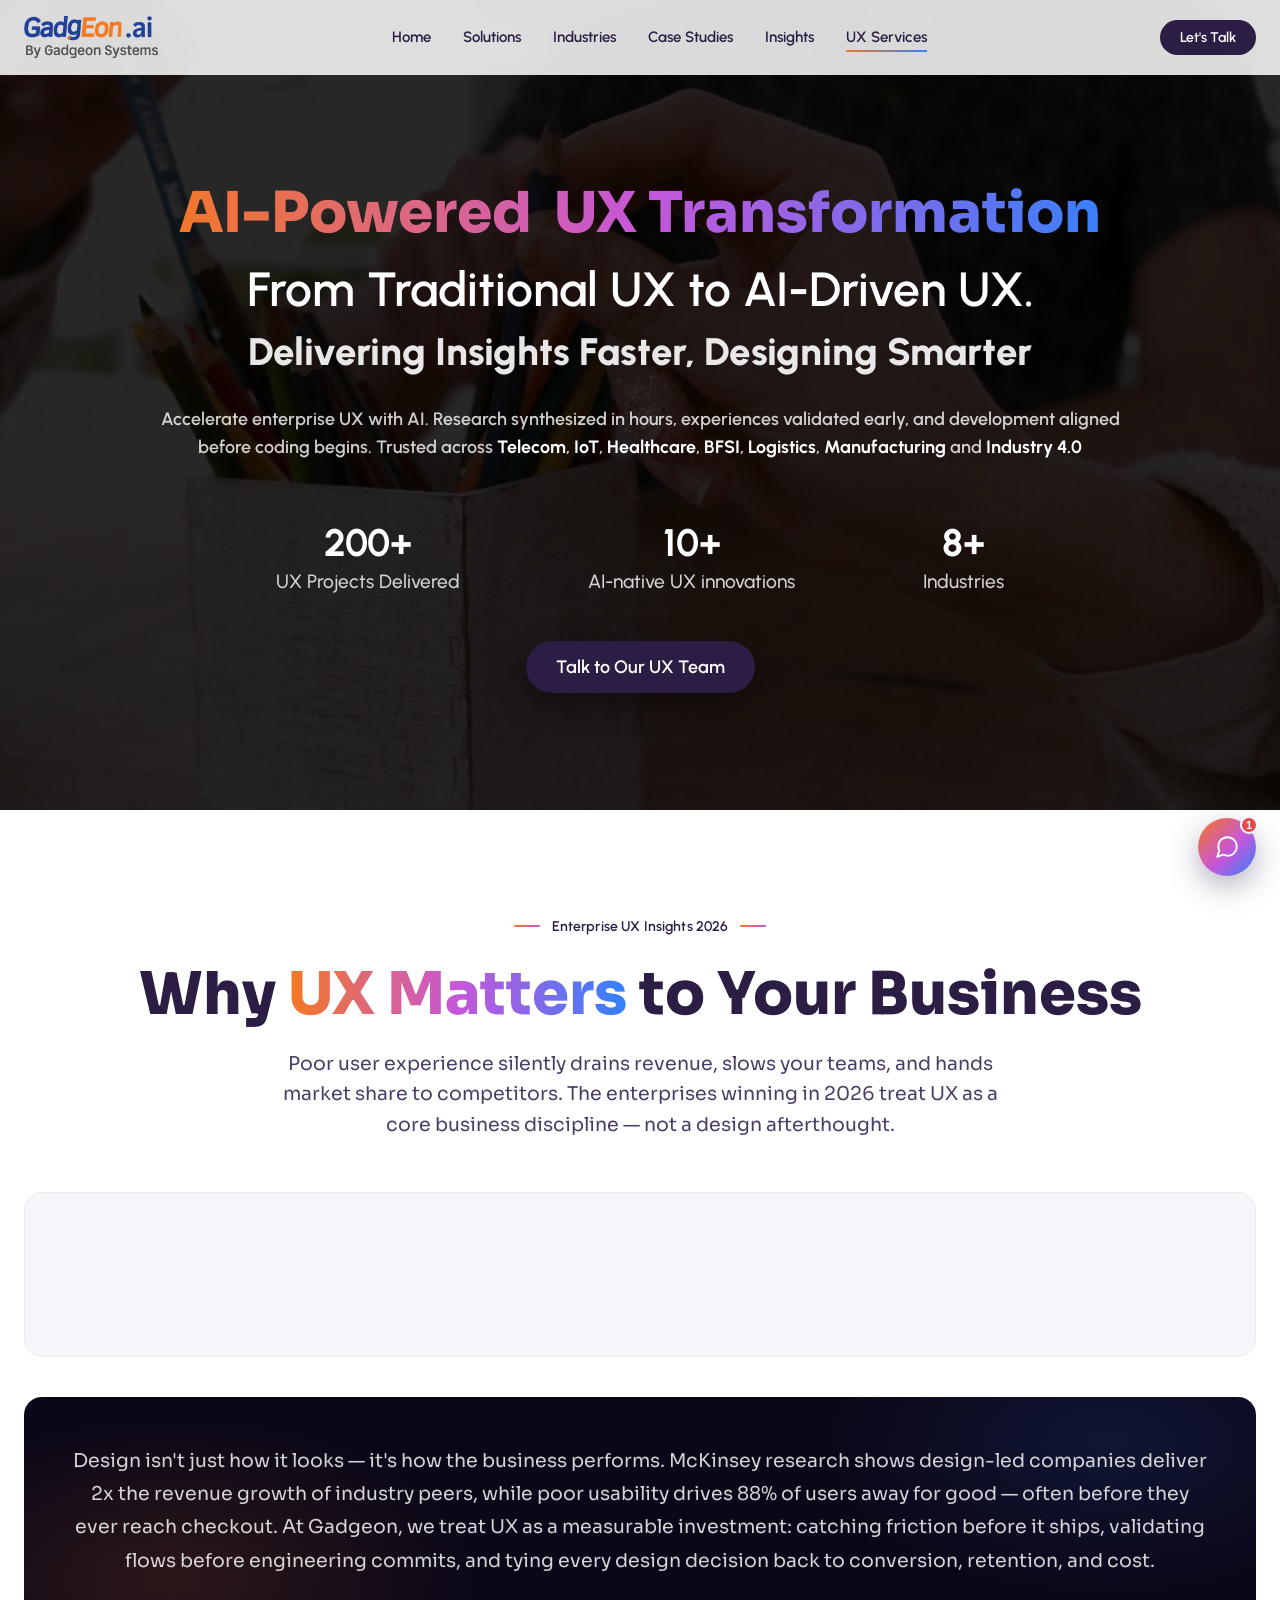
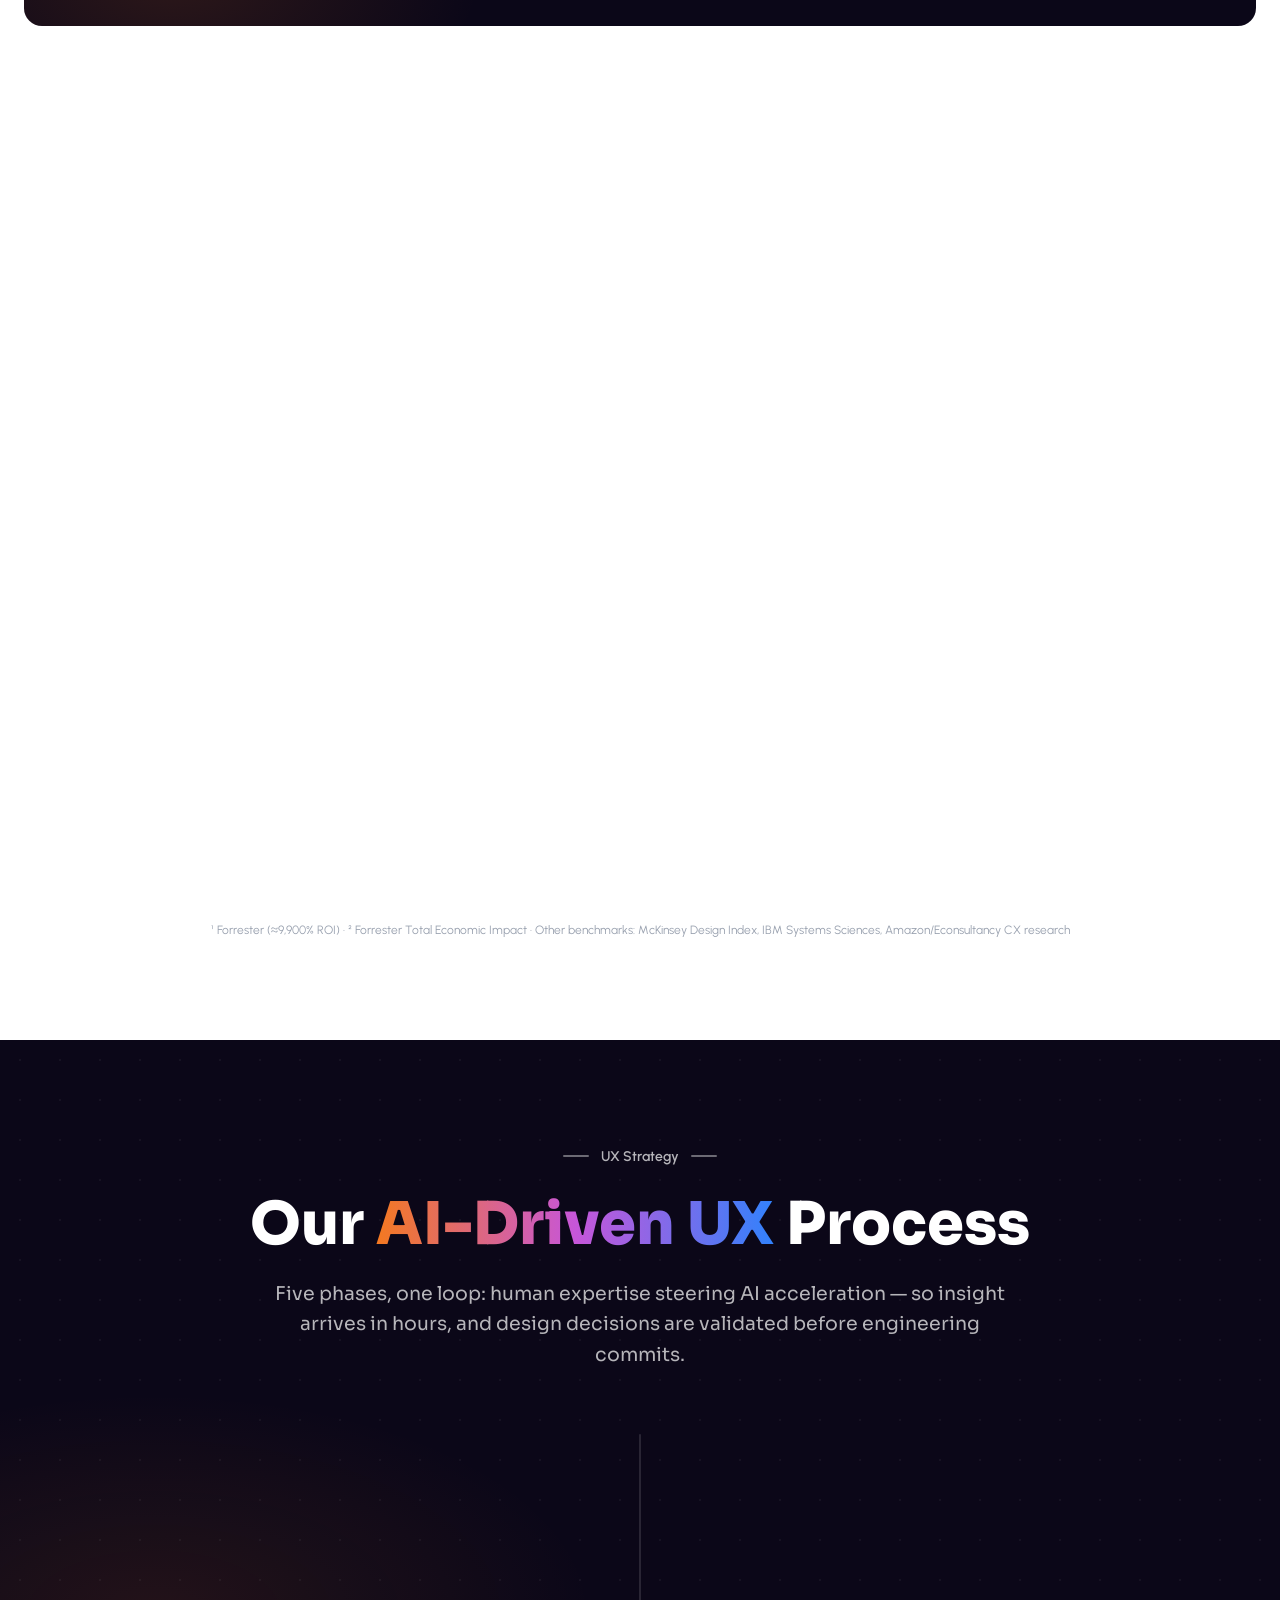
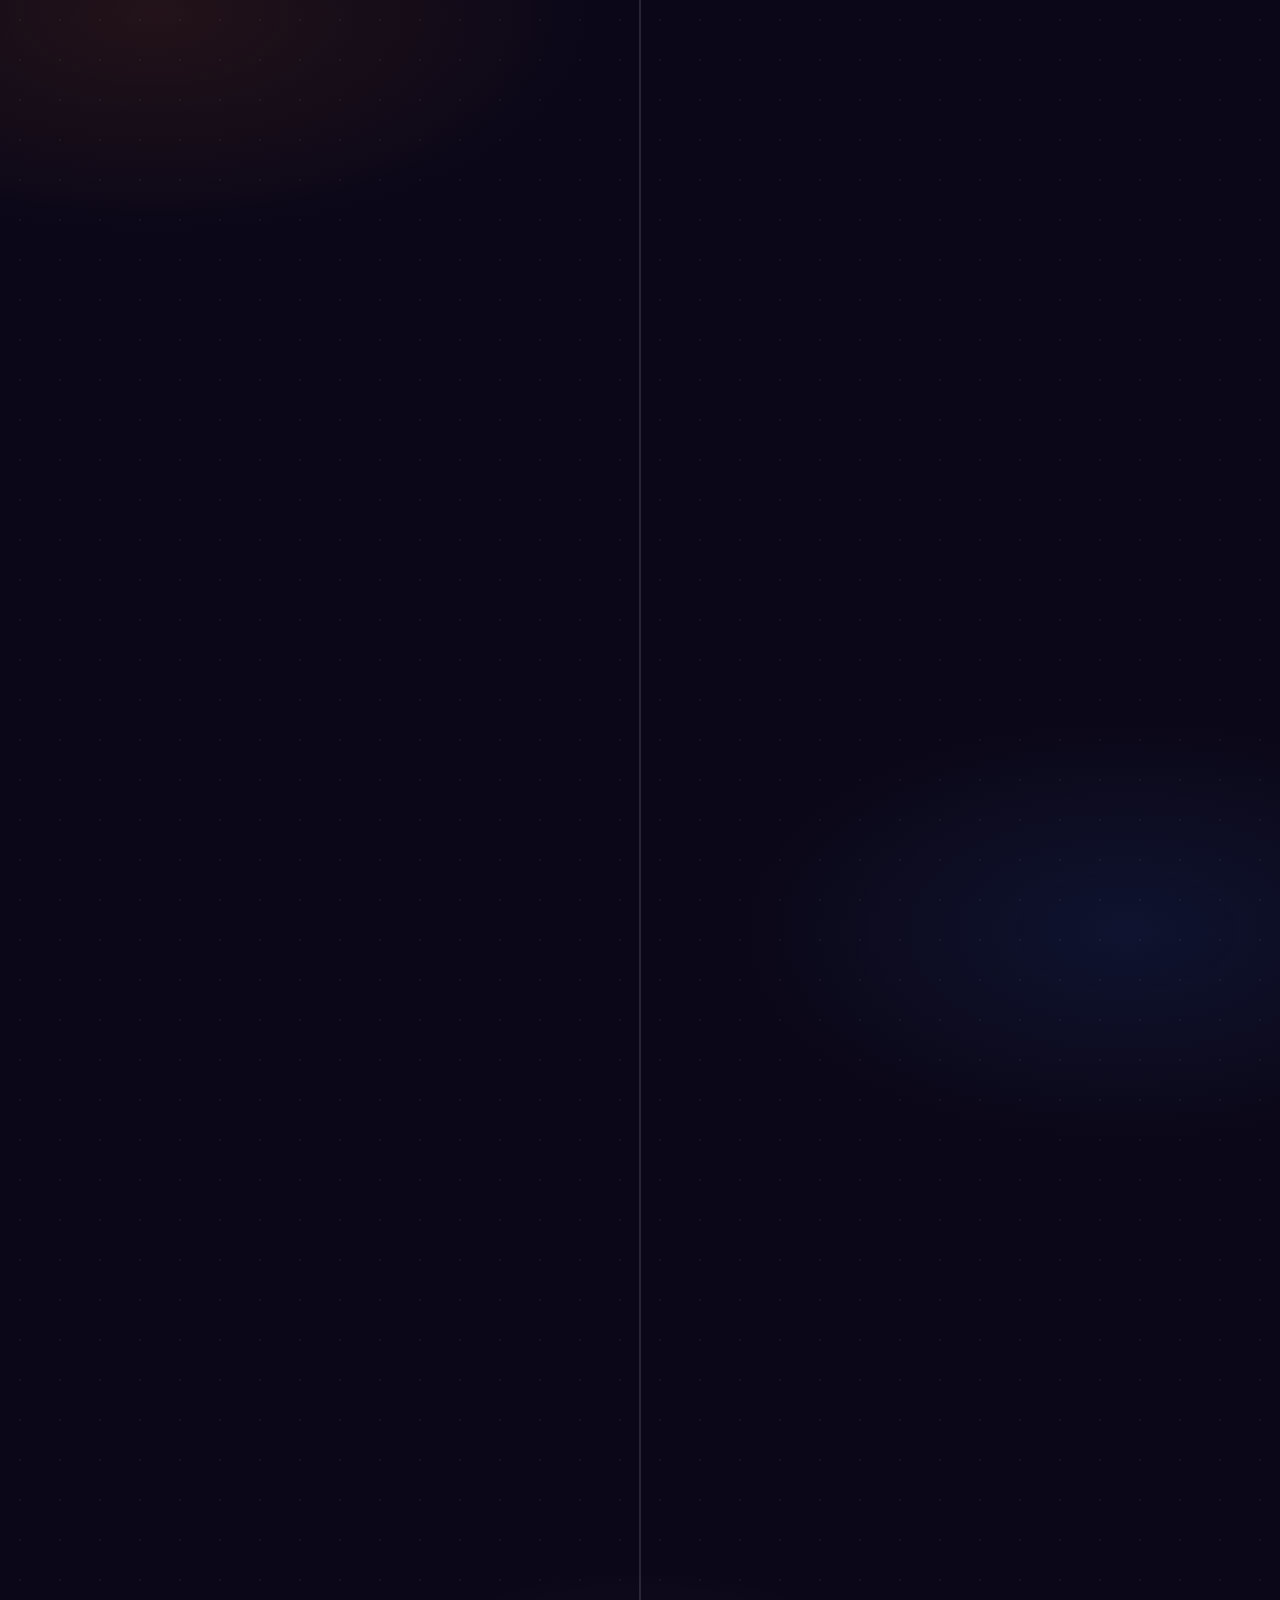
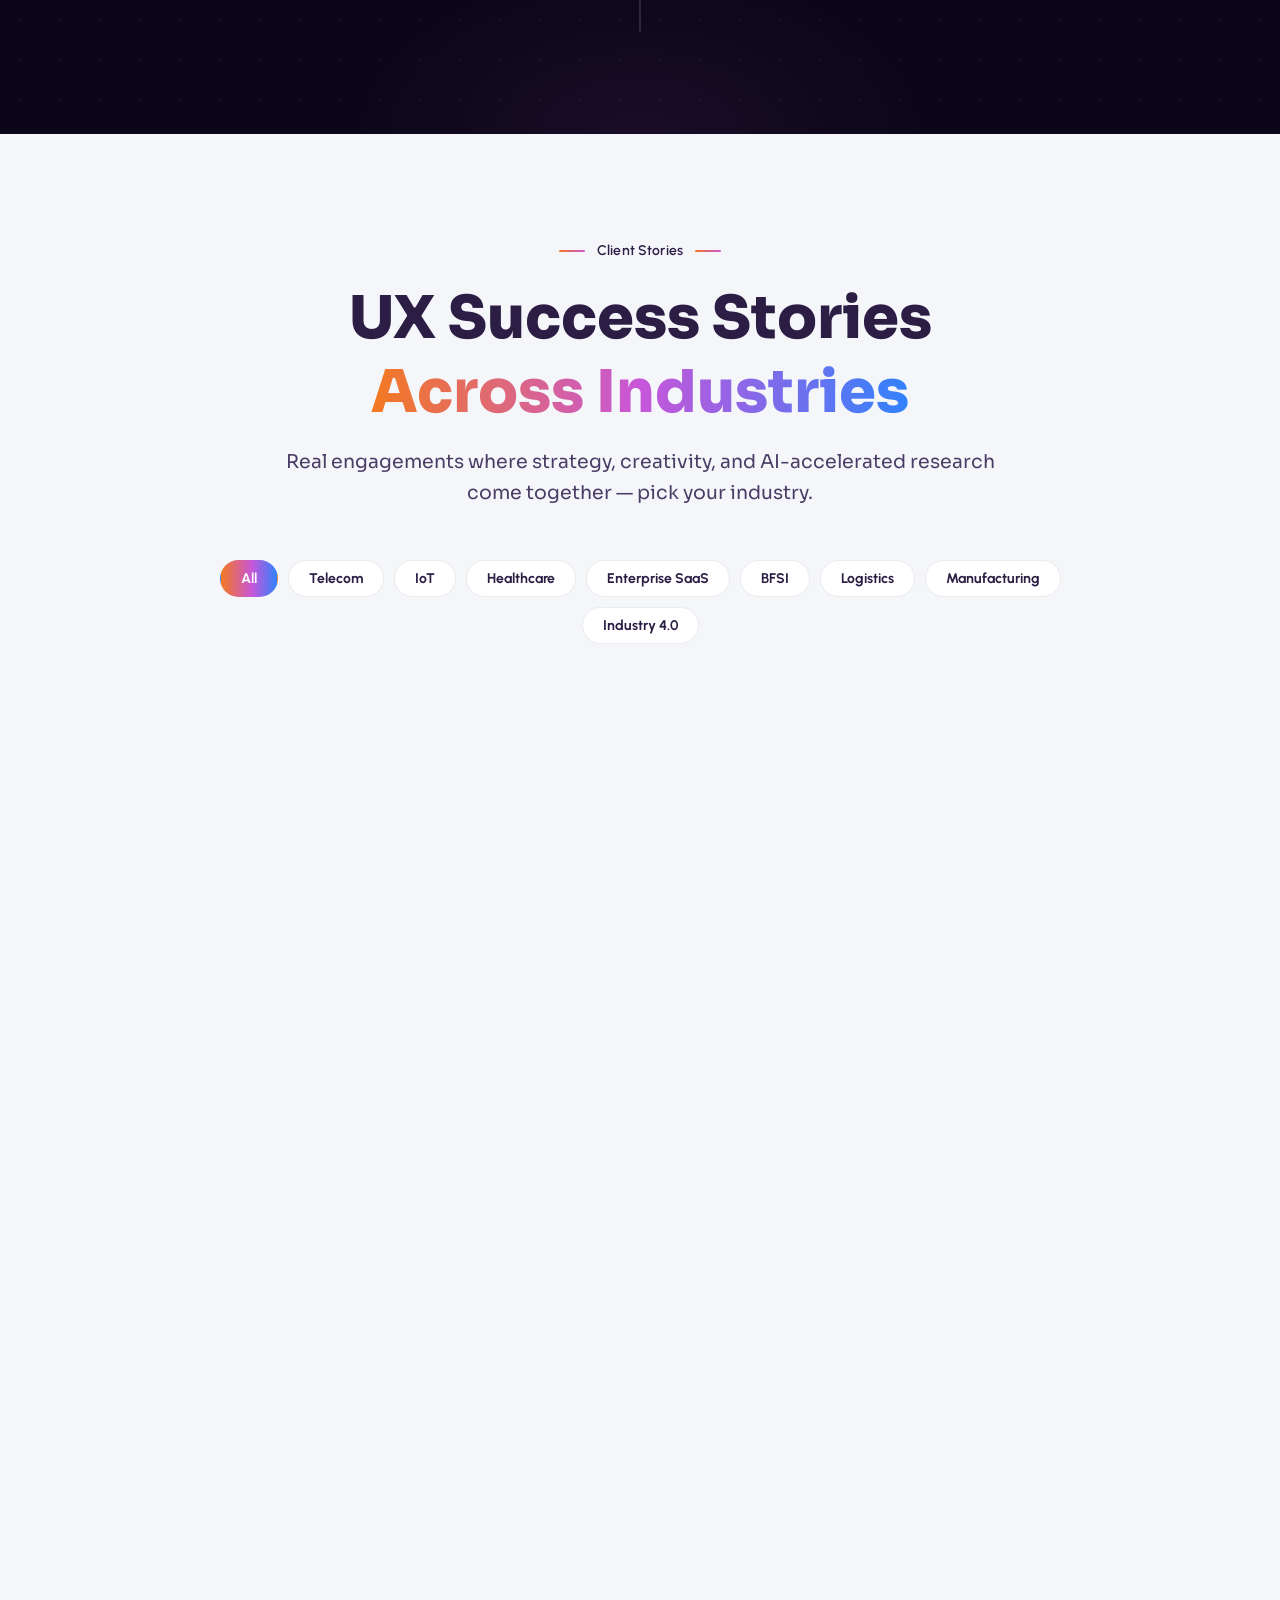
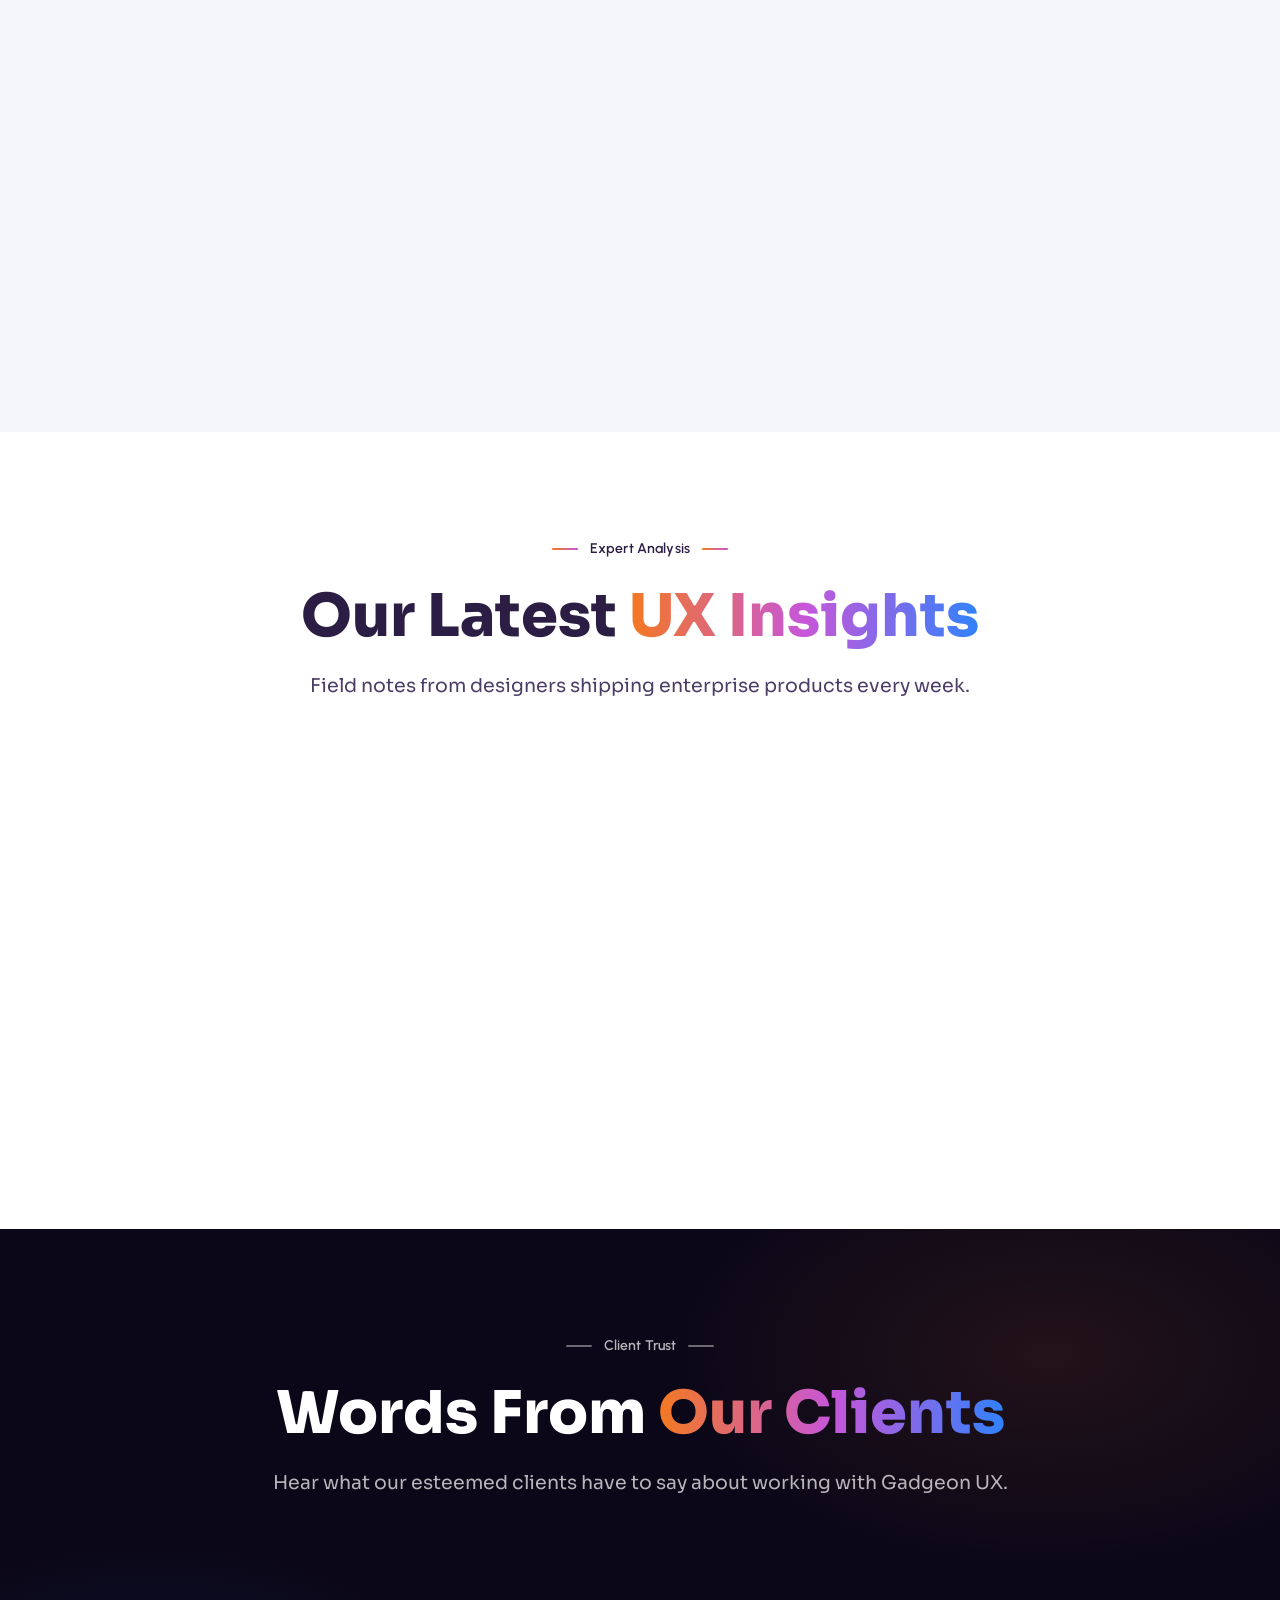
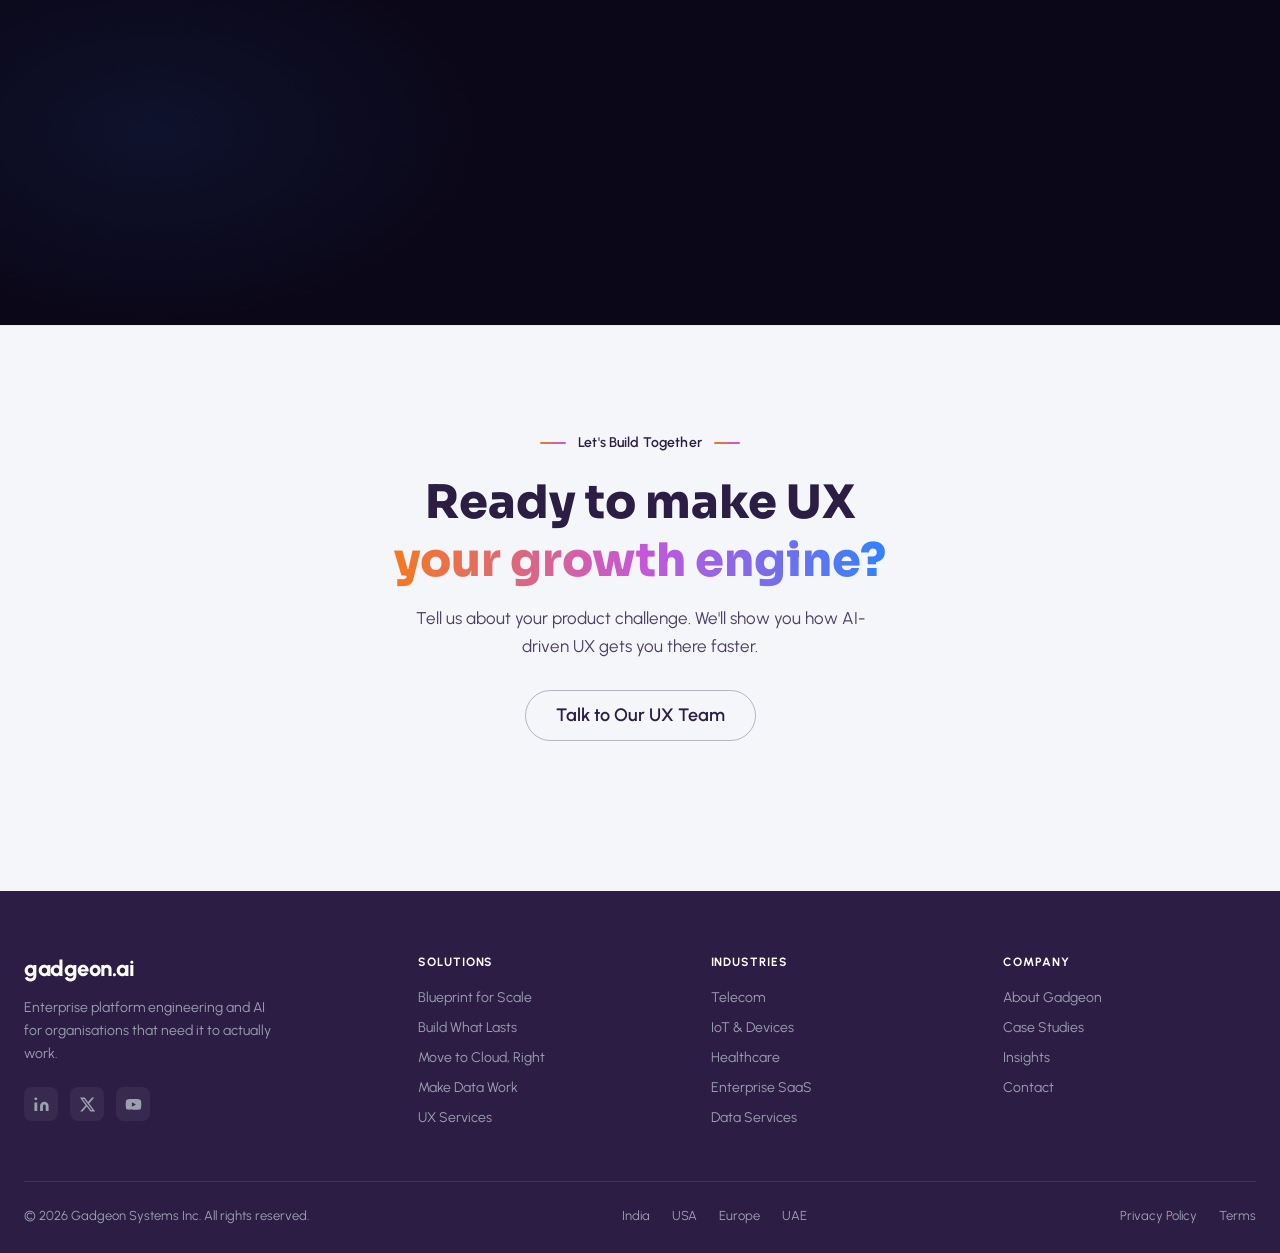
==== ux.html @ d29d3ab4 "Remove ROI calculator from Why UX Matters section Drops the uxRoiCalc block, its renderer, data, and" ====
<!DOCTYPE html>
<html lang="en">
<head>
  <meta charset="UTF-8" />
  <meta name="viewport" content="width=device-width, initial-scale=1.0" />
  <title>Gadgeon UX Practice — AI-Powered UX Transformation</title>
  <meta name="description" content="Gadgeon UX Practice: from traditional UX to AI-driven UX. Research synthesized in hours, experiences validated early, and development aligned before coding begins." />
  <meta property="og:title" content="Gadgeon UX Practice — AI-Powered UX Transformation" />
  <meta property="og:description" content="From Traditional UX to AI-Driven UX. Delivering insights faster, designing smarter." />
  <meta property="og:type" content="website" />
  <meta property="og:image" content="assets/ux-hero-bg.jpg" />
  <meta name="twitter:card" content="summary_large_image" />
  <link rel="preconnect" href="https://fonts.googleapis.com" />
  <link rel="preconnect" href="https://fonts.gstatic.com" crossorigin />
  <link href="https://fonts.googleapis.com/css2?family=Sora:wght@400;600;700;800&family=Urbanist:ital,wght@0,400;0,500;0,600;0,700;0,800;0,900;1,600;1,700&family=Inter:wght@400;600;700;800&display=swap" rel="stylesheet" />
  <link rel="stylesheet" href="styles.css?v=3" />
  <link rel="stylesheet" href="ux.css?v=6" />
</head>
<body class="ux-page">

<!-- ══ NAVBAR (shared pattern; UX Services active) ══ -->
<header class="nav" id="nav">
  <div class="nav-inner">
    <a href="index.html" class="nav-logo" aria-label="Gadgeon.ai home">
      <img src="assets/brand-logo.png" alt="Gadgeon.ai — by Gadgeon Systems" />
    </a>

    <nav class="nav-links" id="navLinks" aria-label="Primary">
      <a href="index.html">Home</a>
      <a href="index.html#solutions">Solutions</a>
      <a href="index.html#industries">Industries</a>
      <a href="index.html#cases">Case Studies</a>
      <a href="index.html#insights">Insights</a>
      <a href="ux.html" class="active">UX Services</a>
      <a href="#" class="btn btn-dark btn-sm nav-cta-mobile" data-open-contact>Let's Talk</a>
    </nav>

    <a href="#" class="btn btn-dark btn-sm nav-cta" data-open-contact>Let's Talk</a>

    <button class="nav-toggle" id="navToggle" aria-label="Toggle menu" aria-expanded="false">
      <span></span><span></span><span></span>
    </button>
  </div>
</header>

<!-- ══ HERO (Figma 16:5 — dark, photo + 50% overlay) ══ -->
<section class="ux-hero" id="home">
  <div class="ux-hero-media" aria-hidden="true"></div>
  <div class="ux-hero-overlay" aria-hidden="true"></div>
  <div class="ux-hero-inner">
    <h1 class="grad-txt">AI-Powered&nbsp; UX Transformation</h1>
    <p class="ux-hero-sub">From Traditional UX to AI-Driven UX.</p>
    <p class="ux-hero-sub2">Delivering Insights Faster, Designing Smarter</p>
    <p class="ux-hero-body">
      Accelerate enterprise UX with AI. Research synthesized in hours, experiences validated early, and
      development aligned before coding begins. Trusted across <strong>Telecom</strong>, <strong>IoT</strong>,
      <strong>Healthcare</strong>, <strong>BFSI</strong>, <strong>Logistics</strong>,
      <strong>Manufacturing</strong> and <strong>Industry 4.0</strong>
    </p>
    <div class="ux-hero-stats" id="uxHeroStats"></div>
    <div class="ux-hero-cta">
      <a href="#" class="btn btn-dark ux-btn-light" data-open-contact>Talk to Our UX Team</a>
    </div>
  </div>
</section>

<!-- ══ WHY UX MATTERS ══════════════════════════════ -->
<section class="section ux-why" id="why">
  <div class="section-hdr">
    <div class="eyebrow center">Enterprise UX Insights 2026</div>
    <h2 class="stitle">Why <span class="grad-txt">UX Matters</span> to Your Business</h2>
    <p class="ux-lead">Poor user experience silently drains revenue, slows your teams, and hands market share to competitors. The enterprises winning in 2026 treat UX as a core business discipline — not a design afterthought.</p>
  </div>

  <div class="uxw-stats" id="uxWhyStats"></div>

  <div class="uxw-narrative reveal">
    <p id="uxWhyNarrative"></p>
  </div>

  <div class="uxcmp-grid" id="uxWhyCompare"></div>

  <div class="uxw-pillars" id="uxWhyPillars"></div>

  <p class="ux-footnote" id="uxWhyFootnote"></p>
</section>

<!-- ══ AI-DRIVEN UX PROCESS — scroll timeline ══════ -->
<section class="section ux-process" id="process">
  <div class="section-hdr">
    <div class="eyebrow center light">UX Strategy</div>
    <h2 class="stitle white">Our <span class="grad-txt">AI-Driven UX</span> Process</h2>
    <p class="ux-lead light">Five phases, one loop: human expertise steering AI acceleration — so insight arrives in hours, and design decisions are validated before engineering commits.</p>
  </div>

  <div class="tl" id="uxTimeline">
    <div class="tl-line" aria-hidden="true"><span class="tl-fill" id="tlFill"></span></div>
  </div>
</section>

<!-- ══ SUCCESS STORIES (filterable) ════════════════ -->
<section class="section ux-stories" id="cases">
  <div class="section-hdr">
    <div class="eyebrow center">Client Stories</div>
    <h2 class="stitle">UX Success Stories<br /><span class="grad-txt">Across Industries</span></h2>
    <p class="ux-lead">Real engagements where strategy, creativity, and AI-accelerated research come together — pick your industry.</p>
  </div>

  <div class="ux-filters" id="uxFilters" role="tablist" aria-label="Filter case studies by industry"></div>
  <div class="uxc-grid" id="uxCases"></div>
</section>

<!-- ══ BLOGS ═══════════════════════════════════════ -->
<section class="section ux-blogs" id="insights">
  <div class="section-hdr">
    <div class="eyebrow center">Expert Analysis</div>
    <h2 class="stitle">Our Latest <span class="grad-txt">UX Insights</span></h2>
    <p class="ux-lead">Field notes from designers shipping enterprise products every week.</p>
  </div>

  <div class="uxb-grid" id="uxBlogs"></div>
</section>

<!-- ══ TESTIMONIALS ════════════════════════════════ -->
<section class="section ux-words" id="words">
  <div class="ins-inner">
    <div class="section-hdr">
      <div class="eyebrow center light">Client Trust</div>
      <h2 class="stitle white">Words From <span class="grad-txt">Our Clients</span></h2>
      <p class="ux-lead light">Hear what our esteemed clients have to say about working with Gadgeon UX.</p>
    </div>
    <div class="uxt-grid" id="uxTestimonial"></div>
  </div>
</section>

<!-- ══ CLOSING CTA ═════════════════════════════════ -->
<section class="section cta-section ux-cta" id="build">
  <div class="cta-hdr">
    <div class="eyebrow center">Let's Build Together</div>
    <h2 class="cta-title">Ready to make UX<br /><span class="grad-txt">your growth engine?</span></h2>
    <p class="cta-p">Tell us about your product challenge. We'll show you how AI-driven UX gets you there faster.</p>
    <a href="#" class="btn btn-outline" data-open-contact>Talk to Our UX Team</a>
  </div>
</section>

<!-- ══ FOOTER (shared) ═════════════════════════════ -->
<footer class="footer">
  <div class="ft-top">
    <div class="ft-brand">
      <div class="ft-logo">gadgeon.ai</div>
      <p>Enterprise platform engineering and AI for organisations that need it to actually work.</p>
      <div class="socials">
        <a href="#" aria-label="LinkedIn"><svg viewBox="0 0 24 24"><path d="M16 8a6 6 0 016 6v7h-4v-7a2 2 0 00-2-2 2 2 0 00-2 2v7h-4v-7a6 6 0 016-6zM2 9h4v12H2z"/><circle cx="4" cy="4" r="2"/></svg></a>
        <a href="#" aria-label="X / Twitter"><svg viewBox="0 0 24 24"><path d="M18.244 2.25h3.308l-7.227 8.26 8.502 11.24H16.17l-5.214-6.817L4.99 21.75H1.68l7.73-8.835L1.254 2.25H8.08l4.713 6.231zm-1.161 17.52h1.833L7.084 4.126H5.117z"/></svg></a>
        <a href="#" aria-label="YouTube"><svg viewBox="0 0 24 24"><path d="M23 12s0-3.5-.45-5.18a2.79 2.79 0 00-1.97-1.97C18.9 4.4 12 4.4 12 4.4s-6.9 0-8.58.45A2.79 2.79 0 001.45 6.82C1 8.5 1 12 1 12s0 3.5.45 5.18a2.79 2.79 0 001.97 1.97C5.1 19.6 12 19.6 12 19.6s6.9 0 8.58-.45a2.79 2.79 0 001.97-1.97C23 15.5 23 12 23 12zM9.75 15.02V8.98L15.5 12z"/></svg></a>
      </div>
    </div>
    <div class="fcol">
      <h4>Solutions</h4>
      <ul>
        <li><a href="index.html#solutions">Blueprint for Scale</a></li>
        <li><a href="index.html#solutions">Build What Lasts</a></li>
        <li><a href="index.html#solutions">Move to Cloud, Right</a></li>
        <li><a href="index.html#solutions">Make Data Work</a></li>
        <li><a href="ux.html">UX Services</a></li>
      </ul>
    </div>
    <div class="fcol">
      <h4>Industries</h4>
      <ul>
        <li><a href="index.html#industries">Telecom</a></li>
        <li><a href="index.html#industries">IoT &amp; Devices</a></li>
        <li><a href="index.html#industries">Healthcare</a></li>
        <li><a href="index.html#industries">Enterprise SaaS</a></li>
        <li><a href="index.html#industries">Data Services</a></li>
      </ul>
    </div>
    <div class="fcol">
      <h4>Company</h4>
      <ul>
        <li><a href="index.html">About Gadgeon</a></li>
        <li><a href="index.html#cases">Case Studies</a></li>
        <li><a href="index.html#insights">Insights</a></li>
        <li><a href="#" data-open-contact>Contact</a></li>
      </ul>
    </div>
  </div>
  <div class="ft-bottom">
    <span>© 2026 Gadgeon Systems Inc. All rights reserved.</span>
    <div class="ft-regions"><span>India</span><span>USA</span><span>Europe</span><span>UAE</span></div>
    <div class="ft-legal"><a href="#">Privacy Policy</a><a href="#">Terms</a></div>
  </div>
</footer>

<!-- ══ CONTACT MODAL (shared — Figma 1986:1424 / 2219:7483) ══ -->
<div class="modal" id="contactModal" aria-hidden="true">
  <div class="modal-backdrop" data-close-contact></div>
  <div class="modal-card" role="dialog" aria-modal="true" aria-labelledby="modalTitle">

    <div class="ct-head">
      <h3 id="modalTitle">Get In Touch With Our <span class="grad-txt">AI Expert</span></h3>
      <button class="ct-close" aria-label="Close" data-close-contact>
        <img src="assets/ct-close.svg" alt="" />
      </button>
    </div>

    <div class="ct-body" id="ctBody">
      <div class="ct-panel">
        <aside class="ct-side">
          <h4>Contact Information</h4>
          <p class="ct-side-sub">Fill up the form and our team will get back to you within 24 hrs</p>
          <ul class="ct-items">
            <li><img src="assets/ct-phone.svg" alt="" /><span>+021 3211234567</span></li>
            <li><img src="assets/ct-mail.svg" alt="" /><span>Connect@gadgeon.ai</span></li>
            <li><img src="assets/ct-location.svg" alt="" /><span>Level 12, Innovation T. SF, CA<br />94105, USA</span></li>
          </ul>
        </aside>

        <form class="ct-form" id="contactForm" novalidate>
          <div class="ct-field">
            <label for="cf-name">Full Name *</label>
            <input type="text" id="cf-name" name="name" placeholder="John Smith" required autocomplete="name" />
            <span class="err" data-err-for="name"></span>
          </div>
          <div class="ct-field">
            <label for="cf-email">Work Email *</label>
            <input type="email" id="cf-email" name="email" placeholder="John@abcd.com" required autocomplete="email" />
            <span class="err" data-err-for="email"></span>
          </div>
          <div class="ct-field">
            <label for="cf-phone">Phone Number *</label>
            <div class="ct-phone">
              <span class="ct-code">
                <select id="cf-code" name="code" aria-label="Country code">
                  <option value="+91" selected>+91</option>
                  <option value="+1">+1</option>
                  <option value="+44">+44</option>
                  <option value="+971">+971</option>
                  <option value="+49">+49</option>
                  <option value="+33">+33</option>
                  <option value="+65">+65</option>
                  <option value="+61">+61</option>
                </select>
                <img class="ct-chev" src="assets/ct-chevron.svg" alt="" />
              </span>
              <input type="tel" id="cf-phone" name="phone" placeholder="9496664777" required autocomplete="tel" />
            </div>
            <span class="err" data-err-for="phone"></span>
          </div>
          <div class="ct-field">
            <label for="cf-msg">How can we help?</label>
            <textarea id="cf-msg" name="message" placeholder="Tell us about your platform challenges."></textarea>
          </div>
        </form>
      </div>
      <div class="ct-actions">
        <button type="submit" form="contactForm" class="ct-submit">Submit</button>
      </div>
    </div>

    <div class="ct-success" id="ctSuccess" hidden>
      <div class="ct-panel ct-panel-success">
        <img class="ct-success-icon" src="assets/ct-success.svg" alt="" />
        <p class="ct-success-title">Submission Successful!</p>
        <p class="ct-success-body">We have Received your message and&nbsp; one of our team members<br />will reach out within one business day.</p>
      </div>
    </div>

  </div>
</div>

<a href="#home" class="to-top" id="toTop" aria-label="Back to top">
  <svg viewBox="0 0 24 24" fill="none" stroke="currentColor" stroke-width="2.5" stroke-linecap="round" stroke-linejoin="round"><path d="M12 19V5M5 12l7-7 7 7"/></svg>
</a>

<script src="script.js?v=3"></script>
<script src="ux-content.js?v=7"></script>
<script src="chatbot.js?v=5"></script>
</body>
</html>
---- styles.css ----
/* ══════════════════════════════════════════════════
   Gadgeon.ai — styles
   ══════════════════════════════════════════════════ */
*, *::before, *::after { box-sizing: border-box; margin: 0; padding: 0; }

:root {
  --primary:  #2c1d44;   /* deep indigo/plum text */
  --body-col: #4c3d66;
  --grad-a:   #f47920;   /* orange */
  --grad-b:   #c756d9;   /* magenta */
  --grad-c:   #3182fc;   /* blue */
  --bg-light: #f4f6fa;
  --border:   #ebebeb;
  --muted:    #99a1af;
  --dark:     #0b0718;
  --maxw:     1280px;
  --font-head: 'Sora', sans-serif;
  --font-body: 'Urbanist', sans-serif;
}

html { scroll-behavior: smooth; }
body {
  font-family: 'Urbanist', sans-serif;
  color: var(--primary);
  background: #fff;
  overflow-x: hidden;
  -webkit-font-smoothing: antialiased;
}
img { max-width: 100%; display: block; }
a { color: inherit; }

/* ── Gradient text ── */
.grad-txt {
  background: linear-gradient(90deg, var(--grad-a) 0%, var(--grad-b) 50%, var(--grad-c) 100%);
  -webkit-background-clip: text; background-clip: text;
  -webkit-text-fill-color: transparent; color: transparent;
}

/* ── Eyebrow / badge ── */
.eyebrow {
  display: inline-flex; align-items: center; gap: 12px;
  font-size: 14px; font-weight: 600; letter-spacing: .01em;
  color: var(--primary); margin-bottom: 22px;
}
.eyebrow::before, .eyebrow::after {
  content: ''; width: 26px; height: 2px; border-radius: 2px;
  background: linear-gradient(90deg, var(--grad-a), var(--grad-b));
  flex-shrink: 0;
}
.eyebrow.center { justify-content: center; }
.eyebrow.light { color: rgba(255,255,255,.7); }
.eyebrow.light::before, .eyebrow.light::after { background: rgba(255,255,255,.4); }

/* ── Section title ── (Sora ExtraBold 64px in Figma) */
.stitle {
  font-family: var(--font-head); font-weight: 800; letter-spacing: normal;
  font-size: clamp(34px, 4.6vw, 64px); line-height: 1.26;
  color: var(--primary); text-align: center;
}
.stitle.white { color: #fff; }

/* ── Buttons ── */
.btn {
  display: inline-flex; align-items: center; justify-content: center;
  font-family: inherit; font-weight: 700; cursor: pointer;
  text-decoration: none; white-space: nowrap; border: none;
  transition: transform .18s ease, box-shadow .2s ease, opacity .2s, background .2s;
}
.btn:active { transform: translateY(1px); }
.btn-dark {
  background: var(--primary); color: #fff; font-weight: 600;
  font-size: 18px; padding: 15px 30px; border-radius: 60px;
  box-shadow: 0 6px 20px rgba(44,29,68,.18);
}
.btn-dark:hover { box-shadow: 0 10px 28px rgba(44,29,68,.28); transform: translateY(-2px); }
.btn-outline {
  background: transparent; color: var(--primary); font-weight: 600;
  border: 1.5px solid rgba(44,29,68,.3);
  font-size: 18px; padding: 13.5px 30px; border-radius: 60px;
}
.btn-outline:hover { background: rgba(44,29,68,.05); border-color: var(--primary); }
.btn-sm { font-size: 14px; padding: 9px 20px; border-radius: 40px; box-shadow: none; }
.btn-block { width: 100%; padding: 15px; margin-top: 6px; }

/* ══ NAVBAR ══════════════════════════════════════ */
.nav {
  position: fixed; top: 0; left: 0; right: 0; z-index: 100;
  background: rgba(255,255,255,.85); backdrop-filter: blur(16px);
  border-bottom: 1px solid transparent; transition: box-shadow .3s, border-color .3s;
}
.nav.scrolled {
  box-shadow: 0 4px 24px rgba(44,29,68,.07);
  border-bottom-color: var(--border);
}
.nav-inner {
  max-width: var(--maxw); margin: 0 auto; height: 74px; padding: 0 24px;
  display: flex; align-items: center; justify-content: space-between; gap: 24px;
}
.nav-logo { text-decoration: none; display: flex; align-items: center; line-height: 1; }
.nav-logo img { height: 42px; width: auto; display: block; }

.nav-links { display: flex; align-items: center; gap: 32px; }
.nav-links > a {
  font-size: 15px; font-weight: 600; color: var(--primary);
  text-decoration: none; transition: color .2s; position: relative;
}
.nav-links > a:not(.btn)::after {
  content: ''; position: absolute; left: 0; bottom: -6px; height: 2px; width: 0;
  background: linear-gradient(90deg, var(--grad-a), var(--grad-c)); transition: width .25s;
}
.nav-links > a.active::after, .nav-links > a:not(.btn):hover::after { width: 100%; }
.nav-cta-mobile { display: none; }

.nav-toggle {
  display: none; flex-direction: column; gap: 5px; background: none; border: none;
  cursor: pointer; padding: 6px;
}
.nav-toggle span {
  width: 24px; height: 2px; background: var(--primary); border-radius: 2px;
  transition: transform .3s, opacity .3s;
}
.nav-toggle.open span:nth-child(1) { transform: translateY(7px) rotate(45deg); }
.nav-toggle.open span:nth-child(2) { opacity: 0; }
.nav-toggle.open span:nth-child(3) { transform: translateY(-7px) rotate(-45deg); }

/* ══ HERO ════════════════════════════════════════ */
.hero {
  position: relative; overflow: hidden; background: #fff;
  padding: 150px 24px 80px; text-align: center;
}
.hero-grid-bg {
  position: absolute; inset: 0; pointer-events: none;
  background:
    radial-gradient(ellipse 900px 520px at 50% -80px, rgba(199,86,217,.10) 0%, transparent 70%),
    radial-gradient(ellipse 640px 420px at 88% 55%, rgba(49,130,252,.07) 0%, transparent 60%),
    radial-gradient(ellipse 640px 420px at 10% 60%, rgba(244,121,32,.05) 0%, transparent 60%);
}
.hero-grid-bg::after {
  content: ''; position: absolute; inset: 0; opacity: .5;
  background-image:
    linear-gradient(rgba(44,29,68,.035) 1px, transparent 1px),
    linear-gradient(90deg, rgba(44,29,68,.035) 1px, transparent 1px);
  background-size: 46px 46px;
  mask-image: radial-gradient(ellipse 80% 70% at 50% 40%, #000 0%, transparent 80%);
  -webkit-mask-image: radial-gradient(ellipse 80% 70% at 50% 40%, #000 0%, transparent 80%);
}
.hero-inner { position: relative; z-index: 1; max-width: 960px; margin: 0 auto; }
.hero h1 {
  font-family: var(--font-head); font-weight: 800; letter-spacing: normal;
  font-size: clamp(40px, 5.3vw, 70px); line-height: 1.24;
  color: var(--primary); margin-bottom: 22px;
}
.hero-sub {
  font-family: var(--font-head); font-size: clamp(16px, 1.55vw, 21px); font-weight: 400;
  color: var(--primary); line-height: 1.6; max-width: 800px; margin: 0 auto 40px;
}
.hero-sub strong { font-weight: 700; }
.hero-ctas { display: flex; gap: 14px; justify-content: center; flex-wrap: wrap; }

/* ══ STATS ═══════════════════════════════════════ */
.stats {
  background: var(--bg-light);
  border-top: 1px solid var(--border); border-bottom: 1px solid var(--border);
  padding: 30px 24px;
  display: flex; justify-content: center; gap: clamp(28px, 6vw, 88px); flex-wrap: wrap;
}
.stat { text-align: center; }
.stat-v { font-weight: 700; font-size: 32px; }
.stat-l { font-size: 16px; font-weight: 600; color: var(--primary); margin-top: 4px; }

/* ══ LOGOS ═══════════════════════════════════════ */
.logos { background: #fff; border-bottom: 1px solid var(--border); padding: 26px 24px; }
.logos-lbl {
  text-align: center; font-size: 12px; font-weight: 700; letter-spacing: .1em;
  text-transform: uppercase; color: #9aa0ad; margin-bottom: 20px;
}
.marquee { overflow: hidden; max-width: var(--maxw); margin: 0 auto; position: relative;
  mask-image: linear-gradient(90deg, transparent, #000 8%, #000 92%, transparent);
  -webkit-mask-image: linear-gradient(90deg, transparent, #000 8%, #000 92%, transparent);
}
.marquee-track {
  display: flex; gap: 60px; align-items: center; width: max-content;
  animation: scroll-logos 26s linear infinite;
}
.marquee-track img { height: 22px; object-fit: contain; filter: grayscale(1); opacity: .55; flex-shrink: 0; }
@keyframes scroll-logos { from { transform: translateX(0); } to { transform: translateX(-50%); } }

/* ══ SECTION SHELL ═══════════════════════════════ */
.section { padding: clamp(64px, 8vw, 104px) 24px; }
.section-hdr { text-align: center; margin-bottom: 52px; max-width: var(--maxw); margin-left: auto; margin-right: auto; }

/* ══ BENTO ═══════════════════════════════════════ */
.bento-section { background: #fff; }
.bento {
  display: grid; gap: 14px; max-width: var(--maxw); margin: 0 auto;
  grid-template-columns: repeat(4, 1fr);
  grid-template-areas:
    "genai agentic strategy strategy"
    "genai predictive predictive aiops"
    "llm   llm       responsible edge";
}
.b-genai { grid-area: genai; }
.b-agentic { grid-area: agentic; }
.b-strategy { grid-area: strategy; }
.b-predictive { grid-area: predictive; }
.b-aiops { grid-area: aiops; }
.b-llm { grid-area: llm; }
.b-responsible { grid-area: responsible; }
.b-edge { grid-area: edge; }

.bcard {
  border-radius: 16px; padding: 26px; position: relative; overflow: hidden;
  display: flex; flex-direction: column; gap: 9px; min-height: 158px;
  transition: transform .25s ease, box-shadow .25s ease;
}
.bcard:hover { transform: translateY(-4px); box-shadow: 0 16px 40px rgba(44,29,68,.12); }
.bcard h3 { font-weight: 700; font-size: 18px; line-height: 1.25; }
.bcard p { font-size: 13.5px; font-weight: 500; line-height: 1.5; }

.bcard.light { background: var(--bg-light); color: var(--primary); border: 1px solid var(--border); }
.bcard.light p { color: var(--body-col); }

.bcard.dark { color: #fff; }
.bcard.dark p { color: rgba(255,255,255,.7); }
.b-genai { background: linear-gradient(160deg, #180b35 0%, #1e1248 55%, #16204a 100%); justify-content: flex-end; }
.b-genai h3 { font-size: 24px; }
.b-llm { background: linear-gradient(155deg, #1a0f35 0%, #2a1b50 100%); }

.bcard-media { position: absolute; top: -12px; right: -24px; width: 74%; height: 62%; z-index: 0; }
.bcard-media img { width: 100%; height: 100%; object-fit: contain; opacity: .6; }
.bcard-foot { position: relative; z-index: 1; display: flex; flex-direction: column; gap: 9px; }

/* Cards with a real Figma image background */
.bcard.tex { color: #fff; }
.bcard.tex h3, .bcard.tex p { position: relative; z-index: 2; }
.bcard.tex h3 { font-size: 20px; }
.bcard.tex p { color: rgba(255,255,255,.82); }
.b-strategy.tex h3 { font-size: 22px; }
.bcard-bg { position: absolute; inset: 0; width: 100%; height: 100%; object-fit: cover; z-index: 0; }
.bcard.tex::after {
  content: ''; position: absolute; inset: 0; z-index: 1;
  background: linear-gradient(160deg, rgba(11,7,24,.35) 0%, rgba(11,7,24,.72) 100%);
}

/* ══ THE NEED ════════════════════════════════════ */
.need { background: #fff; position: relative; overflow: hidden; }
.need-anim {
  position: absolute; left: 50%; top: 46%; transform: translate(-50%, -50%);
  width: 1300px; max-width: 130%; opacity: .10; pointer-events: none; z-index: 0;
}
.need > *:not(.need-anim) { position: relative; z-index: 1; }
.challenges-lbl {
  display: flex; align-items: center; gap: 8px;
  font-size: 12px; font-weight: 700; letter-spacing: .08em; text-transform: uppercase;
  color: #b6b6c2; margin: 0 auto 12px; max-width: var(--maxw);
}
.challenges {
  display: grid; grid-template-columns: repeat(3, 1fr);
  border: 1.5px solid rgba(244,121,32,.25); border-radius: 12px; overflow: hidden;
  max-width: var(--maxw); margin: 0 auto;
}
.ch {
  padding: 30px 26px;
  border-right: 1px solid var(--border); border-bottom: 1px solid var(--border);
}
.ch:nth-child(3n) { border-right: none; }
.ch:nth-child(n+4) { border-bottom: none; }
.ch h4 { font-weight: 700; font-size: 16px; color: var(--primary); line-height: 1.4; }
.ch-cta {
  display: flex; align-items: center; justify-content: center;
  background: linear-gradient(135deg, var(--grad-a), var(--grad-b), var(--grad-c));
}
.ch-cta p { font-weight: 700; font-size: 17px; color: #fff; text-align: center; line-height: 1.4; }

.gap-box { text-align: center; max-width: var(--maxw); margin: 60px auto 0; }
.gap-title { font-family: var(--font-head); font-weight: 800; font-size: clamp(26px, 2.6vw, 32px); margin-bottom: 16px; }
.gap-body {
  font-family: var(--font-head); font-size: clamp(16px, 1.5vw, 20px); font-weight: 400; color: var(--primary);
  max-width: 940px; margin: 0 auto 30px; line-height: 1.6;
}

/* ══ SOLUTIONS ═══════════════════════════════════ */
.solutions { background: var(--bg-light); }
.sol-grid {
  display: grid; grid-template-columns: repeat(3, 1fr);
  border-top: 1px solid var(--border); border-left: 1px solid var(--border);
  max-width: var(--maxw); margin: 0 auto; background: #fff; border-radius: 4px; overflow: hidden;
}
.scard {
  padding: 36px 30px; background: #fff;
  border-right: 1px solid var(--border); border-bottom: 1px solid var(--border);
  transition: background .2s, transform .2s;
}
.scard:hover { background: var(--bg-light); }
.scard .ico { width: 38px; height: 38px; margin-bottom: 18px; color: var(--grad-b); opacity: .85; }
.scard h3 { font-weight: 700; font-size: 19px; color: var(--primary); margin-bottom: 10px; line-height: 1.3; }
.scard .q { font-size: 18px; font-style: italic; font-weight: 600; color: var(--primary); margin-bottom: 12px; line-height: 1.4; }
.scard p { font-size: 14px; font-weight: 500; color: var(--body-col); line-height: 1.55; }

/* ══ WHERE DIFFERENT ═════════════════════════════ */
.different { position: relative; overflow: hidden; background: var(--dark); text-align: center; }
.different::before {
  content: ''; position: absolute; inset: 0; pointer-events: none;
  background:
    radial-gradient(ellipse 800px 400px at 15% 60%, rgba(244,121,32,.14) 0%, transparent 55%),
    radial-gradient(ellipse 700px 350px at 82% 30%, rgba(49,130,252,.12) 0%, transparent 55%),
    radial-gradient(ellipse 520px 320px at 50% 110%, rgba(199,86,217,.10) 0%, transparent 55%);
}
.different::after {
  content: ''; position: absolute; inset: 0; pointer-events: none; opacity: .06;
  background-image: radial-gradient(circle, rgba(255,255,255,.9) 1px, transparent 1px);
  background-size: 40px 40px;
}
.diff-inner { position: relative; z-index: 1; max-width: 1000px; margin: 0 auto; }
.diff-body {
  font-family: var(--font-head); font-size: clamp(16px, 1.6vw, 20px); font-weight: 400; color: rgba(240,240,240,.86);
  line-height: 1.7; max-width: 940px; margin: 22px auto 0;
}

/* ══ INDUSTRIES ══════════════════════════════════ */
.industries { background: var(--bg-light); }
.ind-grid {
  display: grid; grid-template-columns: repeat(4, 1fr);
  background: #fff; border: 1px solid var(--border); border-radius: 18px; overflow: hidden;
  max-width: var(--maxw); margin: 0 auto;
}
.ind {
  padding: 38px 20px; display: flex; flex-direction: column; align-items: center; gap: 16px;
  text-align: center; border-right: 1px solid var(--border); border-bottom: 1px solid var(--border);
  transition: background .2s;
}
.ind:hover { background: var(--bg-light); }
.ind:nth-child(4n) { border-right: none; }
.ind:nth-child(n+5) { border-bottom: none; }
.ind img { width: 52px; height: 52px; object-fit: contain; }
.ind h4 { font-weight: 700; font-size: 17px; color: var(--primary); line-height: 1.25; }

/* ══ CASE STUDIES ════════════════════════════════ */
.cases { background: #fff; }
.cases-grid { display: grid; grid-template-columns: repeat(3, 1fr); gap: 24px; max-width: var(--maxw); margin: 0 auto; }
.ccard { background: var(--bg-light); border-radius: 18px; overflow: hidden; transition: transform .25s, box-shadow .25s; }
.ccard:hover { transform: translateY(-5px); box-shadow: 0 18px 44px rgba(44,29,68,.12); }
.ccard-img { position: relative; height: 220px; overflow: hidden; }
.ccard-img img { width: 100%; height: 100%; object-fit: cover; transition: transform .5s; }
.ccard:hover .ccard-img img { transform: scale(1.06); }
.grad-ov { position: absolute; inset: 0; background: linear-gradient(90deg, rgba(244,121,32,.14), rgba(199,86,217,.14), rgba(49,130,252,.14)); }
.ctag {
  position: absolute; bottom: 14px; left: 14px;
  background: rgba(11,7,24,.72); color: #fff; font-size: 12px; font-weight: 500;
  padding: 5px 13px; border-radius: 44px; white-space: nowrap; backdrop-filter: blur(4px);
}
.ccard-body { padding: 24px 22px 26px; }
.ccard-body h3 { font-weight: 800; font-size: 17px; color: var(--primary); margin-bottom: 10px; line-height: 1.4; }
.ccard-body p { font-size: 14px; font-weight: 500; color: var(--body-col); line-height: 1.55; margin-bottom: 18px; }
.metric {
  display: inline-flex; align-items: center; padding: 5px 14px;
  border: 1.5px solid var(--grad-a); border-radius: 40px;
  font-size: 13px; font-weight: 600; color: var(--grad-a);
}

/* ══ INSIGHTS ════════════════════════════════════ */
.insights { position: relative; overflow: hidden; background: var(--dark); }
.insights::before {
  content: ''; position: absolute; inset: 0; pointer-events: none;
  background:
    radial-gradient(ellipse 700px 400px at 82% 18%, rgba(244,121,32,.10) 0%, transparent 55%),
    radial-gradient(ellipse 600px 350px at 12% 72%, rgba(49,130,252,.09) 0%, transparent 55%);
}
.insights::after {
  content: ''; position: absolute; inset: 0; pointer-events: none; opacity: .05;
  background-image: radial-gradient(circle, rgba(255,255,255,.9) 1px, transparent 1px);
  background-size: 40px 40px;
}
.ins-inner { position: relative; z-index: 1; max-width: var(--maxw); margin: 0 auto; }
.ins-grid { display: grid; grid-template-columns: repeat(3, 1fr); gap: 20px; margin-top: 52px; }
.icard {
  background: rgba(255,255,255,.06); border: 1px solid rgba(255,255,255,.1);
  backdrop-filter: blur(10px); border-radius: 16px; padding: 26px;
  transition: transform .25s, border-color .25s, background .25s;
}
.icard:hover { transform: translateY(-4px); border-color: rgba(244,121,32,.4); background: rgba(255,255,255,.09); }
.itag {
  display: inline-block; background: rgba(0,0,0,.4); border: 1px solid var(--grad-a);
  color: #fff; font-size: 12px; font-weight: 500; padding: 4px 13px; border-radius: 44px; margin-bottom: 16px;
}
.icard h3 { font-weight: 800; font-size: 17px; color: #fff; margin-bottom: 10px; line-height: 1.4; }
.icard p { font-size: 14px; font-weight: 500; color: rgba(220,220,220,.8); line-height: 1.6; margin-bottom: 16px; }
.ilink { font-size: 14px; font-weight: 700; color: var(--grad-a); text-decoration: none; transition: opacity .2s; }
.ilink:hover { opacity: .75; }

/* ══ CTA / PARTNERS ══════════════════════════════ */
.cta-section { background: var(--bg-light); border-top: 1px solid var(--border); }
.cta-hdr { text-align: center; margin-bottom: 48px; }
.cta-title { font-family: var(--font-head); font-weight: 800; letter-spacing: normal; font-size: clamp(32px, 3.6vw, 47px); color: var(--primary); line-height: 1.26; margin-bottom: 16px; }
.cta-p { font-size: 17px; color: var(--body-col); max-width: 480px; margin: 0 auto 30px; line-height: 1.6; }

.partner-box { background: #fff; border-radius: 22px; border: 1px solid var(--border); padding: clamp(24px, 3vw, 42px); max-width: var(--maxw); margin: 0 auto; box-shadow: 0 20px 60px rgba(44,29,68,.06); }
.featured-partners { display: grid; grid-template-columns: 1fr 1fr; gap: 20px; margin-bottom: 28px; }
.fp-card { background: var(--bg-light); border-radius: 14px; padding: 28px 26px; text-align: center; }
.fp-head { display: flex; align-items: center; justify-content: center; gap: 10px; margin-bottom: 12px; }
.fp-logo { height: 30px; width: 30px; object-fit: contain; flex-shrink: 0; }
.fp-brand { font-weight: 700; font-size: 17px; color: var(--primary); }
.fp-card p { font-size: 14px; color: var(--body-col); line-height: 1.55; max-width: 340px; margin: 0 auto; }

.tech-logos { display: grid; grid-template-columns: repeat(4, 1fr); gap: 16px; }
.tlogo {
  display: flex; align-items: center; justify-content: center; padding: 20px 18px; min-height: 78px;
  border: 1px solid var(--border); border-radius: 12px; background: #fff; transition: border-color .2s, transform .2s;
}
.tlogo:hover { border-color: rgba(199,86,217,.4); transform: translateY(-2px); }
.tlogo img { max-height: 30px; max-width: 100%; width: auto; object-fit: contain; }

/* ══ FOOTER ══════════════════════════════════════ */
.footer { background: var(--primary); padding: 64px 24px 30px; }
.ft-top { max-width: var(--maxw); margin: 0 auto; display: grid; grid-template-columns: 1.4fr 1fr 1fr 1fr; gap: 40px; padding-bottom: 44px; border-bottom: 1px solid rgba(255,255,255,.1); }
.ft-logo { font-weight: 800; font-size: 22px; color: #fff; letter-spacing: -.5px; margin-bottom: 14px; }
.ft-brand p { font-size: 14px; color: var(--muted); line-height: 1.65; max-width: 250px; margin-bottom: 22px; }
.socials { display: flex; gap: 12px; }
.socials a { width: 34px; height: 34px; display: flex; align-items: center; justify-content: center; border-radius: 8px; color: var(--muted); background: rgba(255,255,255,.06); transition: color .2s, background .2s; }
.socials a:hover { color: #fff; background: rgba(255,255,255,.14); }
.socials svg { width: 17px; height: 17px; fill: currentColor; }
.fcol h4 { font-size: 12px; font-weight: 700; letter-spacing: .08em; text-transform: uppercase; color: #fff; margin-bottom: 18px; }
.fcol ul { list-style: none; }
.fcol li { margin-bottom: 11px; }
.fcol a { font-size: 14px; color: var(--muted); text-decoration: none; transition: color .2s; }
.fcol a:hover { color: #fff; }
.ft-bottom { max-width: var(--maxw); margin: 0 auto; padding-top: 26px; display: flex; justify-content: space-between; align-items: center; font-size: 13px; color: var(--muted); flex-wrap: wrap; gap: 14px; }
.ft-regions { display: flex; gap: 22px; }
.ft-legal { display: flex; gap: 22px; }
.ft-legal a { color: var(--muted); text-decoration: none; }
.ft-legal a:hover { color: #fff; }

/* ══ CONTACT MODAL ═══════════════════════════════ */
.modal { position: fixed; inset: 0; z-index: 200; display: none; align-items: center; justify-content: center; padding: 24px; }
.modal.open { display: flex; }
.modal-backdrop { position: absolute; inset: 0; background: rgba(11,7,24,.6); backdrop-filter: blur(6px); animation: fade .25s ease; }
.modal-card {
  position: relative; background: #fff; border-radius: 20px; padding: 40px 40px 23px;
  width: 100%; max-width: 896px; max-height: 92vh; overflow-y: auto;
  box-shadow: 0 30px 90px rgba(11,7,24,.4); animation: pop .3s cubic-bezier(.2,.8,.3,1);
}
@keyframes fade { from { opacity: 0; } to { opacity: 1; } }
@keyframes pop { from { opacity: 0; transform: translateY(20px) scale(.97); } to { opacity: 1; transform: none; } }
/* Contact modal — Figma 1986:1424 (896x631, panel 816x448, sidebar 360) */
.ct-head { display: flex; align-items: flex-start; justify-content: space-between; gap: 16px; }
.ct-head h3 {
  font-family: var(--font-head); font-weight: 800; font-size: 28px;
  color: var(--primary); line-height: normal; margin: 0;
}
.ct-close { background: none; border: none; cursor: pointer; padding: 6px; margin: -2px -6px 0 0; opacity: .85; transition: opacity .2s; }
.ct-close:hover { opacity: 1; }
.ct-close img { width: 24px; height: 24px; display: block; }

.ct-panel {
  display: flex; margin-top: 18px; min-height: 448px;
  background: #fff; border: 1px solid #eee; border-radius: 20px; overflow: hidden;
}
.ct-side {
  width: 360px; flex-shrink: 0; background: #f5f6fa;
  padding: 32px; border-radius: 20px 0 0 20px;
}
.ct-side h4 { font-family: var(--font-head); font-weight: 600; font-size: 20px; color: var(--primary); margin: 0 0 11px; }
.ct-side-sub { font-size: 16px; font-weight: 600; color: #6b617c; line-height: normal; max-width: 270px; margin: 0 0 46px; }
.ct-items { list-style: none; margin: 0; padding: 0; }
.ct-items li { display: flex; align-items: flex-start; gap: 13px; margin-bottom: 20px; }
.ct-items img { width: 38px; height: 38px; flex-shrink: 0; }
.ct-items span { font-size: 15px; font-weight: 600; color: #6b617c; line-height: 20px; letter-spacing: -.15px; padding-top: 7px; }

.ct-form { flex: 1; padding: 32px; }
.ct-field { margin-bottom: 20px; text-align: left; }
.ct-field:last-child { margin-bottom: 0; }
.ct-field label { display: block; font-size: 16px; font-weight: 600; color: #6b617c; margin-bottom: 8px; }
.ct-field input, .ct-field textarea, .ct-code select {
  font-family: var(--font-body); font-size: 14px; font-weight: 600; color: var(--primary);
  background: #fff; border: 1px solid #e0e4ef; border-radius: 6px;
  transition: border-color .2s, box-shadow .2s;
}
.ct-field input { width: 100%; height: 42px; padding: 0 16px; }
.ct-field textarea { width: 100%; height: 98px; padding: 12px 16px; resize: none; }
.ct-field input::placeholder, .ct-field textarea::placeholder { color: var(--primary); opacity: .3; font-weight: 600; }
.ct-field input:focus, .ct-field textarea:focus, .ct-code select:focus {
  outline: none; border-color: var(--grad-b); box-shadow: 0 0 0 3px rgba(199,86,217,.10);
}
.ct-phone { display: flex; }
.ct-code { position: relative; flex-shrink: 0; }
.ct-code select {
  appearance: none; -webkit-appearance: none; width: 90px; height: 42px;
  padding: 0 28px 0 16px; border-radius: 6px 0 0 6px; border-right: none; cursor: pointer;
}
.ct-chev { position: absolute; right: 8px; top: 50%; transform: translateY(-50%) rotate(90deg); width: 24px; height: 24px; pointer-events: none; }
.ct-phone input { border-radius: 0 6px 6px 0; }
.ct-field.invalid input, .ct-field.invalid textarea { border-color: #e5484d; }
.err { display: none; font-size: 12px; font-weight: 600; color: #e5484d; margin-top: 5px; }
.ct-field.invalid .err { display: block; }

.ct-actions { display: flex; justify-content: flex-end; margin-top: 20px; }
.ct-submit {
  font-family: var(--font-body); font-size: 18px; font-weight: 600; color: #fff;
  background: var(--primary); border: none; cursor: pointer;
  height: 48px; padding: 0 28px; border-radius: 68px;
  transition: opacity .2s, transform .18s;
}
.ct-submit:hover { opacity: .9; transform: translateY(-1px); }

/* Success view — Figma 2219:7483 */
.ct-panel-success {
  flex-direction: column; align-items: center; justify-content: center; text-align: center;
}
.ct-success-icon { width: 60px; height: 52px; margin-bottom: 13px; }
.ct-success-title { font-size: 22px; font-weight: 600; color: #4aaf51; margin: 0 0 8px; }
.ct-success-body { font-size: 14px; font-weight: 500; color: var(--primary); opacity: .8; line-height: normal; margin: 0; }

/* ══ CHATBOT ═════════════════════════════════════ */
#gchat { position: fixed; right: 24px; bottom: 24px; z-index: 150; font-family: var(--font-body); }
#gchatBtn {
  position: relative; width: 58px; height: 58px; border: none; border-radius: 50%;
  background: linear-gradient(135deg, var(--grad-a), var(--grad-b) 55%, var(--grad-c));
  color: #fff; cursor: pointer; display: flex; align-items: center; justify-content: center;
  box-shadow: 0 10px 30px rgba(44,29,68,.35); transition: transform .2s, box-shadow .2s;
}
#gchatBtn:hover { transform: translateY(-2px); box-shadow: 0 14px 36px rgba(44,29,68,.45); }
#gchatBtn svg { width: 26px; height: 26px; }
#gchatBtn .ic-close { display: none; }
#gchat.open #gchatBtn .ic-open { display: none; }
#gchat.open #gchatBtn .ic-close { display: block; }
.gchat-badge {
  position: absolute; top: -2px; right: -2px; width: 18px; height: 18px;
  background: #e5484d; color: #fff; font-size: 11px; font-weight: 700;
  border-radius: 50%; display: flex; align-items: center; justify-content: center;
  border: 2px solid #fff;
}

#gchatWin[hidden] { display: none; }
#gchatWin {
  position: absolute; right: 0; bottom: 74px;
  width: 372px; max-width: calc(100vw - 32px);
  background: #fff; border-radius: 20px; overflow: hidden;
  box-shadow: 0 24px 70px rgba(11,7,24,.3); border: 1px solid var(--border);
  display: flex; flex-direction: column;
  animation: pop .25s cubic-bezier(.2,.8,.3,1);
}
.gchat-head {
  display: flex; align-items: center; gap: 12px; padding: 16px 18px;
  background: linear-gradient(135deg, #1a0f35, #2c1d44 60%, #3b2960); color: #fff;
}
.gchat-avatar {
  width: 40px; height: 40px; border-radius: 50%; flex-shrink: 0;
  background: linear-gradient(135deg, var(--grad-a), var(--grad-b) 55%, var(--grad-c));
  display: flex; align-items: center; justify-content: center;
  font-family: var(--font-head); font-weight: 800; font-size: 18px;
}
.gchat-title { font-weight: 700; font-size: 16px; }
.gchat-status { font-size: 12px; color: rgba(255,255,255,.7); display: flex; align-items: center; gap: 6px; }
.gchat-status .dot { width: 8px; height: 8px; border-radius: 50%; background: #4aaf51; }

.gchat-msgs { height: 320px; overflow-y: auto; padding: 16px 14px 6px; background: #f8f8fc; }
.gchat-msg {
  max-width: 82%; padding: 10px 14px; margin-bottom: 10px;
  font-size: 14px; font-weight: 500; line-height: 1.5; white-space: normal;
  animation: gmsg .25s ease both;
}
@keyframes gmsg { from { opacity: 0; transform: translateY(8px); } to { opacity: 1; transform: none; } }
.gchat-msg.bot { background: #fff; color: var(--primary); border: 1px solid var(--border); border-radius: 4px 14px 14px 14px; }
.gchat-msg.user { background: var(--primary); color: #fff; border-radius: 14px 4px 14px 14px; margin-left: auto; }
.gchat-typing { display: inline-flex; gap: 5px; align-items: center; padding: 14px 16px; }
.gchat-typing span { width: 7px; height: 7px; border-radius: 50%; background: #b9b3c6; animation: gdot 1s infinite; }
.gchat-typing span:nth-child(2) { animation-delay: .15s; }
.gchat-typing span:nth-child(3) { animation-delay: .3s; }
@keyframes gdot { 0%,60%,100% { transform: none; opacity: .5; } 30% { transform: translateY(-4px); opacity: 1; } }

.gchat-chips { display: flex; flex-wrap: wrap; gap: 8px; padding: 8px 14px; background: #f8f8fc; }
.gchat-chip {
  font-family: var(--font-body); font-size: 13px; font-weight: 600; color: var(--primary);
  background: #fff; border: 1px solid rgba(199,86,217,.4); border-radius: 30px;
  padding: 7px 14px; cursor: pointer; transition: background .2s, border-color .2s;
}
.gchat-chip:hover { background: rgba(199,86,217,.08); border-color: var(--grad-b); }

.gchat-input { display: flex; gap: 8px; padding: 12px 14px; border-top: 1px solid var(--border); background: #fff; }
.gchat-input input {
  flex: 1; font-family: var(--font-body); font-size: 14px; font-weight: 500; color: var(--primary);
  border: 1px solid #e0e4ef; border-radius: 30px; padding: 10px 16px; outline: none;
  transition: border-color .2s, box-shadow .2s;
}
.gchat-input input:focus { border-color: var(--grad-b); box-shadow: 0 0 0 3px rgba(199,86,217,.1); }
.gchat-input button {
  width: 42px; height: 42px; flex-shrink: 0; border: none; border-radius: 50%; cursor: pointer;
  background: var(--primary); color: #fff; display: flex; align-items: center; justify-content: center;
  transition: opacity .2s;
}
.gchat-input button:hover { opacity: .85; }
.gchat-input button svg { width: 18px; height: 18px; margin-left: 2px; }
.gchat-foot { text-align: center; font-size: 11px; color: var(--muted); padding: 6px 0 8px; background: #fff; }

@media (max-width: 480px) {
  #gchatWin { bottom: 70px; width: calc(100vw - 32px); }
  .gchat-msgs { height: 46vh; }
}

/* ══ BACK TO TOP ═════════════════════════════════ */
.to-top {
  position: fixed; right: 33px; bottom: 100px; z-index: 90;
  width: 46px; height: 46px; border-radius: 50%; display: flex; align-items: center; justify-content: center;
  background: var(--primary); color: #fff; box-shadow: 0 8px 24px rgba(44,29,68,.3);
  opacity: 0; visibility: hidden; transform: translateY(14px); transition: all .3s;
}
.to-top.show { opacity: 1; visibility: visible; transform: none; }
.to-top:hover { transform: translateY(-3px); }
.to-top svg { width: 20px; height: 20px; }

/* ══ REVEAL ANIMATION ════════════════════════════ */
/* Gated behind .js so content is always visible if JS is unavailable. */
.reveal { transition: opacity .6s ease, transform .6s ease; }
.js .reveal:not(.in) { opacity: 0; transform: translateY(26px); }

/* ══ RESPONSIVE ══════════════════════════════════ */
@media (max-width: 1000px) {
  .bento {
    grid-template-columns: repeat(2, 1fr);
    grid-template-areas:
      "genai genai"
      "agentic strategy"
      "predictive predictive"
      "aiops llm"
      "responsible edge";
  }
  .b-genai { min-height: 240px; }
  .sol-grid { grid-template-columns: repeat(2, 1fr); }
  .ind-grid { grid-template-columns: repeat(2, 1fr); }
  .ind:nth-child(4n) { border-right: 1px solid var(--border); }
  .ind:nth-child(2n) { border-right: none; }
  .ind:nth-child(n+5) { border-bottom: 1px solid var(--border); }
  .ind:nth-child(n+7) { border-bottom: none; }
  .cases-grid { grid-template-columns: 1fr; max-width: 460px; }
  .ins-grid { grid-template-columns: 1fr; }
  .featured-partners { grid-template-columns: 1fr; }
  .tech-logos { grid-template-columns: repeat(2, 1fr); }
  .ft-top { grid-template-columns: 1fr 1fr; }
}
@media (max-width: 720px) {
  .nav-toggle { display: flex; }
  .nav-cta { display: none; }
  .nav-links {
    position: fixed; top: 74px; left: 0; right: 0;
    flex-direction: column; align-items: stretch; gap: 0;
    background: #fff; border-bottom: 1px solid var(--border);
    padding: 8px 24px 20px; box-shadow: 0 20px 40px rgba(44,29,68,.12);
    transform: translateY(-140%); transition: transform .35s ease; z-index: 99;
  }
  .nav-links.open { transform: translateY(0); }
  .nav-links > a { padding: 14px 0; border-bottom: 1px solid var(--border); font-size: 16px; }
  .nav-links > a::after { display: none; }
  .nav-links > a.nav-cta-mobile { display: inline-flex; color: #fff; font-size: 14px; margin-top: 14px; padding: 12px 20px; border-bottom: none; }
  .challenges { grid-template-columns: 1fr; }
  .ch { border-right: none; }
  .ch:nth-child(n+4) { border-bottom: 1px solid var(--border); }
  .ch:last-child { border-bottom: none; }
  .sol-grid { grid-template-columns: 1fr; }
  .bento {
    grid-template-columns: 1fr;
    grid-template-areas: "genai" "agentic" "strategy" "predictive" "aiops" "llm" "responsible" "edge";
  }
  .ft-bottom { justify-content: flex-start; flex-direction: column; align-items: flex-start; }
  .modal-card { padding: 24px 20px 20px; }
  .ct-head h3 { font-size: 21px; }
  .ct-panel { flex-direction: column; min-height: 0; }
  .ct-side { width: 100%; border-radius: 20px 20px 0 0; padding: 24px; }
  .ct-side-sub { margin-bottom: 24px; }
  .ct-form { padding: 24px 20px; }
  .ct-panel-success { padding: 48px 20px; }
}
@media (prefers-reduced-motion: reduce) {
  .js .reveal:not(.in) { opacity: 1; transform: none; transition: none; }
  .marquee-track { animation: none; }
  html { scroll-behavior: auto; }
}
---- ux.css ----
/* ══════════════════════════════════════════════════
   Gadgeon UX Practice — page styles
   Hero preserved from Figma 16:5; all other sections
   follow the gadgeon.ai design system (styles.css).
   ══════════════════════════════════════════════════ */

/* ── HERO (unchanged — Figma 16:5) ── */
.ux-hero {
  position: relative; min-height: 810px; overflow: hidden;
  display: flex; align-items: center; justify-content: center; text-align: center;
  padding: 140px 24px 80px;
}
.ux-hero-media {
  position: absolute; inset: 0;
  background: url('assets/ux-hero-bg.jpg') center/cover no-repeat #14100e;
}
.ux-hero-overlay { position: absolute; inset: 0; background: rgba(0,0,0,.5); }
.ux-hero-inner { position: relative; z-index: 1; max-width: 1100px; }
.ux-hero h1 {
  font-family: var(--font-head); font-weight: 800;
  font-size: clamp(34px, 4.4vw, 63px); line-height: normal; margin: 0 0 14px;
}
.ux-hero-sub {
  font-family: var(--font-body); font-weight: 600;
  font-size: clamp(26px, 3.75vw, 54px); color: #fff; line-height: 1.15; margin: 0 0 12px;
}
.ux-hero-sub2 {
  font-family: var(--font-body); font-weight: 800;
  font-size: clamp(20px, 3vw, 44px); color: rgba(255,255,255,.9); margin: 0 0 30px;
}
.ux-hero-body {
  font-family: var(--font-body); font-weight: 600; font-size: clamp(15px, 1.4vw, 20px);
  color: rgba(255,255,255,.8); line-height: 1.55; max-width: 978px; margin: 0 auto 60px;
}
.ux-hero-body strong { font-weight: 700; color: #fff; }
.ux-hero-stats {
  display: flex; justify-content: center; gap: clamp(40px, 10vw, 170px);
  flex-wrap: wrap; margin-bottom: 48px;
}
.uxh-stat-v { font-family: var(--font-body); font-weight: 700; font-size: clamp(30px, 3vw, 44px); color: #fff; }
.uxh-stat-l { font-family: var(--font-body); font-weight: 500; font-size: clamp(15px, 1.5vw, 22px); color: #d5d5d5; margin-top: 4px; }
.ux-btn-light { box-shadow: 0 10px 30px rgba(0,0,0,.4); }

/* ── Shared lead paragraph (gadgeon voice) ── */
.ux-lead {
  font-family: var(--font-head); font-weight: 400;
  font-size: clamp(15px, 1.5vw, 19px); color: var(--body-col);
  line-height: 1.6; max-width: 760px; margin: 18px auto 0;
}
.ux-lead.light { color: rgba(240,240,240,.75); }

/* ── Pills (shared) ── */
.ux-pills { display: flex; flex-wrap: wrap; gap: 8px; justify-content: center; }
.ux-pill {
  font-size: 12.5px; font-weight: 700; color: var(--primary);
  background: var(--bg-light); border: 1px solid var(--border);
  border-radius: 30px; padding: 5px 13px; white-space: nowrap;
}
.ux-pill.dark {
  color: rgba(255,255,255,.85); background: rgba(255,255,255,.07);
  border-color: rgba(255,255,255,.16);
}

/* ══ WHY UX MATTERS ══════════════════════════════ */
.ux-why { background: #fff; }
.uxw-stats {
  display: grid; grid-template-columns: repeat(4, 1fr);
  border: 1px solid var(--border); border-radius: 18px; overflow: hidden;
  background: var(--bg-light);
  max-width: var(--maxw); margin: 0 auto 40px;
}
.uxw-stat { padding: 34px 22px; text-align: center; border-right: 1px solid var(--border); }
.uxw-stat:last-child { border-right: none; }
.uxw-stat-v { font-weight: 800; font-size: clamp(30px, 3vw, 42px); }
.uxw-stat-l { font-size: 14px; font-weight: 600; color: var(--body-col); line-height: 1.45; margin-top: 8px; }

.uxw-narrative {
  position: relative; overflow: hidden; max-width: var(--maxw); margin: 0 auto 40px;
  background: var(--dark); border-radius: 18px; padding: clamp(28px, 4vw, 48px);
}
.uxw-narrative::before {
  content: ''; position: absolute; inset: 0; pointer-events: none;
  background:
    radial-gradient(ellipse 560px 300px at 12% 80%, rgba(244,121,32,.14) 0%, transparent 55%),
    radial-gradient(ellipse 520px 280px at 88% 20%, rgba(49,130,252,.12) 0%, transparent 55%);
}
.uxw-narrative p {
  position: relative; font-family: var(--font-head); font-weight: 400;
  font-size: clamp(15px, 1.6vw, 19px); color: rgba(240,240,240,.88);
  line-height: 1.75; text-align: center; margin: 0;
}

/* ── Impact pillars (3 color-coded categories) ── */
.uxw-pillars { display: grid; grid-template-columns: repeat(3, 1fr); gap: 24px; max-width: var(--maxw); margin: 0 auto; }
.uxp {
  position: relative; text-align: left; border-radius: 18px; padding: 26px 22px 14px;
  background: #fff; border: 1px solid var(--border); overflow: hidden;
}
.uxp::before {
  content: ''; position: absolute; top: 0; left: 0; right: 0; height: 4px;
  background: var(--pcolor);
  transform: scaleX(0); transform-origin: left;
  transition: transform .9s cubic-bezier(.2,.8,.3,1) .2s;
}
.uxp.in::before { transform: scaleX(1); }
.js .uxp:not(.in)::before { transform: scaleX(0); }
html:not(.js) .uxp::before { transform: scaleX(1); }
.uxp.financial  { --pcolor: var(--grad-a); --ptint: rgba(244,121,32,.09);  --pborder: rgba(244,121,32,.35); }
.uxp.workforce  { --pcolor: var(--grad-b); --ptint: rgba(199,86,217,.09);  --pborder: rgba(199,86,217,.35); }
.uxp.strategic  { --pcolor: var(--grad-c); --ptint: rgba(49,130,252,.09);  --pborder: rgba(49,130,252,.35); }

.uxp-head { display: flex; align-items: center; gap: 13px; margin-bottom: 18px; }
.uxp-ico {
  width: 46px; height: 46px; flex-shrink: 0; border-radius: 13px;
  display: flex; align-items: center; justify-content: center;
  background: var(--ptint); color: var(--pcolor);
  transition: transform .3s;
}
.uxp:hover .uxp-ico { transform: scale(1.08) rotate(-4deg); }
.uxp-ico svg { width: 22px; height: 22px; }
.uxp-head-txt { min-width: 0; }
.uxp-kicker {
  display: block; font-size: 11.5px; font-weight: 800;
  letter-spacing: .12em; text-transform: uppercase;
  color: var(--pcolor); margin-bottom: 3px;
}
.uxp-head-txt h3 { font-weight: 800; font-size: 17px; color: var(--primary); line-height: 1.3; margin: 0; }

.uxp-item {
  display: flex; align-items: flex-start; gap: 12px;
  background: var(--bg-light); border: 1px solid var(--border); border-radius: 12px;
  padding: 14px; margin-bottom: 12px;
  transition: transform .2s, box-shadow .2s, border-color .2s, background .2s,
              opacity .6s ease;
}
.uxp-item:hover {
  transform: translateY(-2px); background: #fff;
  border-color: var(--pborder); box-shadow: 0 10px 26px rgba(44,29,68,.10);
}
.uxp-item:hover .uxp-item-ico { transform: scale(1.12); }
.uxp-item-ico {
  width: 34px; height: 34px; flex-shrink: 0; border-radius: 9px; margin-top: 2px;
  display: flex; align-items: center; justify-content: center;
  background: var(--ptint); color: var(--pcolor);
  transition: transform .25s;
}
.uxp-item-ico svg { width: 17px; height: 17px; }
.uxp-item-txt { flex: 1; min-width: 0; }
.uxp-item-row { display: flex; align-items: flex-start; justify-content: space-between; gap: 10px; margin-bottom: 5px; }
.uxp-item h4 { font-weight: 700; font-size: 14.5px; color: var(--primary); line-height: 1.3; margin: 0; }
.uxp-metric { text-align: right; flex-shrink: 0; }
.uxp-metric-v {
  display: block; font-family: var(--font-head); font-weight: 800;
  font-size: 19px; line-height: 1.1; color: var(--pcolor);
  font-variant-numeric: tabular-nums;
}
.uxp-metric-l { display: block; font-size: 10.5px; font-weight: 600; color: var(--muted); margin-top: 2px; white-space: nowrap; }
.uxp-item p { font-size: 13.5px; font-weight: 500; color: var(--body-col); line-height: 1.5; margin: 0; }

.ux-footnote { text-align: center; font-size: 12px; color: var(--muted); margin-top: 26px; }

/* ── Poor vs Great UX comparison ── */
.uxcmp-grid { display: grid; grid-template-columns: 1fr 1fr; gap: 24px; max-width: var(--maxw); margin: 0 auto 40px; }
.uxcmp {
  border-radius: 16px; padding: 30px 28px; text-align: left;
  border: 1px solid var(--border); transition: transform .25s, box-shadow .25s;
}
.uxcmp:hover { transform: translateY(-4px); box-shadow: 0 16px 40px rgba(44,29,68,.10); }
.uxcmp.bad  { background: #fff7f5; border-color: rgba(229,72,77,.22); }
.uxcmp.good { background: #f4fbf5; border-color: rgba(74,175,81,.28); }
.uxcmp h3 { font-weight: 800; font-size: 20px; color: var(--primary); margin: 0 0 18px; }
.uxcmp ul { list-style: none; margin: 0; padding: 0; }
.uxcmp li {
  display: flex; align-items: flex-start; gap: 12px;
  font-size: 14.5px; font-weight: 500; color: var(--body-col); line-height: 1.5;
  padding: 9px 0; border-bottom: 1px dashed rgba(44,29,68,.08);
}
.uxcmp li:last-child { border-bottom: none; }
.uxcmp-mark { width: 22px; height: 22px; flex-shrink: 0; border-radius: 50%; display: flex; align-items: center; justify-content: center; margin-top: 1px; }
.uxcmp-mark svg { width: 12px; height: 12px; }
.uxcmp.bad  .uxcmp-mark { background: rgba(229,72,77,.12); color: #e5484d; }
.uxcmp.good .uxcmp-mark { background: rgba(74,175,81,.14); color: #4aaf51; }

/* ══ PROCESS — dark scroll timeline ══════════════ */
.ux-process { position: relative; overflow: hidden; background: var(--dark); }
.ux-process::before {
  content: ''; position: absolute; inset: 0; pointer-events: none;
  background:
    radial-gradient(ellipse 800px 400px at 12% 25%, rgba(244,121,32,.10) 0%, transparent 55%),
    radial-gradient(ellipse 700px 380px at 88% 65%, rgba(49,130,252,.10) 0%, transparent 55%),
    radial-gradient(ellipse 520px 300px at 50% 100%, rgba(199,86,217,.08) 0%, transparent 55%);
}
.ux-process::after {
  content: ''; position: absolute; inset: 0; pointer-events: none; opacity: .05;
  background-image: radial-gradient(circle, rgba(255,255,255,.9) 1px, transparent 1px);
  background-size: 40px 40px;
}
.ux-process > * { position: relative; z-index: 1; }

.tl { position: relative; max-width: 1080px; margin: 64px auto 0; padding: 10px 0 30px; }
.tl-line {
  position: absolute; top: 0; bottom: 0; left: 50%; width: 2px;
  transform: translateX(-50%); background: rgba(255,255,255,.12); border-radius: 2px;
}
.tl-fill {
  position: absolute; top: 0; left: 0; width: 100%; height: 0;
  background: linear-gradient(180deg, var(--grad-a), var(--grad-b), var(--grad-c));
  border-radius: 2px; transition: height .25s ease-out;
}
.tl-step {
  position: relative; display: grid; grid-template-columns: 1fr 1fr;
  gap: 0 56px; padding: 26px 0;
}
.tl-dot {
  position: absolute; left: 50%; top: 34px; transform: translateX(-50%);
  width: 44px; height: 44px; border-radius: 50%; z-index: 2;
  background: #17102b; border: 2px solid rgba(255,255,255,.18);
  display: flex; align-items: center; justify-content: center;
  transition: border-color .3s, box-shadow .3s, background .3s;
}
.tl-dot span { font-family: var(--font-head); font-weight: 800; font-size: 16px; color: rgba(255,255,255,.55); transition: color .3s; }
.tl-dot.lit {
  background: linear-gradient(135deg, var(--grad-a), var(--grad-b) 55%, var(--grad-c));
  border-color: transparent; box-shadow: 0 0 24px rgba(199,86,217,.5);
}
.tl-dot.lit span { color: #fff; }

.tl-card {
  grid-column: 1; text-align: right; justify-self: end; max-width: 470px;
  background: rgba(255,255,255,.05); border: 1px solid rgba(255,255,255,.1);
  backdrop-filter: blur(10px); border-radius: 16px; padding: 26px 28px;
  transition: transform .25s, border-color .25s, background .25s;
}
.tl-card:hover { transform: translateY(-4px); border-color: rgba(199,86,217,.45); background: rgba(255,255,255,.08); }
.tl-step.flip .tl-card { grid-column: 2; text-align: left; justify-self: start; }
.tl-step .ux-pills { justify-content: flex-end; }
.tl-step.flip .ux-pills { justify-content: flex-start; }

.tl-phase { font-family: var(--font-head); font-weight: 800; font-size: 13px; letter-spacing: .12em; text-transform: uppercase; margin-bottom: 8px; }
.tl-card h3 { font-weight: 800; font-size: 21px; color: #fff; margin: 0 0 10px; }
.tl-body { font-size: 14.5px; font-weight: 500; color: rgba(225,225,235,.82); line-height: 1.6; margin: 0 0 14px; }
.tl-ai {
  display: inline-flex; align-items: center; gap: 8px; margin-bottom: 16px;
  font-size: 12.5px; font-weight: 700; color: #ffb37e;
  background: rgba(244,121,32,.12); border: 1px solid rgba(244,121,32,.35);
  border-radius: 30px; padding: 6px 14px;
}
.tl-ai svg { width: 14px; height: 14px; flex-shrink: 0; }
.tl-outcome { font-size: 13.5px; font-weight: 700; color: rgba(255,255,255,.92); margin: 14px 0 0; }

/* ══ SUCCESS STORIES ═════════════════════════════ */
.ux-stories { background: var(--bg-light); }
.ux-filters { display: flex; flex-wrap: wrap; gap: 10px; justify-content: center; max-width: 900px; margin: 0 auto 40px; }
.ux-filter {
  font-family: var(--font-body); font-size: 14px; font-weight: 700; color: var(--primary);
  background: #fff; border: 1.5px solid var(--border); border-radius: 40px;
  padding: 9px 20px; cursor: pointer; transition: border-color .2s, background .2s, color .2s;
}
.ux-filter:hover { border-color: rgba(199,86,217,.5); }
.ux-filter.on {
  color: #fff; border-color: transparent;
  background: linear-gradient(90deg, var(--grad-a), var(--grad-b) 55%, var(--grad-c));
}
.uxc-grid { display: grid; grid-template-columns: repeat(3, 1fr); gap: 24px; max-width: var(--maxw); margin: 0 auto; }
.uxc-card {
  background: #fff; border-radius: 18px; overflow: hidden; text-align: left;
  border: 1px solid var(--border); transition: transform .25s, box-shadow .25s;
}
.uxc-card:hover { transform: translateY(-5px); box-shadow: 0 18px 44px rgba(44,29,68,.12); }
.uxc-img { position: relative; height: 200px; overflow: hidden; }
.uxc-img img { width: 100%; height: 100%; object-fit: cover; transition: transform .5s; }
.uxc-card:hover .uxc-img img { transform: scale(1.06); }
.uxc-img.ico { background: linear-gradient(150deg, #1a0f35 0%, #241548 55%, #16204a 100%); display: flex; align-items: center; justify-content: center; }
.uxc-img.ico img {
  width: 84px; height: 84px; object-fit: contain;
  filter: invert(1) brightness(1.6); opacity: .9;
}
.uxc-card:hover .uxc-img.ico img { transform: scale(1.1); }
.uxc-body { padding: 22px 22px 24px; }
.uxc-body h3 { font-weight: 800; font-size: 17px; color: var(--primary); line-height: 1.4; margin: 0 0 10px; }
.uxc-body p { font-size: 14px; font-weight: 500; color: var(--body-col); line-height: 1.55; margin: 0 0 16px; }

/* ══ BLOGS ═══════════════════════════════════════ */
.ux-blogs { background: #fff; }
.uxb-grid { display: grid; grid-template-columns: repeat(3, 1fr); gap: 24px; max-width: var(--maxw); margin: 0 auto; }
.uxb-card {
  background: var(--bg-light); border-radius: 18px; overflow: hidden; text-align: left;
  transition: transform .25s, box-shadow .25s;
}
.uxb-card:hover { transform: translateY(-5px); box-shadow: 0 18px 44px rgba(44,29,68,.12); }
.uxb-img { position: relative; height: 200px; overflow: hidden; }
.uxb-img img { width: 100%; height: 100%; object-fit: cover; transition: transform .5s; }
.uxb-card:hover .uxb-img img { transform: scale(1.06); }
.uxb-body { padding: 22px 22px 24px; }
.uxb-body h3 { font-weight: 800; font-size: 16.5px; color: var(--primary); line-height: 1.4; margin: 0 0 12px; }
.uxb-by { font-size: 14px; font-weight: 700; color: var(--primary); margin: 0 0 4px; }
.uxb-meta { font-size: 13px; font-weight: 500; color: var(--muted); margin: 0 0 14px; }
.uxb-link { font-size: 14px; font-weight: 700; color: var(--grad-a); text-decoration: none; cursor: pointer; }
.uxb-link:hover { opacity: .75; }

/* ══ TESTIMONIALS — dark ═════════════════════════ */
.ux-words { position: relative; overflow: hidden; background: var(--dark); }
.ux-words::before {
  content: ''; position: absolute; inset: 0; pointer-events: none;
  background:
    radial-gradient(ellipse 700px 400px at 82% 18%, rgba(244,121,32,.10) 0%, transparent 55%),
    radial-gradient(ellipse 600px 350px at 12% 72%, rgba(49,130,252,.09) 0%, transparent 55%);
}
.ux-words .ins-inner { position: relative; z-index: 1; max-width: var(--maxw); margin: 0 auto; }
.uxt-grid { display: grid; grid-template-columns: repeat(3, 1fr); gap: 20px; margin-top: 52px; }
.uxt-card {
  position: relative; display: flex; flex-direction: column; text-align: left;
  background: rgba(255,255,255,.06); border: 1px solid rgba(255,255,255,.1);
  backdrop-filter: blur(10px); border-radius: 16px; padding: 26px;
  transition: transform .25s, border-color .25s;
}
.uxt-card:hover { transform: translateY(-4px); border-color: rgba(244,121,32,.4); }
.uxt-quote-mark { font-family: var(--font-head); font-weight: 800; font-size: 44px; line-height: 1; margin-bottom: 8px; }
.uxt-quote { font-size: 15.5px; font-weight: 500; color: rgba(235,235,245,.92); line-height: 1.6; margin: 0 0 18px; flex: 1; }
.uxt-name { font-weight: 800; font-size: 15px; color: #fff; margin: 0 0 3px; }
.uxt-role { font-size: 13px; font-weight: 500; color: rgba(220,220,230,.65); margin: 0 0 14px; }
.uxt-card .itag { align-self: flex-start; margin-bottom: 0; }

/* ══ RESPONSIVE ══════════════════════════════════ */
@media (max-width: 1000px) {
  .uxw-stats { grid-template-columns: repeat(2, 1fr); }
  .uxw-stat:nth-child(2n) { border-right: none; }
  .uxw-stat:nth-child(-n+2) { border-bottom: 1px solid var(--border); }
  .uxc-grid, .uxb-grid, .uxt-grid { grid-template-columns: repeat(2, 1fr); }
  .uxw-pillars { grid-template-columns: 1fr; max-width: 620px; }
}
@media (max-width: 720px) {
  .ux-hero { min-height: 640px; }
  .uxw-stats, .uxw-pillars, .uxc-grid, .uxb-grid, .uxt-grid, .uxcmp-grid { grid-template-columns: 1fr; }
  .uxw-stat { border-right: none; border-bottom: 1px solid var(--border); }
  .uxw-stat:last-child { border-bottom: none; }
  /* timeline: single column, rail on the left */
  .tl-line { left: 21px; transform: none; }
  .tl-step, .tl-step.flip { grid-template-columns: 1fr; padding-left: 58px; }
  .tl-card, .tl-step.flip .tl-card { grid-column: 1; text-align: left; justify-self: stretch; max-width: none; }
  .tl-step .ux-pills, .tl-step.flip .ux-pills { justify-content: flex-start; }
  .tl-dot { left: 21px; }
}
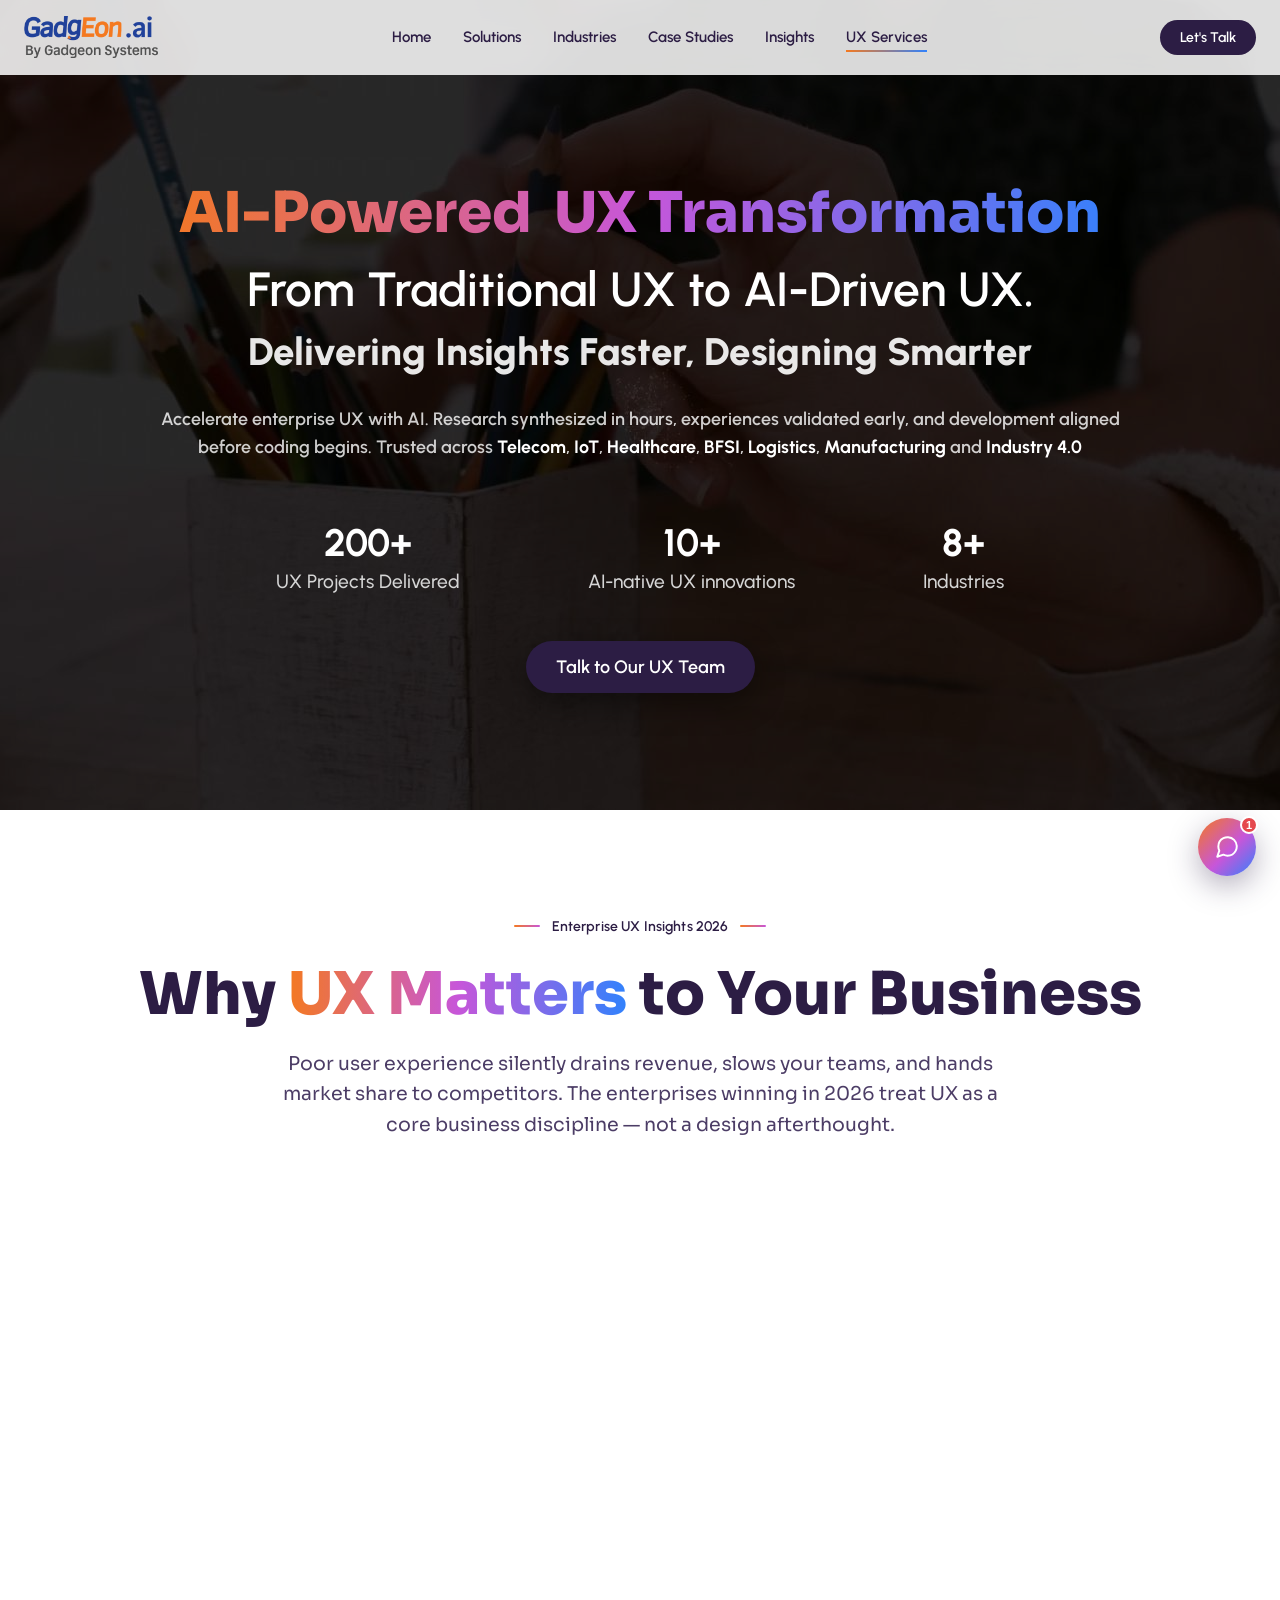
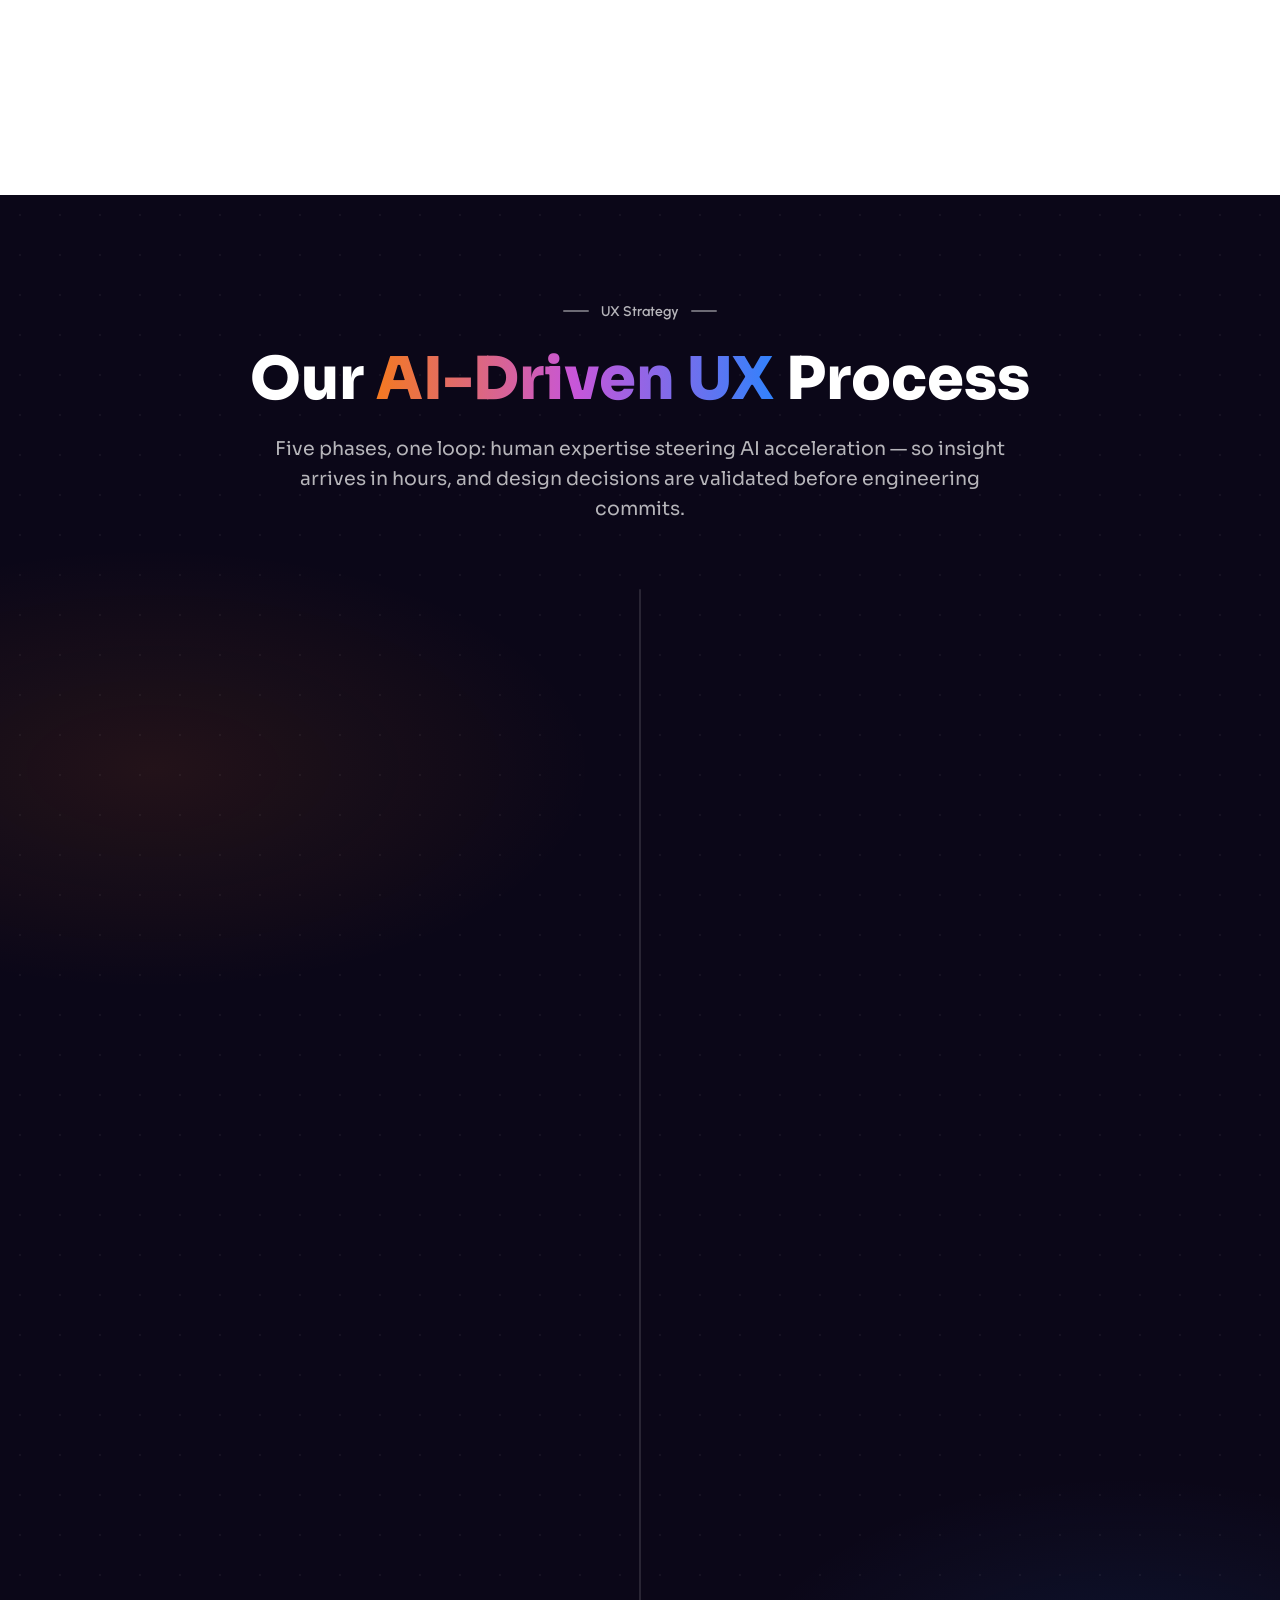
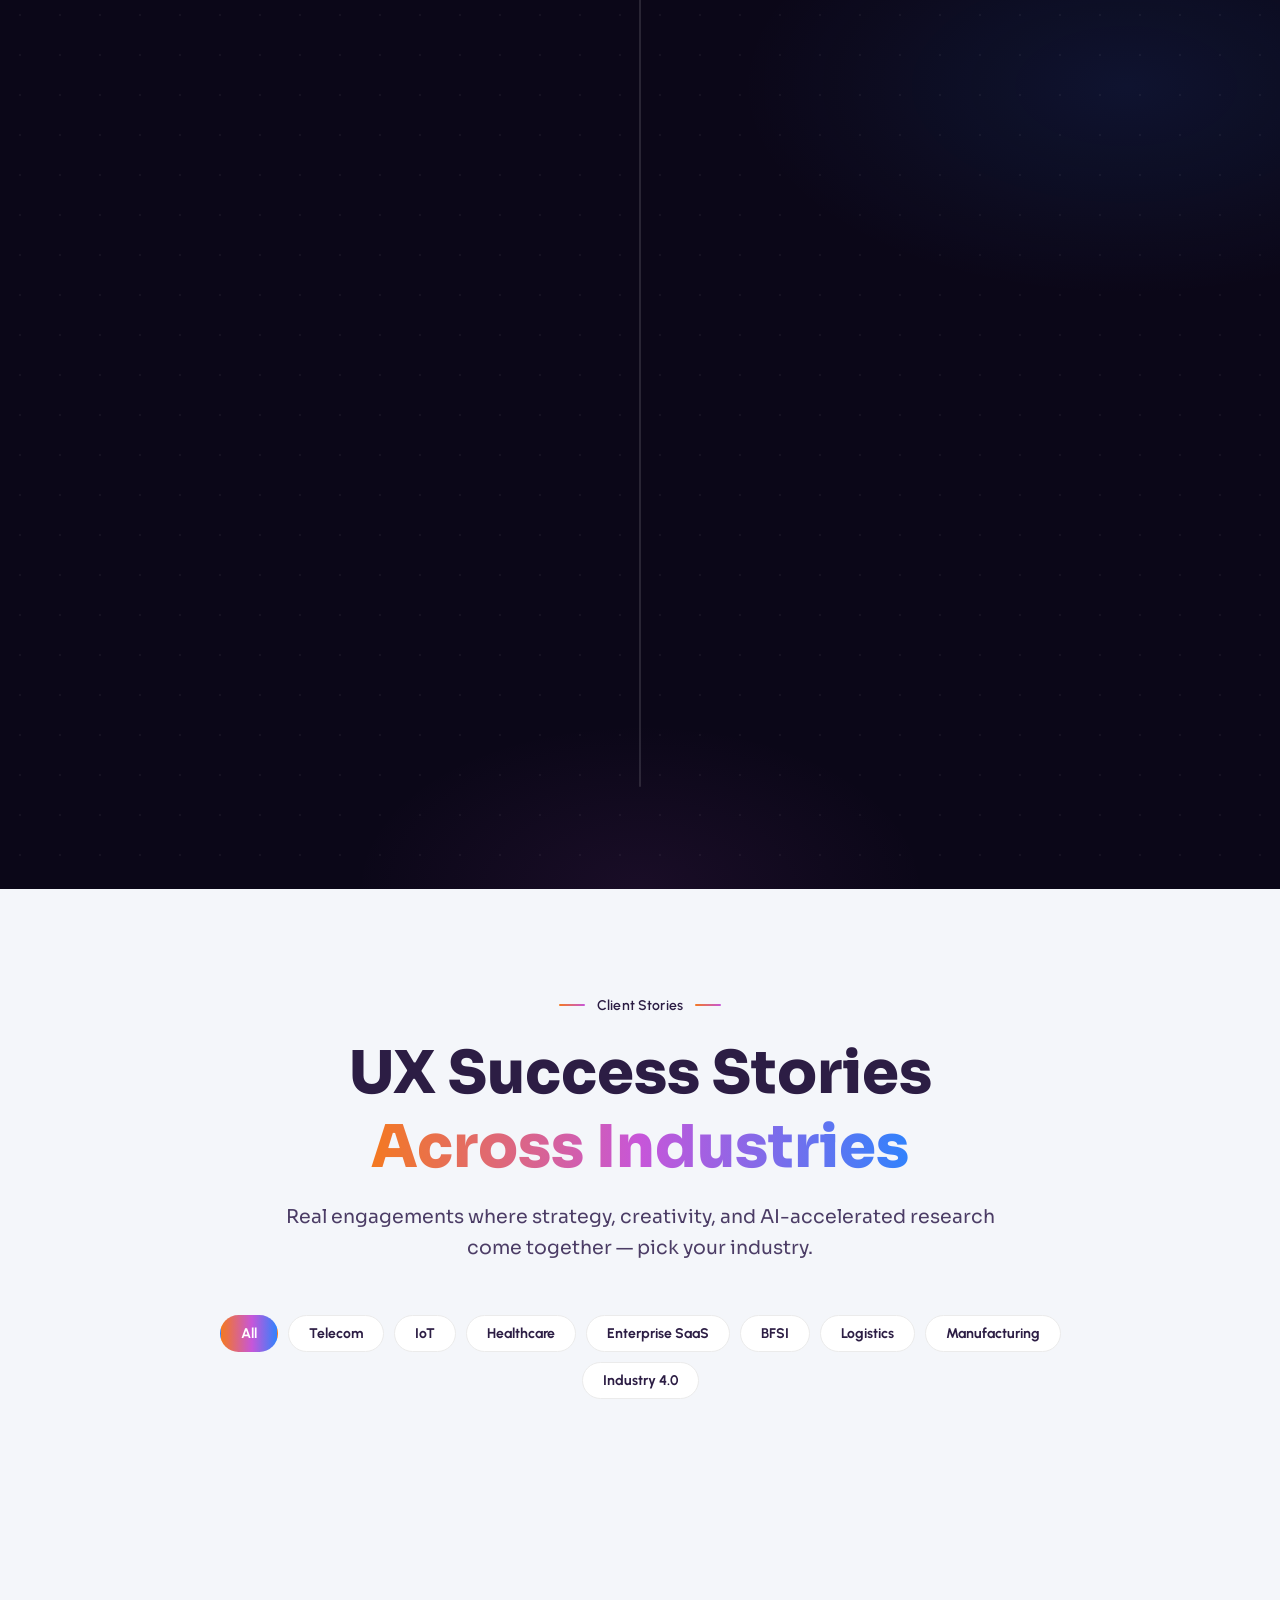
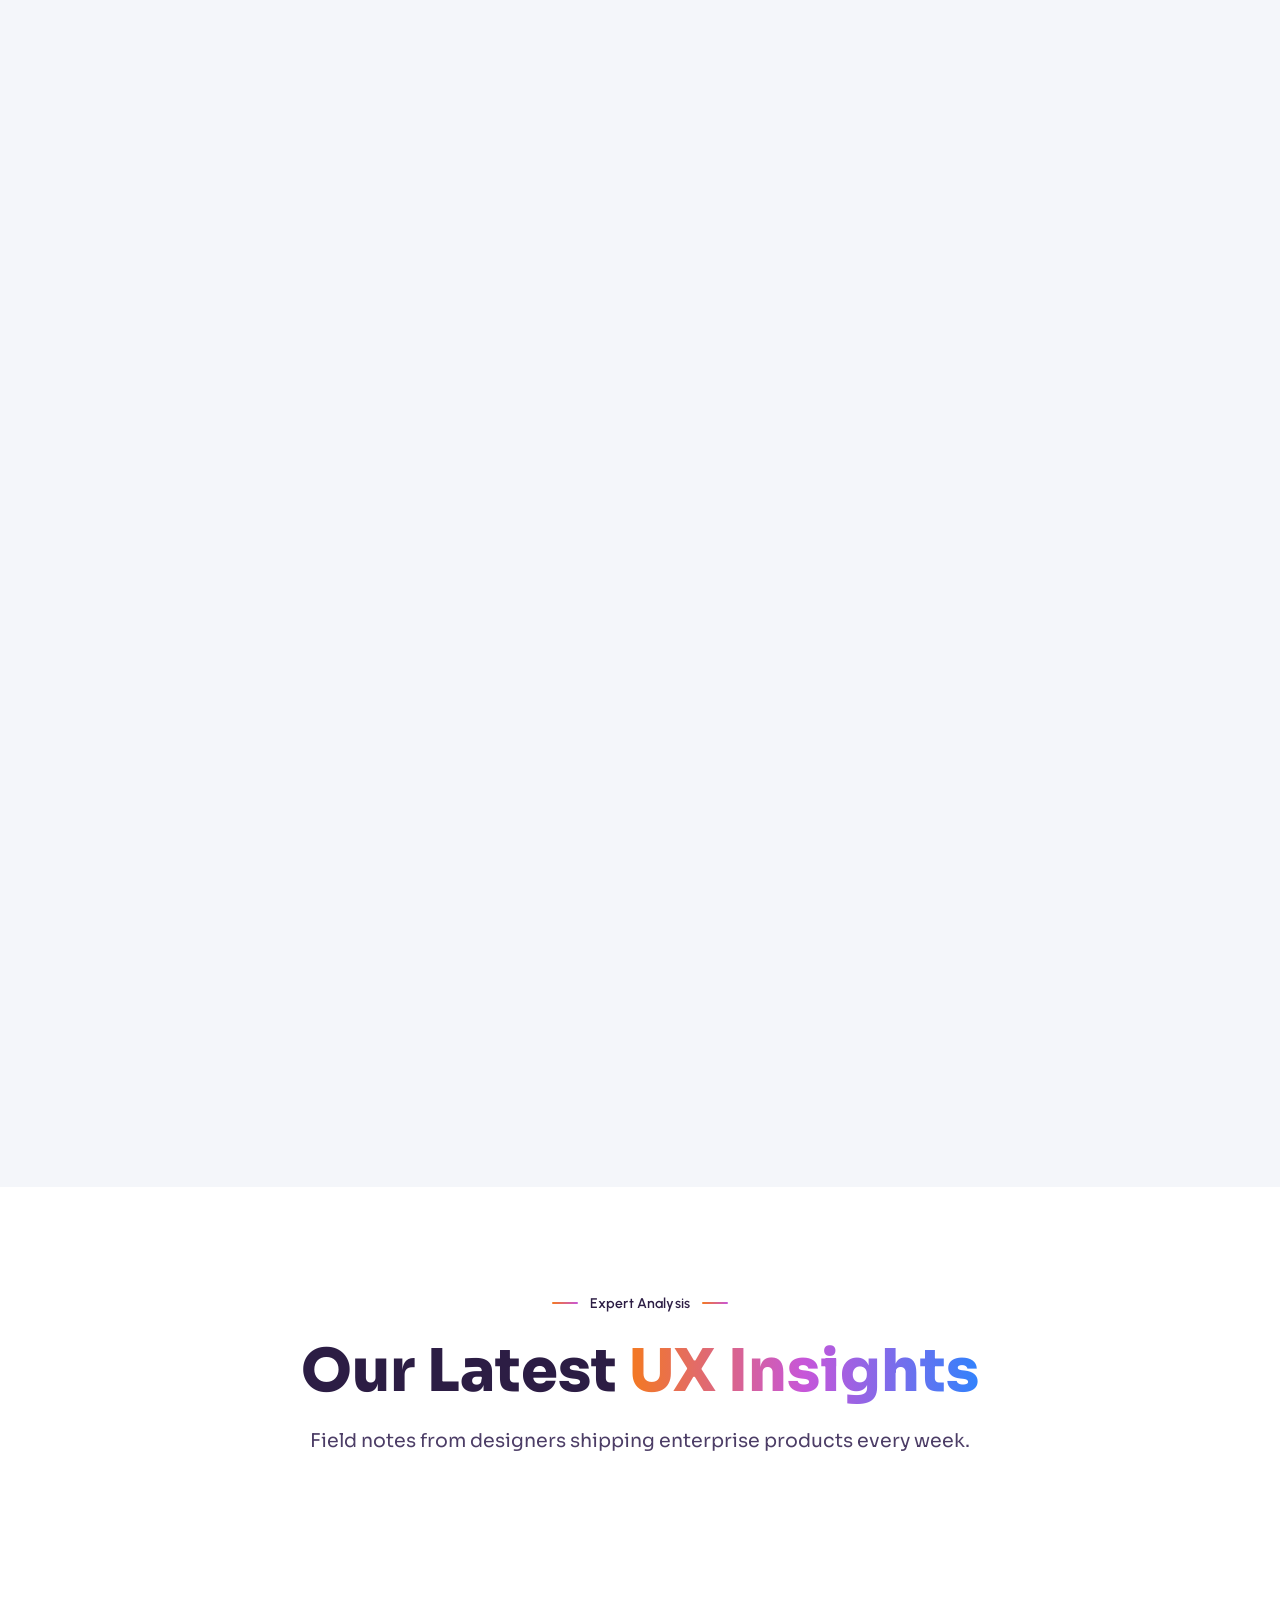
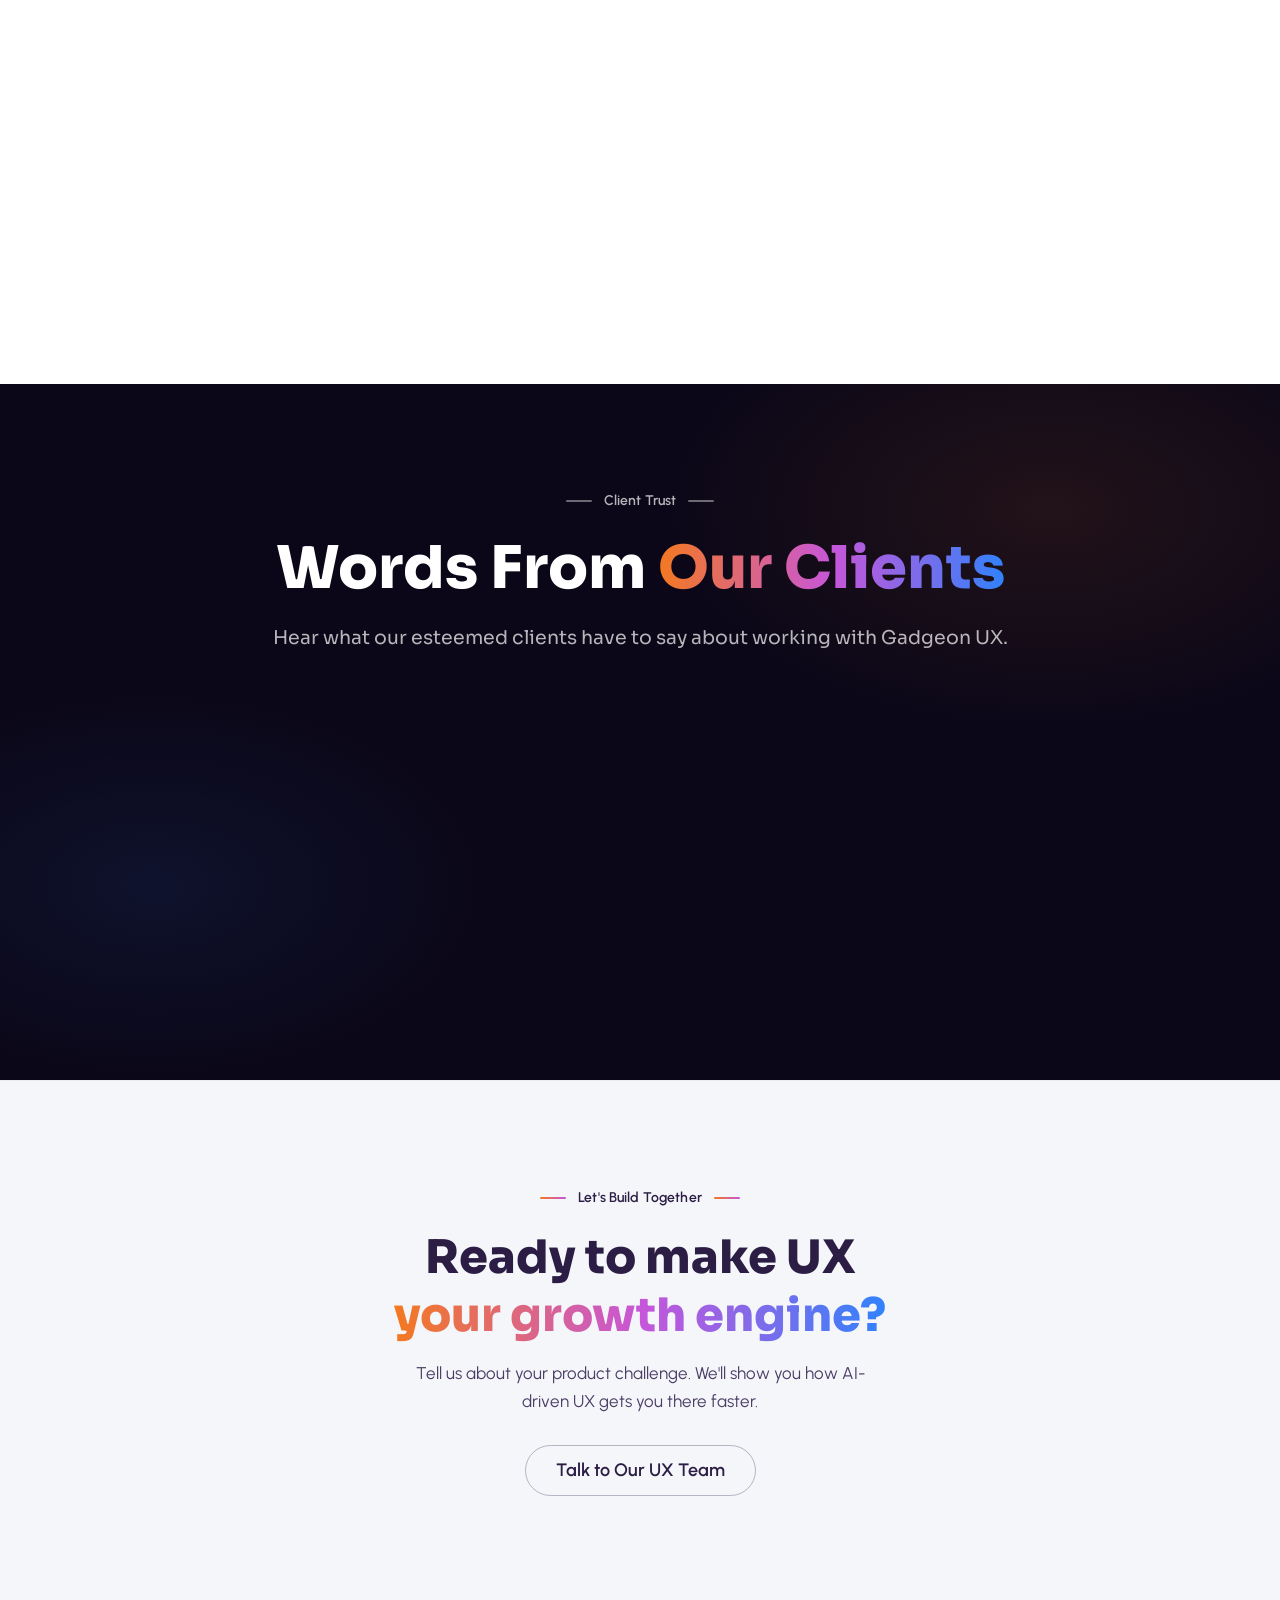
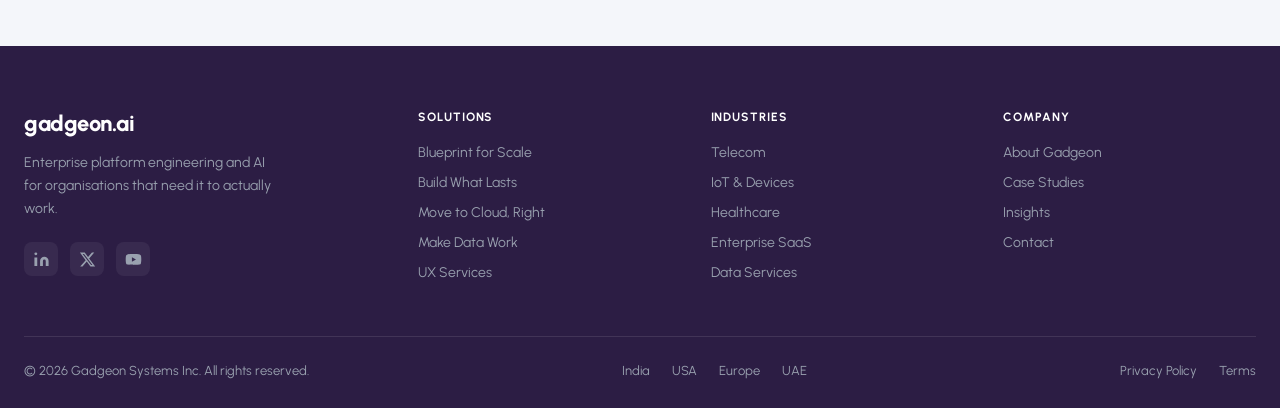
==== commit e44f0b87: "Streamline Why UX Matters to header + three impact pillars Remove stats band, dark narrative panel, " ====
--- a/ux.html
+++ b/ux.html
@@ -14,7 +14,7 @@
   <link rel="preconnect" href="https://fonts.gstatic.com" crossorigin />
   <link href="https://fonts.googleapis.com/css2?family=Sora:wght@400;600;700;800&family=Urbanist:ital,wght@0,400;0,500;0,600;0,700;0,800;0,900;1,600;1,700&family=Inter:wght@400;600;700;800&display=swap" rel="stylesheet" />
   <link rel="stylesheet" href="styles.css?v=3" />
-  <link rel="stylesheet" href="ux.css?v=6" />
+  <link rel="stylesheet" href="ux.css?v=7" />
 </head>
 <body class="ux-page">
 
@@ -72,17 +72,7 @@
     <p class="ux-lead">Poor user experience silently drains revenue, slows your teams, and hands market share to competitors. The enterprises winning in 2026 treat UX as a core business discipline — not a design afterthought.</p>
   </div>
 
-  <div class="uxw-stats" id="uxWhyStats"></div>
-
-  <div class="uxw-narrative reveal">
-    <p id="uxWhyNarrative"></p>
-  </div>
-
-  <div class="uxcmp-grid" id="uxWhyCompare"></div>
-
   <div class="uxw-pillars" id="uxWhyPillars"></div>
-
-  <p class="ux-footnote" id="uxWhyFootnote"></p>
 </section>
 
 <!-- ══ AI-DRIVEN UX PROCESS — scroll timeline ══════ -->
@@ -274,7 +264,7 @@
 </a>
 
 <script src="script.js?v=3"></script>
-<script src="ux-content.js?v=7"></script>
+<script src="ux-content.js?v=8"></script>
 <script src="chatbot.js?v=5"></script>
 </body>
 </html>
--- a/ux.css
+++ b/ux.css
@@ -59,35 +59,6 @@
 .ux-pill.dark {
   color: rgba(255,255,255,.85); background: rgba(255,255,255,.07);
   border-color: rgba(255,255,255,.16);
-}
-
-/* ══ WHY UX MATTERS ══════════════════════════════ */
-.ux-why { background: #fff; }
-.uxw-stats {
-  display: grid; grid-template-columns: repeat(4, 1fr);
-  border: 1px solid var(--border); border-radius: 18px; overflow: hidden;
-  background: var(--bg-light);
-  max-width: var(--maxw); margin: 0 auto 40px;
-}
-.uxw-stat { padding: 34px 22px; text-align: center; border-right: 1px solid var(--border); }
-.uxw-stat:last-child { border-right: none; }
-.uxw-stat-v { font-weight: 800; font-size: clamp(30px, 3vw, 42px); }
-.uxw-stat-l { font-size: 14px; font-weight: 600; color: var(--body-col); line-height: 1.45; margin-top: 8px; }
-
-.uxw-narrative {
-  position: relative; overflow: hidden; max-width: var(--maxw); margin: 0 auto 40px;
-  background: var(--dark); border-radius: 18px; padding: clamp(28px, 4vw, 48px);
-}
-.uxw-narrative::before {
-  content: ''; position: absolute; inset: 0; pointer-events: none;
-  background:
-    radial-gradient(ellipse 560px 300px at 12% 80%, rgba(244,121,32,.14) 0%, transparent 55%),
-    radial-gradient(ellipse 520px 280px at 88% 20%, rgba(49,130,252,.12) 0%, transparent 55%);
-}
-.uxw-narrative p {
-  position: relative; font-family: var(--font-head); font-weight: 400;
-  font-size: clamp(15px, 1.6vw, 19px); color: rgba(240,240,240,.88);
-  line-height: 1.75; text-align: center; margin: 0;
 }
 
 /* ── Impact pillars (3 color-coded categories) ── */
@@ -158,28 +129,6 @@
 .uxp-item p { font-size: 13.5px; font-weight: 500; color: var(--body-col); line-height: 1.5; margin: 0; }
 
 .ux-footnote { text-align: center; font-size: 12px; color: var(--muted); margin-top: 26px; }
-
-/* ── Poor vs Great UX comparison ── */
-.uxcmp-grid { display: grid; grid-template-columns: 1fr 1fr; gap: 24px; max-width: var(--maxw); margin: 0 auto 40px; }
-.uxcmp {
-  border-radius: 16px; padding: 30px 28px; text-align: left;
-  border: 1px solid var(--border); transition: transform .25s, box-shadow .25s;
-}
-.uxcmp:hover { transform: translateY(-4px); box-shadow: 0 16px 40px rgba(44,29,68,.10); }
-.uxcmp.bad  { background: #fff7f5; border-color: rgba(229,72,77,.22); }
-.uxcmp.good { background: #f4fbf5; border-color: rgba(74,175,81,.28); }
-.uxcmp h3 { font-weight: 800; font-size: 20px; color: var(--primary); margin: 0 0 18px; }
-.uxcmp ul { list-style: none; margin: 0; padding: 0; }
-.uxcmp li {
-  display: flex; align-items: flex-start; gap: 12px;
-  font-size: 14.5px; font-weight: 500; color: var(--body-col); line-height: 1.5;
-  padding: 9px 0; border-bottom: 1px dashed rgba(44,29,68,.08);
-}
-.uxcmp li:last-child { border-bottom: none; }
-.uxcmp-mark { width: 22px; height: 22px; flex-shrink: 0; border-radius: 50%; display: flex; align-items: center; justify-content: center; margin-top: 1px; }
-.uxcmp-mark svg { width: 12px; height: 12px; }
-.uxcmp.bad  .uxcmp-mark { background: rgba(229,72,77,.12); color: #e5484d; }
-.uxcmp.good .uxcmp-mark { background: rgba(74,175,81,.14); color: #4aaf51; }
 
 /* ══ PROCESS — dark scroll timeline ══════════════ */
 .ux-process { position: relative; overflow: hidden; background: var(--dark); }
@@ -323,17 +272,12 @@
 
 /* ══ RESPONSIVE ══════════════════════════════════ */
 @media (max-width: 1000px) {
-  .uxw-stats { grid-template-columns: repeat(2, 1fr); }
-  .uxw-stat:nth-child(2n) { border-right: none; }
-  .uxw-stat:nth-child(-n+2) { border-bottom: 1px solid var(--border); }
   .uxc-grid, .uxb-grid, .uxt-grid { grid-template-columns: repeat(2, 1fr); }
   .uxw-pillars { grid-template-columns: 1fr; max-width: 620px; }
 }
 @media (max-width: 720px) {
   .ux-hero { min-height: 640px; }
-  .uxw-stats, .uxw-pillars, .uxc-grid, .uxb-grid, .uxt-grid, .uxcmp-grid { grid-template-columns: 1fr; }
-  .uxw-stat { border-right: none; border-bottom: 1px solid var(--border); }
-  .uxw-stat:last-child { border-bottom: none; }
+  .uxw-pillars, .uxc-grid, .uxb-grid, .uxt-grid { grid-template-columns: 1fr; }
   /* timeline: single column, rail on the left */
   .tl-line { left: 21px; transform: none; }
   .tl-step, .tl-step.flip { grid-template-columns: 1fr; padding-left: 58px; }
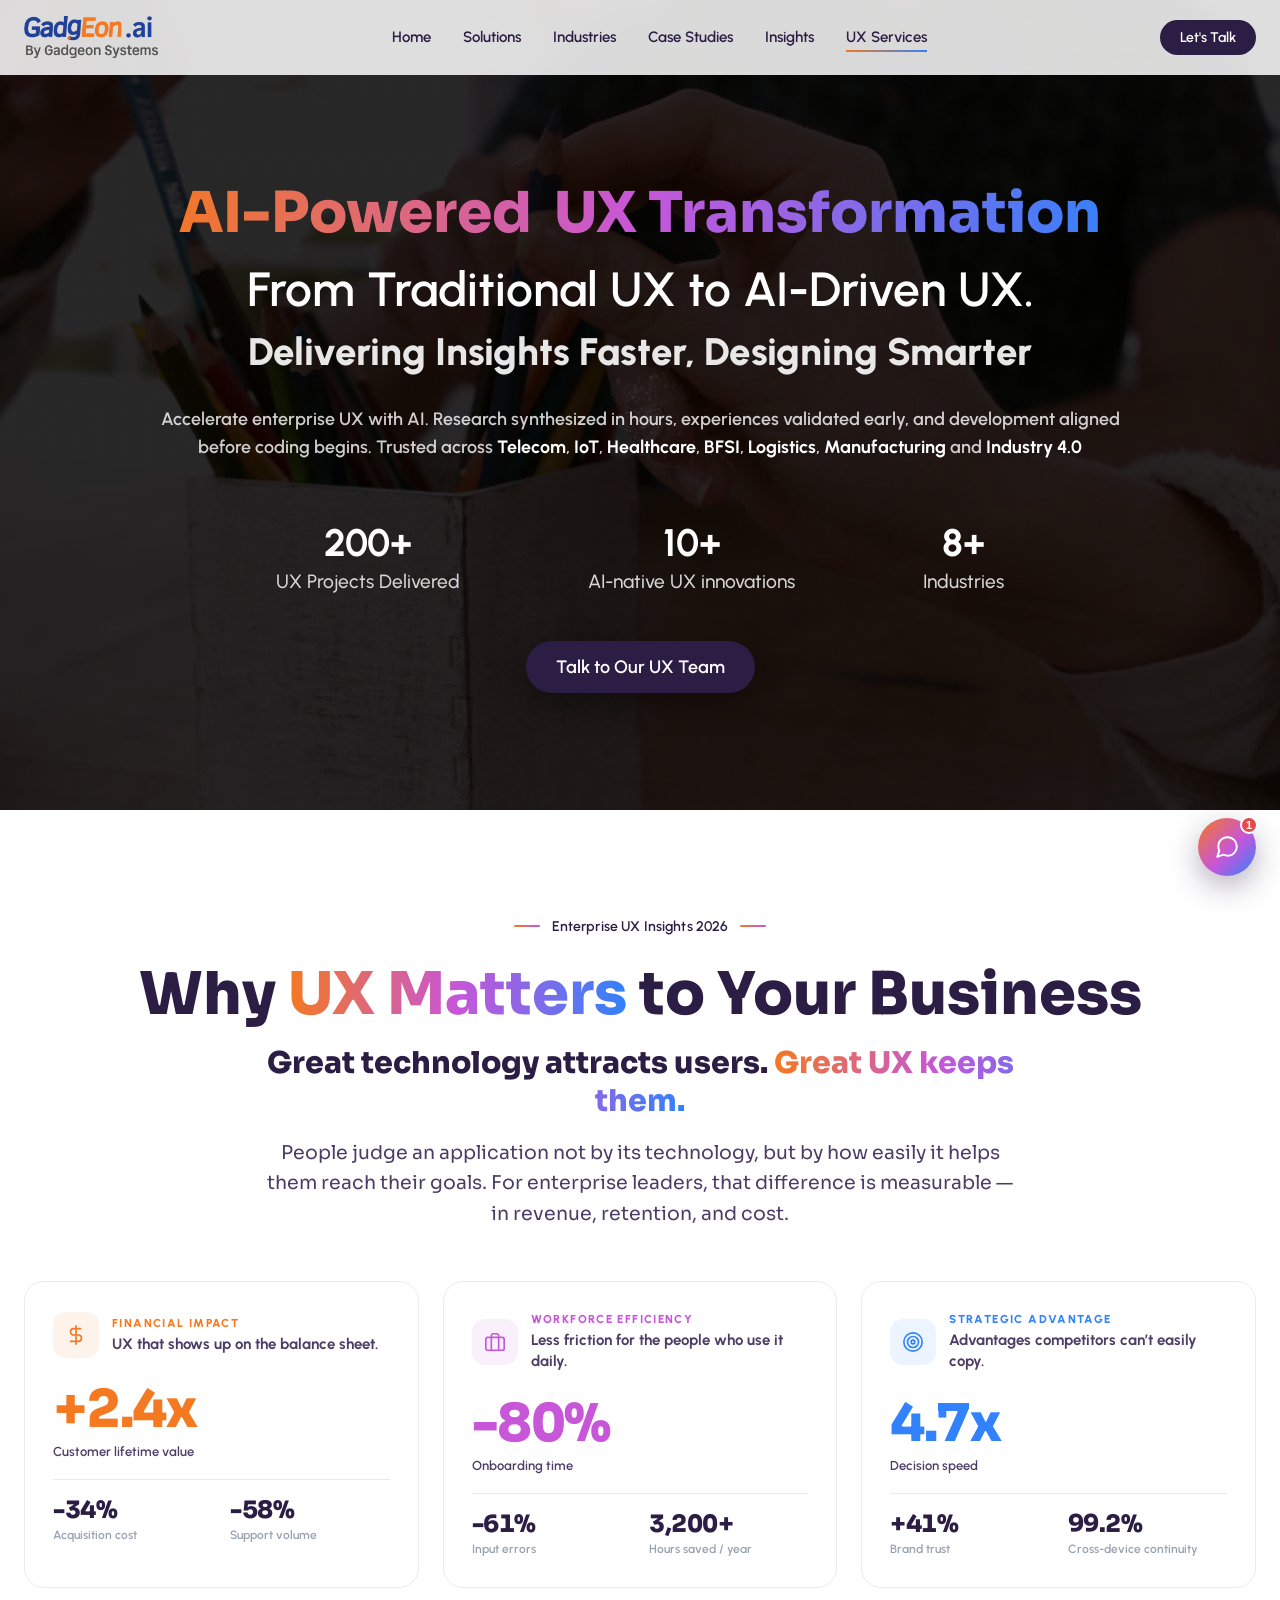
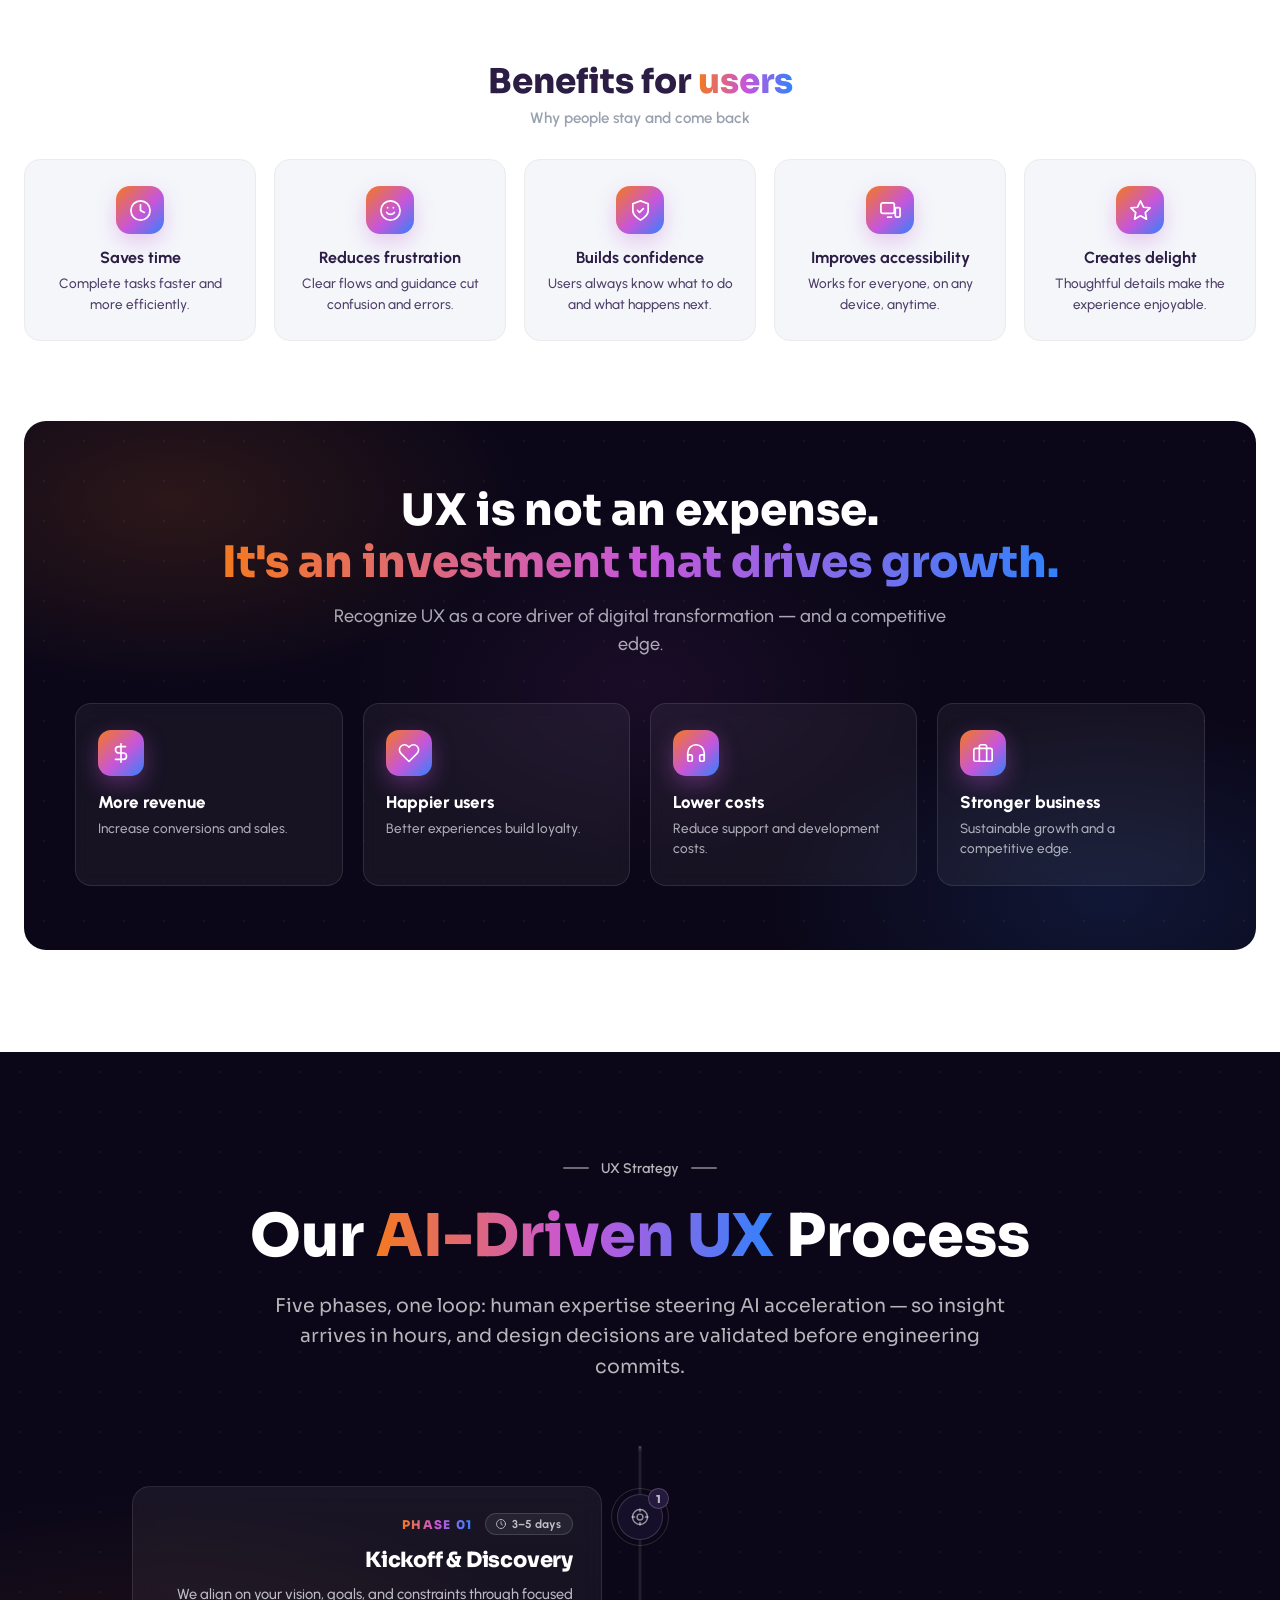
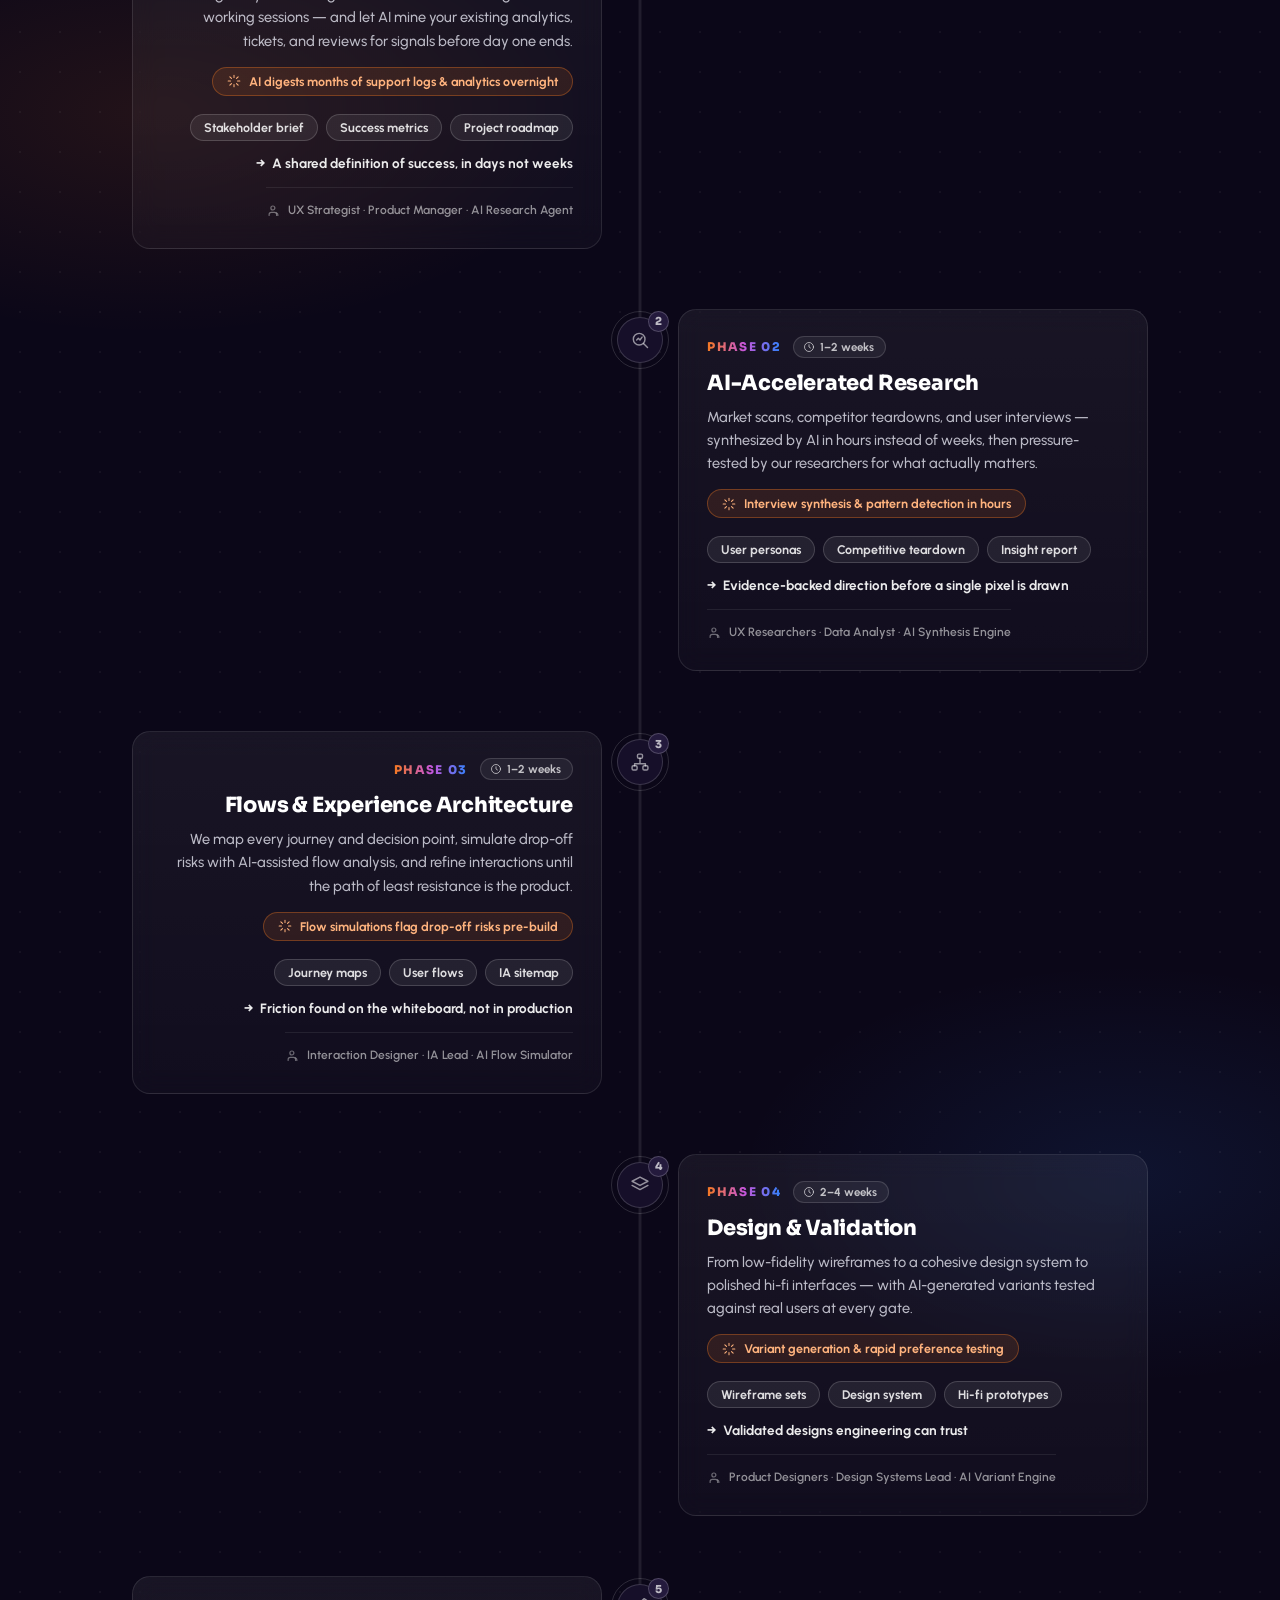
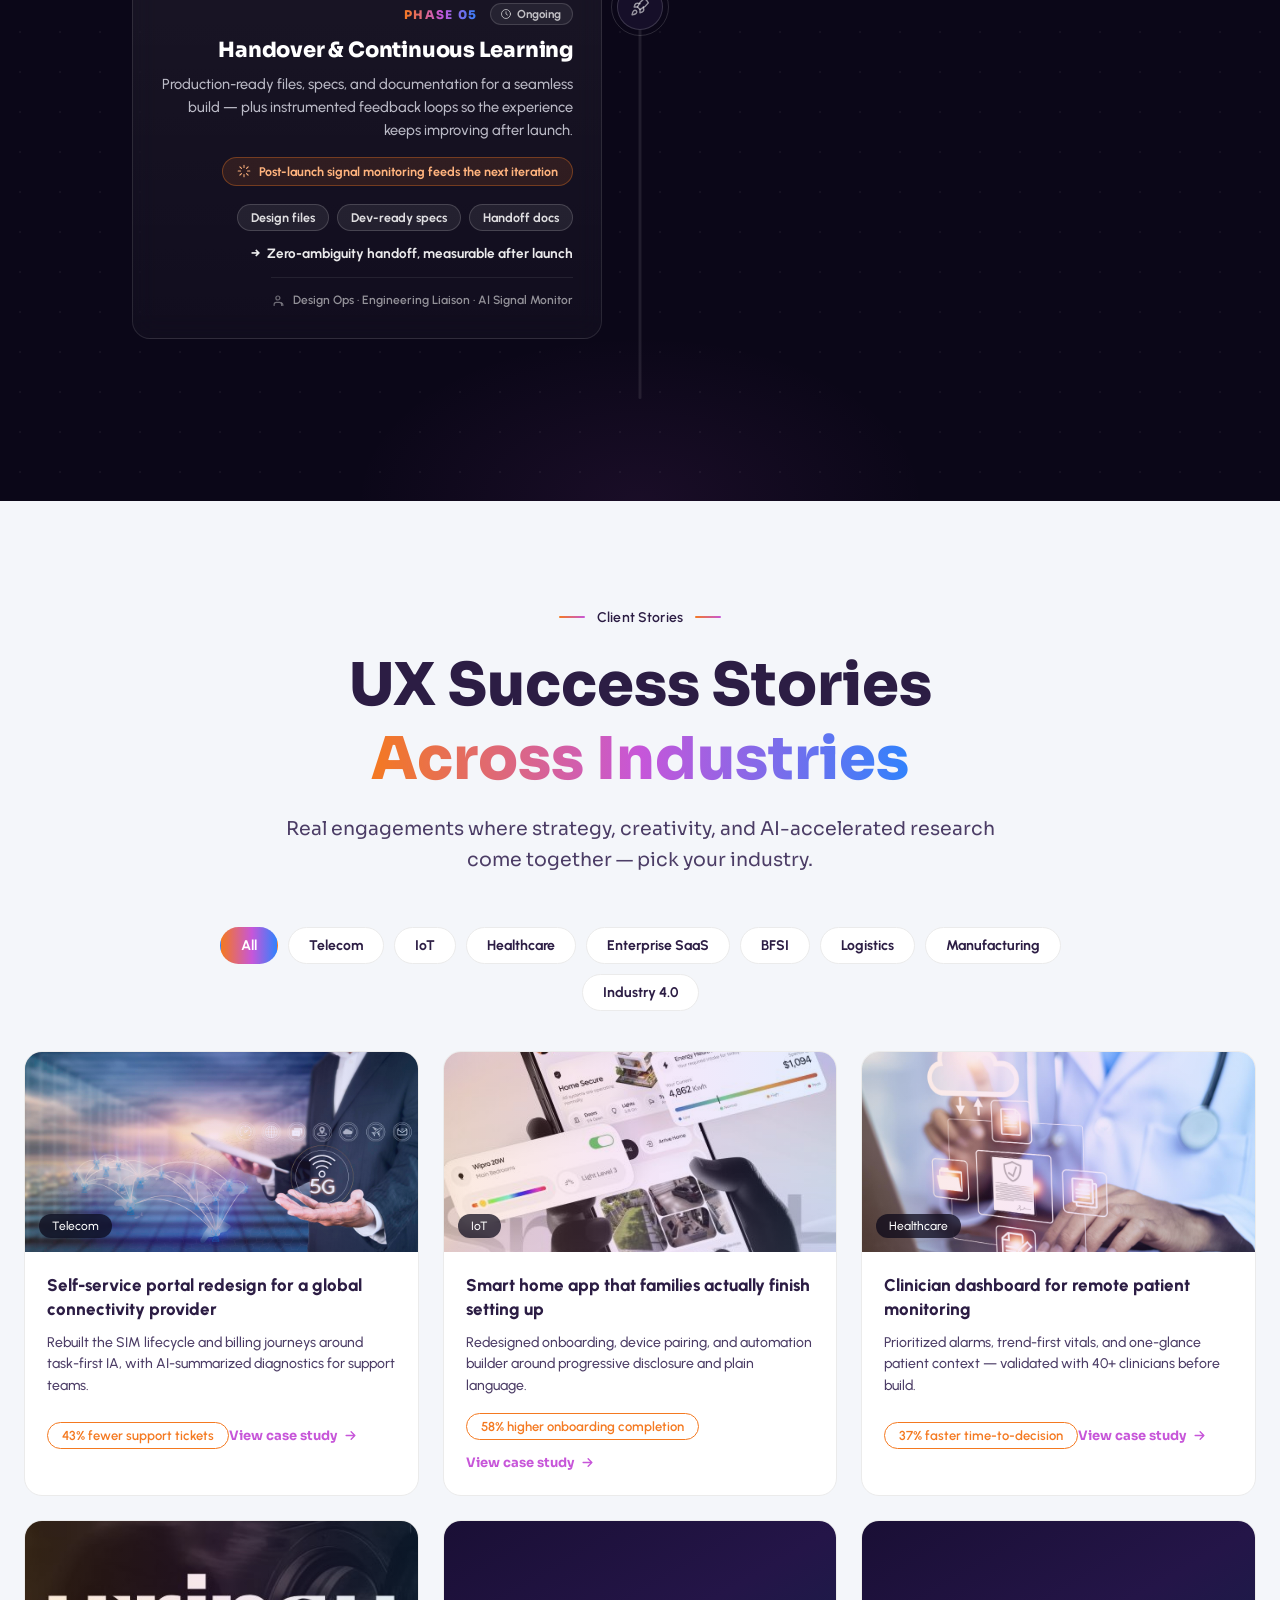
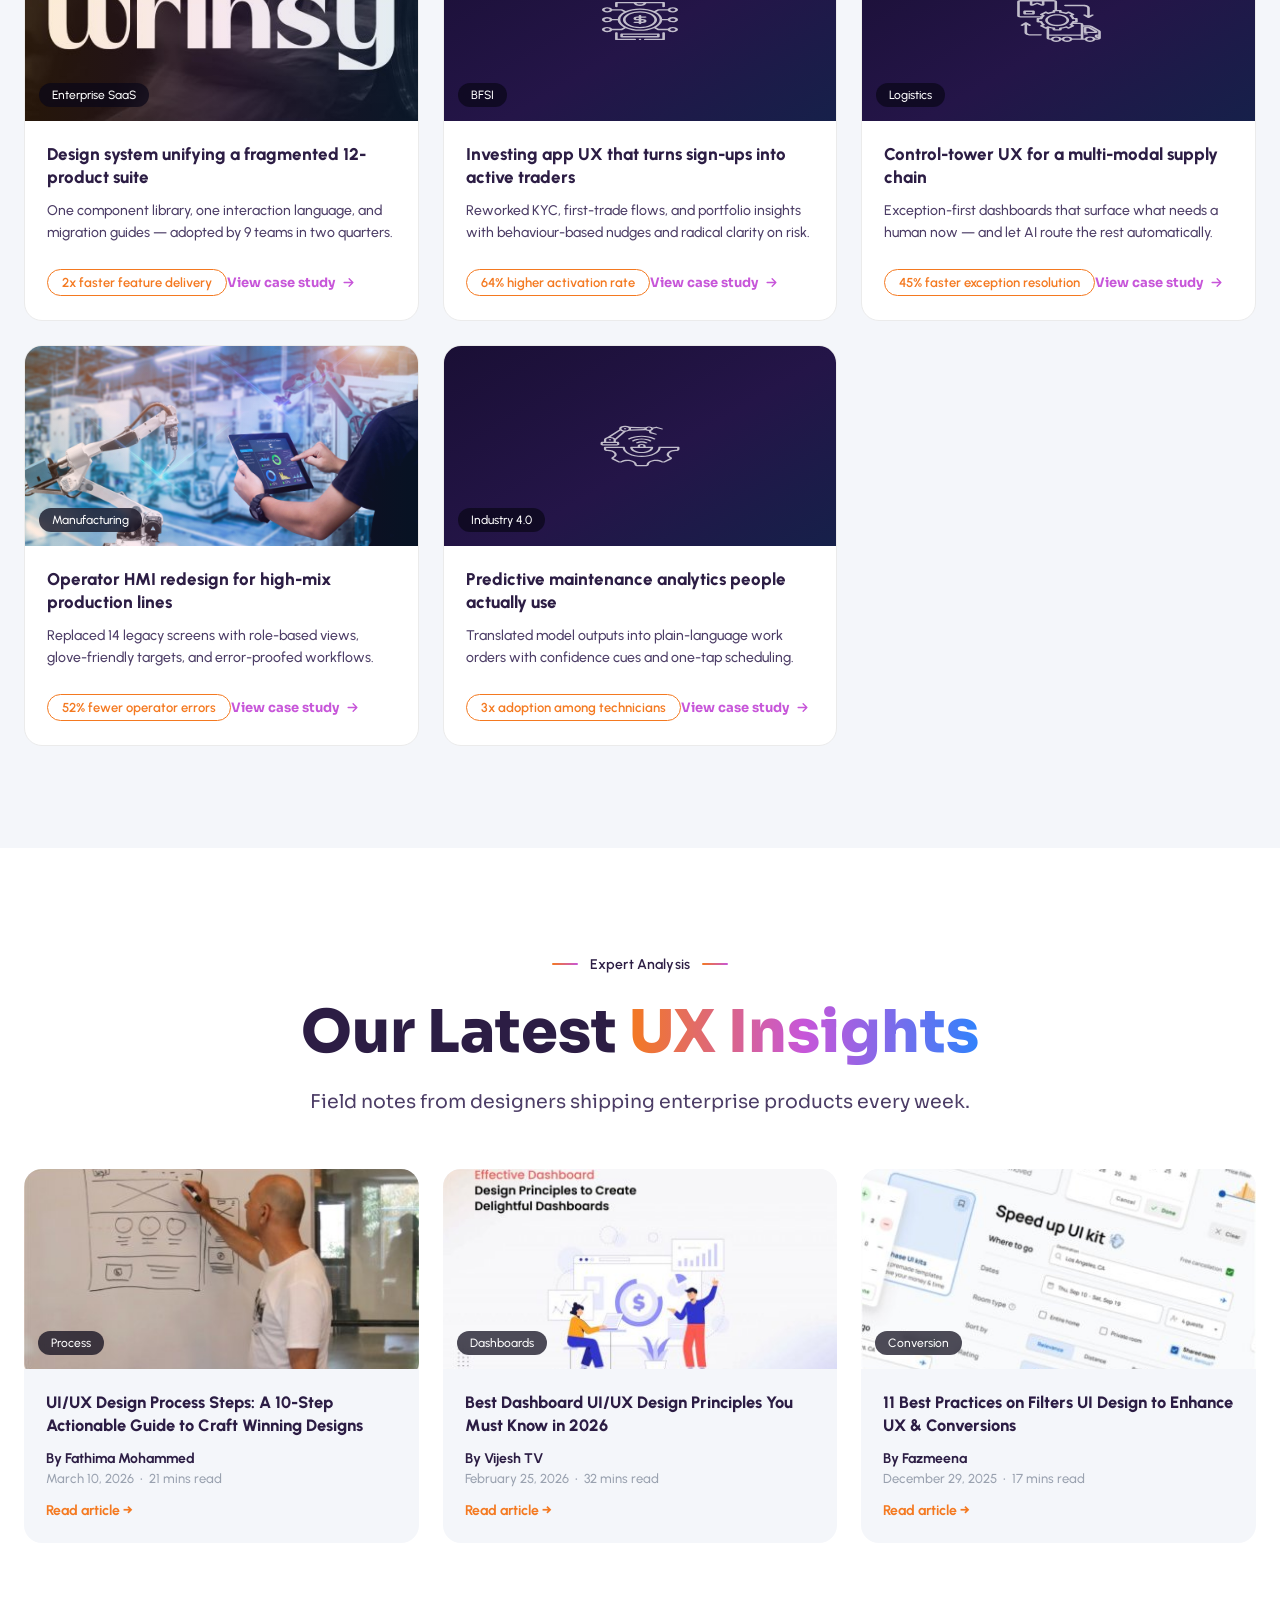
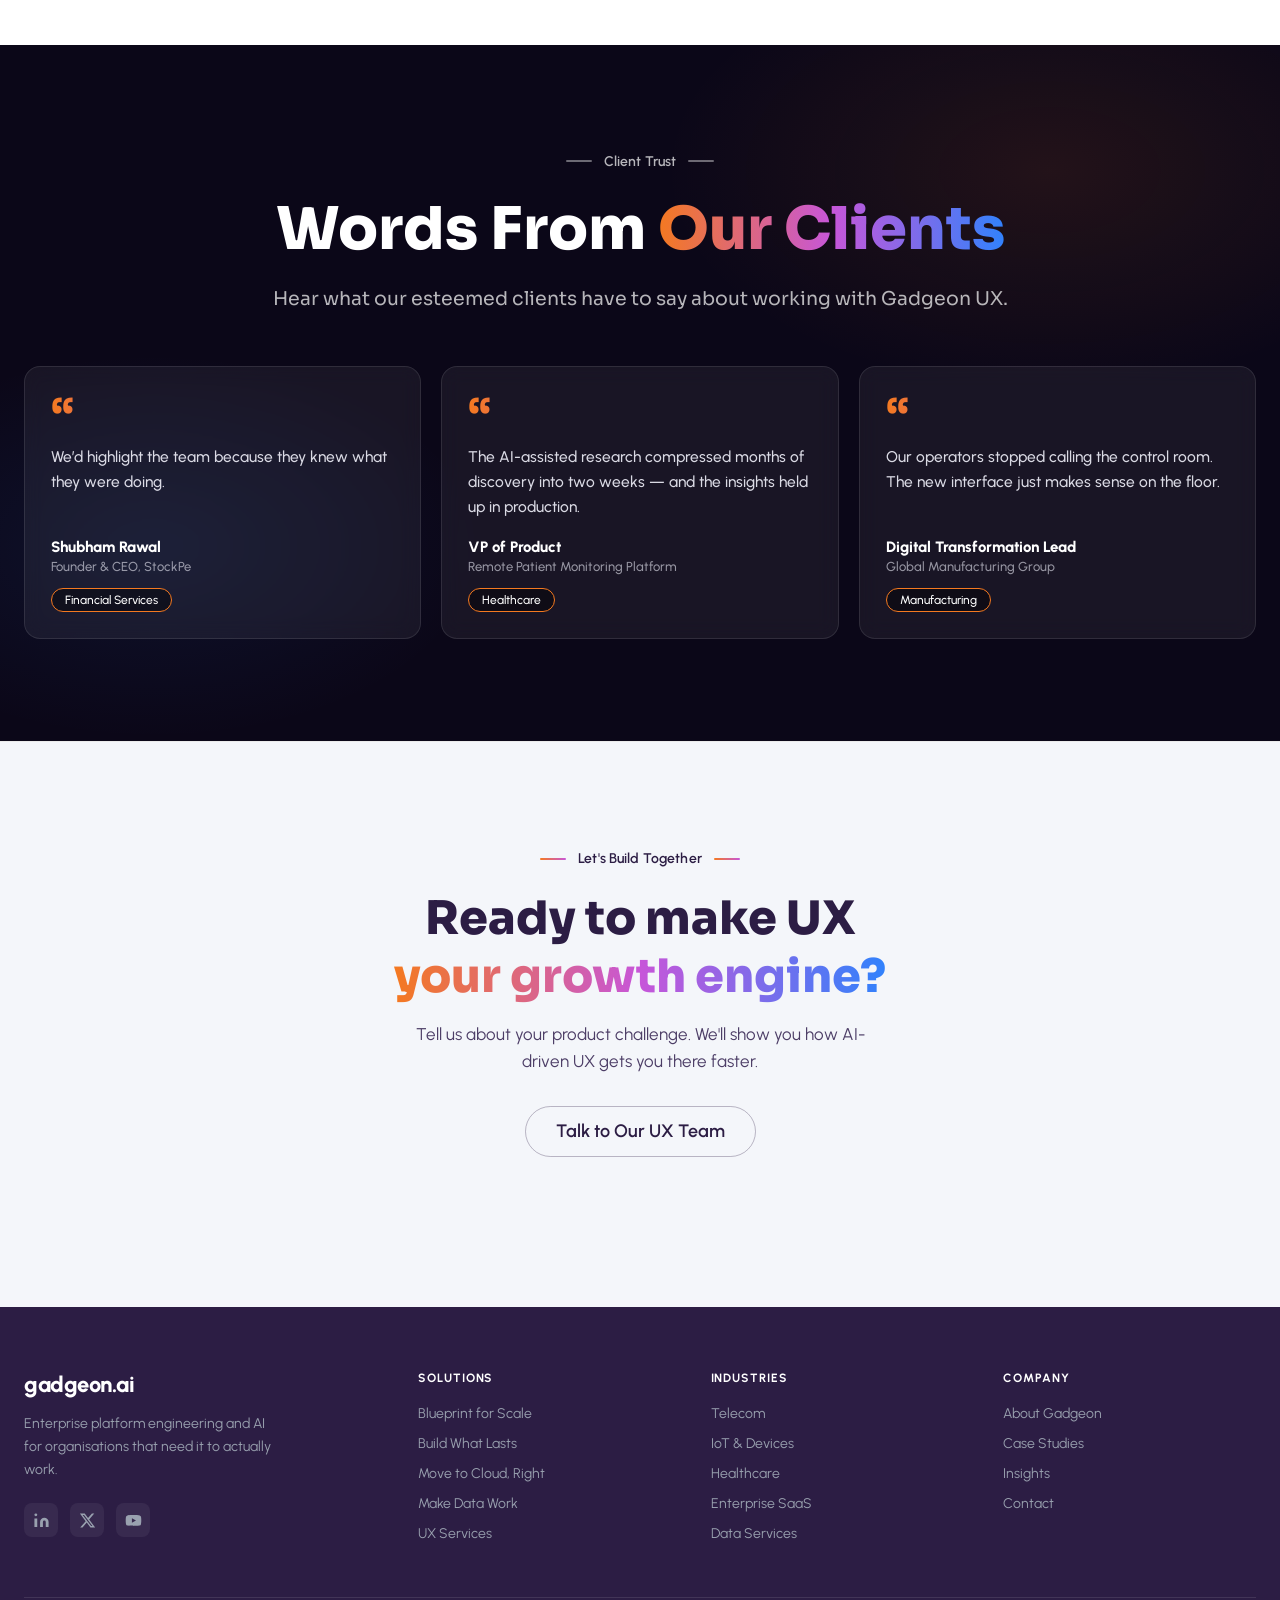
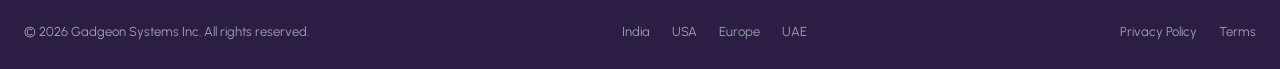
==== commit f39a4d9b: "Merge why-ux.html into Why UX Matters section; delete standalone page - Delete why-ux.html and its n" ====
--- a/ux.html
+++ b/ux.html
@@ -14,7 +14,7 @@
   <link rel="preconnect" href="https://fonts.gstatic.com" crossorigin />
   <link href="https://fonts.googleapis.com/css2?family=Sora:wght@400;600;700;800&family=Urbanist:ital,wght@0,400;0,500;0,600;0,700;0,800;0,900;1,600;1,700&family=Inter:wght@400;600;700;800&display=swap" rel="stylesheet" />
   <link rel="stylesheet" href="styles.css?v=3" />
-  <link rel="stylesheet" href="ux.css?v=7" />
+  <link rel="stylesheet" href="ux.css?v=13" />
 </head>
 <body class="ux-page">
 
@@ -69,10 +69,26 @@
   <div class="section-hdr">
     <div class="eyebrow center">Enterprise UX Insights 2026</div>
     <h2 class="stitle">Why <span class="grad-txt">UX Matters</span> to Your Business</h2>
-    <p class="ux-lead">Poor user experience silently drains revenue, slows your teams, and hands market share to competitors. The enterprises winning in 2026 treat UX as a core business discipline — not a design afterthought.</p>
+    <p class="ux-tagline">Great technology attracts users. <span class="grad-txt">Great UX keeps them.</span></p>
+    <p class="ux-lead">People judge an application not by its technology, but by how easily it helps them reach their goals. For enterprise leaders, that difference is measurable — in revenue, retention, and cost.</p>
   </div>
 
   <div class="uxw-pillars" id="uxWhyPillars"></div>
+
+  <!-- Benefits for users -->
+  <div class="uxu-head reveal">
+    <h3>Benefits for <span class="grad-txt">users</span></h3>
+    <p>Why people stay and come back</p>
+  </div>
+  <div class="uxu-grid" id="uxUserBenefits"></div>
+
+  <!-- Closing investment band -->
+  <div class="uxinv reveal" id="uxInvestment">
+    <div class="uxinv-hdr">
+      <h3 class="uxinv-title">UX is not an expense.<br /><span class="grad-txt">It's an investment that drives growth.</span></h3>
+      <p class="uxinv-sub">Recognize UX as a core driver of digital transformation — and a competitive edge.</p>
+    </div>
+  </div>
 </section>
 
 <!-- ══ AI-DRIVEN UX PROCESS — scroll timeline ══════ -->
@@ -263,8 +279,20 @@
   <svg viewBox="0 0 24 24" fill="none" stroke="currentColor" stroke-width="2.5" stroke-linecap="round" stroke-linejoin="round"><path d="M12 19V5M5 12l7-7 7 7"/></svg>
 </a>
 
+<!-- ══ DETAIL OVERLAY — case studies & blog articles ══ -->
+<div class="dx" id="uxDetail" hidden aria-hidden="true">
+  <div class="dx-backdrop" data-dx-close></div>
+  <div class="dx-panel" role="dialog" aria-modal="true" aria-labelledby="dxTitle" tabindex="-1">
+    <div class="dx-progress" id="dxProgress" aria-hidden="true"></div>
+    <button class="dx-close" type="button" aria-label="Close" data-dx-close>
+      <svg viewBox="0 0 24 24" fill="none" stroke="currentColor" stroke-width="2.2" stroke-linecap="round" stroke-linejoin="round"><path d="M18 6 6 18M6 6l12 12"/></svg>
+    </button>
+    <div class="dx-scroll" id="dxScroll"></div>
+  </div>
+</div>
+
 <script src="script.js?v=3"></script>
-<script src="ux-content.js?v=8"></script>
+<script src="ux-content.js?v=16"></script>
 <script src="chatbot.js?v=5"></script>
 </body>
 </html>
--- a/ux.css
+++ b/ux.css
@@ -64,23 +64,16 @@
 /* ── Impact pillars (3 color-coded categories) ── */
 .uxw-pillars { display: grid; grid-template-columns: repeat(3, 1fr); gap: 24px; max-width: var(--maxw); margin: 0 auto; }
 .uxp {
-  position: relative; text-align: left; border-radius: 18px; padding: 26px 22px 14px;
+  position: relative; text-align: left; border-radius: 20px; padding: 30px 28px;
   background: #fff; border: 1px solid var(--border); overflow: hidden;
-}
-.uxp::before {
-  content: ''; position: absolute; top: 0; left: 0; right: 0; height: 4px;
-  background: var(--pcolor);
-  transform: scaleX(0); transform-origin: left;
-  transition: transform .9s cubic-bezier(.2,.8,.3,1) .2s;
-}
-.uxp.in::before { transform: scaleX(1); }
-.js .uxp:not(.in)::before { transform: scaleX(0); }
-html:not(.js) .uxp::before { transform: scaleX(1); }
+  transition: transform .25s, box-shadow .25s, border-color .25s;
+}
+.uxp:hover { transform: translateY(-4px); border-color: var(--pborder); box-shadow: 0 18px 44px rgba(44,29,68,.1); }
 .uxp.financial  { --pcolor: var(--grad-a); --ptint: rgba(244,121,32,.09);  --pborder: rgba(244,121,32,.35); }
 .uxp.workforce  { --pcolor: var(--grad-b); --ptint: rgba(199,86,217,.09);  --pborder: rgba(199,86,217,.35); }
 .uxp.strategic  { --pcolor: var(--grad-c); --ptint: rgba(49,130,252,.09);  --pborder: rgba(49,130,252,.35); }
 
-.uxp-head { display: flex; align-items: center; gap: 13px; margin-bottom: 18px; }
+.uxp-head { display: flex; align-items: center; gap: 13px; margin-bottom: 22px; }
 .uxp-ico {
   width: 46px; height: 46px; flex-shrink: 0; border-radius: 13px;
   display: flex; align-items: center; justify-content: center;
@@ -93,42 +86,105 @@
 .uxp-kicker {
   display: block; font-size: 11.5px; font-weight: 800;
   letter-spacing: .12em; text-transform: uppercase;
-  color: var(--pcolor); margin-bottom: 3px;
-}
-.uxp-head-txt h3 { font-weight: 800; font-size: 17px; color: var(--primary); line-height: 1.3; margin: 0; }
-
-.uxp-item {
-  display: flex; align-items: flex-start; gap: 12px;
-  background: var(--bg-light); border: 1px solid var(--border); border-radius: 12px;
-  padding: 14px; margin-bottom: 12px;
-  transition: transform .2s, box-shadow .2s, border-color .2s, background .2s,
-              opacity .6s ease;
-}
-.uxp-item:hover {
-  transform: translateY(-2px); background: #fff;
-  border-color: var(--pborder); box-shadow: 0 10px 26px rgba(44,29,68,.10);
-}
-.uxp-item:hover .uxp-item-ico { transform: scale(1.12); }
-.uxp-item-ico {
-  width: 34px; height: 34px; flex-shrink: 0; border-radius: 9px; margin-top: 2px;
-  display: flex; align-items: center; justify-content: center;
-  background: var(--ptint); color: var(--pcolor);
-  transition: transform .25s;
-}
-.uxp-item-ico svg { width: 17px; height: 17px; }
-.uxp-item-txt { flex: 1; min-width: 0; }
-.uxp-item-row { display: flex; align-items: flex-start; justify-content: space-between; gap: 10px; margin-bottom: 5px; }
-.uxp-item h4 { font-weight: 700; font-size: 14.5px; color: var(--primary); line-height: 1.3; margin: 0; }
-.uxp-metric { text-align: right; flex-shrink: 0; }
-.uxp-metric-v {
+  color: var(--pcolor); margin-bottom: 4px;
+}
+.uxp-head-txt h3 { font-weight: 700; font-size: 15px; color: var(--body-col); line-height: 1.4; margin: 0; }
+
+/* headline metric */
+.uxp-hero { padding: 4px 0 20px; border-bottom: 1px solid var(--border); margin-bottom: 18px; }
+.uxp-hero .uxp-metric-v {
   display: block; font-family: var(--font-head); font-weight: 800;
-  font-size: 19px; line-height: 1.1; color: var(--pcolor);
-  font-variant-numeric: tabular-nums;
-}
-.uxp-metric-l { display: block; font-size: 10.5px; font-weight: 600; color: var(--muted); margin-top: 2px; white-space: nowrap; }
-.uxp-item p { font-size: 13.5px; font-weight: 500; color: var(--body-col); line-height: 1.5; margin: 0; }
+  font-size: clamp(40px, 5vw, 52px); line-height: 1; letter-spacing: -.03em;
+  color: var(--pcolor); font-variant-numeric: tabular-nums;
+}
+.uxp-hero .uxp-metric-l { display: block; font-size: 13px; font-weight: 600; color: var(--body-col); margin-top: 8px; }
+
+/* two supporting stats */
+.uxp-mini { display: grid; grid-template-columns: 1fr 1fr; gap: 18px; }
+.uxp-stat .uxp-metric-v {
+  display: block; font-family: var(--font-head); font-weight: 800;
+  font-size: 24px; line-height: 1; letter-spacing: -.02em;
+  color: var(--primary); font-variant-numeric: tabular-nums;
+}
+.uxp-stat .uxp-metric-l { display: block; font-size: 12px; font-weight: 600; color: var(--muted); margin-top: 5px; line-height: 1.35; }
 
 .ux-footnote { text-align: center; font-size: 12px; color: var(--muted); margin-top: 26px; }
+
+/* ── Header tagline ── */
+.ux-tagline {
+  font-family: var(--font-head); font-weight: 800;
+  font-size: clamp(20px, 2.4vw, 30px); color: var(--primary);
+  line-height: 1.25; margin: 14px auto 0; max-width: 760px;
+}
+
+/* ── Benefits for users ── */
+.uxu-head { text-align: center; margin: 72px auto 32px; }
+.uxu-head h3 { font-family: var(--font-head); font-weight: 800; font-size: clamp(24px, 2.8vw, 34px); color: var(--primary); margin: 0 0 6px; }
+.uxu-head p { font-size: 15px; font-weight: 600; color: var(--muted); margin: 0; }
+.uxu-grid {
+  display: grid; grid-template-columns: repeat(5, 1fr); gap: 18px;
+  max-width: var(--maxw); margin: 0 auto;
+}
+.uxu-item {
+  text-align: center; padding: 26px 18px;
+  background: var(--bg-light); border: 1px solid var(--border); border-radius: 16px;
+  transition: transform .25s, box-shadow .25s, border-color .25s, background .25s;
+}
+.uxu-item:hover {
+  transform: translateY(-4px); background: #fff;
+  border-color: rgba(49,130,252,.35); box-shadow: 0 14px 34px rgba(44,29,68,.10);
+}
+.uxu-ico {
+  width: 48px; height: 48px; margin: 0 auto 14px; border-radius: 14px;
+  display: flex; align-items: center; justify-content: center; color: #fff;
+  background: linear-gradient(135deg, var(--grad-a), var(--grad-b) 55%, var(--grad-c));
+  box-shadow: 0 8px 20px rgba(199,86,217,.28); transition: transform .25s;
+}
+.uxu-item:hover .uxu-ico { transform: scale(1.1) rotate(-4deg); }
+.uxu-ico svg { width: 23px; height: 23px; }
+.uxu-item h4 { font-weight: 700; font-size: 16px; color: var(--primary); margin: 0 0 6px; }
+.uxu-item p { font-size: 13.5px; font-weight: 500; color: var(--body-col); line-height: 1.5; margin: 0; }
+
+/* ── Closing investment band (dark) ── */
+.uxinv {
+  position: relative; overflow: hidden; max-width: var(--maxw); margin: 80px auto 0;
+  background: var(--dark); border-radius: 22px; padding: clamp(40px, 5vw, 68px) clamp(24px, 4vw, 56px);
+}
+.uxinv::before {
+  content: ''; position: absolute; inset: 0; pointer-events: none;
+  background:
+    radial-gradient(ellipse 640px 340px at 12% 15%, rgba(244,121,32,.14) 0%, transparent 55%),
+    radial-gradient(ellipse 620px 340px at 88% 90%, rgba(49,130,252,.13) 0%, transparent 55%),
+    radial-gradient(ellipse 480px 300px at 50% 50%, rgba(199,86,217,.08) 0%, transparent 60%);
+}
+.uxinv::after {
+  content: ''; position: absolute; inset: 0; pointer-events: none; opacity: .05;
+  background-image: radial-gradient(circle, rgba(255,255,255,.9) 1px, transparent 1px);
+  background-size: 40px 40px;
+}
+.uxinv > * { position: relative; z-index: 1; }
+.uxinv-hdr { text-align: center; margin-bottom: 44px; }
+.uxinv-title {
+  font-family: var(--font-head); font-weight: 800;
+  font-size: clamp(26px, 3.4vw, 44px); line-height: 1.2; color: #fff; margin: 0 0 14px;
+}
+.uxinv-sub { font-size: clamp(14px, 1.5vw, 18px); font-weight: 500; color: rgba(230,230,240,.72); max-width: 660px; margin: 0 auto; line-height: 1.55; }
+.uxinv-grid { display: grid; grid-template-columns: repeat(4, 1fr); gap: 20px; }
+.uxinv-card {
+  text-align: left; padding: 26px 22px; border-radius: 16px;
+  background: rgba(255,255,255,.05); border: 1px solid rgba(255,255,255,.1);
+  backdrop-filter: blur(8px); transition: transform .25s, border-color .25s, background .25s;
+}
+.uxinv-card:hover { transform: translateY(-4px); border-color: rgba(244,121,32,.4); background: rgba(255,255,255,.08); }
+.uxinv-ico {
+  width: 46px; height: 46px; margin-bottom: 16px; border-radius: 13px;
+  display: flex; align-items: center; justify-content: center; color: #fff;
+  background: linear-gradient(135deg, var(--grad-a), var(--grad-b) 55%, var(--grad-c));
+  box-shadow: 0 8px 22px rgba(199,86,217,.35);
+}
+.uxinv-ico svg { width: 22px; height: 22px; }
+.uxinv-card h4 { font-weight: 800; font-size: 17px; color: #fff; margin: 0 0 6px; }
+.uxinv-card p { font-size: 13.5px; font-weight: 500; color: rgba(225,225,235,.75); line-height: 1.5; margin: 0; }
 
 /* ══ PROCESS — dark scroll timeline ══════════════ */
 .ux-process { position: relative; overflow: hidden; background: var(--dark); }
@@ -147,55 +203,138 @@
 .ux-process > * { position: relative; z-index: 1; }
 
 .tl { position: relative; max-width: 1080px; margin: 64px auto 0; padding: 10px 0 30px; }
+
+/* central rail + scroll-driven gradient fill */
 .tl-line {
-  position: absolute; top: 0; bottom: 0; left: 50%; width: 2px;
-  transform: translateX(-50%); background: rgba(255,255,255,.12); border-radius: 2px;
+  position: absolute; top: 0; bottom: 0; left: 50%; width: 3px;
+  transform: translateX(-50%); background: rgba(255,255,255,.09);
+  border-radius: 3px; overflow: hidden;
 }
 .tl-fill {
   position: absolute; top: 0; left: 0; width: 100%; height: 0;
   background: linear-gradient(180deg, var(--grad-a), var(--grad-b), var(--grad-c));
-  border-radius: 2px; transition: height .25s ease-out;
-}
+  border-radius: 3px; box-shadow: 0 0 18px rgba(199,86,217,.55);
+  transition: height .18s linear;
+}
+.tl-fill::after {
+  content: ''; position: absolute; left: -3px; right: -3px; bottom: 0; height: 56px;
+  background: linear-gradient(180deg, transparent, rgba(255,255,255,.9));
+  filter: blur(3px); opacity: .75;
+}
+
 .tl-step {
   position: relative; display: grid; grid-template-columns: 1fr 1fr;
-  gap: 0 56px; padding: 26px 0;
+  gap: 0 76px; padding: 30px 0;
+}
+
+/* node = pulsing ring + icon dot + step badge */
+.tl-node {
+  position: absolute; left: 50%; top: 32px; transform: translateX(-50%);
+  width: 58px; height: 58px; z-index: 3;
+  display: flex; align-items: center; justify-content: center;
+}
+.tl-ring {
+  position: absolute; inset: 0; border-radius: 50%;
+  border: 1.5px solid rgba(255,255,255,.14);
+  transition: border-color .4s, transform .4s;
 }
 .tl-dot {
-  position: absolute; left: 50%; top: 34px; transform: translateX(-50%);
-  width: 44px; height: 44px; border-radius: 50%; z-index: 2;
-  background: #17102b; border: 2px solid rgba(255,255,255,.18);
+  position: relative; width: 46px; height: 46px; border-radius: 50%;
+  background: #160f29; border: 1px solid rgba(255,255,255,.16);
   display: flex; align-items: center; justify-content: center;
-  transition: border-color .3s, box-shadow .3s, background .3s;
-}
-.tl-dot span { font-family: var(--font-head); font-weight: 800; font-size: 16px; color: rgba(255,255,255,.55); transition: color .3s; }
-.tl-dot.lit {
+  color: rgba(255,255,255,.55);
+  transition: background .4s, color .4s, box-shadow .4s, transform .4s, border-color .4s;
+}
+.tl-dot svg { width: 20px; height: 20px; }
+.tl-num {
+  position: absolute; top: -7px; right: -7px; width: 21px; height: 21px; border-radius: 50%;
+  font-family: var(--font-head); font-weight: 800; font-size: 11px;
+  background: #241a3d; color: rgba(255,255,255,.7);
+  display: flex; align-items: center; justify-content: center;
+  border: 1px solid rgba(255,255,255,.2); transition: .4s;
+}
+.tl-node.lit .tl-ring {
+  border-color: rgba(199,86,217,.55); transform: scale(1.14);
+  animation: tl-pulse 2.6s ease-out infinite;
+}
+.tl-node.lit .tl-dot {
   background: linear-gradient(135deg, var(--grad-a), var(--grad-b) 55%, var(--grad-c));
-  border-color: transparent; box-shadow: 0 0 24px rgba(199,86,217,.5);
-}
-.tl-dot.lit span { color: #fff; }
-
+  border-color: transparent; color: #fff;
+  box-shadow: 0 0 30px rgba(199,86,217,.55); transform: scale(1.05);
+}
+.tl-node.lit .tl-num { background: #fff; color: var(--dark); border-color: #fff; }
+@keyframes tl-pulse {
+  0% { box-shadow: 0 0 0 0 rgba(199,86,217,.4); }
+  70% { box-shadow: 0 0 0 16px rgba(199,86,217,0); }
+  100% { box-shadow: 0 0 0 0 rgba(199,86,217,0); }
+}
+
+/* cards + connector arm */
 .tl-card {
-  grid-column: 1; text-align: right; justify-self: end; max-width: 470px;
-  background: rgba(255,255,255,.05); border: 1px solid rgba(255,255,255,.1);
-  backdrop-filter: blur(10px); border-radius: 16px; padding: 26px 28px;
-  transition: transform .25s, border-color .25s, background .25s;
-}
-.tl-card:hover { transform: translateY(-4px); border-color: rgba(199,86,217,.45); background: rgba(255,255,255,.08); }
+  position: relative; grid-column: 1; text-align: right; justify-self: end; max-width: 470px;
+  background: linear-gradient(180deg, rgba(255,255,255,.06), rgba(255,255,255,.028));
+  border: 1px solid rgba(255,255,255,.1);
+  backdrop-filter: blur(12px); -webkit-backdrop-filter: blur(12px);
+  border-radius: 18px; padding: 26px 28px;
+  transition: transform .3s cubic-bezier(.2,.8,.2,1), border-color .3s, box-shadow .3s;
+}
 .tl-step.flip .tl-card { grid-column: 2; text-align: left; justify-self: start; }
-.tl-step .ux-pills { justify-content: flex-end; }
-.tl-step.flip .ux-pills { justify-content: flex-start; }
-
-.tl-phase { font-family: var(--font-head); font-weight: 800; font-size: 13px; letter-spacing: .12em; text-transform: uppercase; margin-bottom: 8px; }
-.tl-card h3 { font-weight: 800; font-size: 21px; color: #fff; margin: 0 0 10px; }
+.tl-card::before {
+  content: ''; position: absolute; top: 55px; right: -46px; width: 46px; height: 2px;
+  background: linear-gradient(90deg, transparent, rgba(199,86,217,.55));
+  opacity: 0; transition: opacity .4s;
+}
+.tl-card::after {
+  content: ''; position: absolute; top: 50px; right: -52px; width: 12px; height: 12px;
+  border-radius: 3px; background: var(--dark); border: 2px solid rgba(199,86,217,.55);
+  transform: rotate(45deg); opacity: 0; transition: opacity .4s;
+}
+.tl-step.flip .tl-card::before {
+  right: auto; left: -46px; background: linear-gradient(90deg, rgba(199,86,217,.55), transparent);
+}
+.tl-step.flip .tl-card::after { right: auto; left: -52px; }
+.tl-step.active .tl-card::before, .tl-step.active .tl-card::after { opacity: 1; }
+.tl-step.active .tl-card {
+  border-color: rgba(199,86,217,.45);
+  box-shadow: 0 24px 60px rgba(0,0,0,.45), 0 0 0 1px rgba(199,86,217,.22);
+}
+.tl-card:hover { transform: translateY(-5px); border-color: rgba(199,86,217,.55); }
+
+.tl-head { display: flex; align-items: center; gap: 12px; margin-bottom: 12px; justify-content: flex-end; }
+.tl-step.flip .tl-head { justify-content: flex-start; }
+.tl-phase { font-family: var(--font-head); font-weight: 800; font-size: 12px; letter-spacing: .14em; text-transform: uppercase; }
+.tl-dur {
+  display: inline-flex; align-items: center; gap: 5px; flex-shrink: 0;
+  font-size: 11.5px; font-weight: 700; color: rgba(255,255,255,.72);
+  background: rgba(255,255,255,.06); border: 1px solid rgba(255,255,255,.14);
+  border-radius: 30px; padding: 3px 11px 3px 9px;
+}
+.tl-dur svg { width: 12px; height: 12px; opacity: .85; }
+.tl-card h3 { font-family: var(--font-head); font-weight: 800; font-size: 21px; color: #fff; margin: 0 0 10px; letter-spacing: -.01em; }
 .tl-body { font-size: 14.5px; font-weight: 500; color: rgba(225,225,235,.82); line-height: 1.6; margin: 0 0 14px; }
 .tl-ai {
-  display: inline-flex; align-items: center; gap: 8px; margin-bottom: 16px;
+  display: inline-flex; align-items: center; gap: 8px; margin-bottom: 16px; text-align: left;
   font-size: 12.5px; font-weight: 700; color: #ffb37e;
   background: rgba(244,121,32,.12); border: 1px solid rgba(244,121,32,.35);
   border-radius: 30px; padding: 6px 14px;
 }
 .tl-ai svg { width: 14px; height: 14px; flex-shrink: 0; }
 .tl-outcome { font-size: 13.5px; font-weight: 700; color: rgba(255,255,255,.92); margin: 14px 0 0; }
+.tl-team {
+  display: inline-flex; align-items: center; gap: 7px; margin: 16px 0 0;
+  padding-top: 14px; border-top: 1px solid rgba(255,255,255,.08);
+  font-size: 12px; font-weight: 600; color: rgba(255,255,255,.55); line-height: 1.4;
+}
+.tl-step.flip .tl-team, .tl-step.flip .tl-ai { text-align: left; }
+.tl-team svg { width: 15px; height: 15px; flex-shrink: 0; opacity: .7; }
+
+/* staggered pill reveal (delay set inline per pill) */
+.tl-card .ux-pill { transition: opacity .5s ease, transform .5s ease; }
+.js .tl-step:not(.in) .ux-pill { opacity: 0; transform: translateY(10px); }
+.tl-step .ux-pills { justify-content: flex-end; margin-top: 2px; }
+.tl-step.flip .ux-pills { justify-content: flex-start; }
+/* horizontal card reveal from each side */
+.js .tl-step.reveal:not(.in) { opacity: 0; transform: translateY(24px); }
 
 /* ══ SUCCESS STORIES ═════════════════════════════ */
 .ux-stories { background: var(--bg-light); }
@@ -274,14 +413,185 @@
 @media (max-width: 1000px) {
   .uxc-grid, .uxb-grid, .uxt-grid { grid-template-columns: repeat(2, 1fr); }
   .uxw-pillars { grid-template-columns: 1fr; max-width: 620px; }
+  .uxu-grid { grid-template-columns: repeat(3, 1fr); }
+  .uxinv-grid { grid-template-columns: repeat(2, 1fr); }
 }
 @media (max-width: 720px) {
   .ux-hero { min-height: 640px; }
-  .uxw-pillars, .uxc-grid, .uxb-grid, .uxt-grid { grid-template-columns: 1fr; }
+  .uxw-pillars, .uxc-grid, .uxb-grid, .uxt-grid, .uxu-grid, .uxinv-grid { grid-template-columns: 1fr; }
   /* timeline: single column, rail on the left */
-  .tl-line { left: 21px; transform: none; }
-  .tl-step, .tl-step.flip { grid-template-columns: 1fr; padding-left: 58px; }
+  .tl-line { left: 27px; transform: none; }
+  .tl-step, .tl-step.flip { grid-template-columns: 1fr; padding-left: 72px; }
   .tl-card, .tl-step.flip .tl-card { grid-column: 1; text-align: left; justify-self: stretch; max-width: none; }
+  .tl-head, .tl-step.flip .tl-head { justify-content: flex-start; }
   .tl-step .ux-pills, .tl-step.flip .ux-pills { justify-content: flex-start; }
-  .tl-dot { left: 21px; }
-}
+  .tl-node { left: 27px; transform: translateX(-50%); }
+  /* connector points left toward the rail on all cards */
+  .tl-card::before, .tl-step.flip .tl-card::before {
+    top: 24px; left: -46px; right: auto;
+    background: linear-gradient(90deg, rgba(199,86,217,.55), transparent);
+  }
+  .tl-card::after, .tl-step.flip .tl-card::after { top: 19px; left: -52px; right: auto; }
+}
+
+/* ══ CLICKABLE CARDS (open detail overlay) ═══════ */
+.uxc-card.is-clickable, .uxb-card.is-clickable { cursor: pointer; }
+.uxc-card.is-clickable:focus-visible, .uxb-card.is-clickable:focus-visible {
+  outline: 2px solid var(--grad-b); outline-offset: 3px;
+}
+.uxc-more {
+  display: inline-flex; align-items: center; gap: 6px; margin-top: 14px;
+  font-family: var(--font-head); font-weight: 700; font-size: 13px; color: var(--grad-b);
+}
+.uxc-more svg { width: 15px; height: 15px; transition: transform .25s; }
+.uxc-card.is-clickable:hover .uxc-more svg { transform: translateX(4px); }
+.uxc-card.is-clickable:hover .uxb-link, .uxb-card.is-clickable:hover .uxb-link { opacity: .75; }
+
+/* ══ DETAIL OVERLAY ══════════════════════════════ */
+.dx {
+  position: fixed; inset: 0; z-index: 4000;
+  display: flex; align-items: center; justify-content: center;
+  padding: 32px;
+}
+.dx[hidden] { display: none; }
+.dx-backdrop {
+  position: absolute; inset: 0; background: rgba(20,14,40,.5);
+  backdrop-filter: blur(8px); -webkit-backdrop-filter: blur(8px);
+  opacity: 0; transition: opacity .38s ease;
+}
+.dx.open .dx-backdrop { opacity: 1; }
+body.dx-lock { overflow: hidden; }
+
+/* ── light theme panel ── */
+.dx-panel {
+  position: relative; z-index: 1; display: flex; flex-direction: column;
+  width: min(940px, 100%); max-height: calc(100vh - 64px); overflow: hidden;
+  background:
+    radial-gradient(900px 420px at 15% -6%, rgba(244,121,32,.10), transparent 55%),
+    radial-gradient(760px 420px at 100% 0%, rgba(199,86,217,.10), transparent 55%),
+    linear-gradient(180deg, #ffffff, #f6f4fb 62%);
+  border: 1px solid rgba(44,29,68,.1); border-radius: 24px;
+  box-shadow: 0 40px 120px rgba(44,29,68,.32);
+  opacity: 0; transform: translateY(26px) scale(.985);
+  transition: opacity .3s ease, transform .42s cubic-bezier(.2,.85,.25,1);
+  outline: none;
+}
+.dx.open .dx-panel { opacity: 1; transform: none; }
+
+.dx-progress {
+  position: absolute; top: 0; left: 0; height: 3px; width: 0;
+  background: linear-gradient(90deg, var(--grad-a), var(--grad-b), var(--grad-c));
+  z-index: 6; border-radius: 0 3px 3px 0; transition: width .12s linear;
+}
+.dx-close {
+  position: absolute; top: 16px; right: 16px; z-index: 7;
+  width: 42px; height: 42px; border-radius: 50%; cursor: pointer;
+  background: rgba(255,255,255,.85); border: 1px solid var(--border); color: var(--primary);
+  backdrop-filter: blur(10px); display: flex; align-items: center; justify-content: center;
+  box-shadow: 0 4px 16px rgba(44,29,68,.12);
+  transition: background .2s, transform .2s, border-color .2s, color .2s;
+}
+.dx-close:hover { background: linear-gradient(135deg, var(--grad-b), var(--grad-c)); border-color: transparent; color: #fff; transform: rotate(90deg); }
+.dx-close svg { width: 20px; height: 20px; }
+
+.dx-scroll {
+  overflow-y: auto; overflow-x: hidden; flex: 1;
+  padding: 0 0 8px; scroll-behavior: smooth; overscroll-behavior: contain;
+}
+.dx-scroll::-webkit-scrollbar { width: 10px; }
+.dx-scroll::-webkit-scrollbar-thumb { background: rgba(44,29,68,.18); border-radius: 10px; border: 3px solid transparent; background-clip: padding-box; }
+
+/* content */
+.dx-hero { display: flex; flex-wrap: wrap; gap: 30px; align-items: center; padding: 56px 54px 30px; }
+.dx-hero-copy { flex: 1 1 340px; }
+.dx-hero-media { flex: 1 1 300px; border-radius: 16px; overflow: hidden; position: relative; aspect-ratio: 16/10; min-height: 190px; box-shadow: 0 12px 34px rgba(44,29,68,.14); }
+.dx-hero-media img { width: 100%; height: 100%; object-fit: cover; display: block; }
+.dx-hero-media .dx-hero-ov { position: absolute; inset: 0; background: linear-gradient(180deg, transparent 55%, rgba(11,7,24,.28)); }
+.dx-eyebrow {
+  display: inline-flex; align-items: center; gap: 8px; margin-bottom: 16px;
+  font-family: var(--font-head); font-weight: 800; font-size: 12px; letter-spacing: .1em; text-transform: uppercase;
+  color: var(--grad-b); background: rgba(199,86,217,.08); border: 1px solid rgba(199,86,217,.24);
+  padding: 7px 14px 7px 11px; border-radius: 30px;
+}
+.dx-spark { width: 15px; height: 15px; color: var(--grad-b); animation: dx-spin 6s linear infinite; }
+@keyframes dx-spin { to { transform: rotate(360deg); } }
+.dx-hero-copy h1 {
+  font-family: var(--font-head); font-weight: 800; color: var(--primary);
+  font-size: clamp(26px, 3.4vw, 40px); line-height: 1.12; letter-spacing: -.02em; margin: 0 0 14px;
+}
+.dx-sub { font-size: clamp(15px, 1.7vw, 18px); font-weight: 500; color: var(--body-col); line-height: 1.55; margin: 0 0 22px; }
+.dx-meta { display: flex; flex-wrap: wrap; gap: 26px; }
+.dx-meta-i { display: flex; flex-direction: column; gap: 3px; }
+.dx-meta-k { font-size: 11px; font-weight: 700; letter-spacing: .08em; text-transform: uppercase; color: var(--muted); }
+.dx-meta-v { font-size: 14px; font-weight: 700; color: var(--primary); }
+.dx-byline { display: flex; align-items: center; gap: 12px; }
+.dx-avatar { width: 44px; height: 44px; border-radius: 50%; flex-shrink: 0; display: flex; align-items: center; justify-content: center; font-family: var(--font-head); font-weight: 800; font-size: 15px; color: #fff; background: linear-gradient(135deg, var(--grad-a), var(--grad-b) 55%, var(--grad-c)); }
+.dx-byline strong { display: block; font-size: 15px; color: var(--primary); }
+.dx-byline span { font-size: 13px; color: var(--muted); }
+
+.dx-stats { display: grid; grid-template-columns: repeat(4, 1fr); gap: 14px; padding: 8px 54px 20px; }
+.dx-stat { padding: 20px 18px; border-radius: 16px; background: #fff; border: 1px solid var(--border); box-shadow: 0 6px 20px rgba(44,29,68,.06); }
+.dx-stat-v { display: block; font-family: var(--font-head); font-weight: 800; font-size: clamp(24px, 3vw, 32px); line-height: 1; letter-spacing: -.02em; background: linear-gradient(135deg, var(--grad-a), var(--grad-b) 60%, var(--grad-c)); -webkit-background-clip: text; background-clip: text; -webkit-text-fill-color: transparent; }
+.dx-stat-l { display: block; font-size: 12.5px; font-weight: 600; color: var(--body-col); margin-top: 8px; line-height: 1.35; }
+
+.dx-block { padding: 22px 54px; }
+.dx-block h2 { font-family: var(--font-head); font-weight: 800; font-size: 20px; color: var(--primary); margin: 0 0 14px; letter-spacing: -.01em; }
+.dx-block p { font-size: 15.5px; font-weight: 400; color: var(--body-col); line-height: 1.72; margin: 0 0 14px; }
+.dx-block p:last-child { margin-bottom: 0; }
+.dx-list { list-style: none; margin: 0; padding: 0; display: flex; flex-direction: column; gap: 13px; }
+.dx-list li { position: relative; padding-left: 30px; font-size: 15px; font-weight: 500; color: var(--body-col); line-height: 1.6; }
+.dx-list li::before {
+  content: ''; position: absolute; left: 0; top: 6px; width: 16px; height: 16px; border-radius: 50%;
+  background: linear-gradient(135deg, var(--grad-a), var(--grad-c)); opacity: .18;
+}
+.dx-list li::after { content: ''; position: absolute; left: 5px; top: 11px; width: 6px; height: 6px; border-radius: 50%; background: var(--grad-b); }
+.dx-ai-block { position: relative; margin: 6px 30px; padding: 26px 24px; border-radius: 18px; background: linear-gradient(180deg, rgba(244,121,32,.07), rgba(199,86,217,.05)); border: 1px solid rgba(244,121,32,.28); }
+.dx-ai-block h2 { display: flex; align-items: center; gap: 9px; }
+.dx-ai-block h2::before { content: '✦'; color: var(--grad-a); font-size: 17px; }
+.dx-list-ai li::before { background: linear-gradient(135deg, var(--grad-a), var(--grad-b)); opacity: .2; }
+.dx-list-ai li::after { background: var(--grad-a); }
+
+.dx-quote { margin: 12px 44px; padding: 30px 34px; border-radius: 18px; position: relative; background: var(--bg-light); border: 1px solid var(--border); }
+.dx-quote-mark { font-family: var(--font-head); font-weight: 800; font-size: 46px; line-height: .6; color: var(--grad-b); opacity: .5; }
+.dx-quote blockquote { margin: 10px 0 16px; font-size: 18px; font-weight: 600; color: var(--primary); line-height: 1.5; }
+.dx-quote figcaption strong { color: var(--primary); font-size: 14px; }
+.dx-quote figcaption span { display: block; font-size: 13px; color: var(--muted); margin-top: 2px; }
+
+.dx-cols { display: grid; grid-template-columns: 1fr 1fr; gap: 0; }
+.dx-chips { display: flex; flex-wrap: wrap; gap: 8px; }
+.dx-chip { font-size: 12.5px; font-weight: 700; color: var(--primary); background: #fff; border: 1px solid var(--border); border-radius: 30px; padding: 6px 13px; }
+
+.dx-excerpt { font-size: clamp(17px, 2vw, 20px); font-weight: 500; color: var(--primary); line-height: 1.6; padding: 10px 54px 6px; border-left: 3px solid var(--grad-b); margin: 4px 54px 8px; padding-left: 20px; }
+.dx-takeaways { margin: 12px 30px 0; padding: 26px 24px; border-radius: 18px; background: var(--bg-light); border: 1px solid var(--border); }
+
+.dx-endcta { position: relative; overflow: hidden; text-align: center; margin: 30px 30px 34px; padding: 44px 30px; border-radius: 20px; background: linear-gradient(135deg, rgba(244,121,32,.10), rgba(199,86,217,.10), rgba(49,130,252,.10)); border: 1px solid rgba(199,86,217,.2); }
+.dx-endcta-glow { position: absolute; width: 320px; height: 200px; top: 50%; left: 50%; transform: translate(-50%,-50%); background: radial-gradient(circle, rgba(199,86,217,.22), transparent 70%); filter: blur(30px); }
+.dx-endcta h3 { position: relative; font-family: var(--font-head); font-weight: 800; font-size: 24px; color: var(--primary); margin: 0 0 8px; }
+.dx-endcta p { position: relative; font-size: 15px; color: var(--body-col); margin: 0 0 22px; }
+.dx-endcta-btn { position: relative; }
+.dx-endcta-btn .btn-ar { transition: transform .25s; display: inline-block; }
+.dx-endcta-btn:hover .btn-ar { transform: translateX(4px); }
+
+@media (prefers-reduced-motion: reduce) {
+  .dx-backdrop, .dx-panel { transition: none; }
+  .dx-spark { animation: none; }
+}
+
+/* mobile: full-screen sheet sliding up from the bottom */
+@media (max-width: 720px) {
+  .dx { padding: 0; align-items: flex-end; }
+  .dx-panel {
+    width: 100%; max-height: 100%; height: 100dvh; border-radius: 0;
+    transform: translateY(100%); transition: transform .4s cubic-bezier(.2,.85,.25,1), opacity .2s ease;
+  }
+  .dx.open .dx-panel { transform: translateY(0); }
+  .dx-close { top: 12px; right: 12px; }
+  .dx-hero { padding: 62px 22px 22px; gap: 22px; }
+  .dx-hero-media { order: -1; width: 100%; flex-basis: 100%; }
+  .dx-stats { grid-template-columns: repeat(2, 1fr); padding: 6px 22px 16px; }
+  .dx-block { padding: 18px 22px; }
+  .dx-ai-block, .dx-takeaways, .dx-endcta { margin-left: 16px; margin-right: 16px; }
+  .dx-quote { margin-left: 16px; margin-right: 16px; padding: 24px 22px; }
+  .dx-excerpt { margin-left: 22px; margin-right: 22px; padding-right: 0; }
+  .dx-cols { grid-template-columns: 1fr; gap: 0; }
+}
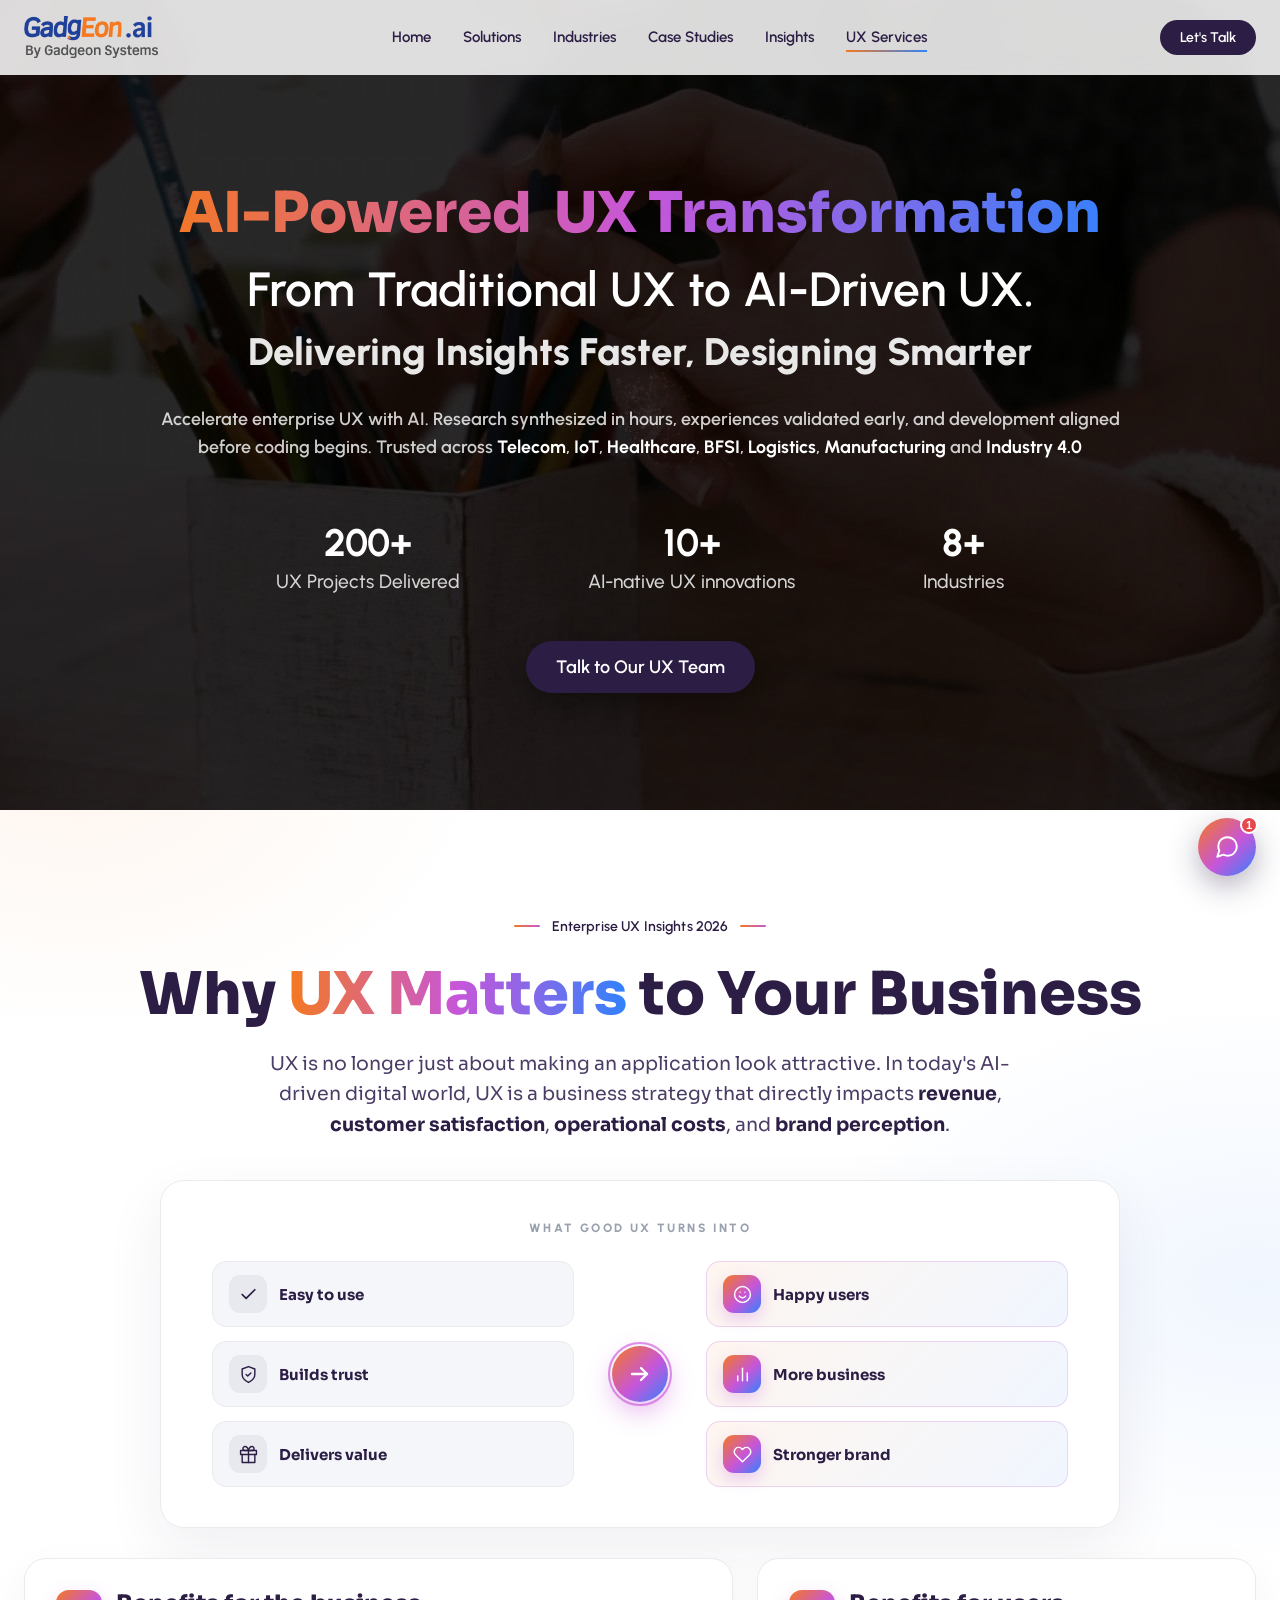
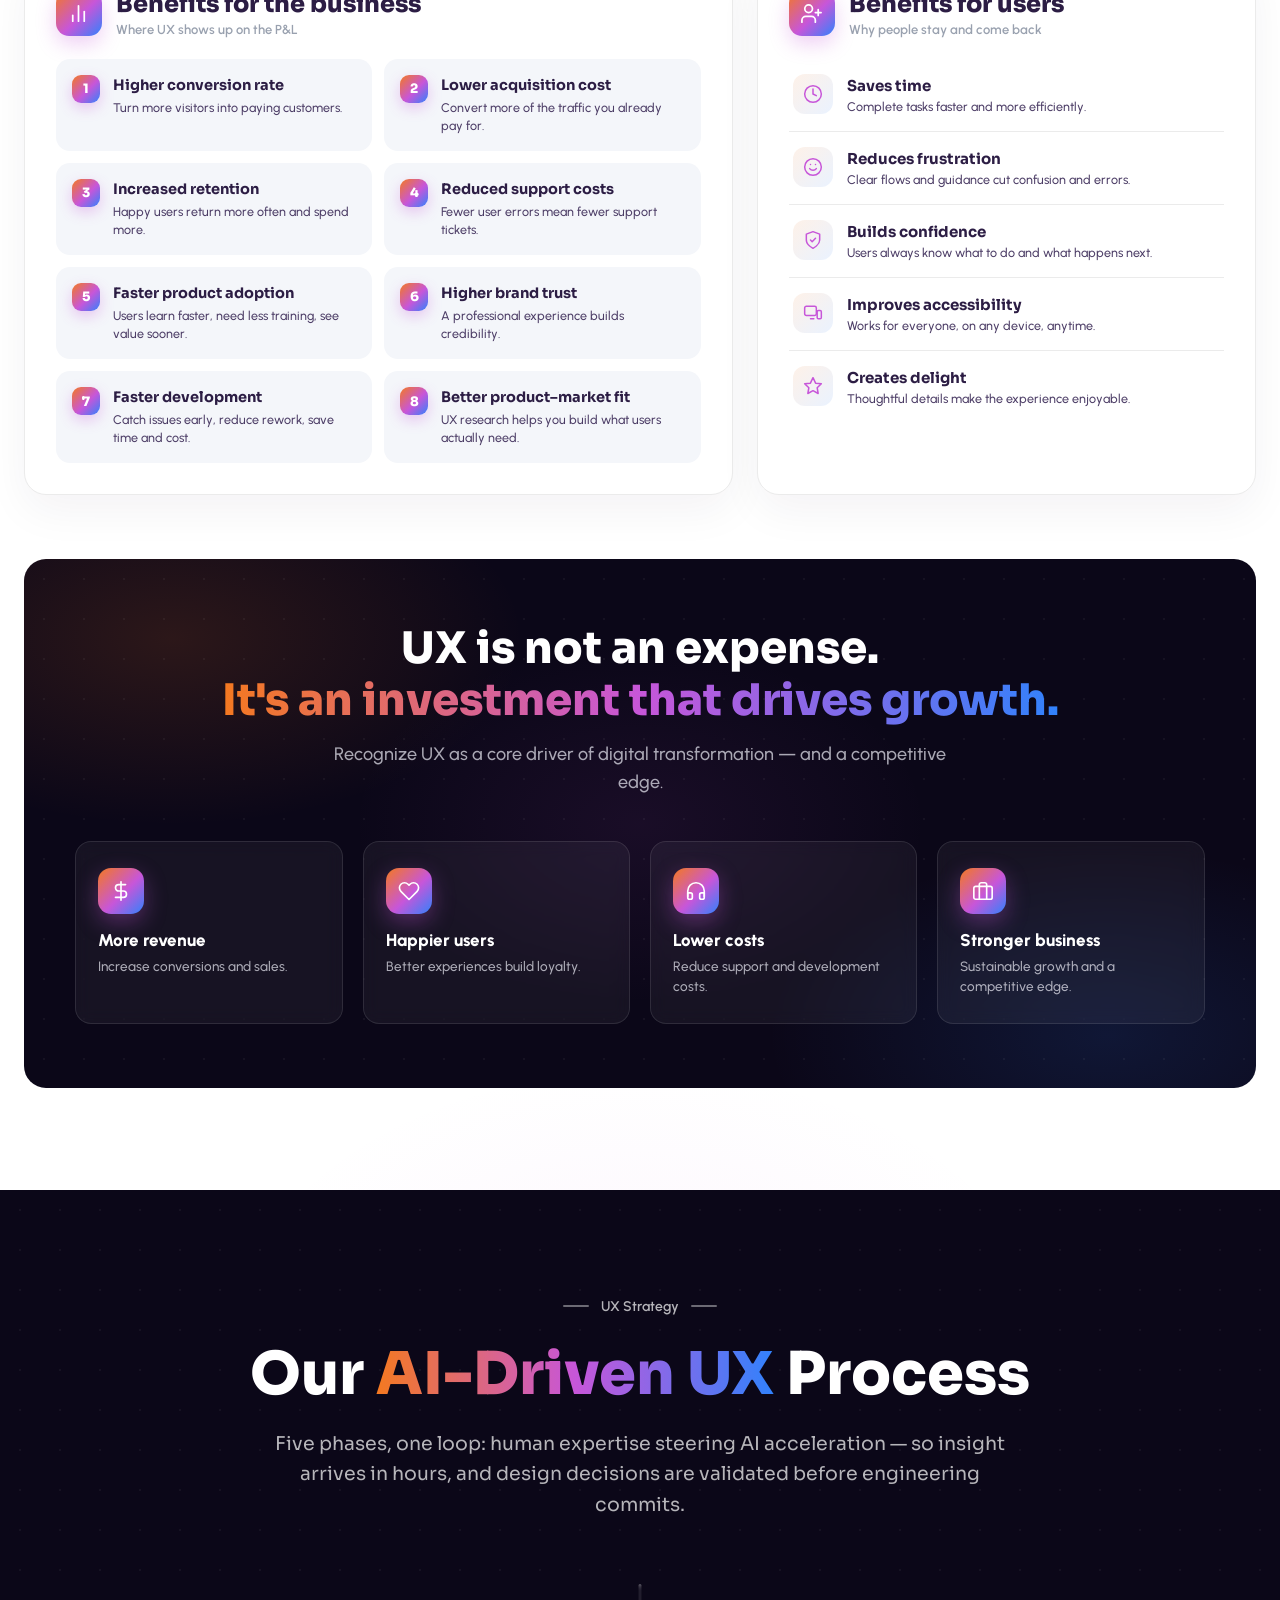
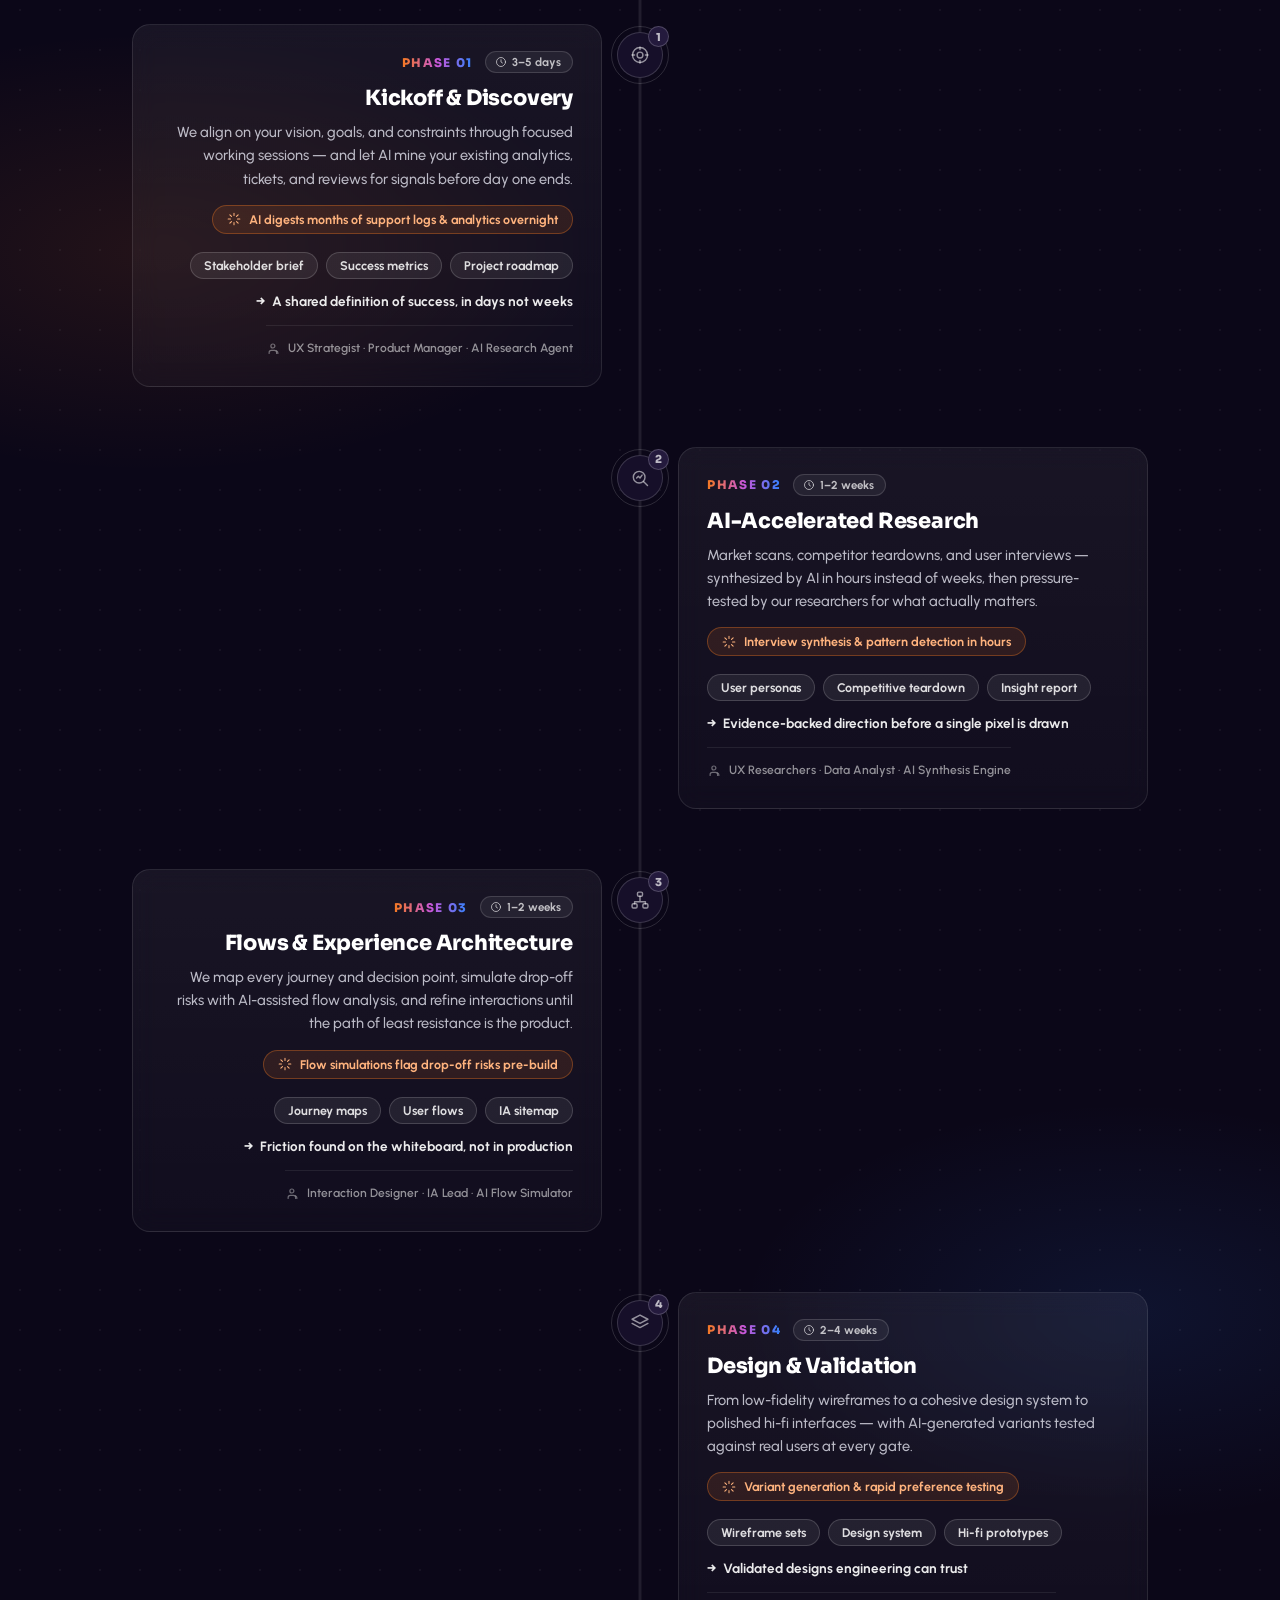
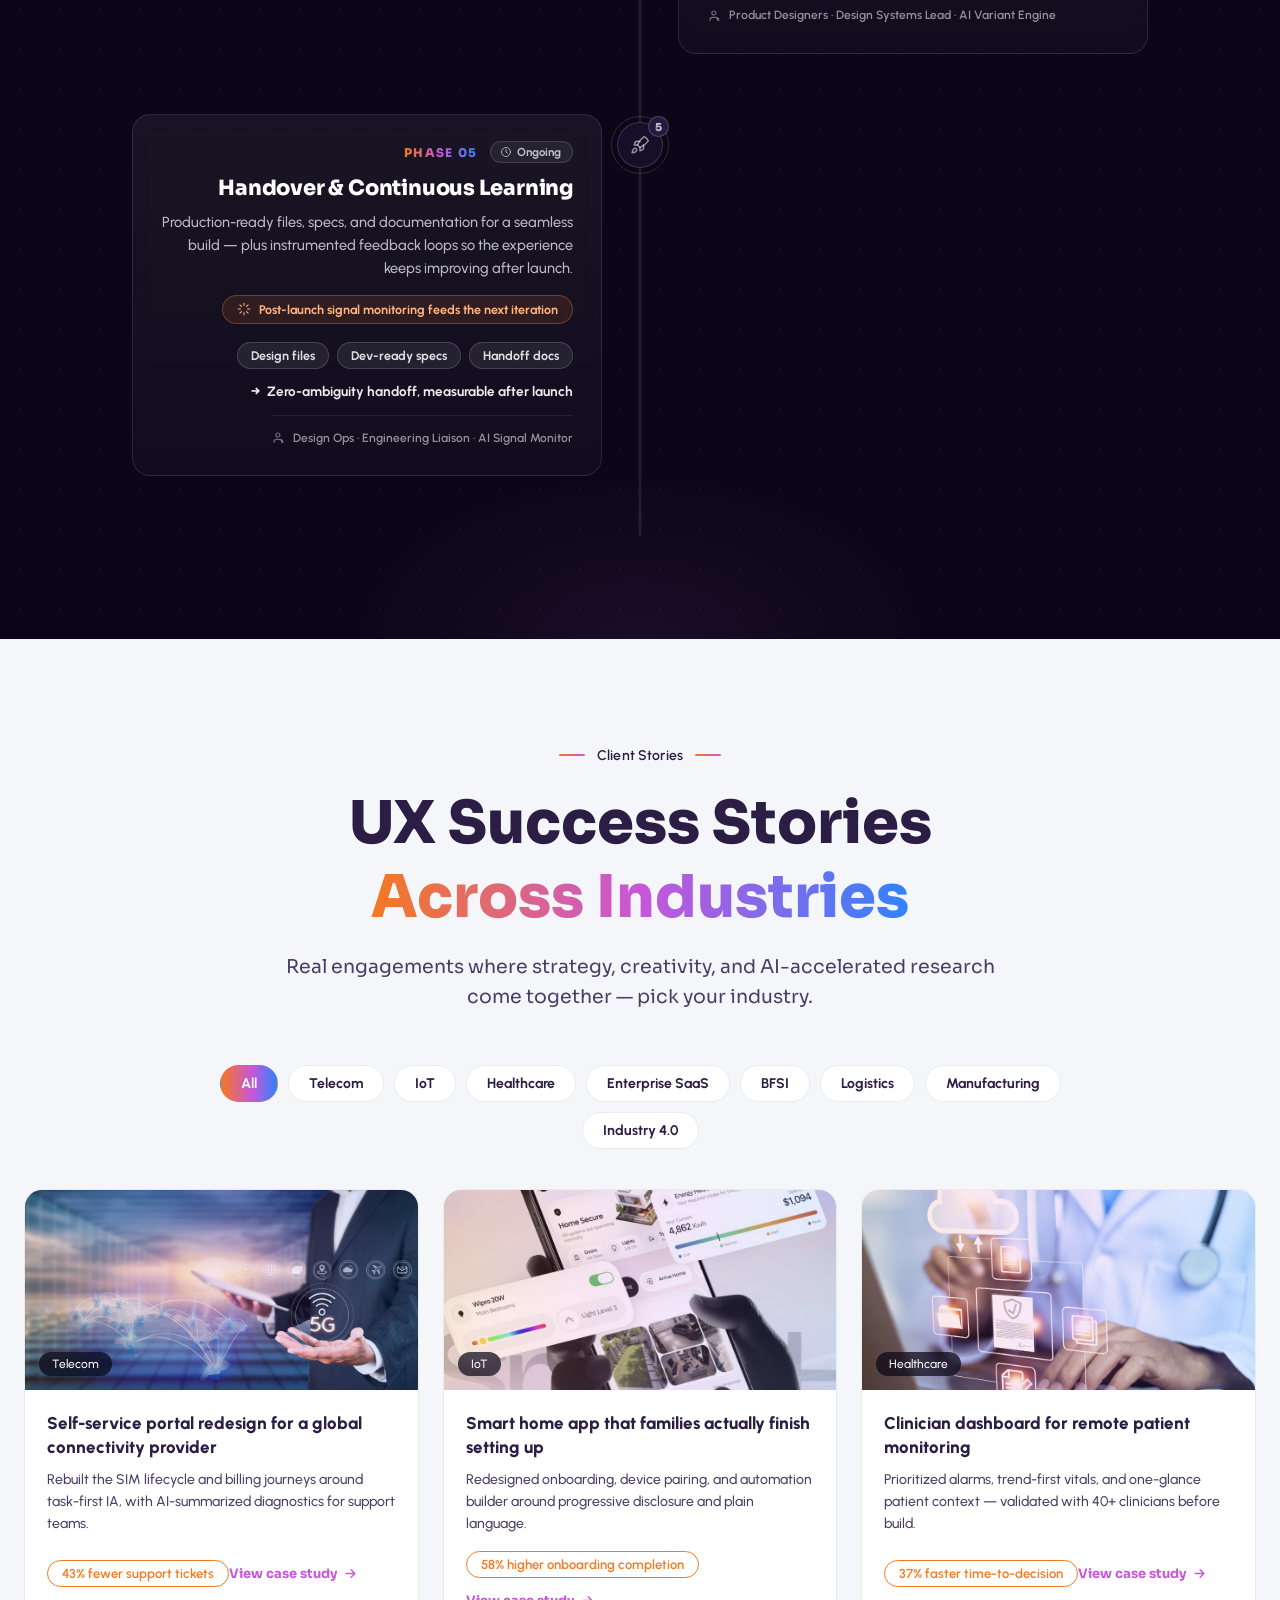
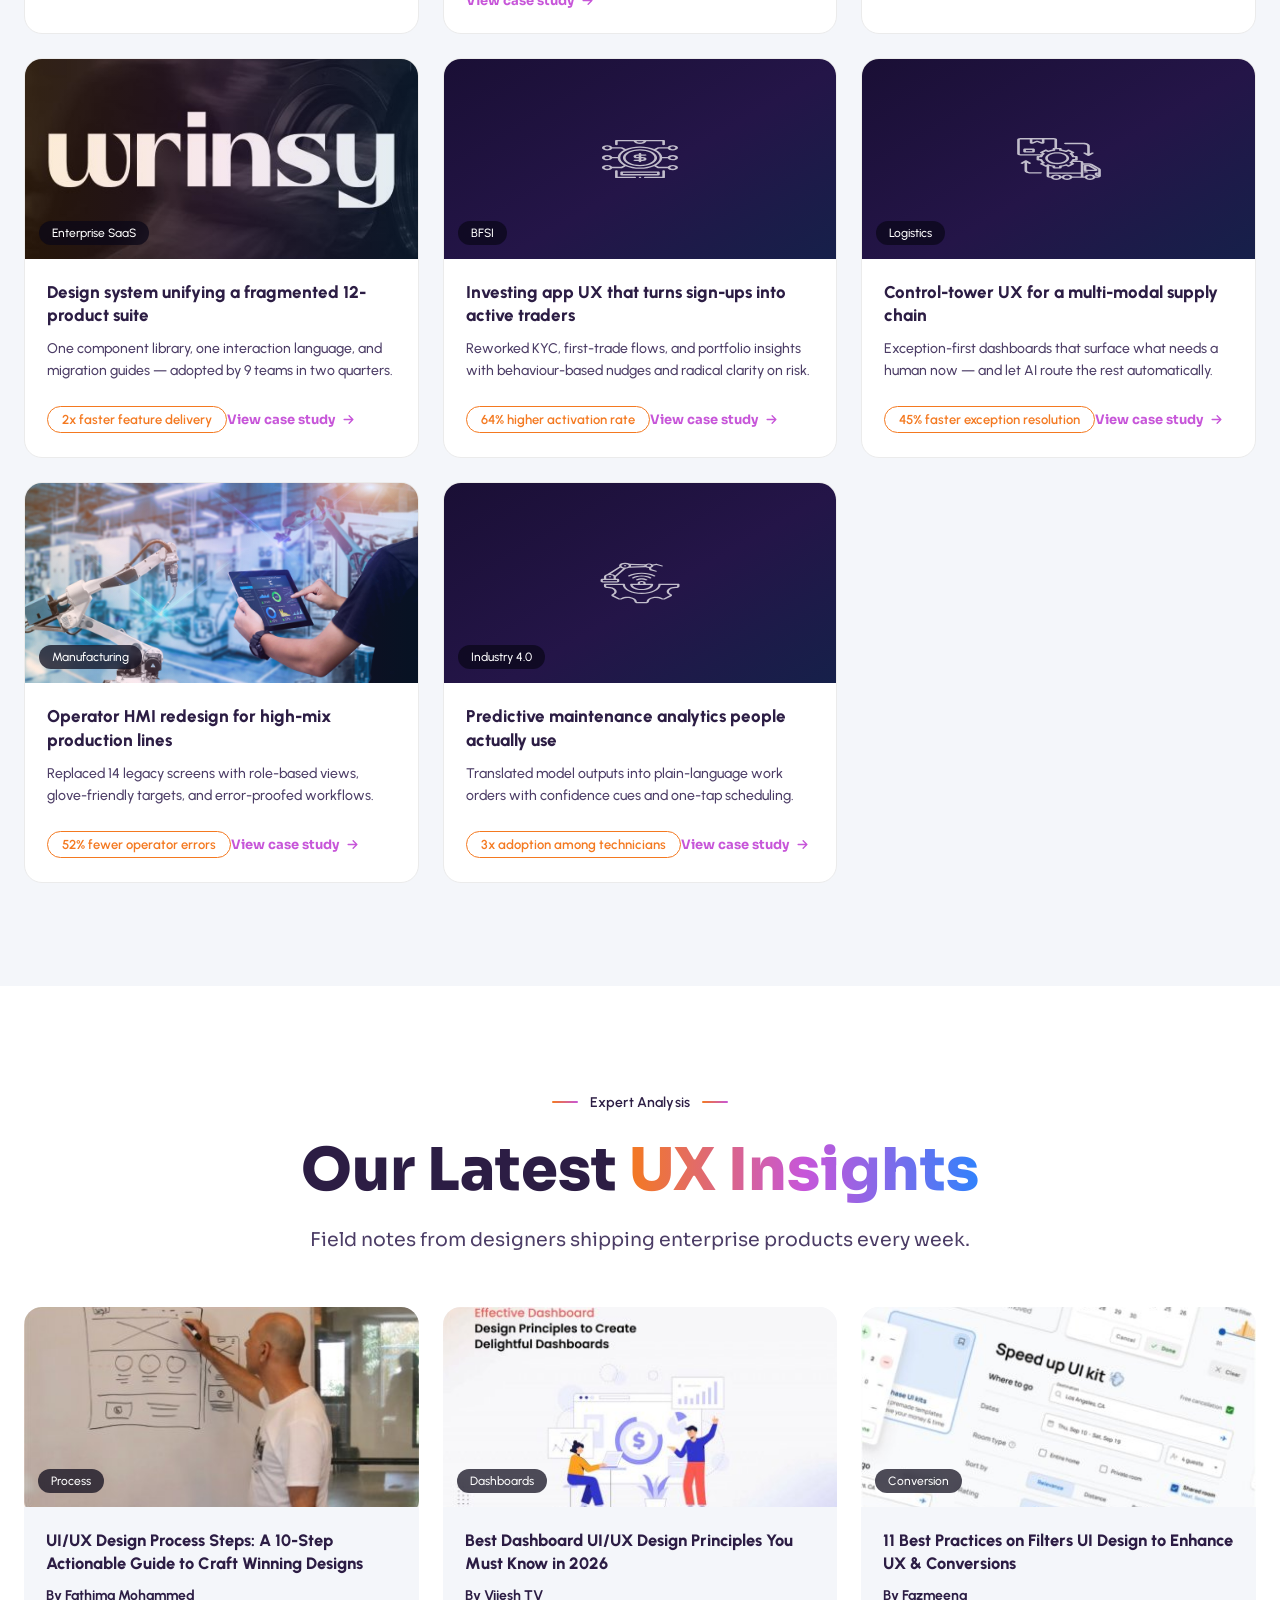
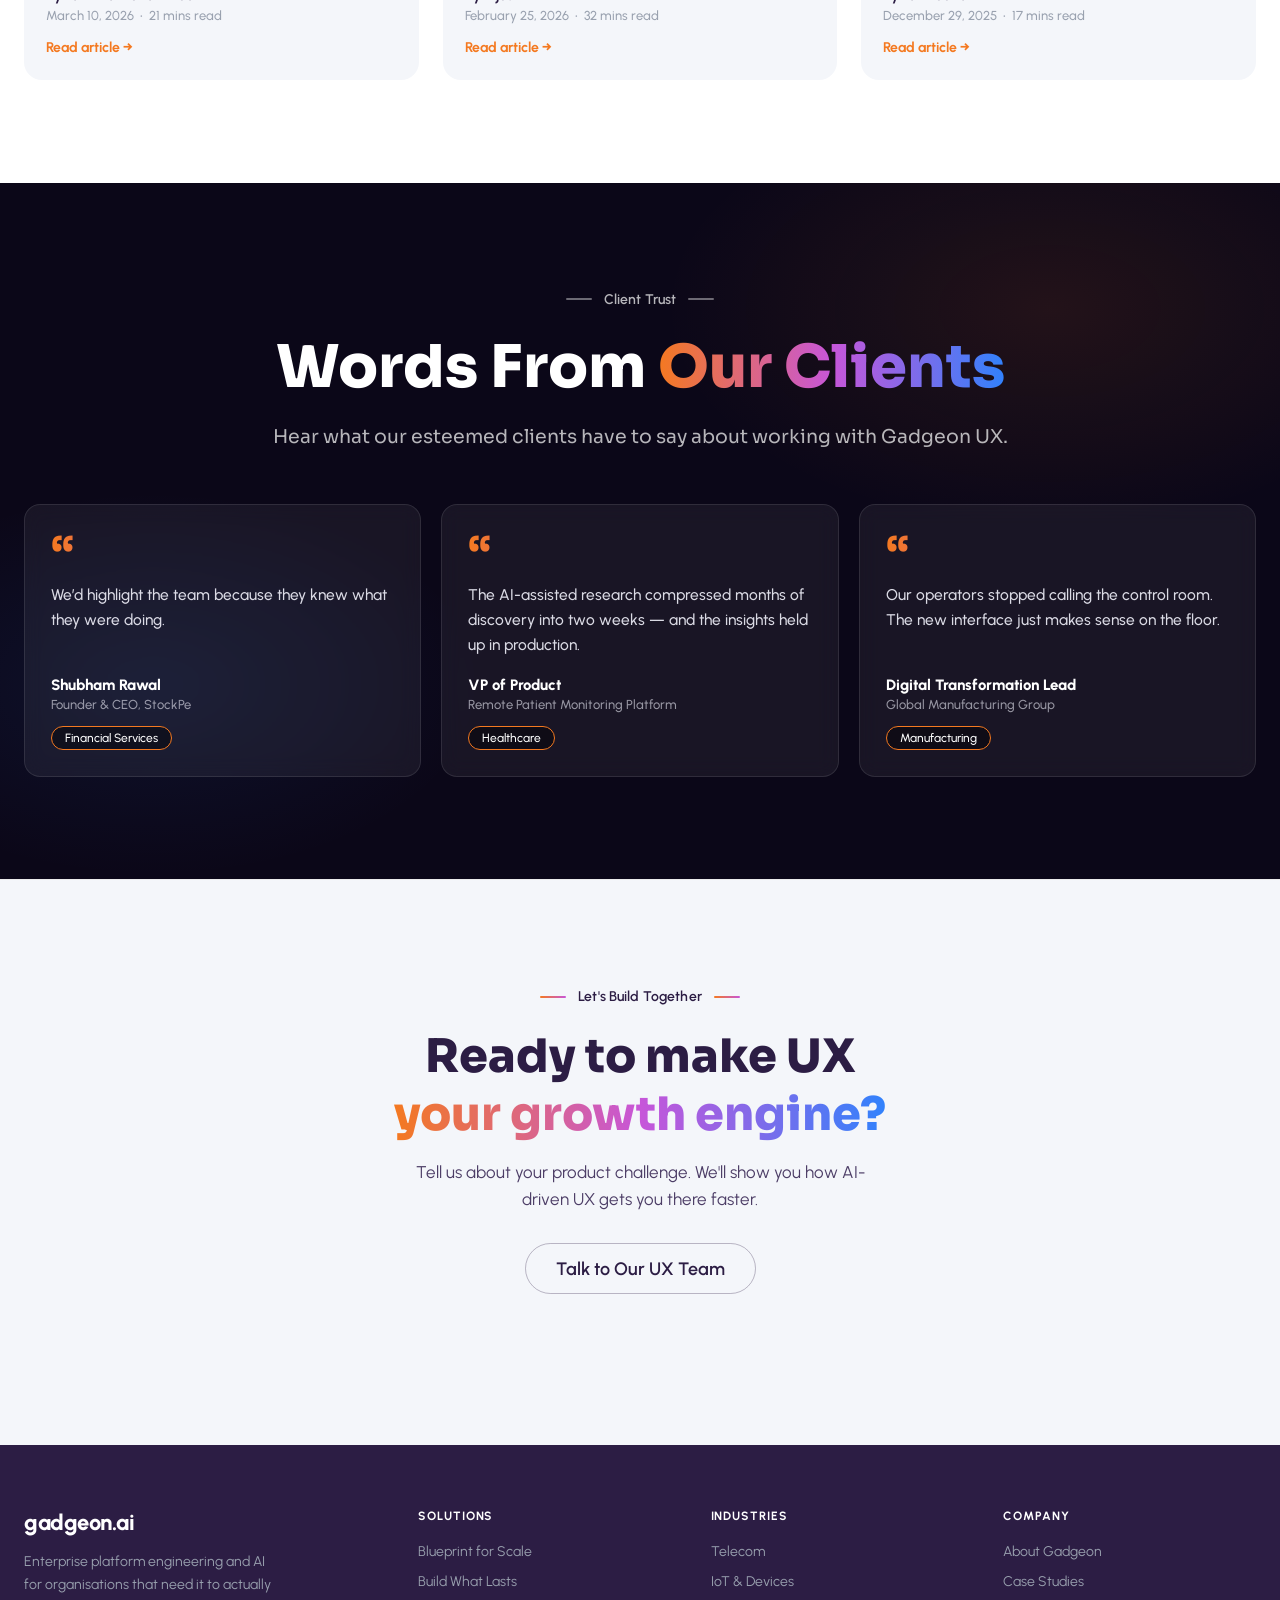
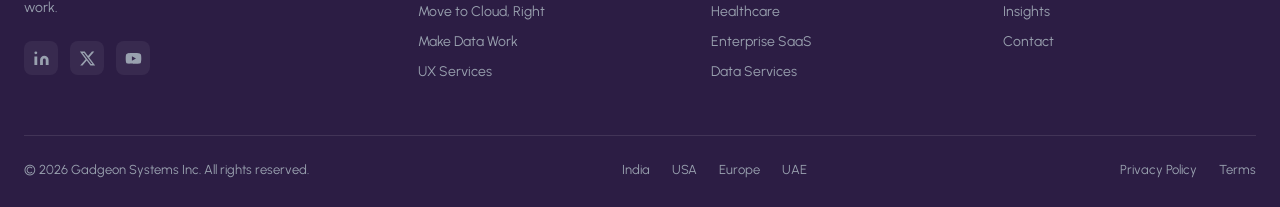
==== commit ef191ed0: "Redesign Why UX Matters as one cohesive section Rebuild the section around the screenshot content wi" ====
--- a/ux.html
+++ b/ux.html
@@ -14,7 +14,7 @@
   <link rel="preconnect" href="https://fonts.gstatic.com" crossorigin />
   <link href="https://fonts.googleapis.com/css2?family=Sora:wght@400;600;700;800&family=Urbanist:ital,wght@0,400;0,500;0,600;0,700;0,800;0,900;1,600;1,700&family=Inter:wght@400;600;700;800&display=swap" rel="stylesheet" />
   <link rel="stylesheet" href="styles.css?v=3" />
-  <link rel="stylesheet" href="ux.css?v=13" />
+  <link rel="stylesheet" href="ux.css?v=14" />
 </head>
 <body class="ux-page">
 
@@ -66,21 +66,41 @@
 
 <!-- ══ WHY UX MATTERS ══════════════════════════════ -->
 <section class="section ux-why" id="why">
+  <div class="uxwhy-bg" aria-hidden="true"></div>
+
   <div class="section-hdr">
     <div class="eyebrow center">Enterprise UX Insights 2026</div>
     <h2 class="stitle">Why <span class="grad-txt">UX Matters</span> to Your Business</h2>
-    <p class="ux-tagline">Great technology attracts users. <span class="grad-txt">Great UX keeps them.</span></p>
-    <p class="ux-lead">People judge an application not by its technology, but by how easily it helps them reach their goals. For enterprise leaders, that difference is measurable — in revenue, retention, and cost.</p>
-  </div>
-
-  <div class="uxw-pillars" id="uxWhyPillars"></div>
-
-  <!-- Benefits for users -->
-  <div class="uxu-head reveal">
-    <h3>Benefits for <span class="grad-txt">users</span></h3>
-    <p>Why people stay and come back</p>
-  </div>
-  <div class="uxu-grid" id="uxUserBenefits"></div>
+    <p class="ux-lead">UX is no longer just about making an application look attractive. In today's AI-driven digital world, UX is a business strategy that directly impacts <strong>revenue</strong>, <strong>customer satisfaction</strong>, <strong>operational costs</strong>, and <strong>brand perception</strong>.</p>
+  </div>
+
+  <!-- What good UX turns into (transformation flow) -->
+  <div class="uxflow reveal" id="uxFlow"></div>
+
+  <!-- Benefits: business + users -->
+  <div class="uxben">
+    <article class="uxben-col reveal">
+      <div class="uxben-hd">
+        <span class="uxben-hd-ico" data-icon="chart"></span>
+        <div>
+          <h3>Benefits for the business</h3>
+          <p>Where UX shows up on the P&amp;L</p>
+        </div>
+      </div>
+      <div class="uxbz-list" id="uxBizBenefits"></div>
+    </article>
+
+    <article class="uxben-col reveal">
+      <div class="uxben-hd">
+        <span class="uxben-hd-ico" data-icon="userplus"></span>
+        <div>
+          <h3>Benefits for users</h3>
+          <p>Why people stay and come back</p>
+        </div>
+      </div>
+      <div class="uxusr-list" id="uxUserBenefits"></div>
+    </article>
+  </div>
 
   <!-- Closing investment band -->
   <div class="uxinv reveal" id="uxInvestment">
@@ -292,7 +312,7 @@
 </div>
 
 <script src="script.js?v=3"></script>
-<script src="ux-content.js?v=16"></script>
+<script src="ux-content.js?v=17"></script>
 <script src="chatbot.js?v=5"></script>
 </body>
 </html>
--- a/ux.css
+++ b/ux.css
@@ -61,93 +61,140 @@
   border-color: rgba(255,255,255,.16);
 }
 
-/* ── Impact pillars (3 color-coded categories) ── */
-.uxw-pillars { display: grid; grid-template-columns: repeat(3, 1fr); gap: 24px; max-width: var(--maxw); margin: 0 auto; }
-.uxp {
-  position: relative; text-align: left; border-radius: 20px; padding: 30px 28px;
-  background: #fff; border: 1px solid var(--border); overflow: hidden;
-  transition: transform .25s, box-shadow .25s, border-color .25s;
-}
-.uxp:hover { transform: translateY(-4px); border-color: var(--pborder); box-shadow: 0 18px 44px rgba(44,29,68,.1); }
-.uxp.financial  { --pcolor: var(--grad-a); --ptint: rgba(244,121,32,.09);  --pborder: rgba(244,121,32,.35); }
-.uxp.workforce  { --pcolor: var(--grad-b); --ptint: rgba(199,86,217,.09);  --pborder: rgba(199,86,217,.35); }
-.uxp.strategic  { --pcolor: var(--grad-c); --ptint: rgba(49,130,252,.09);  --pborder: rgba(49,130,252,.35); }
-
-.uxp-head { display: flex; align-items: center; gap: 13px; margin-bottom: 22px; }
-.uxp-ico {
-  width: 46px; height: 46px; flex-shrink: 0; border-radius: 13px;
-  display: flex; align-items: center; justify-content: center;
-  background: var(--ptint); color: var(--pcolor);
-  transition: transform .3s;
-}
-.uxp:hover .uxp-ico { transform: scale(1.08) rotate(-4deg); }
-.uxp-ico svg { width: 22px; height: 22px; }
-.uxp-head-txt { min-width: 0; }
-.uxp-kicker {
-  display: block; font-size: 11.5px; font-weight: 800;
-  letter-spacing: .12em; text-transform: uppercase;
-  color: var(--pcolor); margin-bottom: 4px;
-}
-.uxp-head-txt h3 { font-weight: 700; font-size: 15px; color: var(--body-col); line-height: 1.4; margin: 0; }
-
-/* headline metric */
-.uxp-hero { padding: 4px 0 20px; border-bottom: 1px solid var(--border); margin-bottom: 18px; }
-.uxp-hero .uxp-metric-v {
-  display: block; font-family: var(--font-head); font-weight: 800;
-  font-size: clamp(40px, 5vw, 52px); line-height: 1; letter-spacing: -.03em;
-  color: var(--pcolor); font-variant-numeric: tabular-nums;
-}
-.uxp-hero .uxp-metric-l { display: block; font-size: 13px; font-weight: 600; color: var(--body-col); margin-top: 8px; }
-
-/* two supporting stats */
-.uxp-mini { display: grid; grid-template-columns: 1fr 1fr; gap: 18px; }
-.uxp-stat .uxp-metric-v {
-  display: block; font-family: var(--font-head); font-weight: 800;
-  font-size: 24px; line-height: 1; letter-spacing: -.02em;
-  color: var(--primary); font-variant-numeric: tabular-nums;
-}
-.uxp-stat .uxp-metric-l { display: block; font-size: 12px; font-weight: 600; color: var(--muted); margin-top: 5px; line-height: 1.35; }
-
-.ux-footnote { text-align: center; font-size: 12px; color: var(--muted); margin-top: 26px; }
-
-/* ── Header tagline ── */
-.ux-tagline {
-  font-family: var(--font-head); font-weight: 800;
-  font-size: clamp(20px, 2.4vw, 30px); color: var(--primary);
-  line-height: 1.25; margin: 14px auto 0; max-width: 760px;
-}
-
-/* ── Benefits for users ── */
-.uxu-head { text-align: center; margin: 72px auto 32px; }
-.uxu-head h3 { font-family: var(--font-head); font-weight: 800; font-size: clamp(24px, 2.8vw, 34px); color: var(--primary); margin: 0 0 6px; }
-.uxu-head p { font-size: 15px; font-weight: 600; color: var(--muted); margin: 0; }
-.uxu-grid {
-  display: grid; grid-template-columns: repeat(5, 1fr); gap: 18px;
-  max-width: var(--maxw); margin: 0 auto;
-}
-.uxu-item {
-  text-align: center; padding: 26px 18px;
-  background: var(--bg-light); border: 1px solid var(--border); border-radius: 16px;
+/* ══ WHY UX MATTERS — one cohesive section ══ */
+.ux-why { position: relative; overflow: hidden; }
+.ux-why .section-hdr { margin-bottom: 40px; }
+.ux-why .ux-lead strong { color: var(--primary); font-weight: 700; }
+/* ambient wash that ties the sub-blocks into one section */
+.uxwhy-bg {
+  position: absolute; inset: 0; pointer-events: none; z-index: 0;
+  background:
+    radial-gradient(680px 440px at 6% -2%, rgba(244,121,32,.07), transparent 60%),
+    radial-gradient(760px 480px at 98% 24%, rgba(49,130,252,.07), transparent 60%),
+    radial-gradient(680px 460px at 50% 108%, rgba(199,86,217,.06), transparent 62%);
+}
+.ux-why > *:not(.uxwhy-bg) { position: relative; z-index: 1; }
+
+/* ── Flow: what good UX turns into ── */
+.uxflow {
+  max-width: 960px; margin: 0 auto 30px;
+  background: #fff; border: 1px solid var(--border); border-radius: 24px;
+  padding: clamp(26px, 3.2vw, 40px) clamp(20px, 4vw, 54px);
+  box-shadow: 0 22px 60px rgba(44,29,68,.07);
+}
+.uxflow-title {
+  text-align: center; font-size: 12px; font-weight: 800; letter-spacing: .2em;
+  text-transform: uppercase; color: var(--muted); margin-bottom: 26px;
+}
+.uxflow-row {
+  display: grid; grid-template-columns: 1fr auto 1fr; align-items: center;
+  gap: clamp(14px, 3vw, 44px);
+}
+.uxflow-col { display: flex; flex-direction: column; gap: 14px; }
+.uxflow-chip {
+  display: flex; align-items: center; gap: 12px;
+  padding: 13px 16px; border-radius: 14px;
+  border: 1px solid var(--border); background: var(--bg-light);
   transition: transform .25s, box-shadow .25s, border-color .25s, background .25s;
 }
-.uxu-item:hover {
-  transform: translateY(-4px); background: #fff;
-  border-color: rgba(49,130,252,.35); box-shadow: 0 14px 34px rgba(44,29,68,.10);
-}
-.uxu-ico {
-  width: 48px; height: 48px; margin: 0 auto 14px; border-radius: 14px;
+.uxflow-chip:hover { transform: translateY(-3px); background: #fff; box-shadow: 0 12px 28px rgba(44,29,68,.10); }
+.uxflow-ico {
+  width: 38px; height: 38px; flex-shrink: 0; border-radius: 11px;
+  display: flex; align-items: center; justify-content: center; transition: transform .25s;
+}
+.uxflow-ico svg { width: 19px; height: 19px; }
+.uxflow-chip:hover .uxflow-ico { transform: scale(1.08); }
+.uxflow-lbl { font-family: var(--font-head); font-weight: 700; font-size: 15px; color: var(--primary); }
+/* inputs: neutral · outputs: gradient */
+.uxflow-col.in .uxflow-ico { background: rgba(44,29,68,.06); color: var(--primary); }
+.uxflow-col.out .uxflow-chip {
+  border-color: rgba(199,86,217,.22);
+  background: linear-gradient(135deg, rgba(244,121,32,.07), rgba(49,130,252,.07));
+}
+.uxflow-col.out .uxflow-ico {
+  color: #fff; background: linear-gradient(135deg, var(--grad-a), var(--grad-b) 55%, var(--grad-c));
+  box-shadow: 0 6px 16px rgba(199,86,217,.28);
+}
+/* central pulsing arrow */
+.uxflow-mid { display: flex; align-items: center; justify-content: center; }
+.uxflow-arrow {
+  position: relative; width: 56px; height: 56px; border-radius: 50%;
   display: flex; align-items: center; justify-content: center; color: #fff;
   background: linear-gradient(135deg, var(--grad-a), var(--grad-b) 55%, var(--grad-c));
-  box-shadow: 0 8px 20px rgba(199,86,217,.28); transition: transform .25s;
-}
-.uxu-item:hover .uxu-ico { transform: scale(1.1) rotate(-4deg); }
-.uxu-ico svg { width: 23px; height: 23px; }
-.uxu-item h4 { font-weight: 700; font-size: 16px; color: var(--primary); margin: 0 0 6px; }
-.uxu-item p { font-size: 13.5px; font-weight: 500; color: var(--body-col); line-height: 1.5; margin: 0; }
+  box-shadow: 0 10px 26px rgba(199,86,217,.4);
+}
+.uxflow-arrow svg { width: 24px; height: 24px; }
+.uxflow-arrow::before, .uxflow-arrow::after {
+  content: ''; position: absolute; inset: -4px; border-radius: 50%;
+  border: 2px solid rgba(199,86,217,.4); animation: uxpulse 2.6s ease-out infinite;
+}
+.uxflow-arrow::after { animation-delay: 1.3s; }
+@keyframes uxpulse { 0% { transform: scale(1); opacity: .75; } 70% { transform: scale(1.55); opacity: 0; } 100% { opacity: 0; } }
+@media (prefers-reduced-motion: reduce) { .uxflow-arrow::before, .uxflow-arrow::after { animation: none; } }
+
+/* ── Benefits: business + users ── */
+.uxben {
+  display: grid; grid-template-columns: 1.42fr 1fr; gap: 24px;
+  max-width: var(--maxw); margin: 0 auto;
+}
+.uxben-col {
+  background: #fff; border: 1px solid var(--border); border-radius: 22px;
+  padding: clamp(22px, 2.4vw, 32px);
+  box-shadow: 0 16px 44px rgba(44,29,68,.05);
+}
+.uxben-hd { display: flex; align-items: center; gap: 14px; margin-bottom: 22px; }
+.uxben-hd-ico {
+  width: 46px; height: 46px; flex-shrink: 0; border-radius: 13px; color: #fff;
+  display: flex; align-items: center; justify-content: center;
+  background: linear-gradient(135deg, var(--grad-a), var(--grad-b) 55%, var(--grad-c));
+  box-shadow: 0 8px 20px rgba(199,86,217,.28);
+}
+.uxben-hd-ico svg { width: 23px; height: 23px; }
+.uxben-hd h3 { font-family: var(--font-head); font-weight: 800; font-size: clamp(19px, 2vw, 24px); color: var(--primary); margin: 0; line-height: 1.2; }
+.uxben-hd p { font-size: 13px; font-weight: 600; color: var(--muted); margin: 3px 0 0; }
+
+/* business — numbered, 2-col inner grid */
+.uxbz-list { display: grid; grid-template-columns: 1fr 1fr; gap: 12px; }
+.uxbz-item {
+  display: flex; gap: 13px; padding: 15px; border-radius: 14px;
+  background: var(--bg-light); border: 1px solid transparent;
+  transition: transform .22s, box-shadow .22s, border-color .22s, background .22s;
+}
+.uxbz-item:hover { transform: translateY(-3px); background: #fff; border-color: rgba(49,130,252,.28); box-shadow: 0 12px 28px rgba(44,29,68,.09); }
+.uxbz-num {
+  flex-shrink: 0; width: 28px; height: 28px; border-radius: 9px;
+  display: flex; align-items: center; justify-content: center;
+  font-family: var(--font-head); font-weight: 800; font-size: 13px; color: #fff;
+  background: linear-gradient(135deg, var(--grad-a), var(--grad-b) 55%, var(--grad-c));
+  box-shadow: 0 5px 14px rgba(199,86,217,.3);
+}
+.uxbz-txt h4 { font-family: var(--font-head); font-weight: 700; font-size: 14.5px; color: var(--primary); margin: 1px 0 4px; line-height: 1.3; }
+.uxbz-txt p { font-size: 12.5px; font-weight: 500; color: var(--body-col); line-height: 1.45; margin: 0; }
+
+/* users — single-column icon list */
+.uxusr-list { display: flex; flex-direction: column; }
+.uxusr-item {
+  display: flex; gap: 14px; align-items: flex-start; padding: 15px 4px;
+  border-bottom: 1px solid var(--border); transition: transform .2s;
+}
+.uxusr-item:last-child { border-bottom: 0; }
+.uxusr-item:hover { transform: translateX(4px); }
+.uxusr-ico {
+  width: 40px; height: 40px; flex-shrink: 0; border-radius: 12px; color: var(--grad-b);
+  display: flex; align-items: center; justify-content: center;
+  background: linear-gradient(135deg, rgba(244,121,32,.1), rgba(49,130,252,.1));
+  transition: color .22s, background .22s;
+}
+.uxusr-item:hover .uxusr-ico {
+  color: #fff; background: linear-gradient(135deg, var(--grad-a), var(--grad-b) 55%, var(--grad-c));
+}
+.uxusr-ico svg { width: 20px; height: 20px; }
+.uxusr-txt h4 { font-family: var(--font-head); font-weight: 700; font-size: 15px; color: var(--primary); margin: 2px 0 3px; }
+.uxusr-txt p { font-size: 12.5px; font-weight: 500; color: var(--body-col); line-height: 1.45; margin: 0; }
 
 /* ── Closing investment band (dark) ── */
 .uxinv {
-  position: relative; overflow: hidden; max-width: var(--maxw); margin: 80px auto 0;
+  position: relative; overflow: hidden; max-width: var(--maxw); margin: 64px auto 0;
   background: var(--dark); border-radius: 22px; padding: clamp(40px, 5vw, 68px) clamp(24px, 4vw, 56px);
 }
 .uxinv::before {
@@ -412,13 +459,19 @@
 /* ══ RESPONSIVE ══════════════════════════════════ */
 @media (max-width: 1000px) {
   .uxc-grid, .uxb-grid, .uxt-grid { grid-template-columns: repeat(2, 1fr); }
-  .uxw-pillars { grid-template-columns: 1fr; max-width: 620px; }
-  .uxu-grid { grid-template-columns: repeat(3, 1fr); }
+  .uxben { grid-template-columns: 1fr; max-width: 720px; }
   .uxinv-grid { grid-template-columns: repeat(2, 1fr); }
+}
+@media (max-width: 620px) {
+  /* flow: stack inputs → arrow (rotated) → outputs */
+  .uxflow-row { grid-template-columns: 1fr; }
+  .uxflow-mid { padding: 4px 0; }
+  .uxflow-arrow { transform: rotate(90deg); }
 }
 @media (max-width: 720px) {
   .ux-hero { min-height: 640px; }
-  .uxw-pillars, .uxc-grid, .uxb-grid, .uxt-grid, .uxu-grid, .uxinv-grid { grid-template-columns: 1fr; }
+  .uxc-grid, .uxb-grid, .uxt-grid, .uxinv-grid { grid-template-columns: 1fr; }
+  .uxbz-list { grid-template-columns: 1fr; }
   /* timeline: single column, rail on the left */
   .tl-line { left: 27px; transform: none; }
   .tl-step, .tl-step.flip { grid-template-columns: 1fr; padding-left: 72px; }
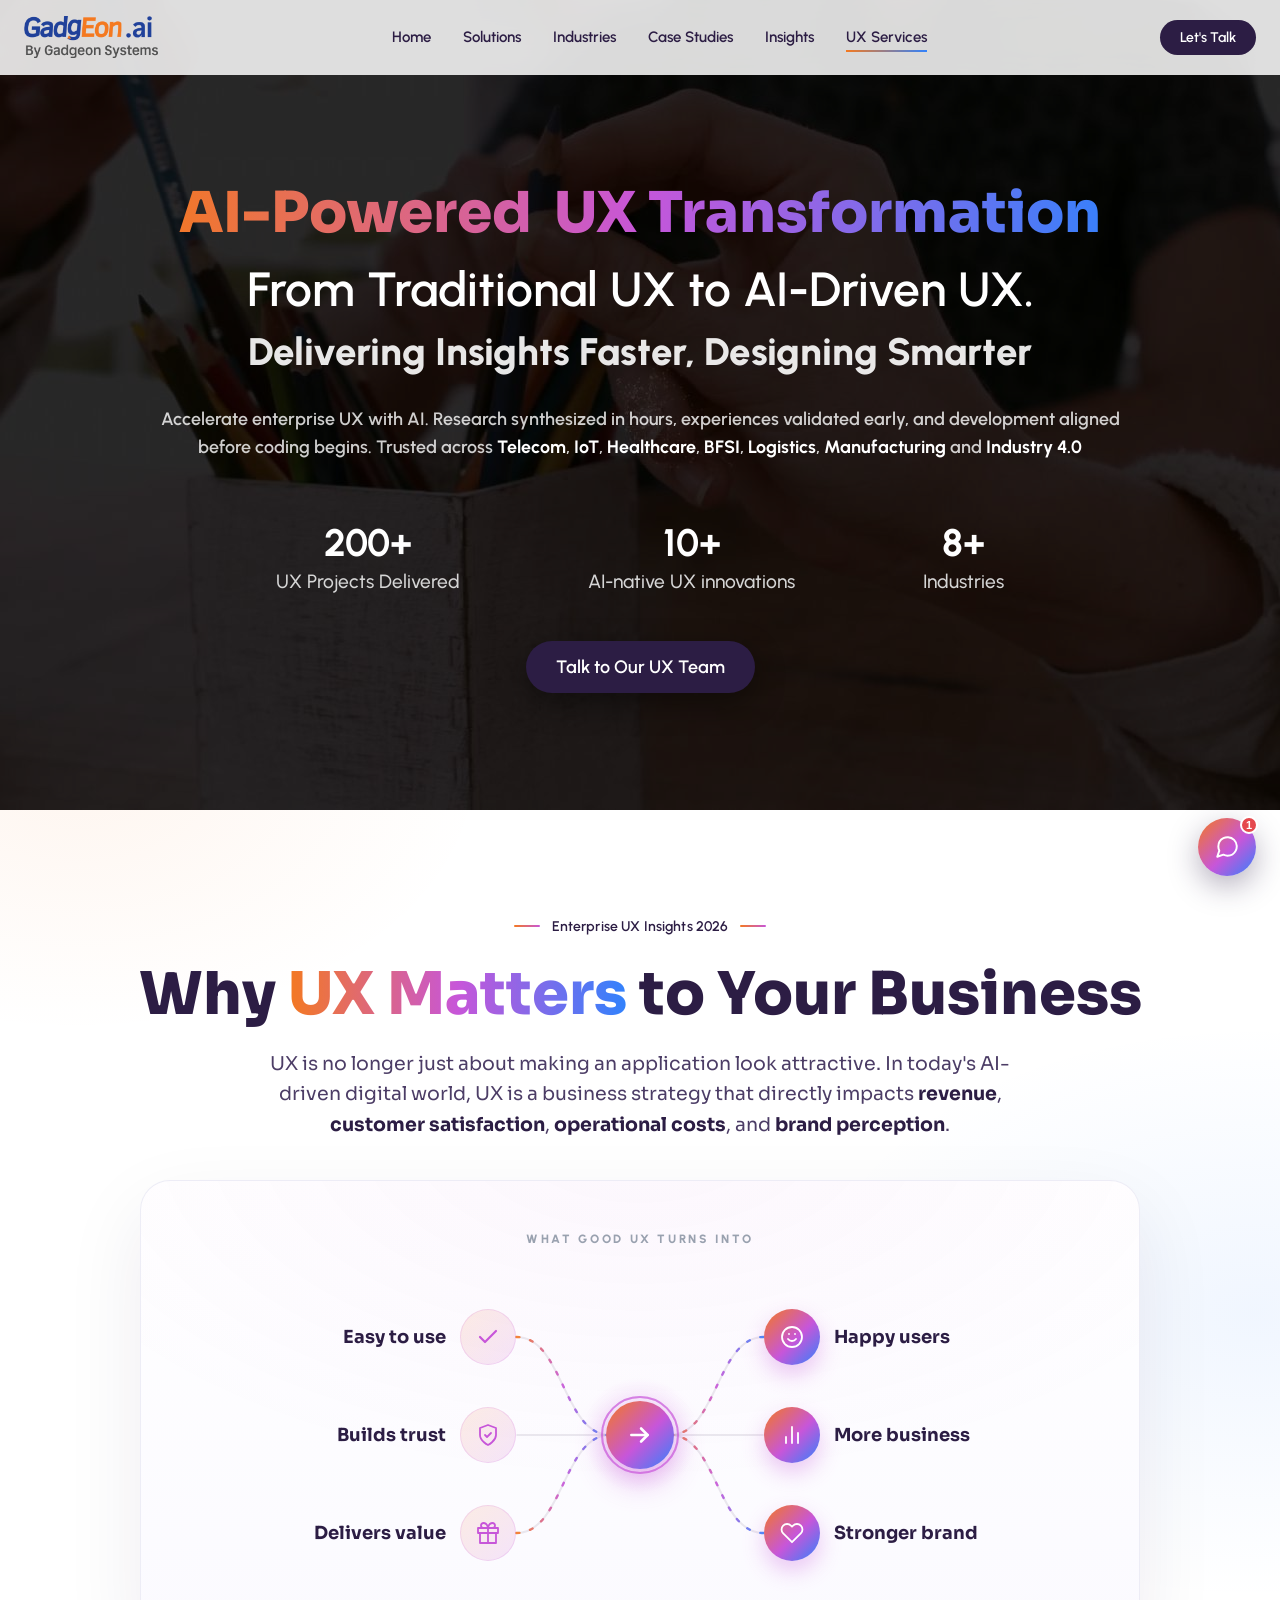
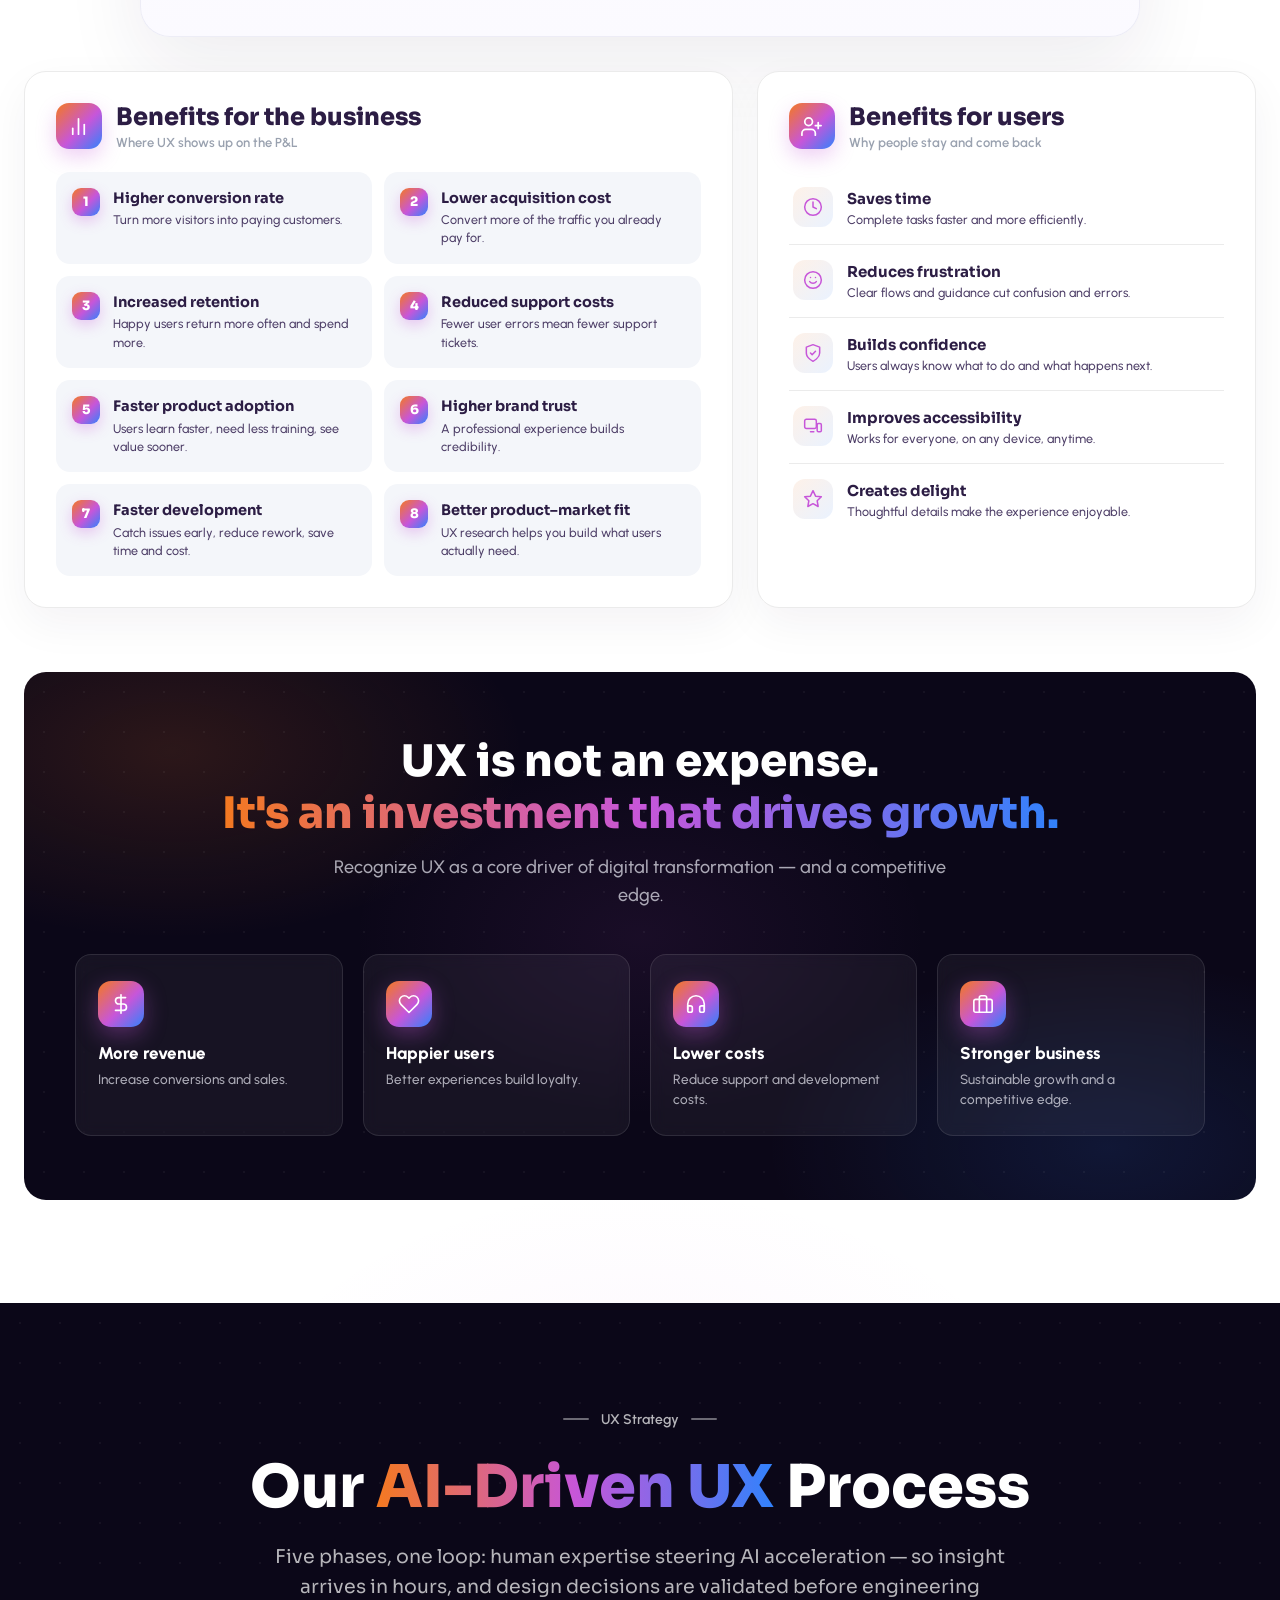
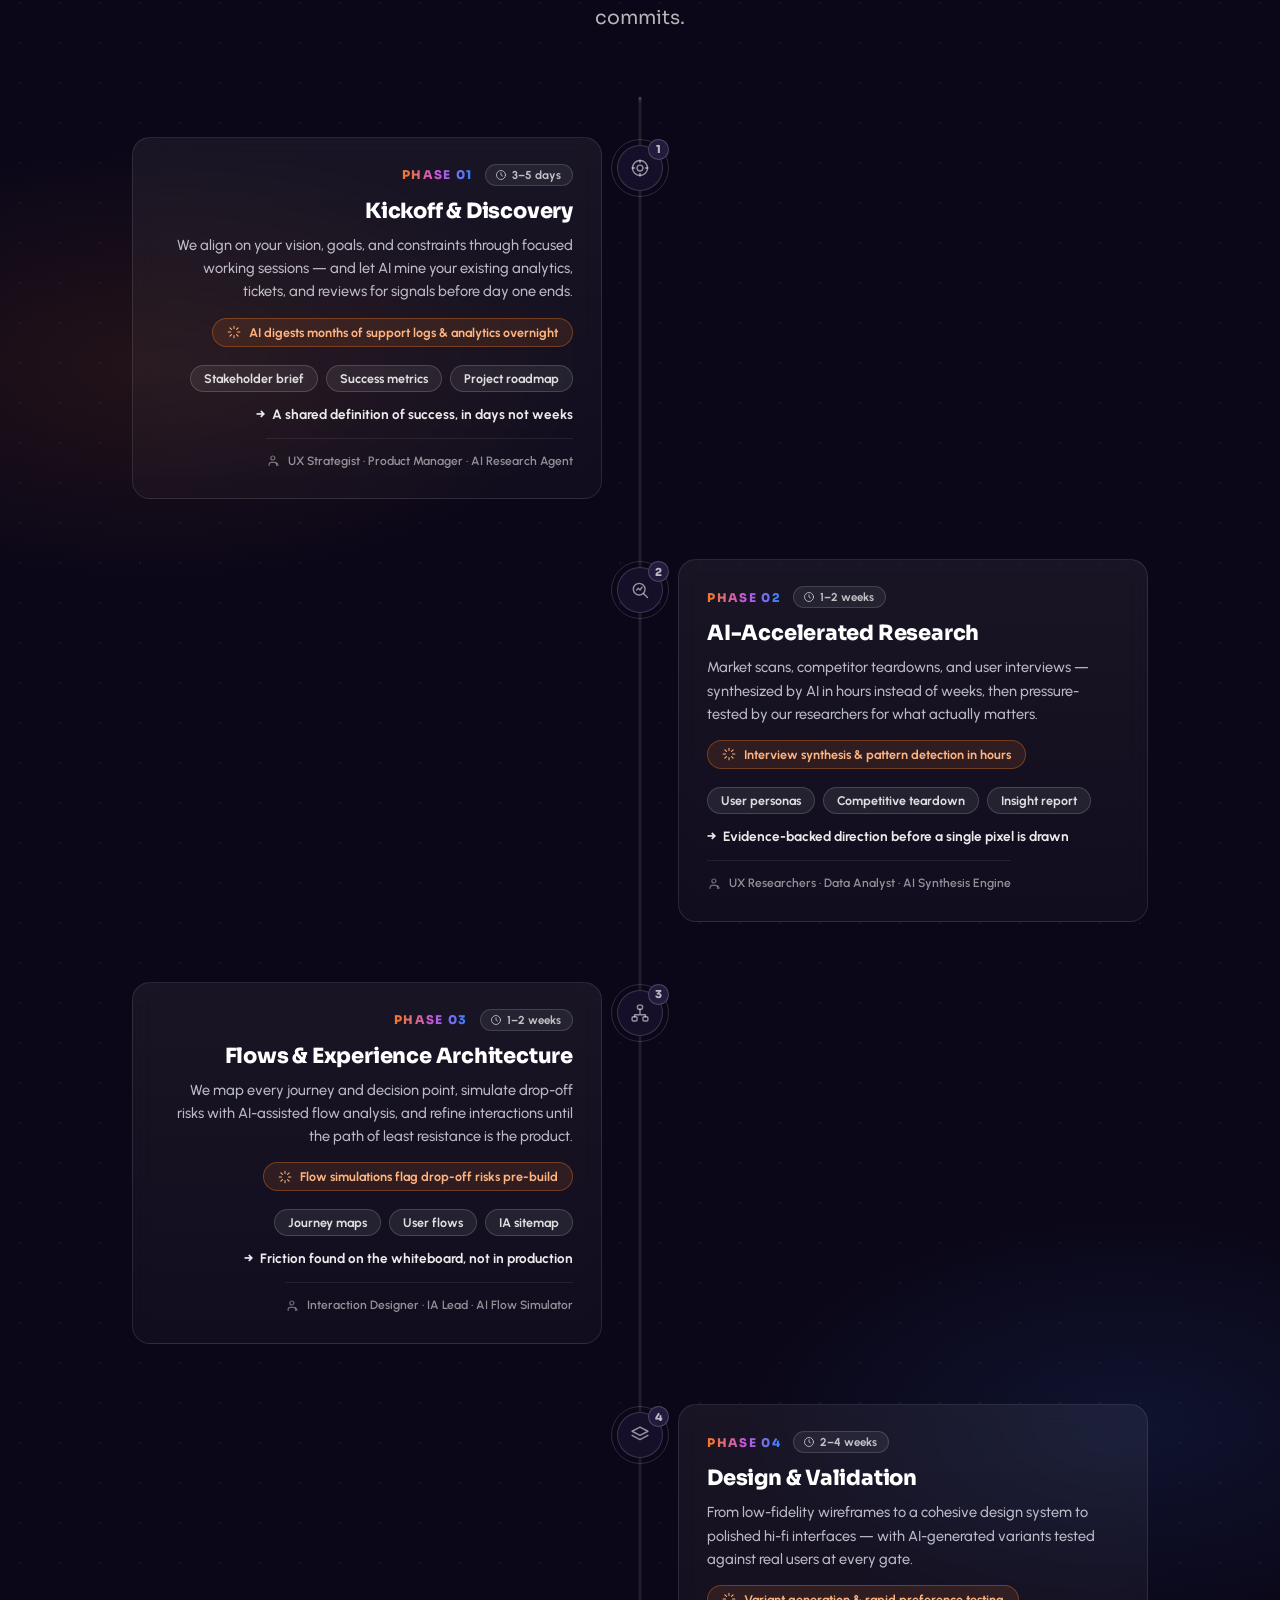
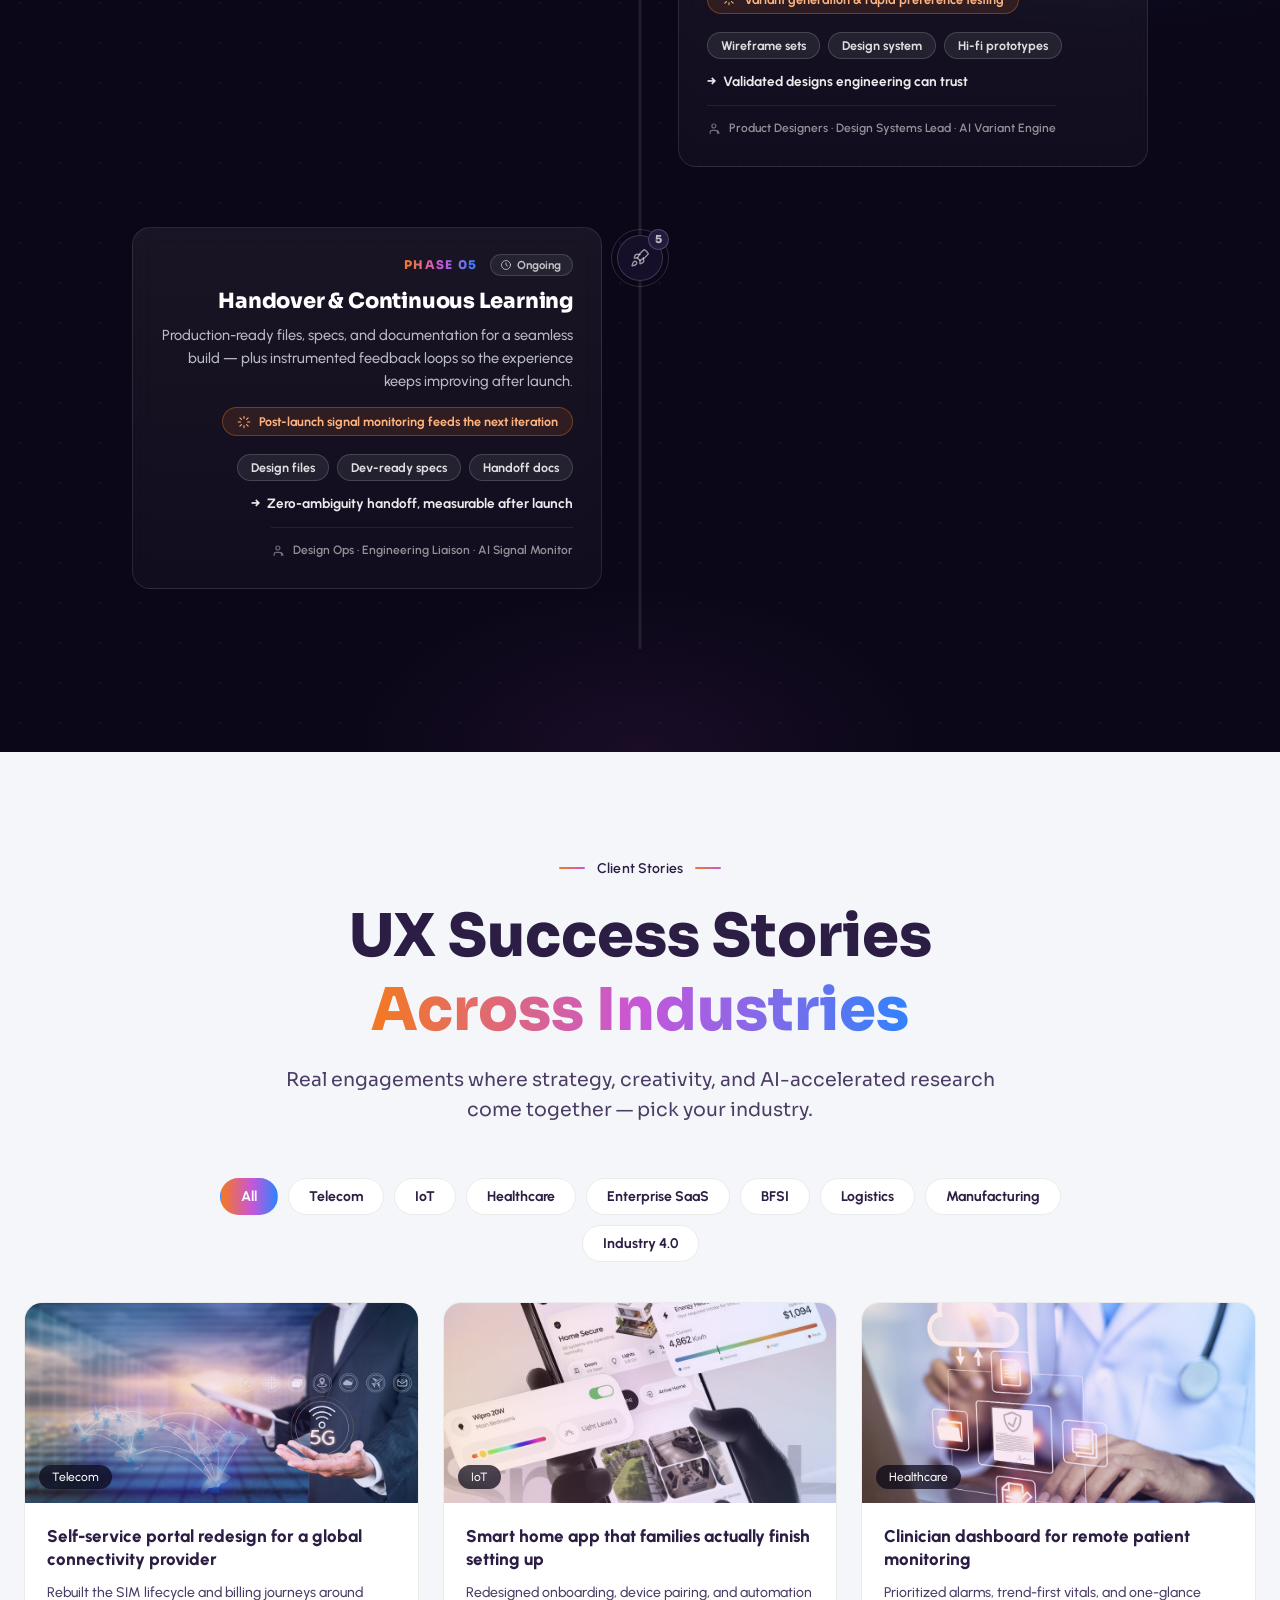
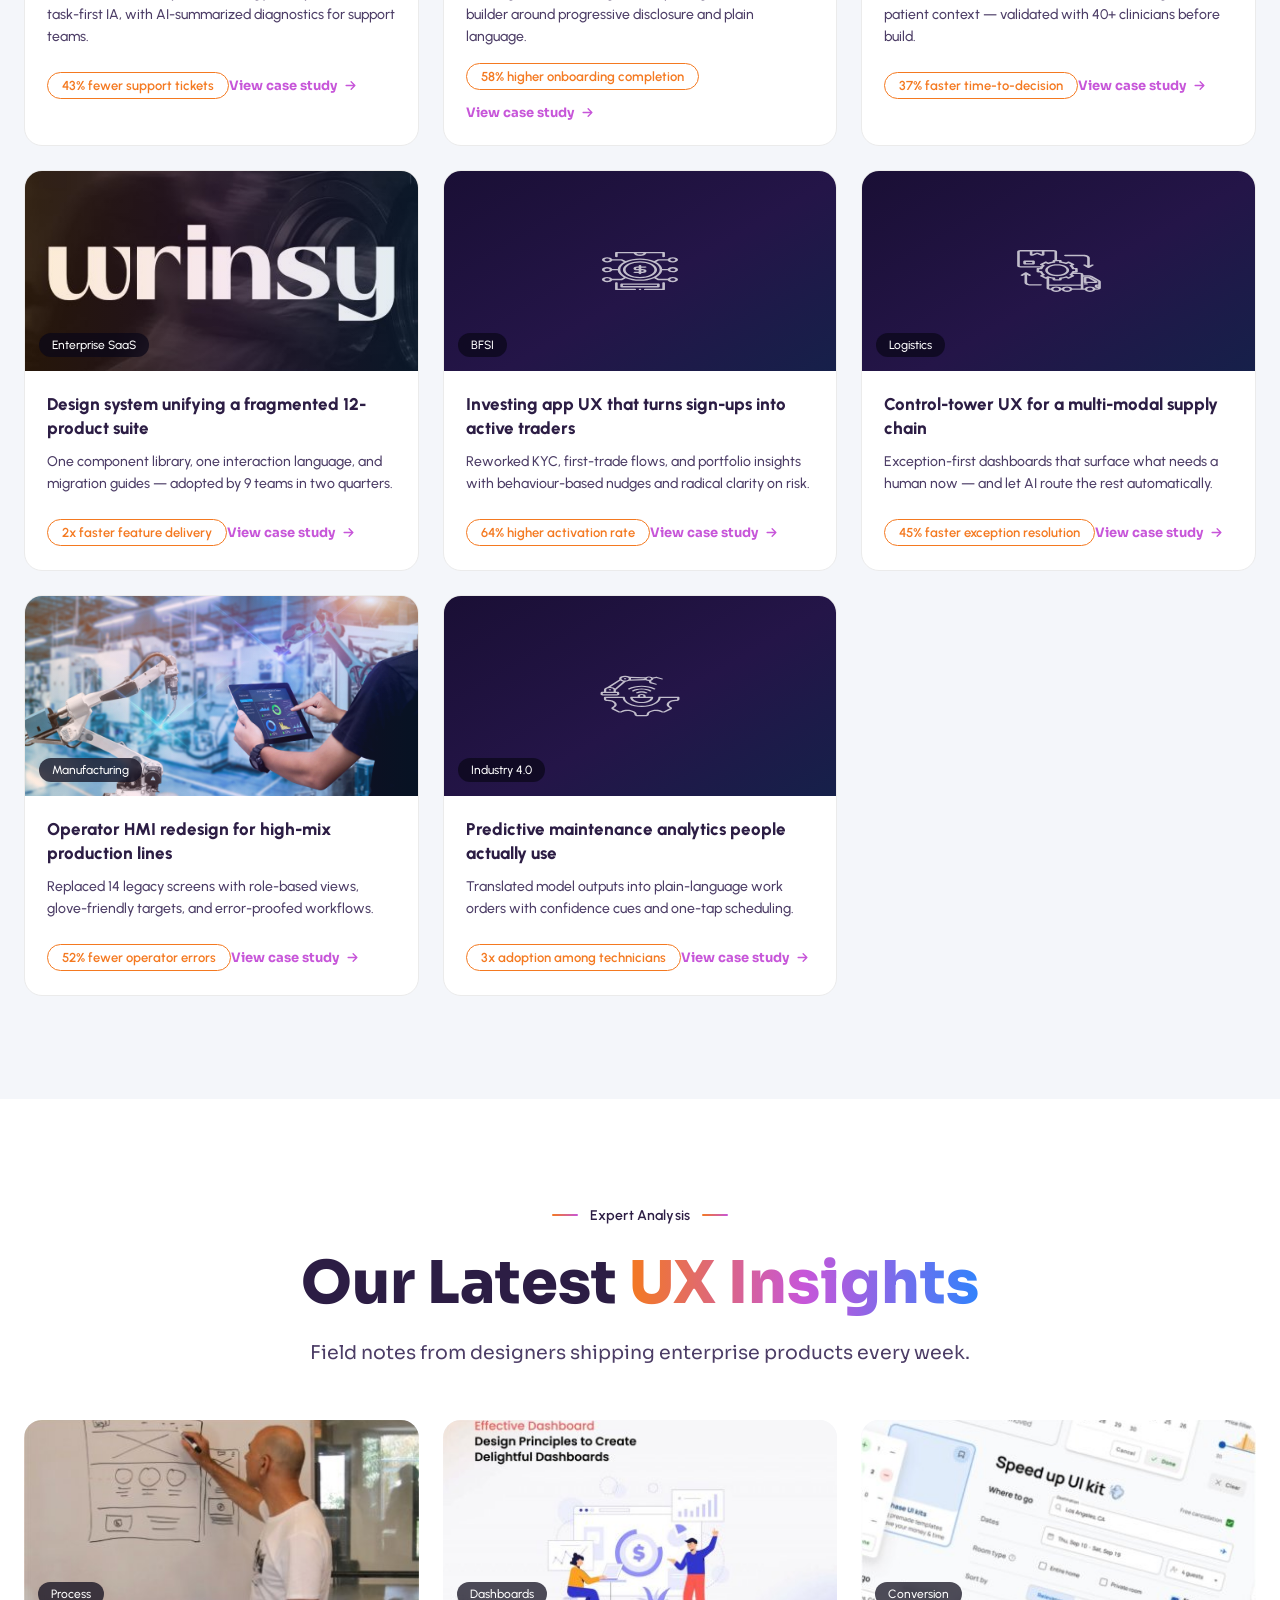
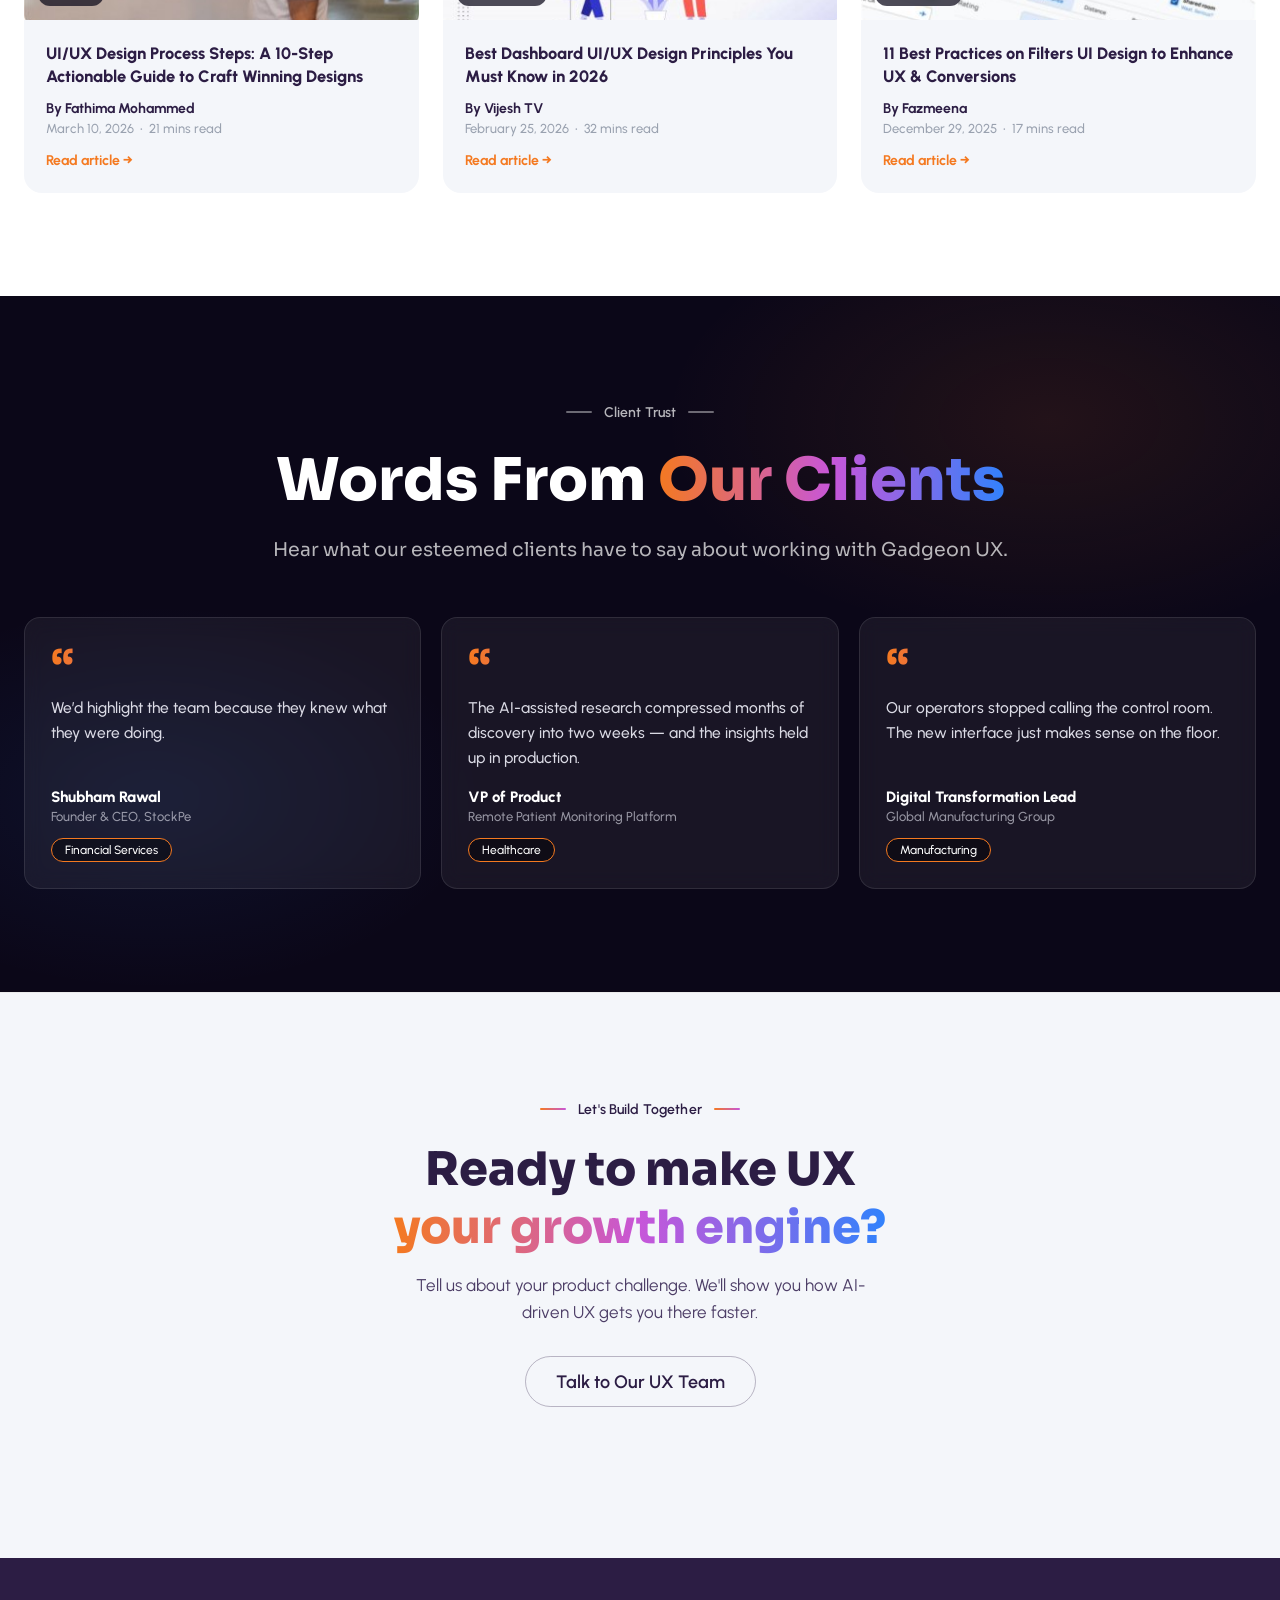
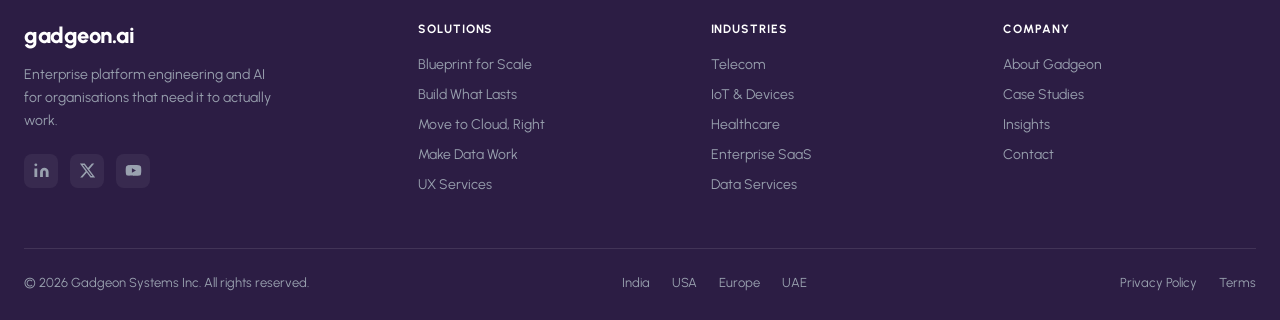
==== commit 1b9b043c: "Redesign "What good UX turns into" as a connected flow diagram Replace the boxy two-column chip grid" ====
--- a/ux.html
+++ b/ux.html
@@ -14,7 +14,7 @@
   <link rel="preconnect" href="https://fonts.gstatic.com" crossorigin />
   <link href="https://fonts.googleapis.com/css2?family=Sora:wght@400;600;700;800&family=Urbanist:ital,wght@0,400;0,500;0,600;0,700;0,800;0,900;1,600;1,700&family=Inter:wght@400;600;700;800&display=swap" rel="stylesheet" />
   <link rel="stylesheet" href="styles.css?v=3" />
-  <link rel="stylesheet" href="ux.css?v=14" />
+  <link rel="stylesheet" href="ux.css?v=15" />
 </head>
 <body class="ux-page">
 
@@ -312,7 +312,7 @@
 </div>
 
 <script src="script.js?v=3"></script>
-<script src="ux-content.js?v=17"></script>
+<script src="ux-content.js?v=18"></script>
 <script src="chatbot.js?v=5"></script>
 </body>
 </html>
--- a/ux.css
+++ b/ux.css
@@ -75,61 +75,96 @@
 }
 .ux-why > *:not(.uxwhy-bg) { position: relative; z-index: 1; }
 
-/* ── Flow: what good UX turns into ── */
+/* ── Flow: what good UX turns into (connected diagram, no boxes) ── */
 .uxflow {
-  max-width: 960px; margin: 0 auto 30px;
-  background: #fff; border: 1px solid var(--border); border-radius: 24px;
-  padding: clamp(26px, 3.2vw, 40px) clamp(20px, 4vw, 54px);
-  box-shadow: 0 22px 60px rgba(44,29,68,.07);
+  max-width: 1000px; margin: 0 auto 34px;
+  border-radius: 30px; padding: clamp(30px, 4vw, 54px) clamp(24px, 5vw, 66px);
+  background:
+    radial-gradient(120% 140% at 50% -10%, rgba(199,86,217,.05), transparent 55%),
+    linear-gradient(180deg, #ffffff, #fbfaff);
+  border: 1px solid rgba(235,235,245,.9);
+  box-shadow: 0 30px 80px rgba(44,29,68,.08);
 }
 .uxflow-title {
-  text-align: center; font-size: 12px; font-weight: 800; letter-spacing: .2em;
-  text-transform: uppercase; color: var(--muted); margin-bottom: 26px;
-}
-.uxflow-row {
+  text-align: center; font-size: 12px; font-weight: 800; letter-spacing: .22em;
+  text-transform: uppercase; color: var(--muted); margin-bottom: clamp(26px, 3vw, 40px);
+}
+
+/* stage: inputs | hub | outputs, with an SVG connector layer behind */
+.uxflow-stage {
+  position: relative;
   display: grid; grid-template-columns: 1fr auto 1fr; align-items: center;
-  gap: clamp(14px, 3vw, 44px);
-}
-.uxflow-col { display: flex; flex-direction: column; gap: 14px; }
-.uxflow-chip {
-  display: flex; align-items: center; gap: 12px;
-  padding: 13px 16px; border-radius: 14px;
-  border: 1px solid var(--border); background: var(--bg-light);
-  transition: transform .25s, box-shadow .25s, border-color .25s, background .25s;
-}
-.uxflow-chip:hover { transform: translateY(-3px); background: #fff; box-shadow: 0 12px 28px rgba(44,29,68,.10); }
-.uxflow-ico {
-  width: 38px; height: 38px; flex-shrink: 0; border-radius: 11px;
-  display: flex; align-items: center; justify-content: center; transition: transform .25s;
-}
-.uxflow-ico svg { width: 19px; height: 19px; }
-.uxflow-chip:hover .uxflow-ico { transform: scale(1.08); }
-.uxflow-lbl { font-family: var(--font-head); font-weight: 700; font-size: 15px; color: var(--primary); }
-/* inputs: neutral · outputs: gradient */
-.uxflow-col.in .uxflow-ico { background: rgba(44,29,68,.06); color: var(--primary); }
-.uxflow-col.out .uxflow-chip {
-  border-color: rgba(199,86,217,.22);
-  background: linear-gradient(135deg, rgba(244,121,32,.07), rgba(49,130,252,.07));
-}
-.uxflow-col.out .uxflow-ico {
+  gap: clamp(28px, 7vw, 96px); min-height: 300px;
+}
+.uxflow-links {
+  position: absolute; inset: 0; width: 100%; height: 100%;
+  z-index: 0; pointer-events: none; overflow: visible;
+}
+.uxflow-link-base { fill: none; stroke: rgba(44,29,68,.09); stroke-width: 2; }
+.uxflow-link-flow {
+  fill: none; stroke: url(#uxflowGrad); stroke-width: 2.4; stroke-linecap: round;
+  stroke-dasharray: 3 11; animation: uxflowdash 1.15s linear infinite; opacity: .9;
+}
+@keyframes uxflowdash { to { stroke-dashoffset: -14; } }
+@media (prefers-reduced-motion: reduce) {
+  .uxflow-link-flow { animation: none; stroke-dasharray: none; opacity: .5; }
+}
+
+.uxflow-side { position: relative; z-index: 1; display: flex; flex-direction: column; gap: clamp(20px, 3.4vw, 42px); }
+.uxflow-side.in  { align-items: flex-end; }
+.uxflow-side.out { align-items: flex-start; }
+
+/* node = icon dot + label, no surrounding box */
+.uxflow-node { display: flex; align-items: center; gap: 14px; cursor: default; }
+.uxflow-side.in .uxflow-node .uxflow-lbl { text-align: right; }
+/* opacity-only reveal so connector anchors don't shift */
+.js .uxflow-node.reveal:not(.in), .js .uxflow-hub.reveal:not(.in) { opacity: 0; transform: none; }
+
+.uxflow-dot {
+  width: clamp(46px, 4.4vw, 56px); height: clamp(46px, 4.4vw, 56px); flex-shrink: 0;
+  border-radius: 50%; display: flex; align-items: center; justify-content: center;
+  transition: transform .28s cubic-bezier(.34,1.56,.64,1), box-shadow .28s;
+}
+.uxflow-dot svg { width: 24px; height: 24px; }
+.uxflow-side.in .uxflow-dot {
+  color: var(--grad-b);
+  background: linear-gradient(135deg, rgba(244,121,32,.12), rgba(199,86,217,.14));
+  box-shadow: inset 0 0 0 1px rgba(199,86,217,.16);
+}
+.uxflow-side.out .uxflow-dot {
   color: #fff; background: linear-gradient(135deg, var(--grad-a), var(--grad-b) 55%, var(--grad-c));
-  box-shadow: 0 6px 16px rgba(199,86,217,.28);
-}
-/* central pulsing arrow */
-.uxflow-mid { display: flex; align-items: center; justify-content: center; }
+  box-shadow: 0 10px 22px rgba(199,86,217,.32);
+}
+.uxflow-node:hover .uxflow-dot { transform: scale(1.12); }
+.uxflow-side.out .uxflow-node:hover .uxflow-dot { box-shadow: 0 14px 30px rgba(199,86,217,.45); }
+.uxflow-lbl {
+  font-family: var(--font-head); font-weight: 700;
+  font-size: clamp(15px, 1.5vw, 18px); color: var(--primary); transition: color .2s;
+}
+.uxflow-node:hover .uxflow-lbl { color: var(--grad-b); }
+
+/* central hub — the transformation point */
+.uxflow-hub {
+  position: relative; z-index: 2; justify-self: center;
+  display: flex; align-items: center; justify-content: center;
+}
+.uxflow-hub::before {
+  content: ''; position: absolute; width: 120px; height: 120px; border-radius: 50%;
+  background: radial-gradient(circle, rgba(199,86,217,.22), transparent 68%);
+}
 .uxflow-arrow {
-  position: relative; width: 56px; height: 56px; border-radius: 50%;
-  display: flex; align-items: center; justify-content: center; color: #fff;
+  position: relative; width: clamp(58px, 5.5vw, 68px); height: clamp(58px, 5.5vw, 68px);
+  border-radius: 50%; display: flex; align-items: center; justify-content: center; color: #fff;
   background: linear-gradient(135deg, var(--grad-a), var(--grad-b) 55%, var(--grad-c));
-  box-shadow: 0 10px 26px rgba(199,86,217,.4);
-}
-.uxflow-arrow svg { width: 24px; height: 24px; }
+  box-shadow: 0 12px 30px rgba(199,86,217,.45);
+}
+.uxflow-arrow svg { width: 26px; height: 26px; }
 .uxflow-arrow::before, .uxflow-arrow::after {
-  content: ''; position: absolute; inset: -4px; border-radius: 50%;
-  border: 2px solid rgba(199,86,217,.4); animation: uxpulse 2.6s ease-out infinite;
+  content: ''; position: absolute; inset: -5px; border-radius: 50%;
+  border: 2px solid rgba(199,86,217,.45); animation: uxpulse 2.6s ease-out infinite;
 }
 .uxflow-arrow::after { animation-delay: 1.3s; }
-@keyframes uxpulse { 0% { transform: scale(1); opacity: .75; } 70% { transform: scale(1.55); opacity: 0; } 100% { opacity: 0; } }
+@keyframes uxpulse { 0% { transform: scale(1); opacity: .75; } 70% { transform: scale(1.6); opacity: 0; } 100% { opacity: 0; } }
 @media (prefers-reduced-motion: reduce) { .uxflow-arrow::before, .uxflow-arrow::after { animation: none; } }
 
 /* ── Benefits: business + users ── */
@@ -462,10 +497,16 @@
   .uxben { grid-template-columns: 1fr; max-width: 720px; }
   .uxinv-grid { grid-template-columns: repeat(2, 1fr); }
 }
-@media (max-width: 620px) {
-  /* flow: stack inputs → arrow (rotated) → outputs */
-  .uxflow-row { grid-template-columns: 1fr; }
-  .uxflow-mid { padding: 4px 0; }
+@media (max-width: 640px) {
+  /* flow: drop the connector layer, stack as a clean vertical list */
+  .uxflow-links { display: none; }
+  .uxflow-stage { grid-template-columns: 1fr; gap: 14px; min-height: 0; }
+  .uxflow-hub::before { width: 88px; height: 88px; }
+  .uxflow-side { gap: 14px; }
+  .uxflow-side.in, .uxflow-side.out { align-items: stretch; }
+  .uxflow-node { justify-content: flex-start; }
+  .uxflow-side.in .uxflow-node { flex-direction: row-reverse; justify-content: flex-end; }
+  .uxflow-side.in .uxflow-node .uxflow-lbl { text-align: left; }
   .uxflow-arrow { transform: rotate(90deg); }
 }
 @media (max-width: 720px) {
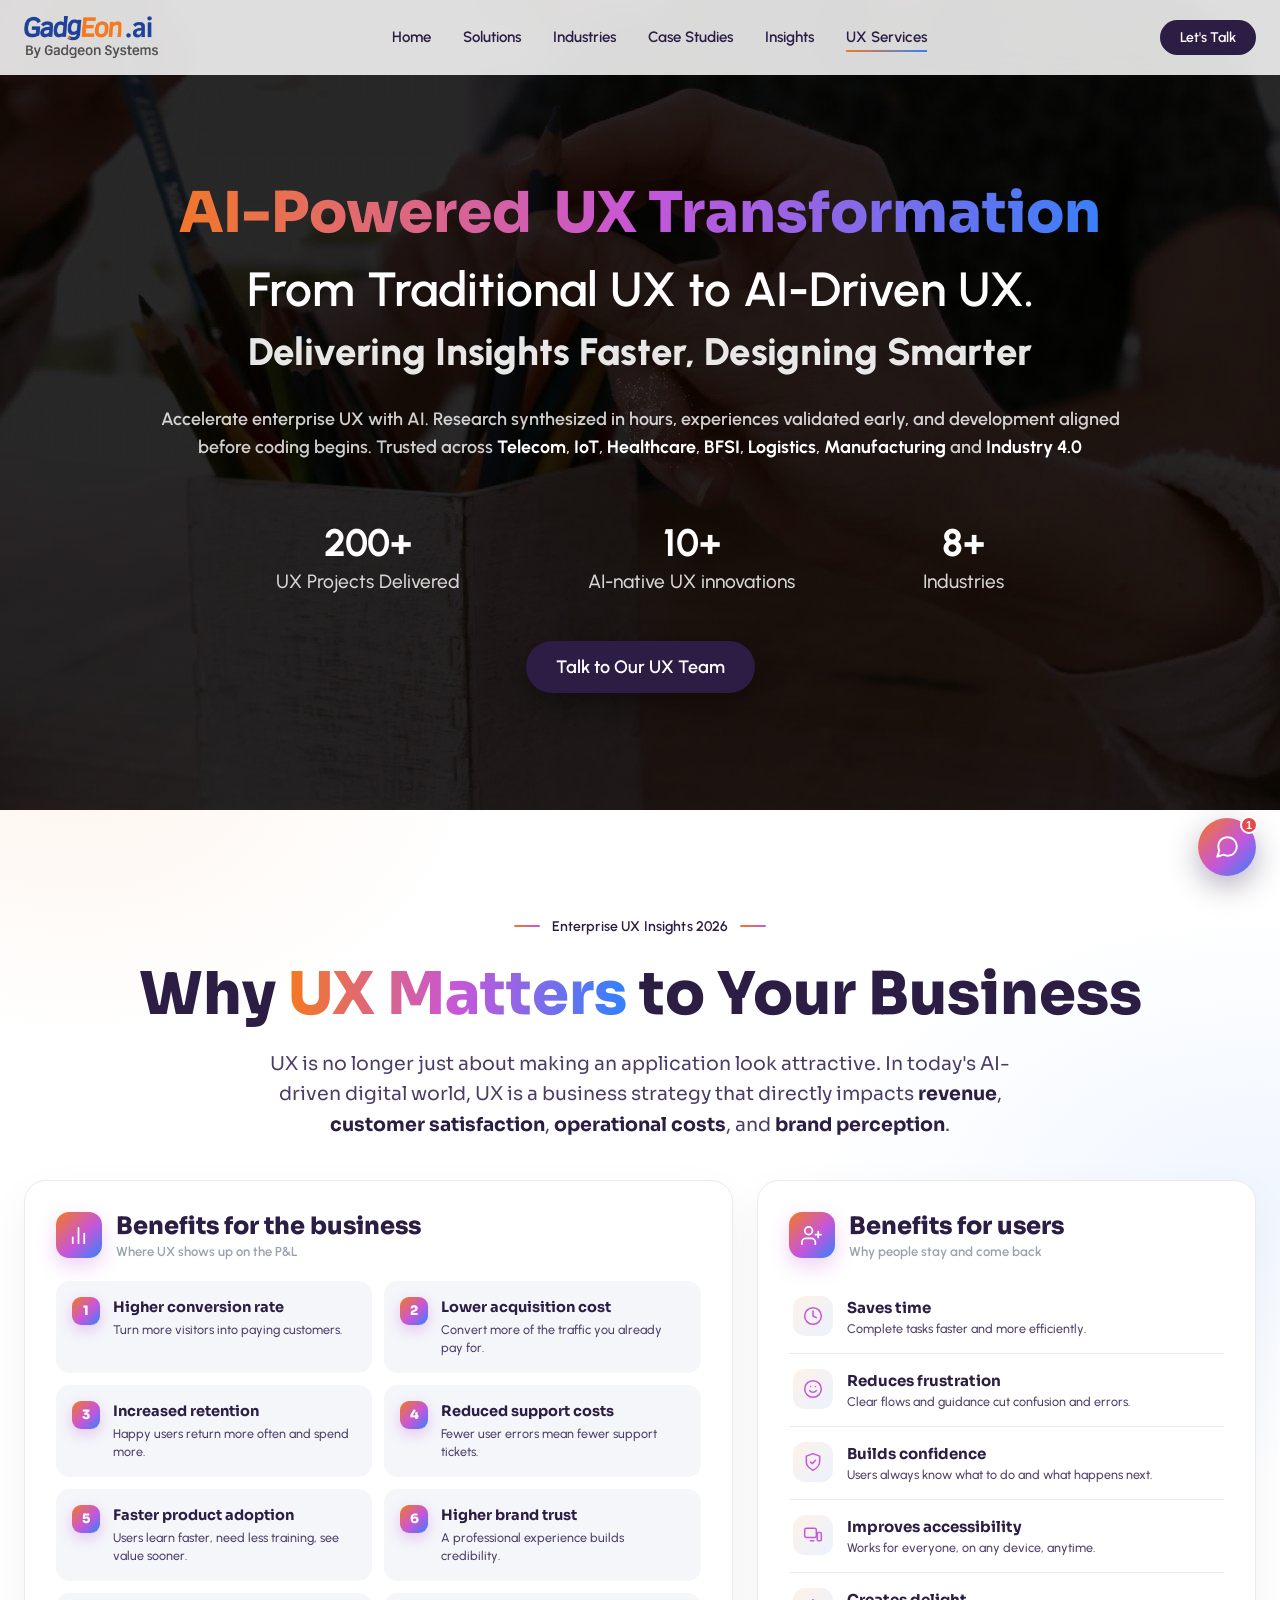
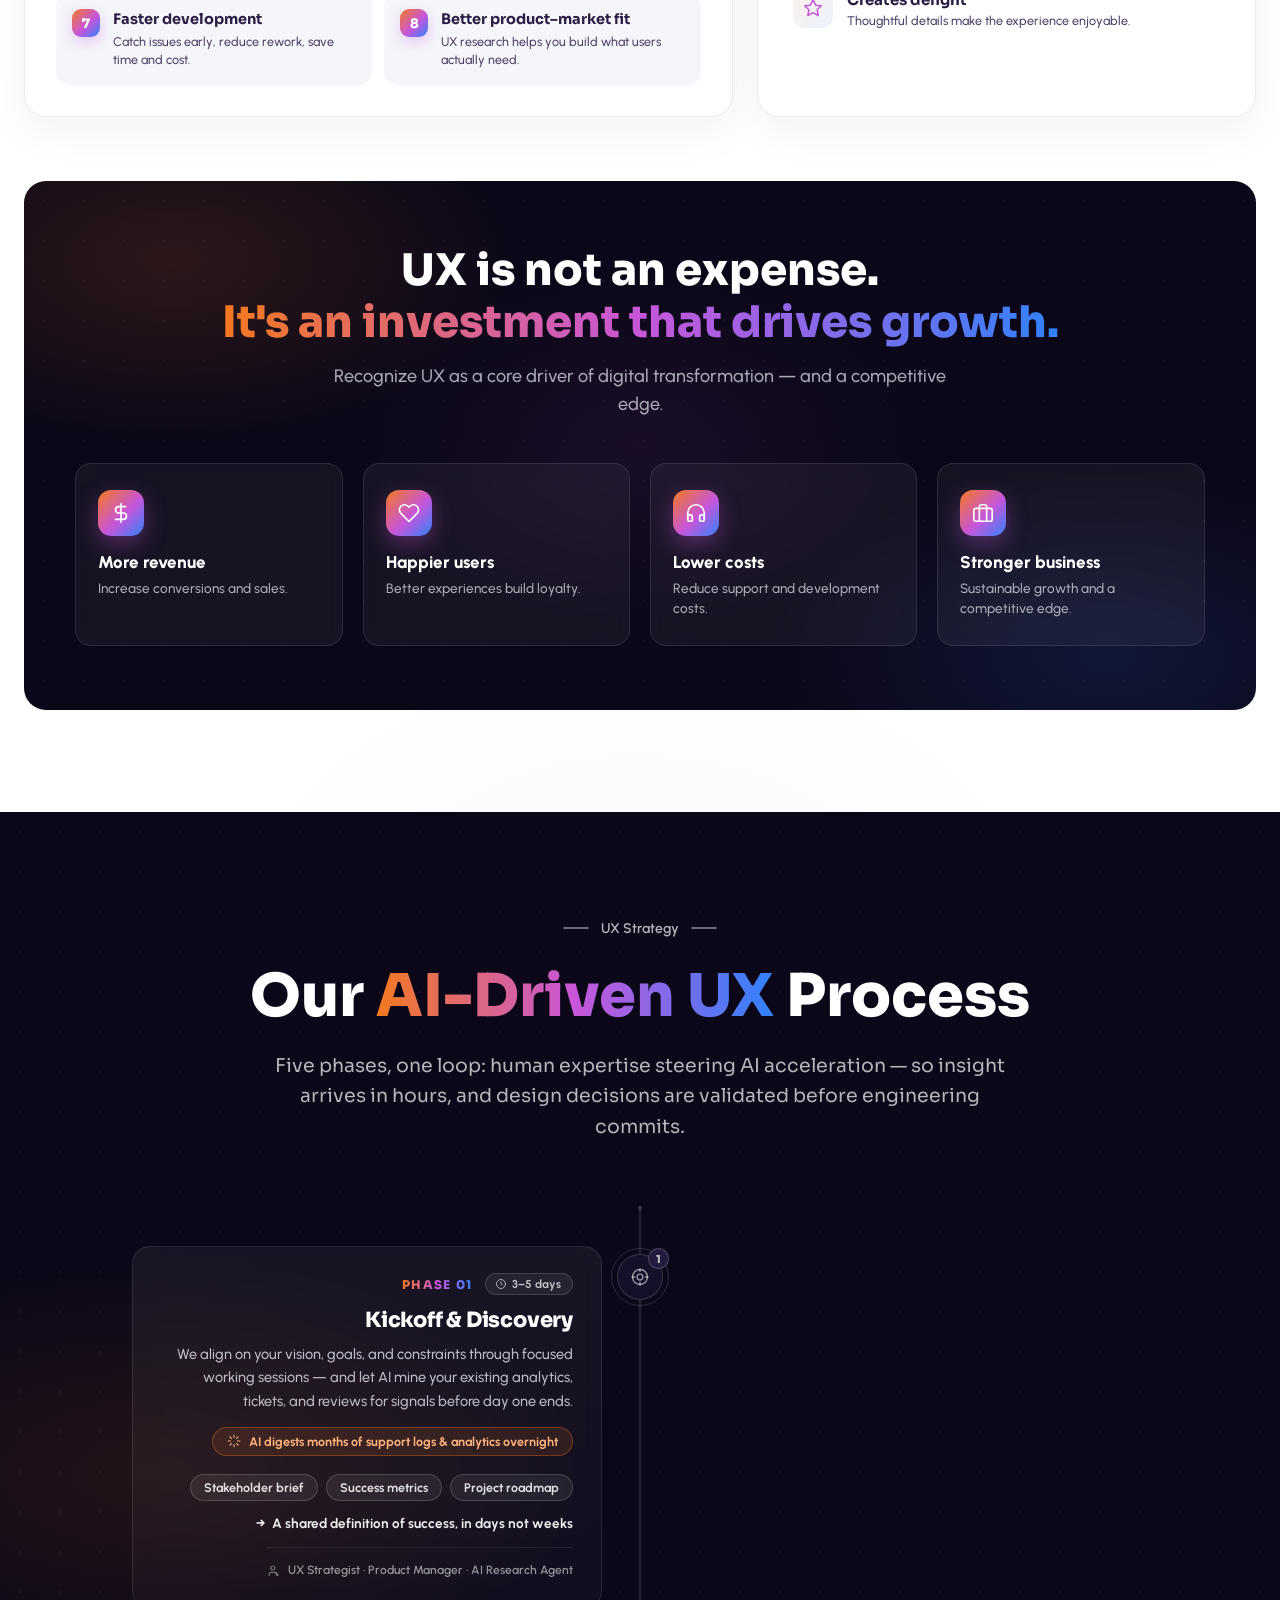
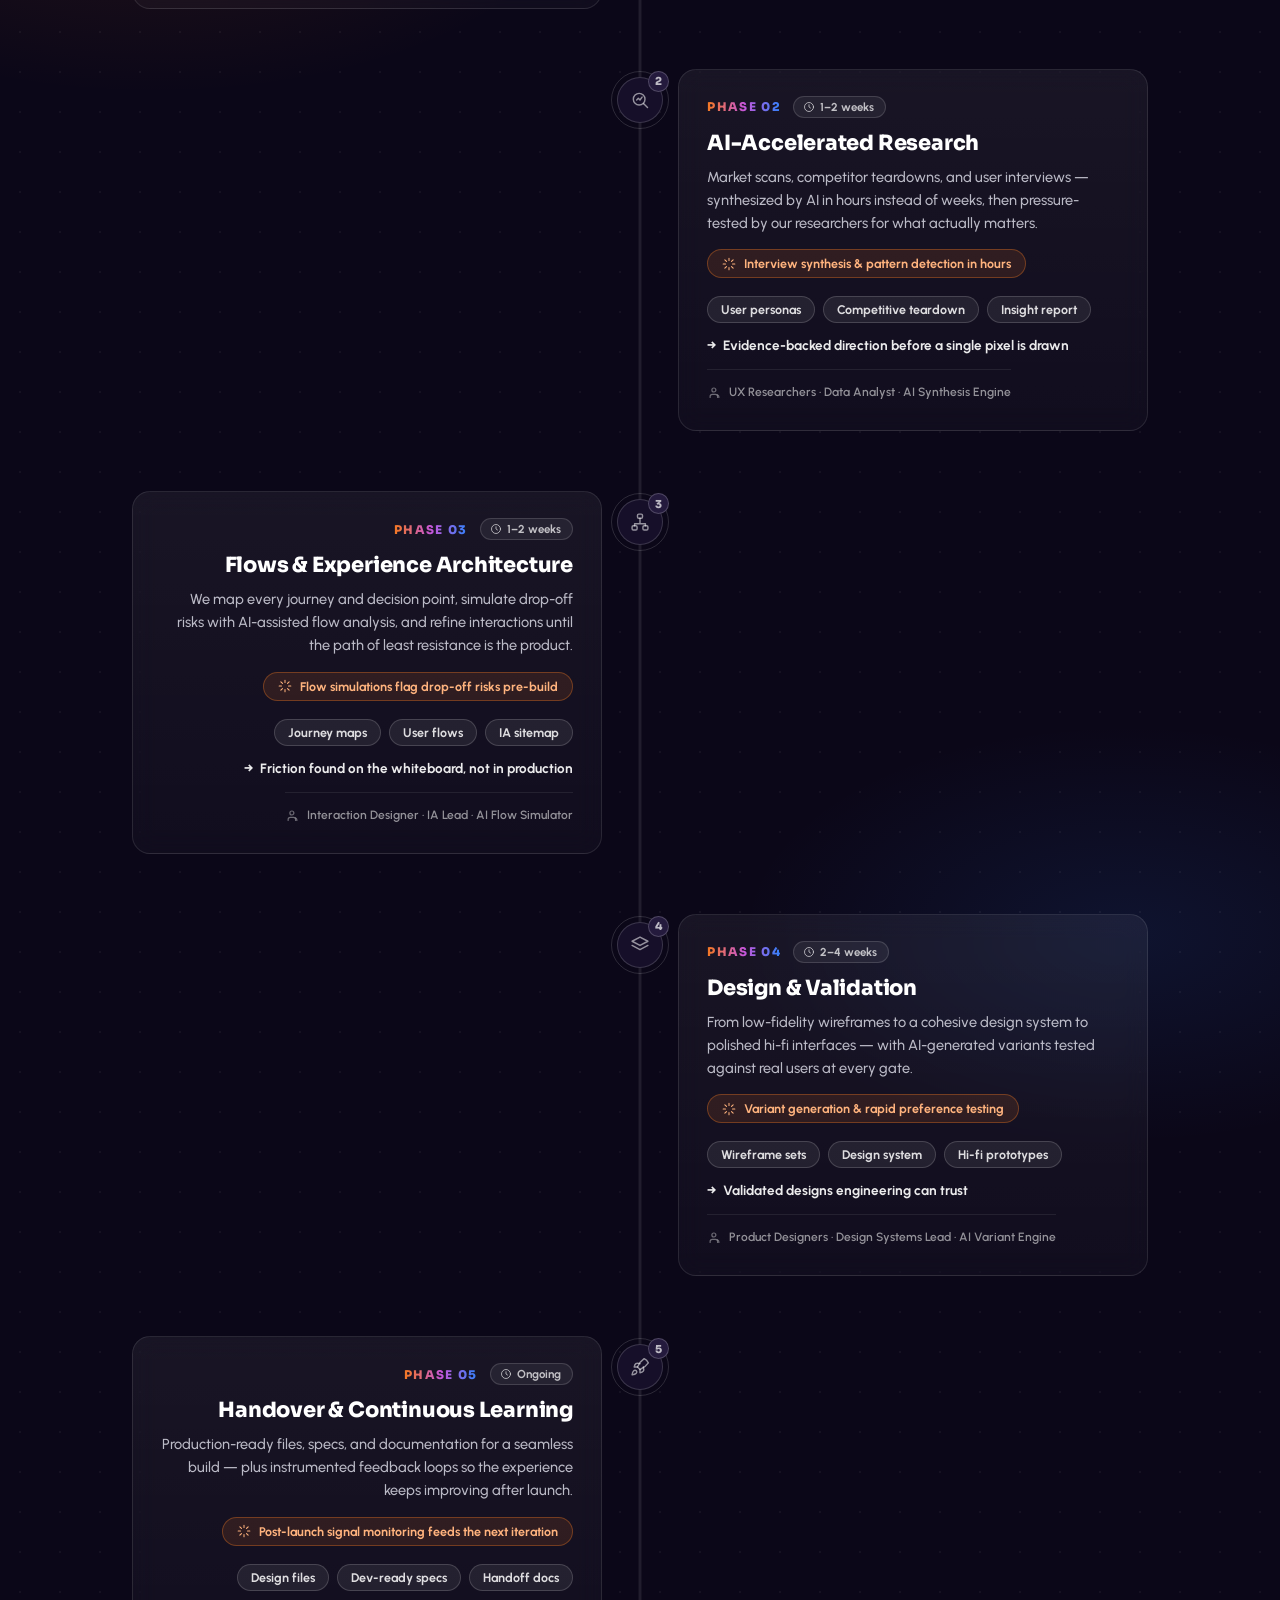
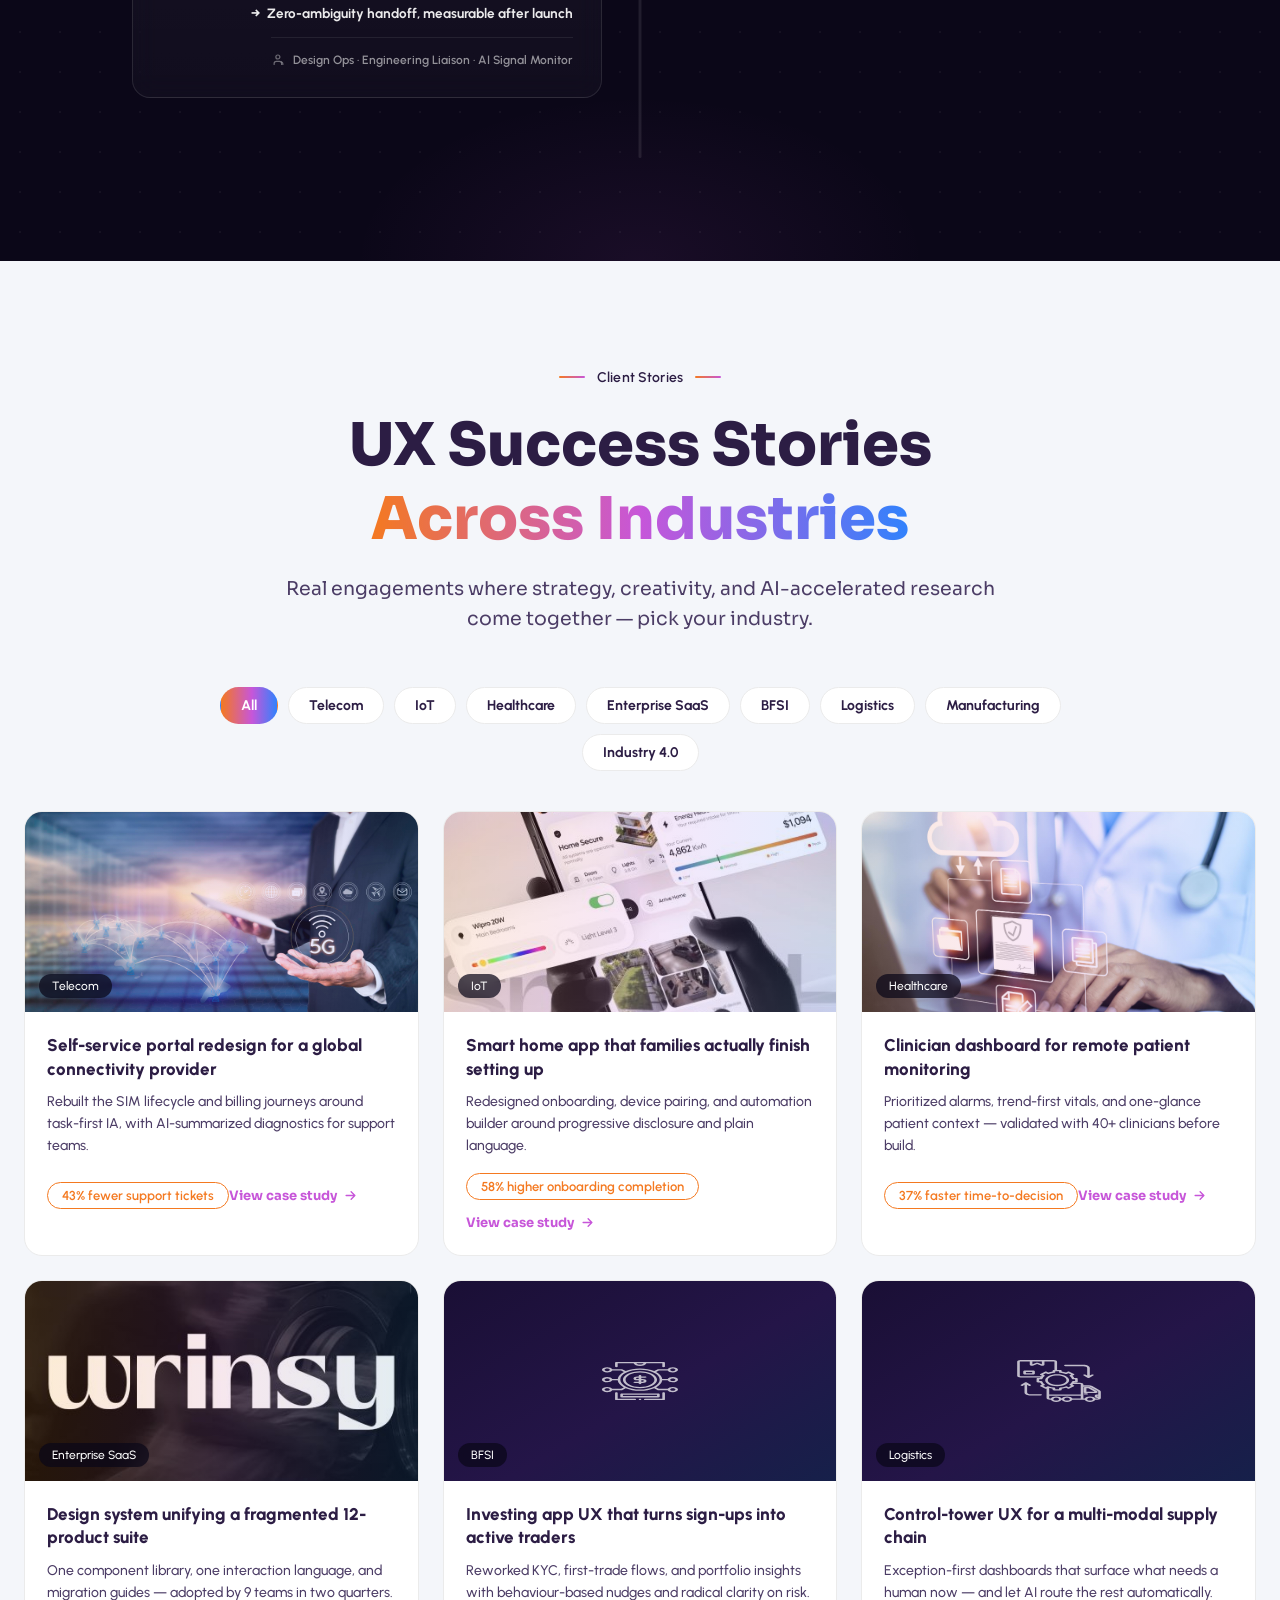
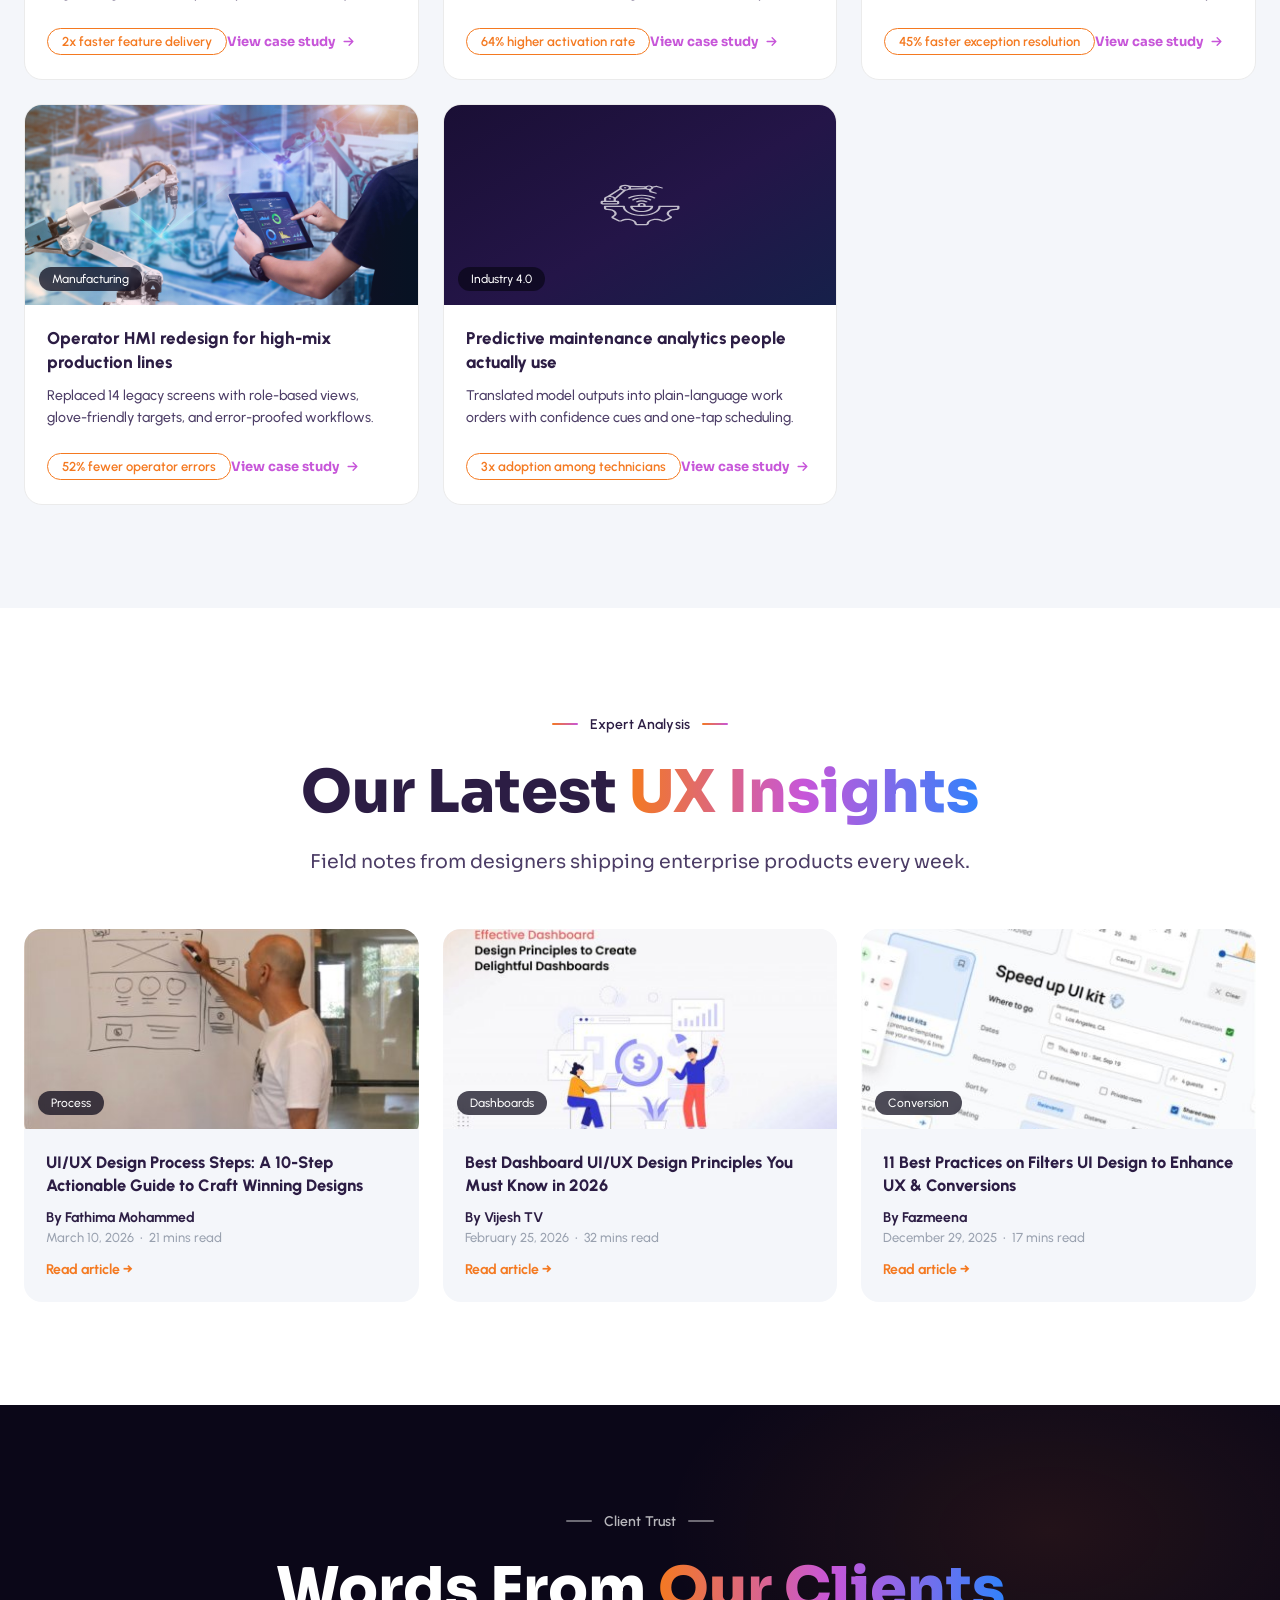
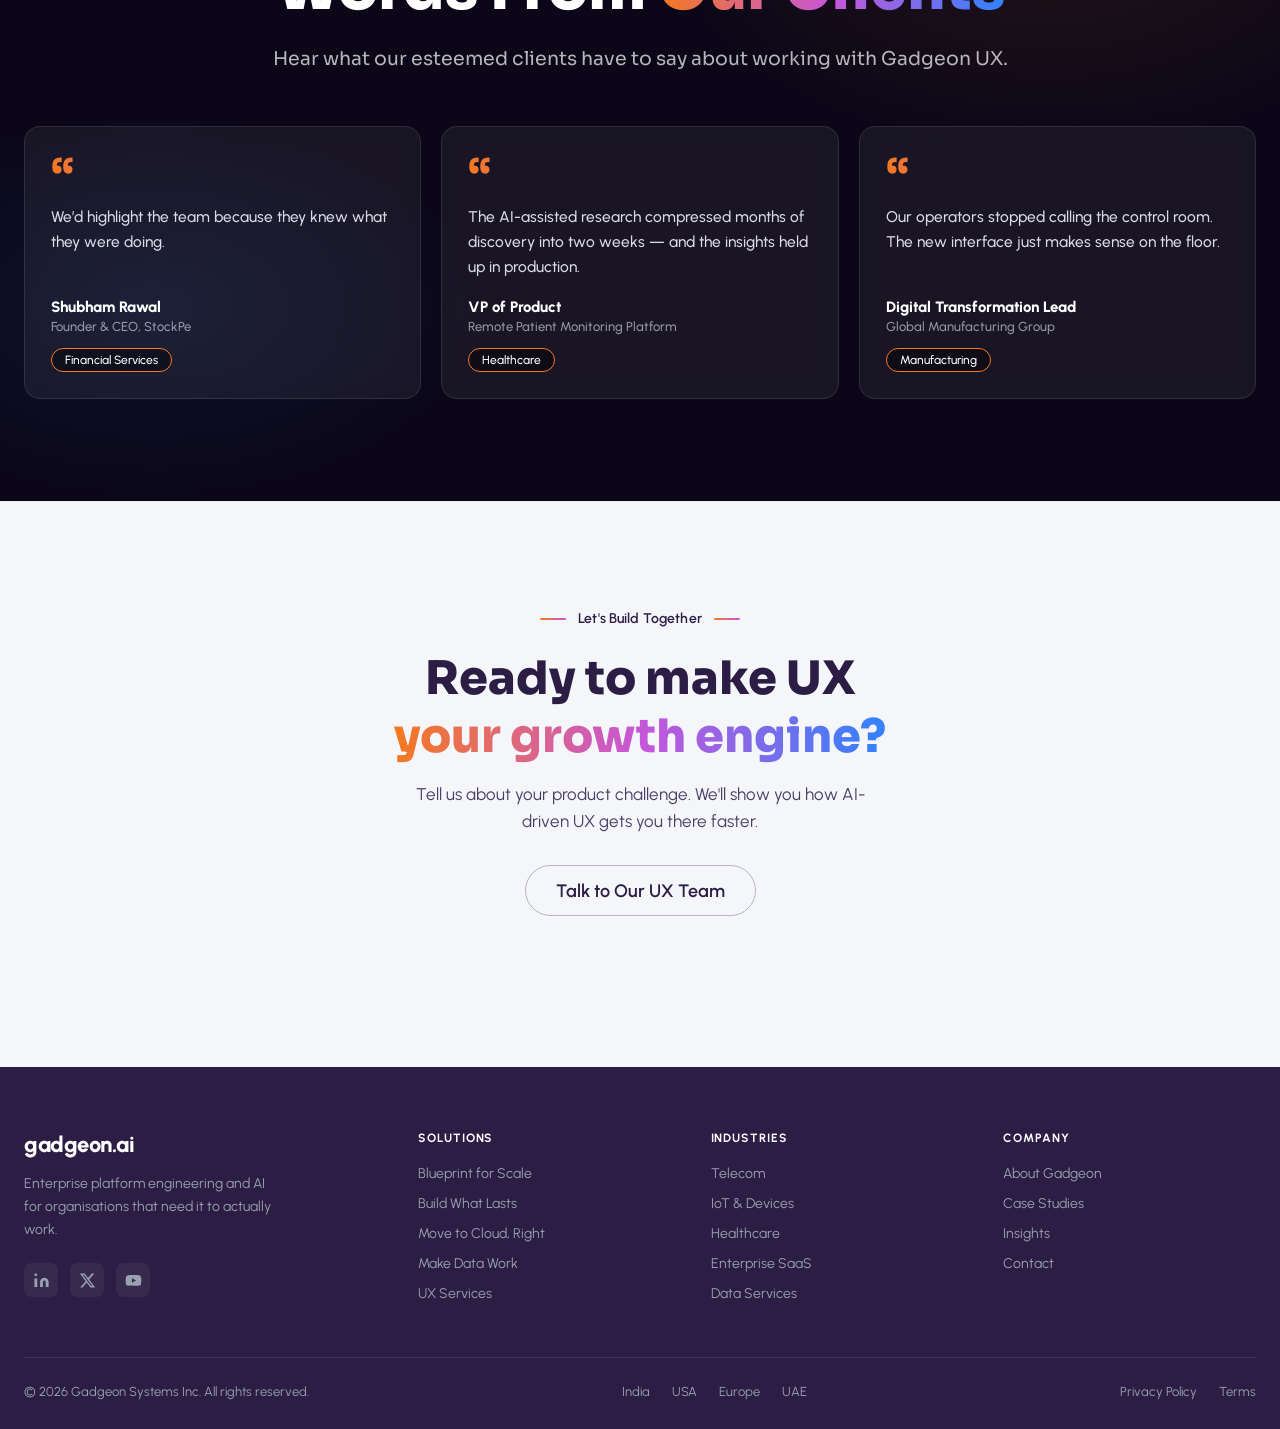
==== commit 9e351601: "Remove "What good UX turns into" flow from Why UX Matters Drop the flow diagram (markup, config data" ====
--- a/ux.html
+++ b/ux.html
@@ -14,7 +14,7 @@
   <link rel="preconnect" href="https://fonts.gstatic.com" crossorigin />
   <link href="https://fonts.googleapis.com/css2?family=Sora:wght@400;600;700;800&family=Urbanist:ital,wght@0,400;0,500;0,600;0,700;0,800;0,900;1,600;1,700&family=Inter:wght@400;600;700;800&display=swap" rel="stylesheet" />
   <link rel="stylesheet" href="styles.css?v=3" />
-  <link rel="stylesheet" href="ux.css?v=15" />
+  <link rel="stylesheet" href="ux.css?v=16" />
 </head>
 <body class="ux-page">
 
@@ -73,9 +73,6 @@
     <h2 class="stitle">Why <span class="grad-txt">UX Matters</span> to Your Business</h2>
     <p class="ux-lead">UX is no longer just about making an application look attractive. In today's AI-driven digital world, UX is a business strategy that directly impacts <strong>revenue</strong>, <strong>customer satisfaction</strong>, <strong>operational costs</strong>, and <strong>brand perception</strong>.</p>
   </div>
-
-  <!-- What good UX turns into (transformation flow) -->
-  <div class="uxflow reveal" id="uxFlow"></div>
 
   <!-- Benefits: business + users -->
   <div class="uxben">
@@ -312,7 +309,7 @@
 </div>
 
 <script src="script.js?v=3"></script>
-<script src="ux-content.js?v=18"></script>
+<script src="ux-content.js?v=19"></script>
 <script src="chatbot.js?v=5"></script>
 </body>
 </html>
--- a/ux.css
+++ b/ux.css
@@ -75,98 +75,6 @@
 }
 .ux-why > *:not(.uxwhy-bg) { position: relative; z-index: 1; }
 
-/* ── Flow: what good UX turns into (connected diagram, no boxes) ── */
-.uxflow {
-  max-width: 1000px; margin: 0 auto 34px;
-  border-radius: 30px; padding: clamp(30px, 4vw, 54px) clamp(24px, 5vw, 66px);
-  background:
-    radial-gradient(120% 140% at 50% -10%, rgba(199,86,217,.05), transparent 55%),
-    linear-gradient(180deg, #ffffff, #fbfaff);
-  border: 1px solid rgba(235,235,245,.9);
-  box-shadow: 0 30px 80px rgba(44,29,68,.08);
-}
-.uxflow-title {
-  text-align: center; font-size: 12px; font-weight: 800; letter-spacing: .22em;
-  text-transform: uppercase; color: var(--muted); margin-bottom: clamp(26px, 3vw, 40px);
-}
-
-/* stage: inputs | hub | outputs, with an SVG connector layer behind */
-.uxflow-stage {
-  position: relative;
-  display: grid; grid-template-columns: 1fr auto 1fr; align-items: center;
-  gap: clamp(28px, 7vw, 96px); min-height: 300px;
-}
-.uxflow-links {
-  position: absolute; inset: 0; width: 100%; height: 100%;
-  z-index: 0; pointer-events: none; overflow: visible;
-}
-.uxflow-link-base { fill: none; stroke: rgba(44,29,68,.09); stroke-width: 2; }
-.uxflow-link-flow {
-  fill: none; stroke: url(#uxflowGrad); stroke-width: 2.4; stroke-linecap: round;
-  stroke-dasharray: 3 11; animation: uxflowdash 1.15s linear infinite; opacity: .9;
-}
-@keyframes uxflowdash { to { stroke-dashoffset: -14; } }
-@media (prefers-reduced-motion: reduce) {
-  .uxflow-link-flow { animation: none; stroke-dasharray: none; opacity: .5; }
-}
-
-.uxflow-side { position: relative; z-index: 1; display: flex; flex-direction: column; gap: clamp(20px, 3.4vw, 42px); }
-.uxflow-side.in  { align-items: flex-end; }
-.uxflow-side.out { align-items: flex-start; }
-
-/* node = icon dot + label, no surrounding box */
-.uxflow-node { display: flex; align-items: center; gap: 14px; cursor: default; }
-.uxflow-side.in .uxflow-node .uxflow-lbl { text-align: right; }
-/* opacity-only reveal so connector anchors don't shift */
-.js .uxflow-node.reveal:not(.in), .js .uxflow-hub.reveal:not(.in) { opacity: 0; transform: none; }
-
-.uxflow-dot {
-  width: clamp(46px, 4.4vw, 56px); height: clamp(46px, 4.4vw, 56px); flex-shrink: 0;
-  border-radius: 50%; display: flex; align-items: center; justify-content: center;
-  transition: transform .28s cubic-bezier(.34,1.56,.64,1), box-shadow .28s;
-}
-.uxflow-dot svg { width: 24px; height: 24px; }
-.uxflow-side.in .uxflow-dot {
-  color: var(--grad-b);
-  background: linear-gradient(135deg, rgba(244,121,32,.12), rgba(199,86,217,.14));
-  box-shadow: inset 0 0 0 1px rgba(199,86,217,.16);
-}
-.uxflow-side.out .uxflow-dot {
-  color: #fff; background: linear-gradient(135deg, var(--grad-a), var(--grad-b) 55%, var(--grad-c));
-  box-shadow: 0 10px 22px rgba(199,86,217,.32);
-}
-.uxflow-node:hover .uxflow-dot { transform: scale(1.12); }
-.uxflow-side.out .uxflow-node:hover .uxflow-dot { box-shadow: 0 14px 30px rgba(199,86,217,.45); }
-.uxflow-lbl {
-  font-family: var(--font-head); font-weight: 700;
-  font-size: clamp(15px, 1.5vw, 18px); color: var(--primary); transition: color .2s;
-}
-.uxflow-node:hover .uxflow-lbl { color: var(--grad-b); }
-
-/* central hub — the transformation point */
-.uxflow-hub {
-  position: relative; z-index: 2; justify-self: center;
-  display: flex; align-items: center; justify-content: center;
-}
-.uxflow-hub::before {
-  content: ''; position: absolute; width: 120px; height: 120px; border-radius: 50%;
-  background: radial-gradient(circle, rgba(199,86,217,.22), transparent 68%);
-}
-.uxflow-arrow {
-  position: relative; width: clamp(58px, 5.5vw, 68px); height: clamp(58px, 5.5vw, 68px);
-  border-radius: 50%; display: flex; align-items: center; justify-content: center; color: #fff;
-  background: linear-gradient(135deg, var(--grad-a), var(--grad-b) 55%, var(--grad-c));
-  box-shadow: 0 12px 30px rgba(199,86,217,.45);
-}
-.uxflow-arrow svg { width: 26px; height: 26px; }
-.uxflow-arrow::before, .uxflow-arrow::after {
-  content: ''; position: absolute; inset: -5px; border-radius: 50%;
-  border: 2px solid rgba(199,86,217,.45); animation: uxpulse 2.6s ease-out infinite;
-}
-.uxflow-arrow::after { animation-delay: 1.3s; }
-@keyframes uxpulse { 0% { transform: scale(1); opacity: .75; } 70% { transform: scale(1.6); opacity: 0; } 100% { opacity: 0; } }
-@media (prefers-reduced-motion: reduce) { .uxflow-arrow::before, .uxflow-arrow::after { animation: none; } }
-
 /* ── Benefits: business + users ── */
 .uxben {
   display: grid; grid-template-columns: 1.42fr 1fr; gap: 24px;
@@ -496,18 +404,6 @@
   .uxc-grid, .uxb-grid, .uxt-grid { grid-template-columns: repeat(2, 1fr); }
   .uxben { grid-template-columns: 1fr; max-width: 720px; }
   .uxinv-grid { grid-template-columns: repeat(2, 1fr); }
-}
-@media (max-width: 640px) {
-  /* flow: drop the connector layer, stack as a clean vertical list */
-  .uxflow-links { display: none; }
-  .uxflow-stage { grid-template-columns: 1fr; gap: 14px; min-height: 0; }
-  .uxflow-hub::before { width: 88px; height: 88px; }
-  .uxflow-side { gap: 14px; }
-  .uxflow-side.in, .uxflow-side.out { align-items: stretch; }
-  .uxflow-node { justify-content: flex-start; }
-  .uxflow-side.in .uxflow-node { flex-direction: row-reverse; justify-content: flex-end; }
-  .uxflow-side.in .uxflow-node .uxflow-lbl { text-align: left; }
-  .uxflow-arrow { transform: rotate(90deg); }
 }
 @media (max-width: 720px) {
   .ux-hero { min-height: 640px; }
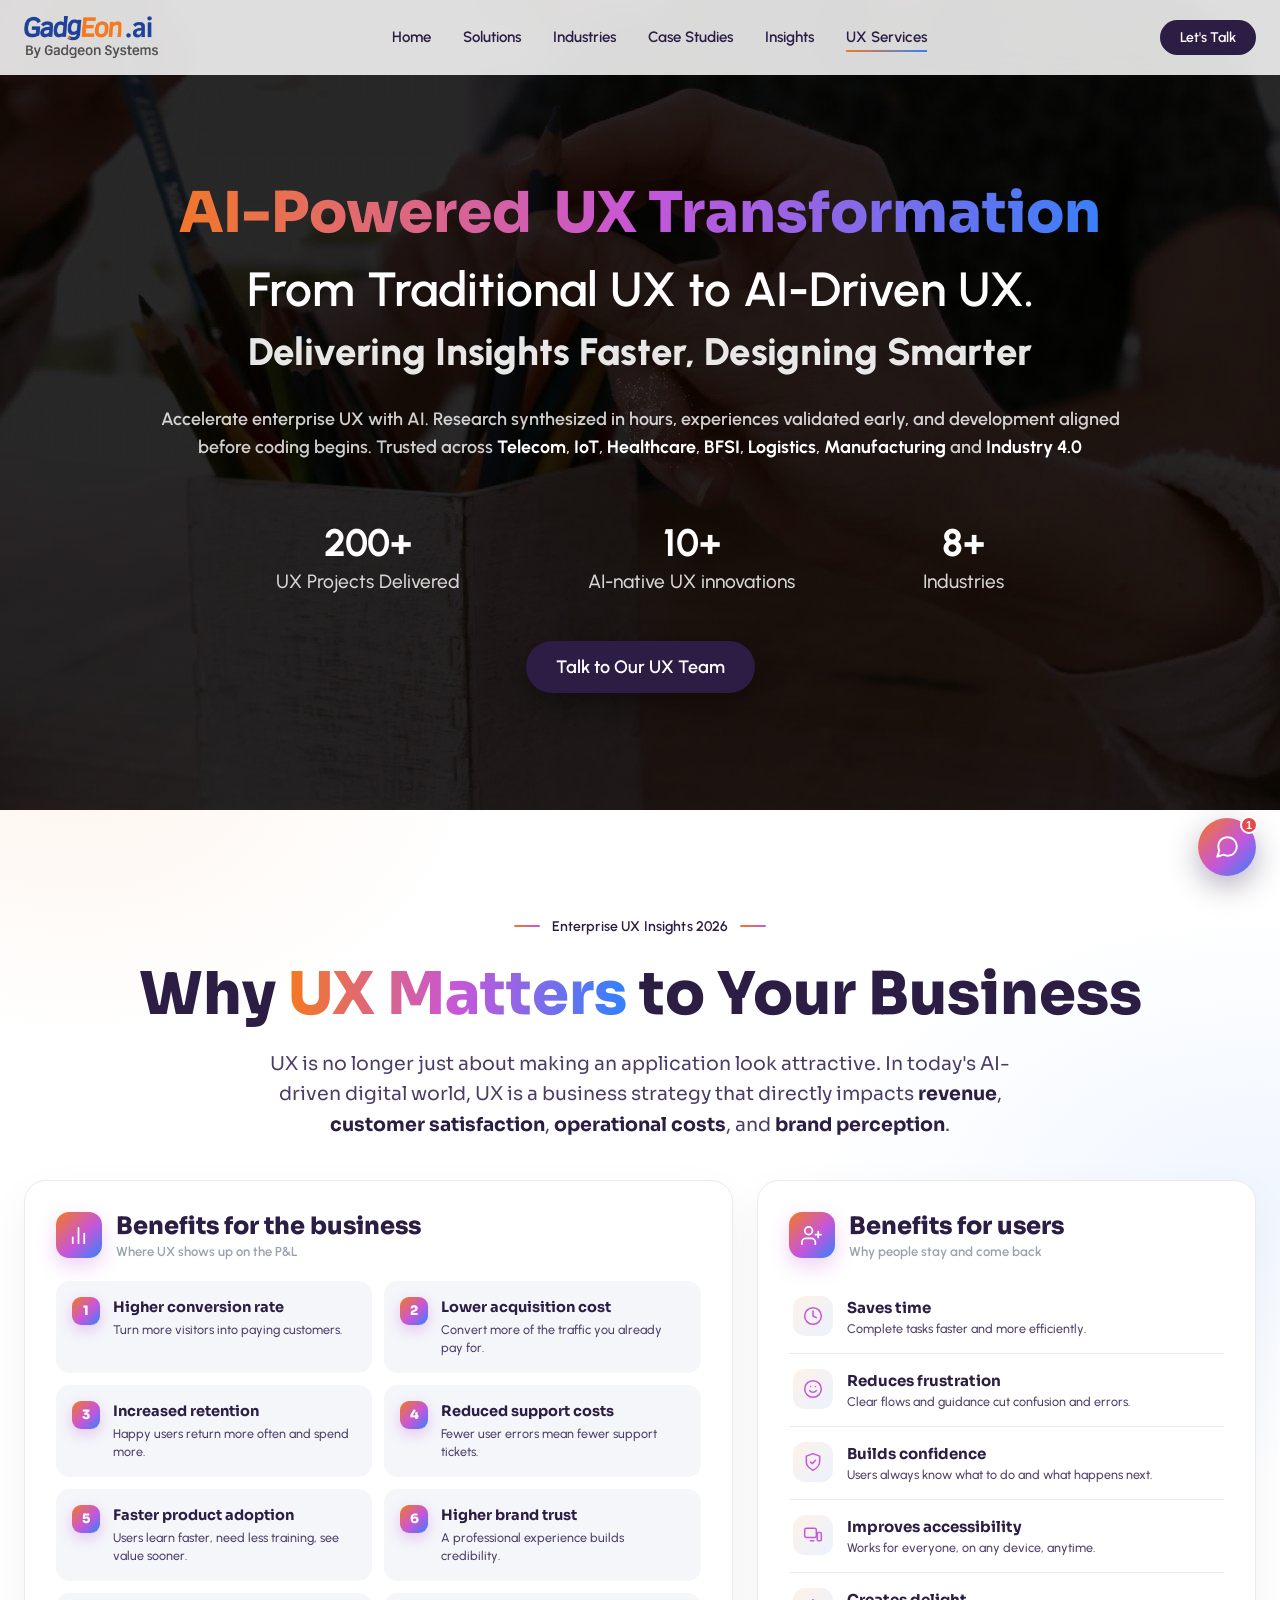
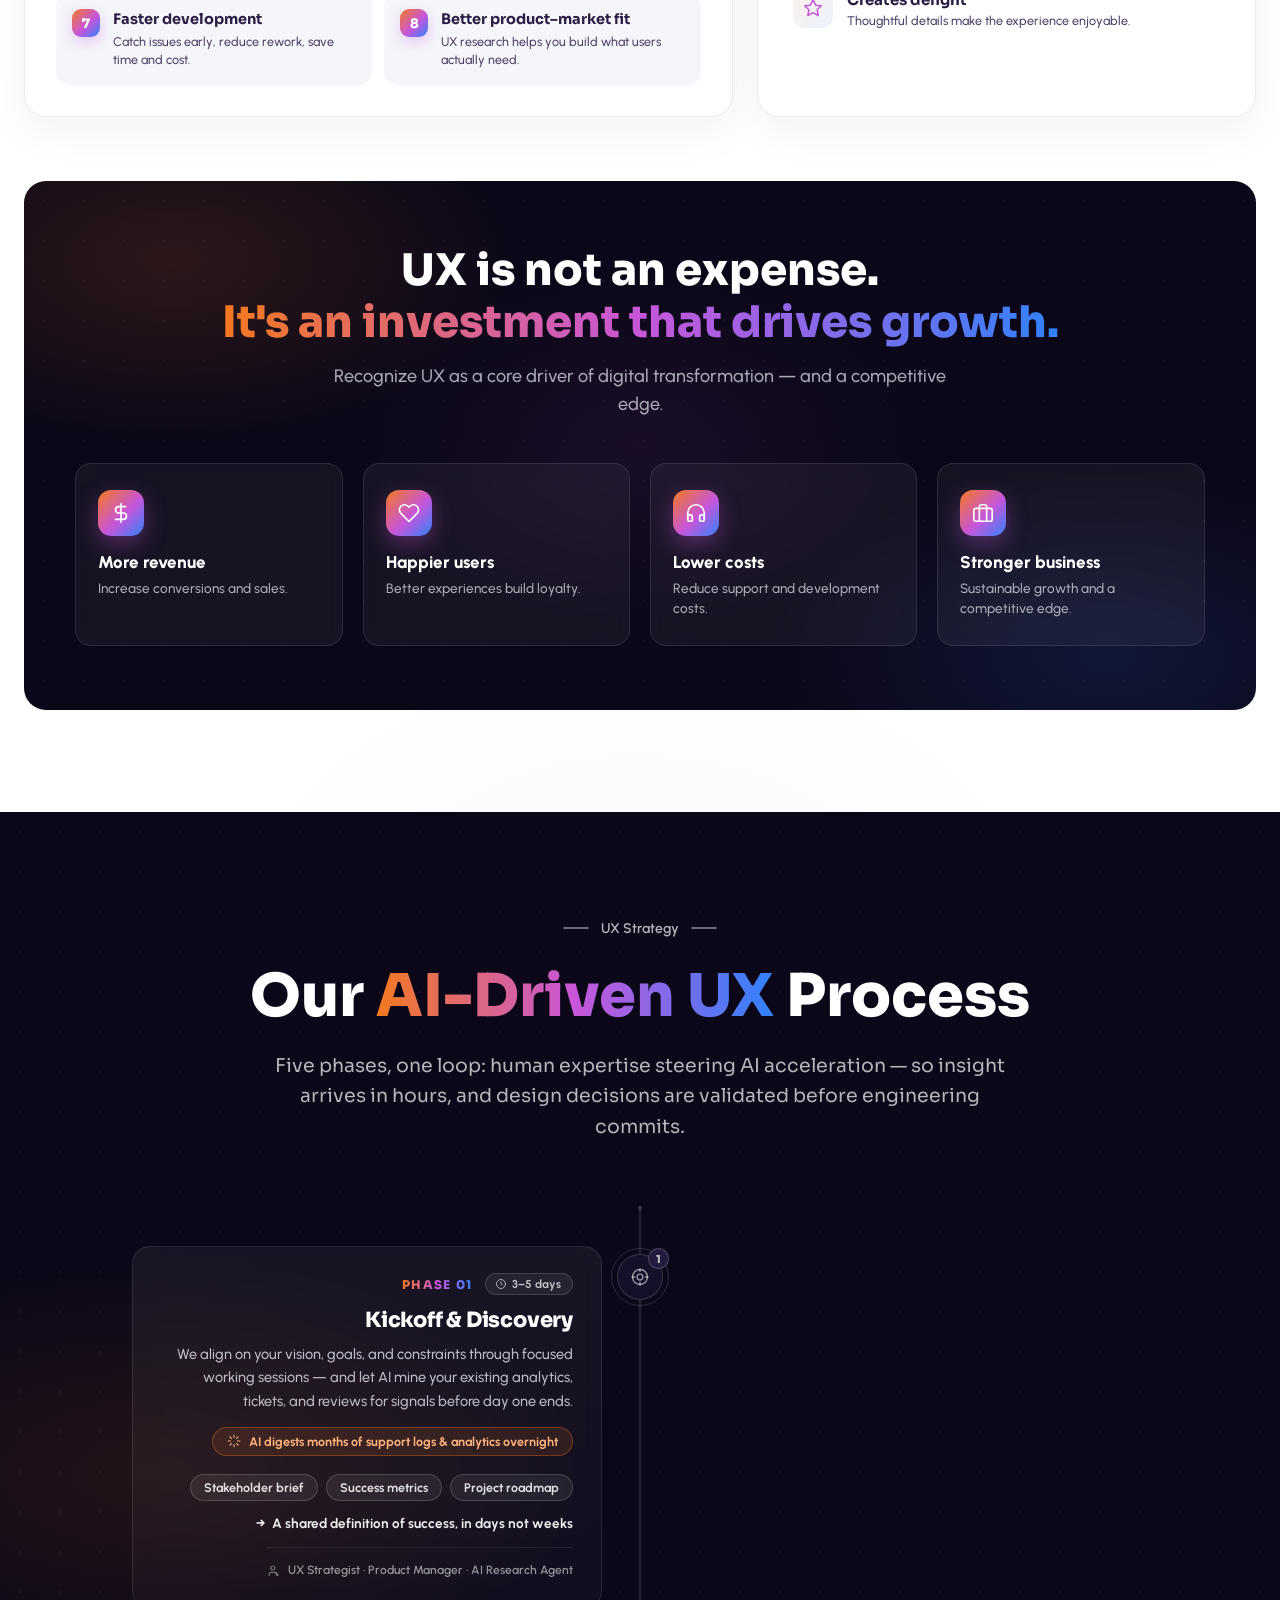
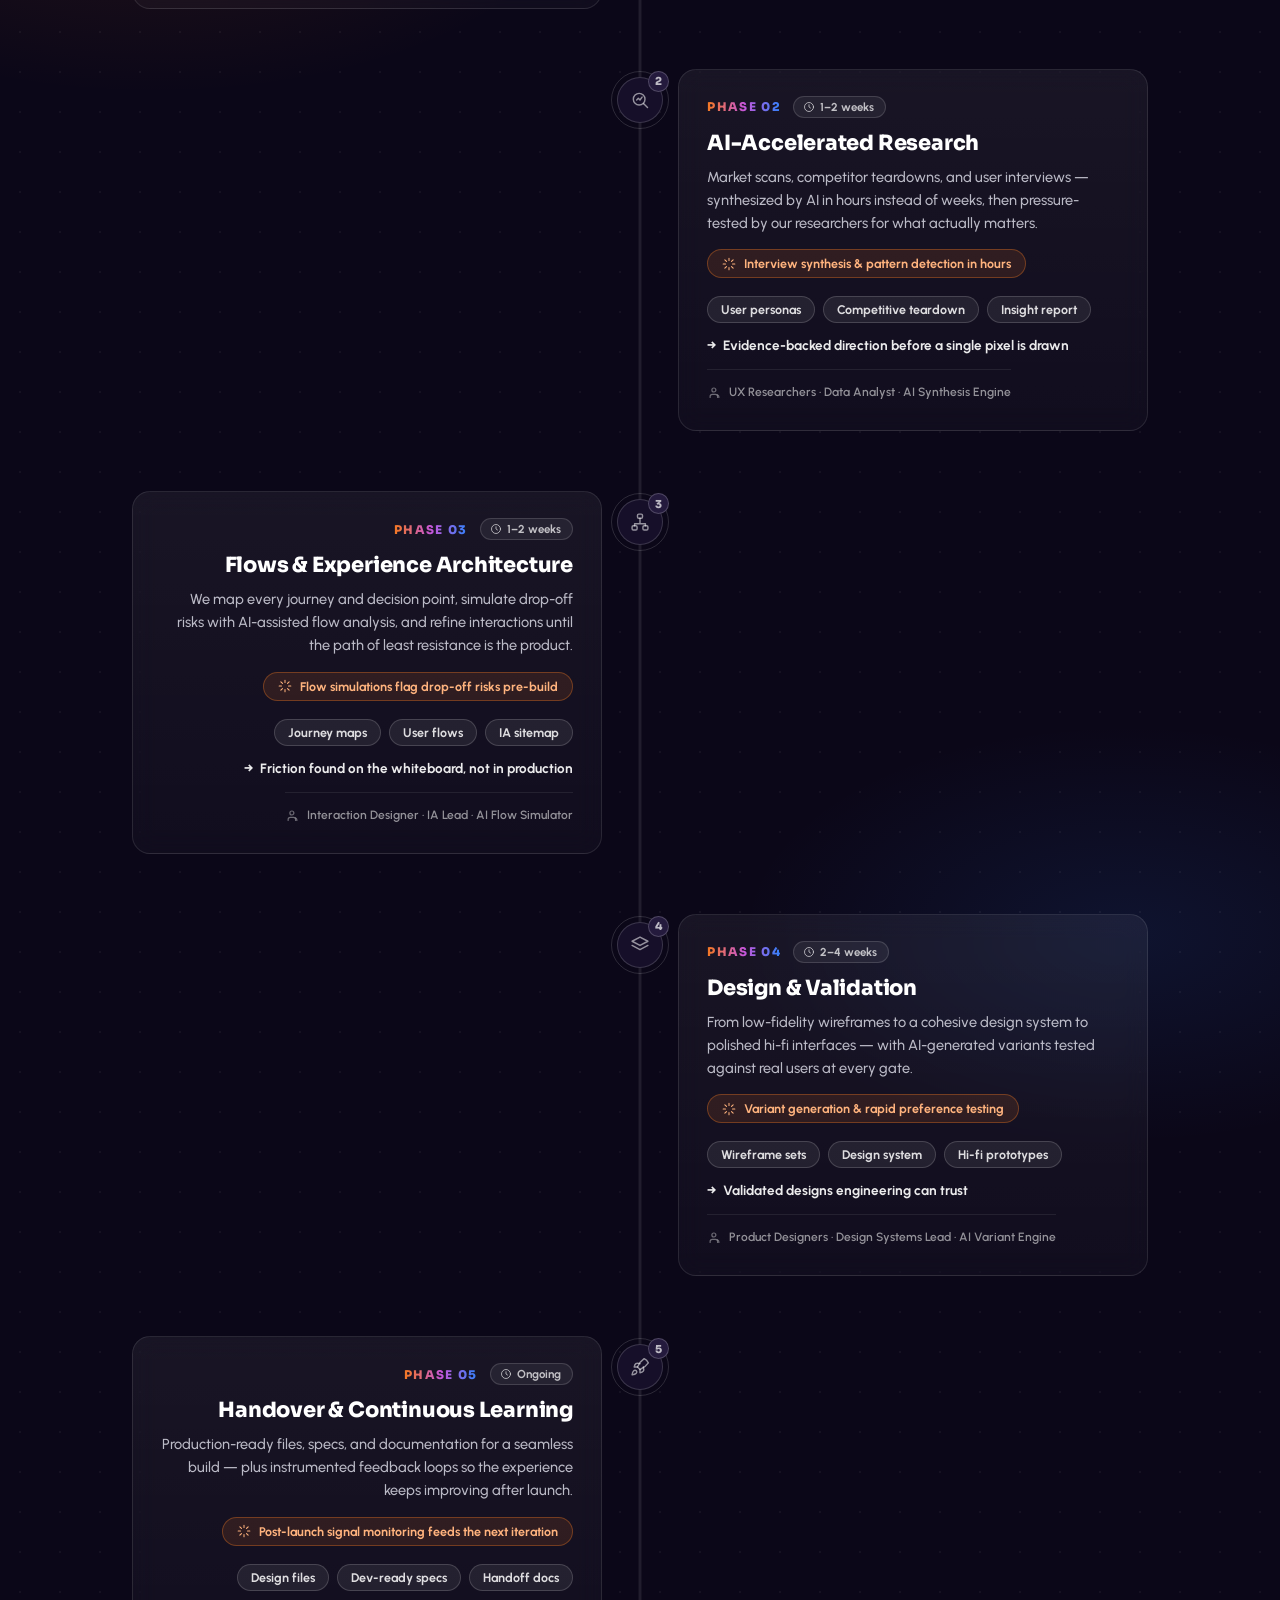
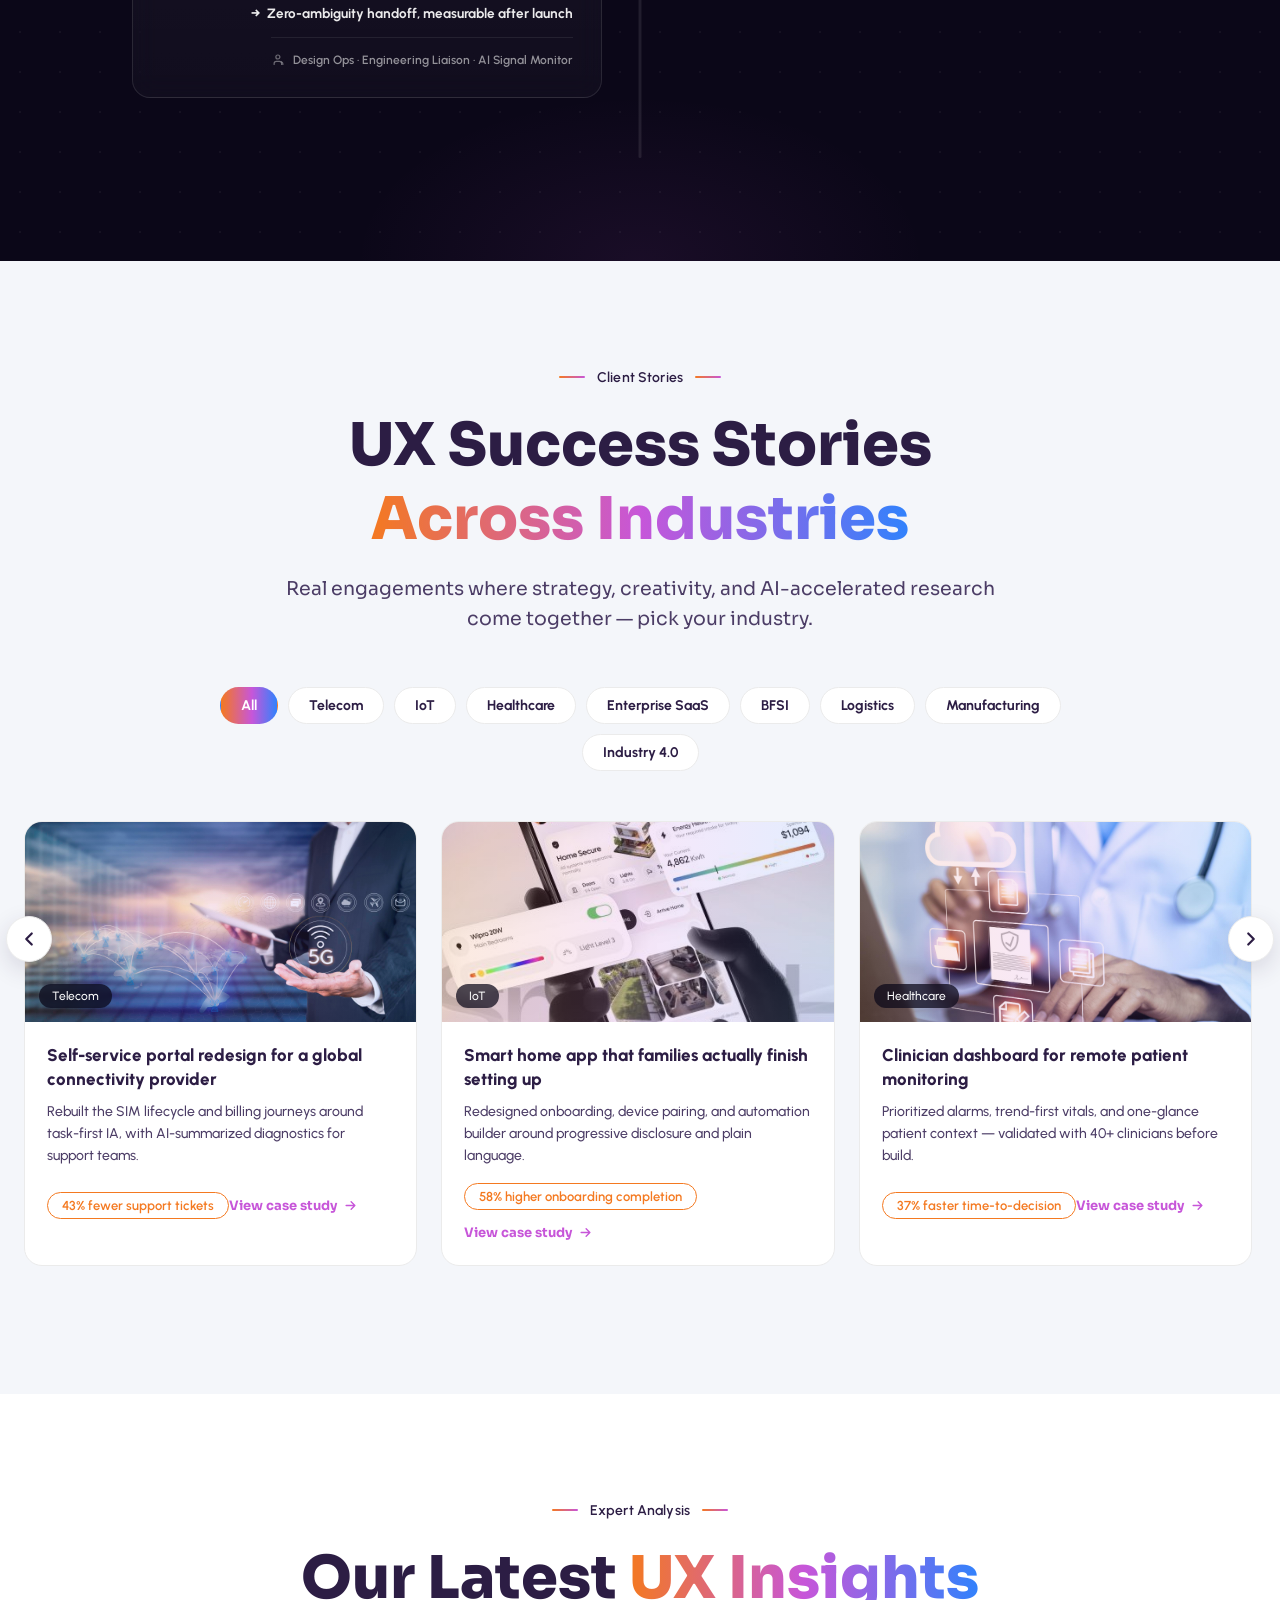
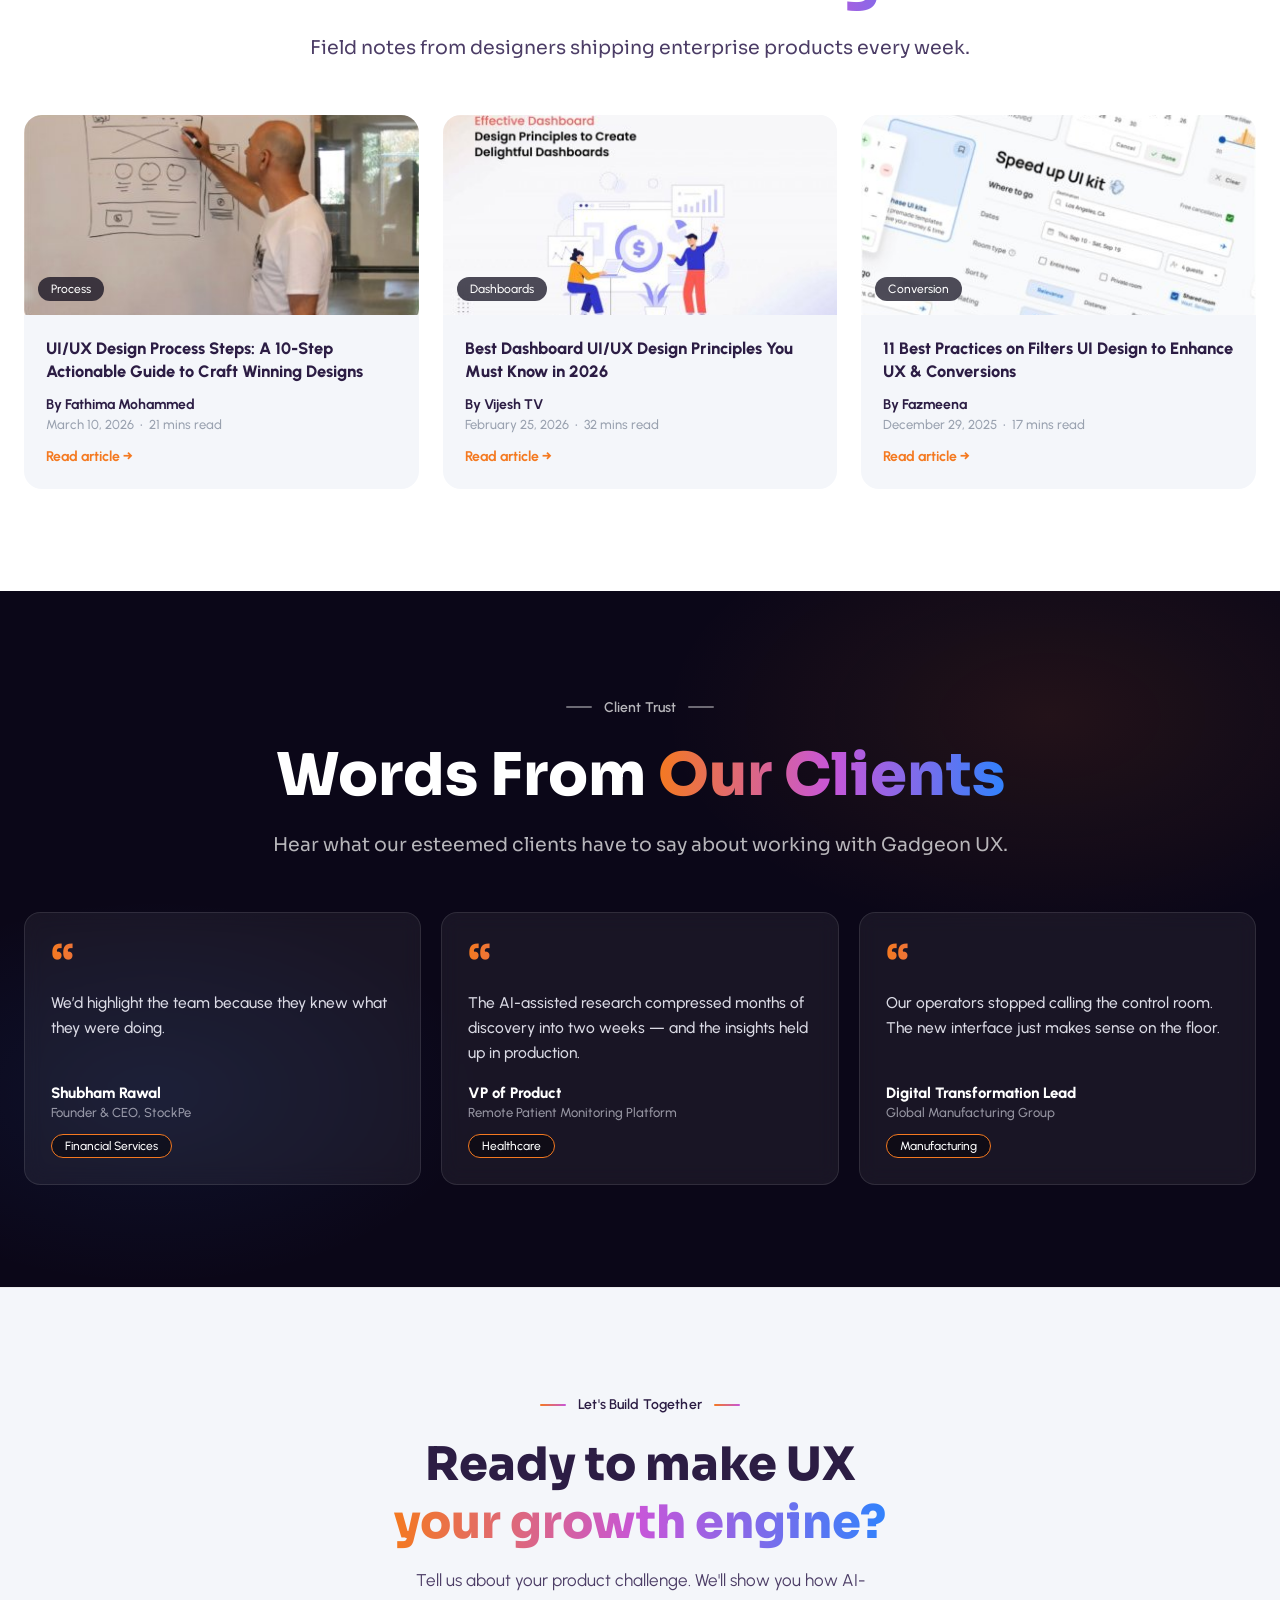
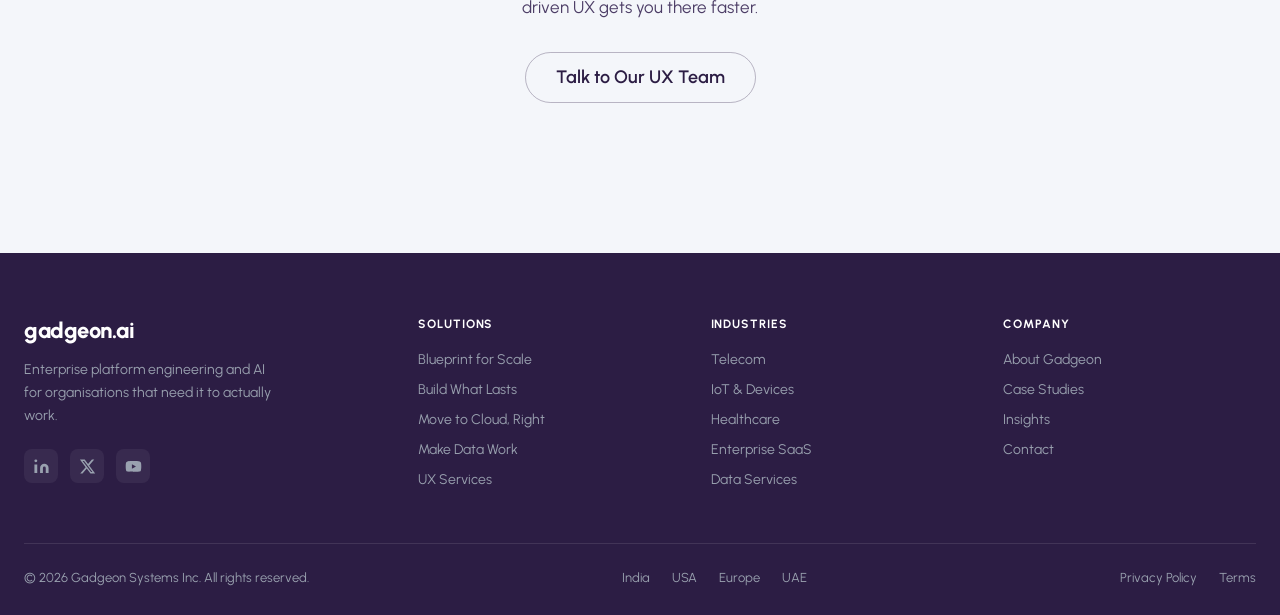
==== commit 60450744: "Turn case studies into a 3-up carousel with prev/next controls - .uxc-grid becomes a horizontal scro" ====
--- a/ux.html
+++ b/ux.html
@@ -14,7 +14,7 @@
   <link rel="preconnect" href="https://fonts.gstatic.com" crossorigin />
   <link href="https://fonts.googleapis.com/css2?family=Sora:wght@400;600;700;800&family=Urbanist:ital,wght@0,400;0,500;0,600;0,700;0,800;0,900;1,600;1,700&family=Inter:wght@400;600;700;800&display=swap" rel="stylesheet" />
   <link rel="stylesheet" href="styles.css?v=3" />
-  <link rel="stylesheet" href="ux.css?v=16" />
+  <link rel="stylesheet" href="ux.css?v=17" />
 </head>
 <body class="ux-page">
 
@@ -130,7 +130,16 @@
   </div>
 
   <div class="ux-filters" id="uxFilters" role="tablist" aria-label="Filter case studies by industry"></div>
-  <div class="uxc-grid" id="uxCases"></div>
+
+  <div class="uxc-carousel">
+    <button class="uxc-nav prev" id="uxcPrev" type="button" aria-label="Previous case studies">
+      <svg viewBox="0 0 24 24" fill="none" stroke="currentColor" stroke-width="2.4" stroke-linecap="round" stroke-linejoin="round"><polyline points="15 18 9 12 15 6"/></svg>
+    </button>
+    <div class="uxc-grid" id="uxCases" tabindex="0" aria-label="Case studies carousel"></div>
+    <button class="uxc-nav next" id="uxcNext" type="button" aria-label="Next case studies">
+      <svg viewBox="0 0 24 24" fill="none" stroke="currentColor" stroke-width="2.4" stroke-linecap="round" stroke-linejoin="round"><polyline points="9 18 15 12 9 6"/></svg>
+    </button>
+  </div>
 </section>
 
 <!-- ══ BLOGS ═══════════════════════════════════════ -->
@@ -309,7 +318,7 @@
 </div>
 
 <script src="script.js?v=3"></script>
-<script src="ux-content.js?v=19"></script>
+<script src="ux-content.js?v=20"></script>
 <script src="chatbot.js?v=5"></script>
 </body>
 </html>
--- a/ux.css
+++ b/ux.css
@@ -339,11 +339,37 @@
   color: #fff; border-color: transparent;
   background: linear-gradient(90deg, var(--grad-a), var(--grad-b) 55%, var(--grad-c));
 }
-.uxc-grid { display: grid; grid-template-columns: repeat(3, 1fr); gap: 24px; max-width: var(--maxw); margin: 0 auto; }
+/* Case studies — 3-up carousel with left/right controls */
+.uxc-carousel { position: relative; max-width: var(--maxw); margin: 0 auto; }
+.uxc-grid {
+  display: flex; gap: 24px; overflow-x: auto; scroll-behavior: smooth;
+  scroll-snap-type: x mandatory; padding: 10px 2px 26px;
+  -ms-overflow-style: none; scrollbar-width: none; outline: none;
+}
+.uxc-grid::-webkit-scrollbar { display: none; }
 .uxc-card {
+  flex: 0 0 calc((100% - 48px) / 3); scroll-snap-align: start;
   background: #fff; border-radius: 18px; overflow: hidden; text-align: left;
   border: 1px solid var(--border); transition: transform .25s, box-shadow .25s;
 }
+/* nav arrows */
+.uxc-nav {
+  position: absolute; top: 105px; z-index: 3;
+  width: 46px; height: 46px; border-radius: 50%; cursor: pointer;
+  display: flex; align-items: center; justify-content: center; color: var(--primary);
+  background: #fff; border: 1px solid var(--border); box-shadow: 0 8px 24px rgba(44,29,68,.14);
+  transition: transform .2s, color .2s, background .2s, opacity .2s, box-shadow .2s;
+}
+.uxc-nav svg { width: 22px; height: 22px; }
+.uxc-nav.prev { left: -18px; }
+.uxc-nav.next { right: -18px; }
+.uxc-nav:hover {
+  color: #fff; transform: scale(1.08);
+  background: linear-gradient(135deg, var(--grad-a), var(--grad-b) 55%, var(--grad-c));
+  border-color: transparent; box-shadow: 0 12px 30px rgba(199,86,217,.4);
+}
+.uxc-nav[disabled] { opacity: 0; pointer-events: none; }
+.uxc-nav[hidden] { display: none; }
 .uxc-card:hover { transform: translateY(-5px); box-shadow: 0 18px 44px rgba(44,29,68,.12); }
 .uxc-img { position: relative; height: 200px; overflow: hidden; }
 .uxc-img img { width: 100%; height: 100%; object-fit: cover; transition: transform .5s; }
@@ -401,13 +427,17 @@
 
 /* ══ RESPONSIVE ══════════════════════════════════ */
 @media (max-width: 1000px) {
-  .uxc-grid, .uxb-grid, .uxt-grid { grid-template-columns: repeat(2, 1fr); }
+  .uxb-grid, .uxt-grid { grid-template-columns: repeat(2, 1fr); }
+  .uxc-card { flex-basis: calc((100% - 24px) / 2); }   /* 2-up carousel */
   .uxben { grid-template-columns: 1fr; max-width: 720px; }
   .uxinv-grid { grid-template-columns: repeat(2, 1fr); }
 }
 @media (max-width: 720px) {
   .ux-hero { min-height: 640px; }
-  .uxc-grid, .uxb-grid, .uxt-grid, .uxinv-grid { grid-template-columns: 1fr; }
+  .uxb-grid, .uxt-grid, .uxinv-grid { grid-template-columns: 1fr; }
+  .uxc-card { flex-basis: 86%; }   /* 1-up carousel, peek of next */
+  .uxc-nav.prev { left: -6px; }
+  .uxc-nav.next { right: -6px; }
   .uxbz-list { grid-template-columns: 1fr; }
   /* timeline: single column, rail on the left */
   .tl-line { left: 27px; transform: none; }
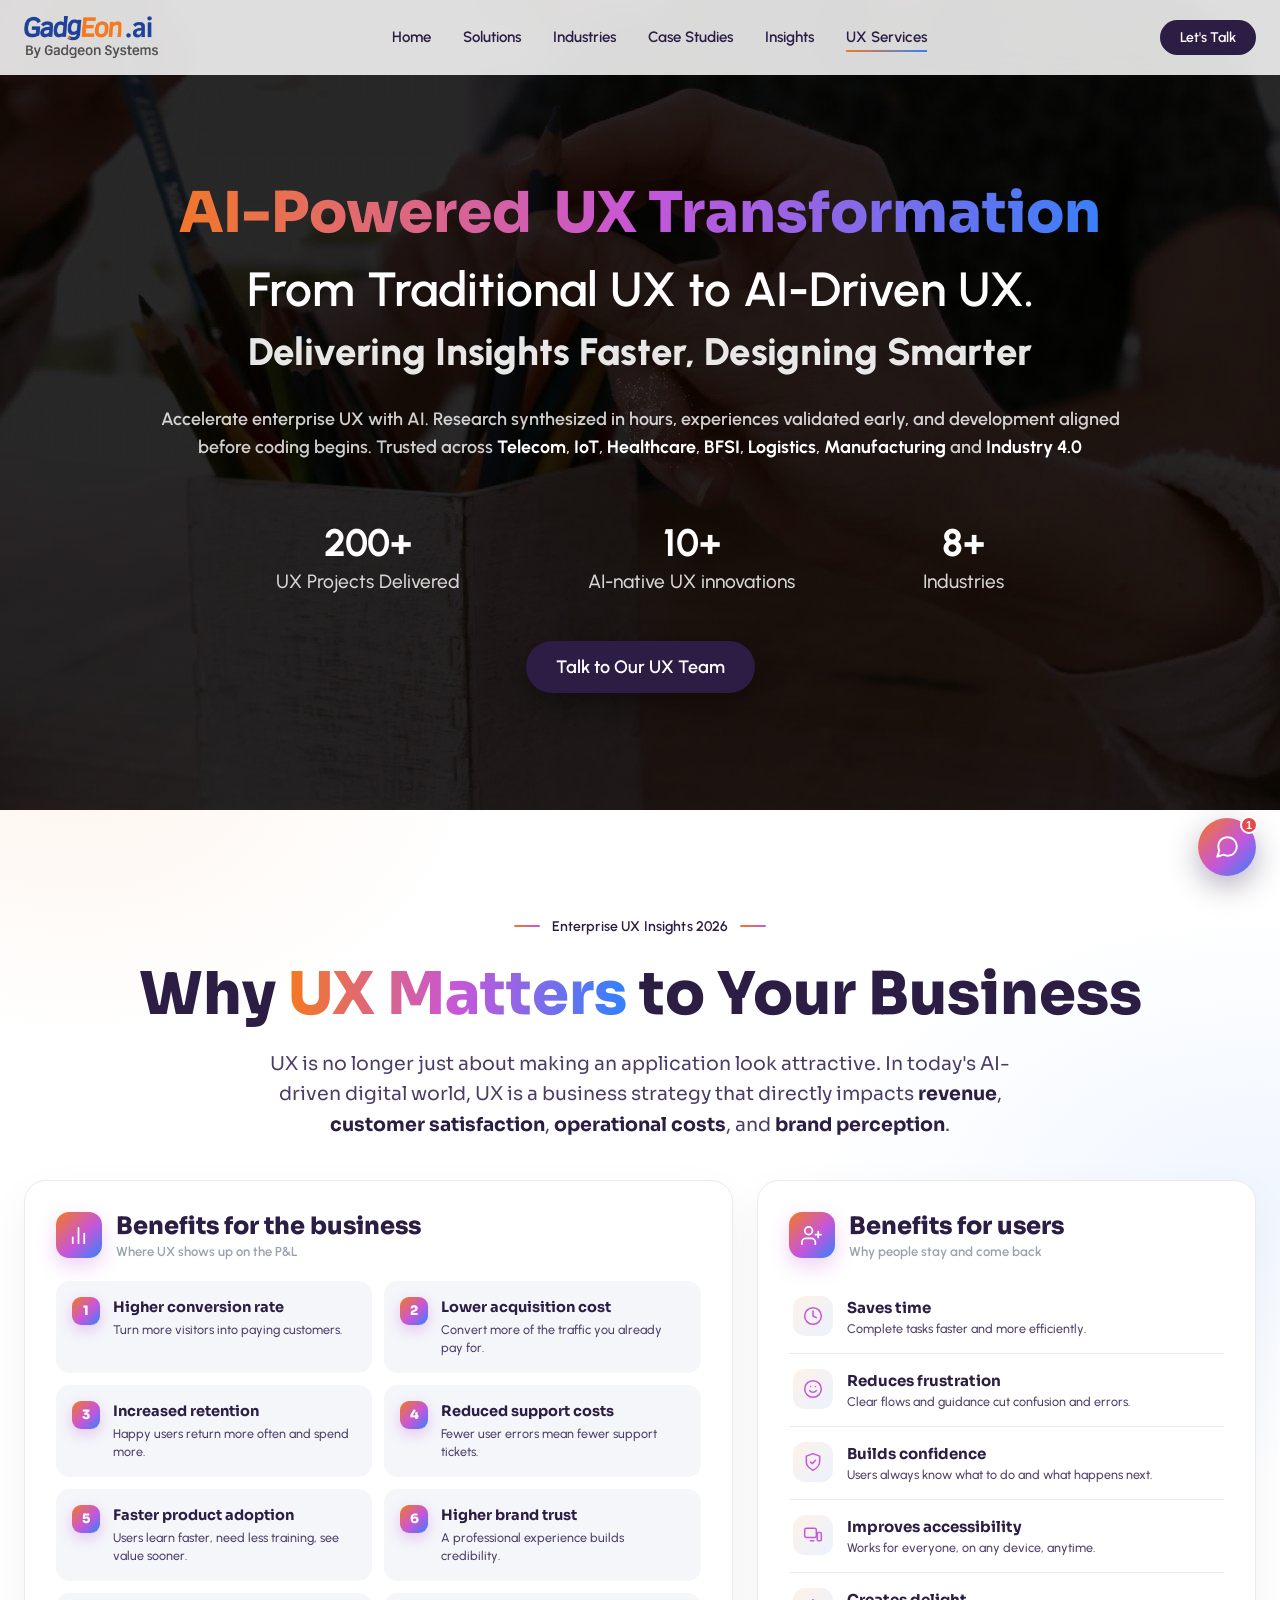
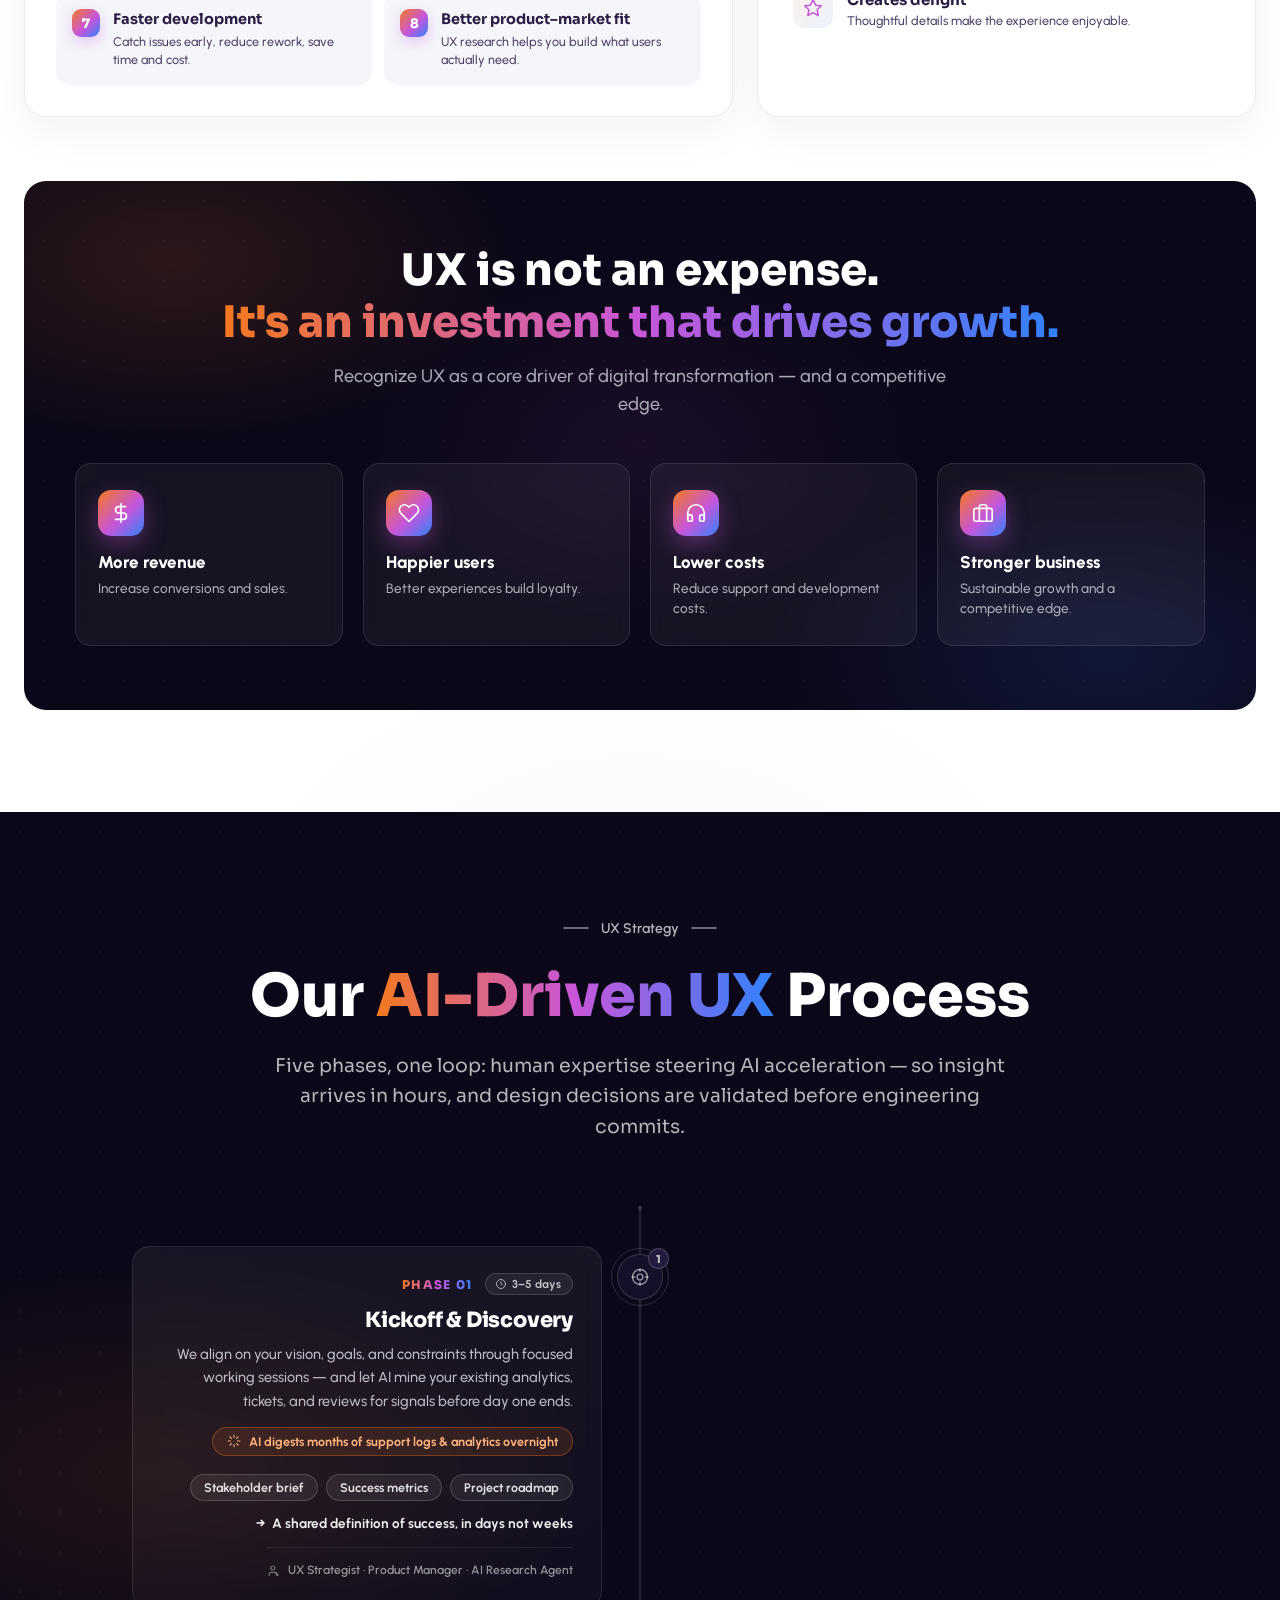
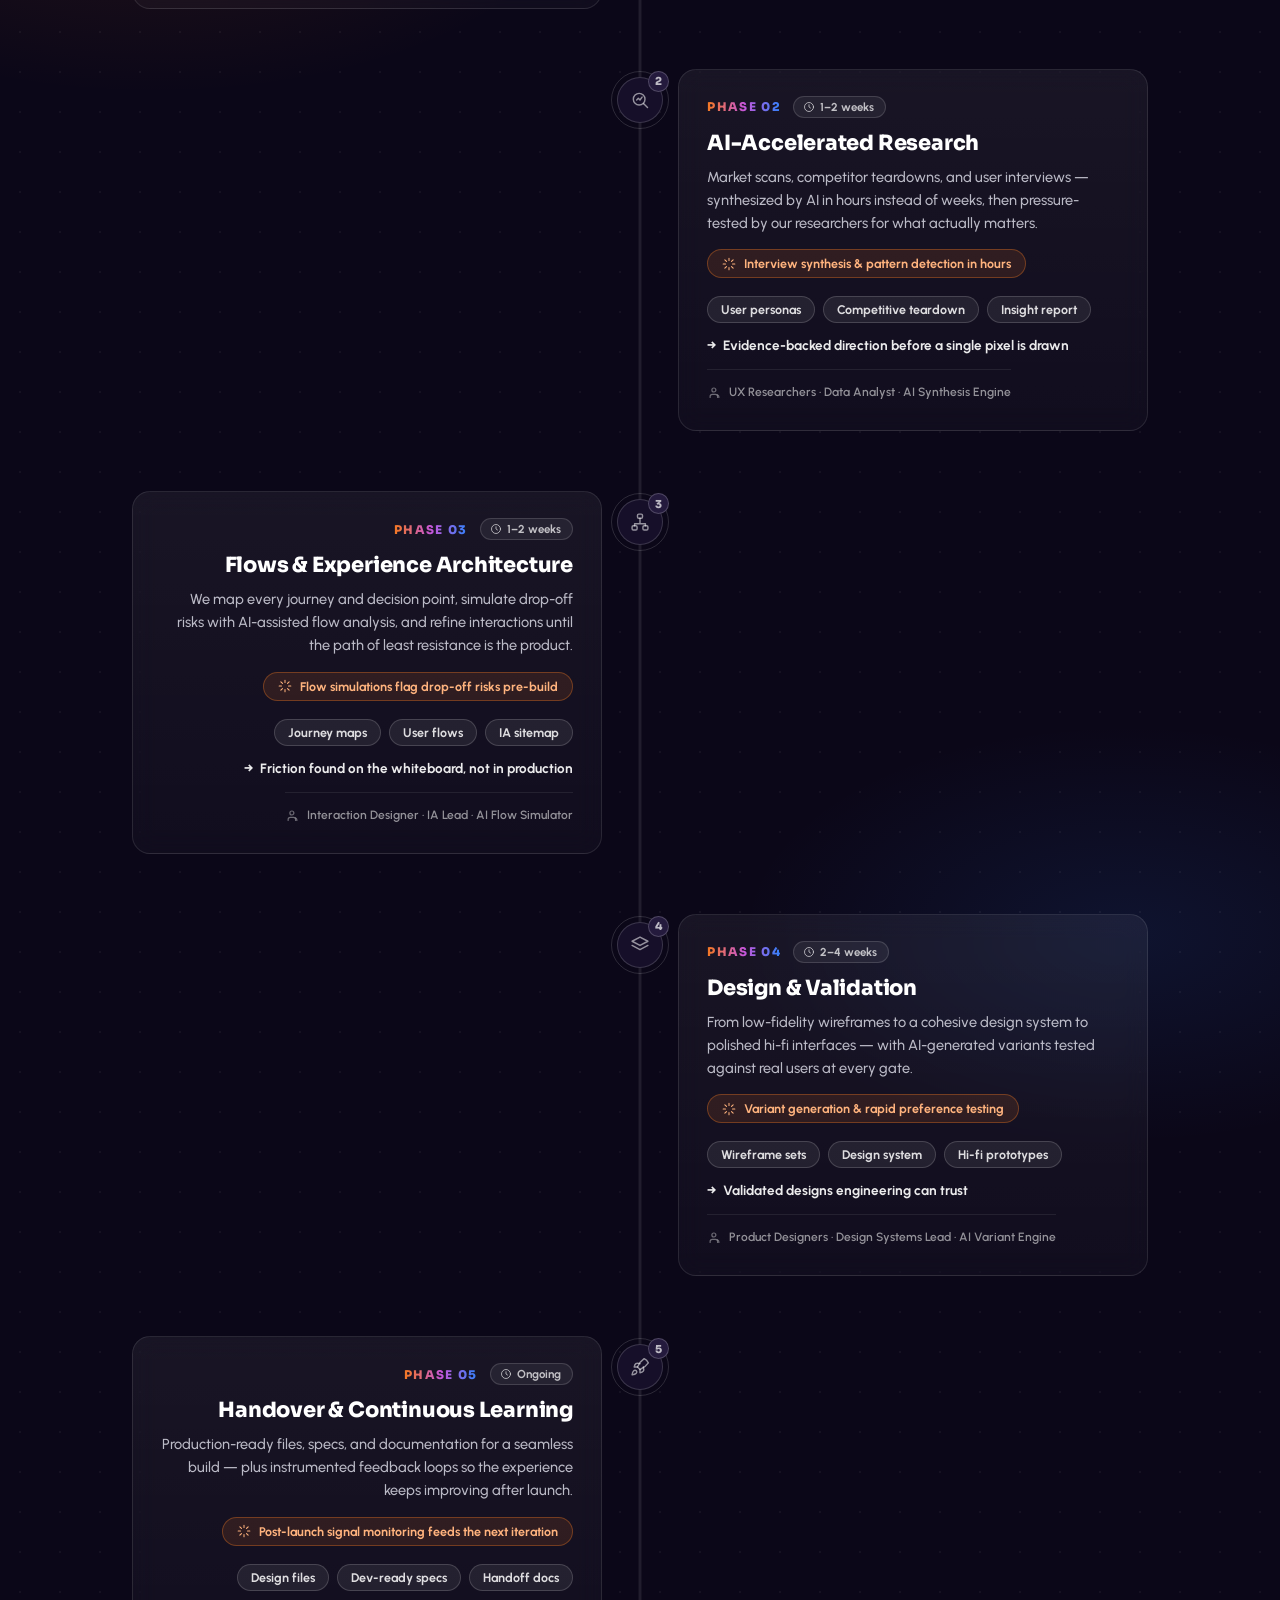
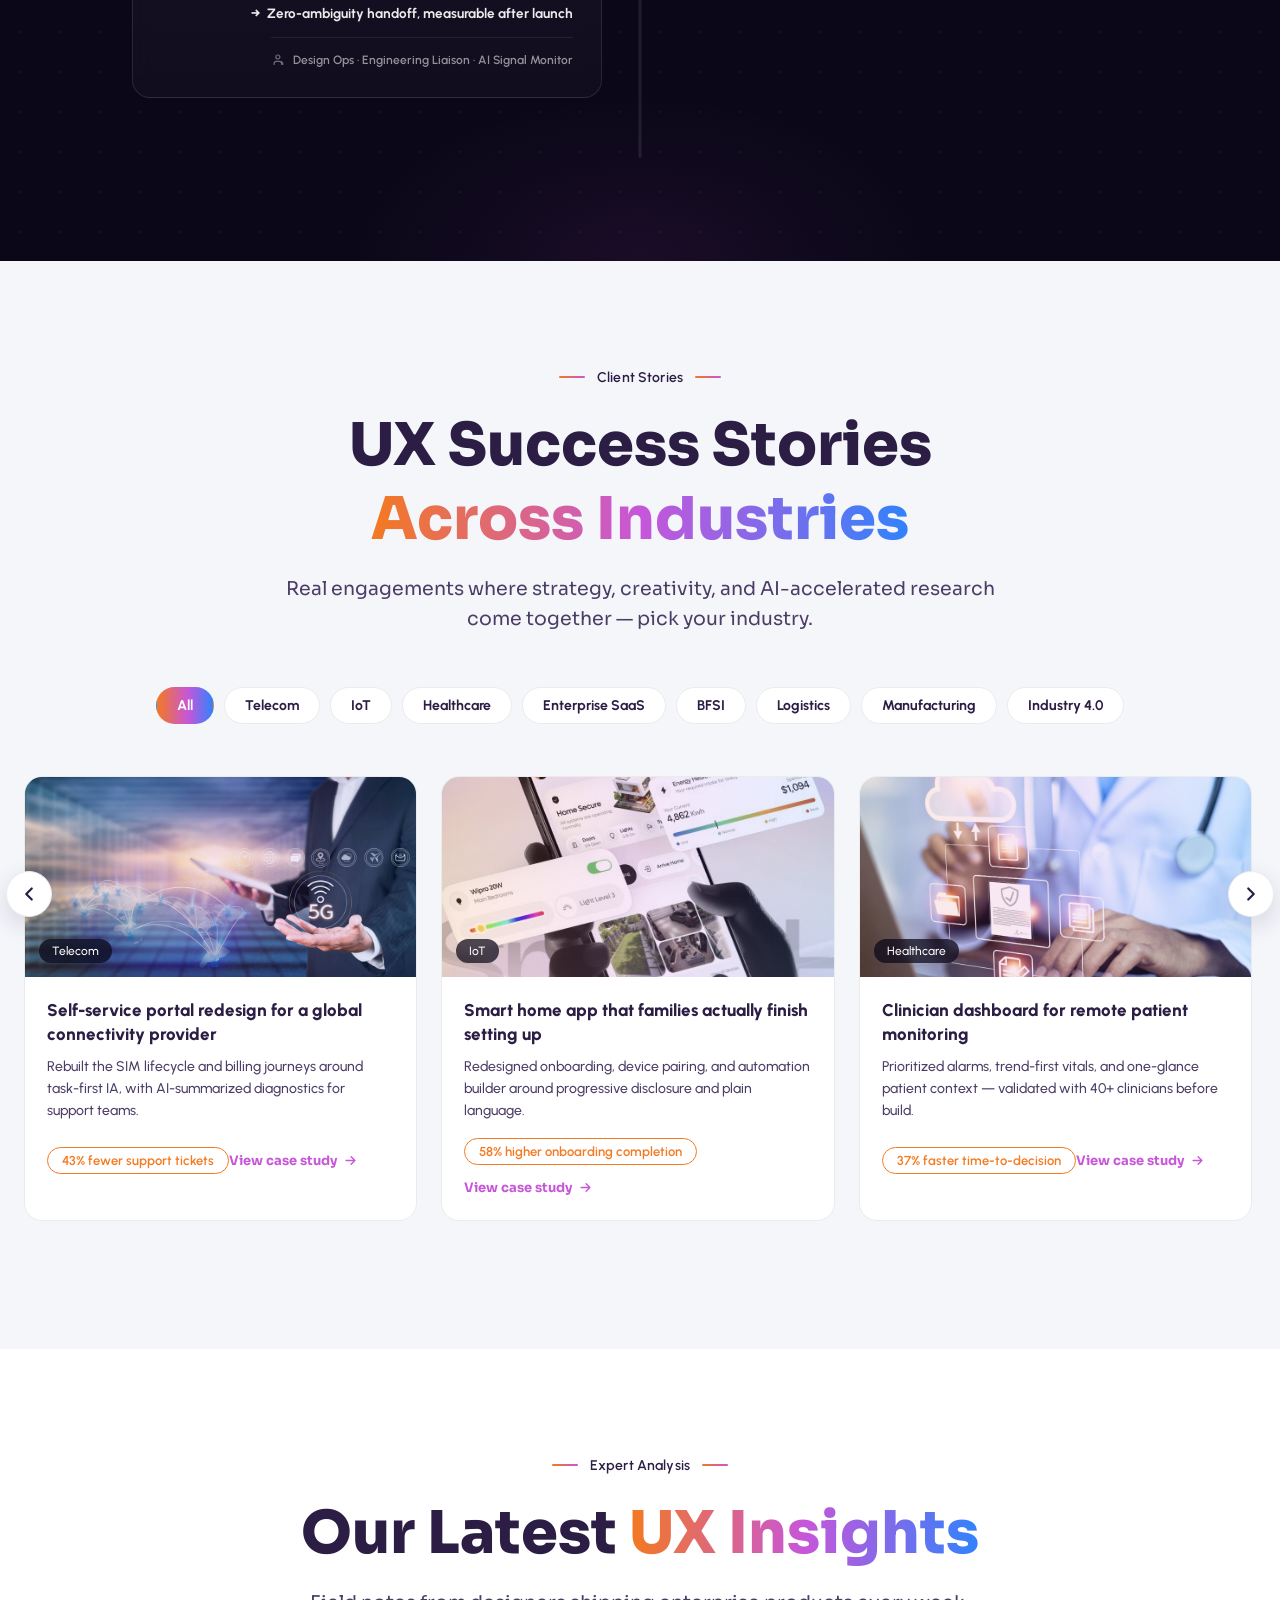
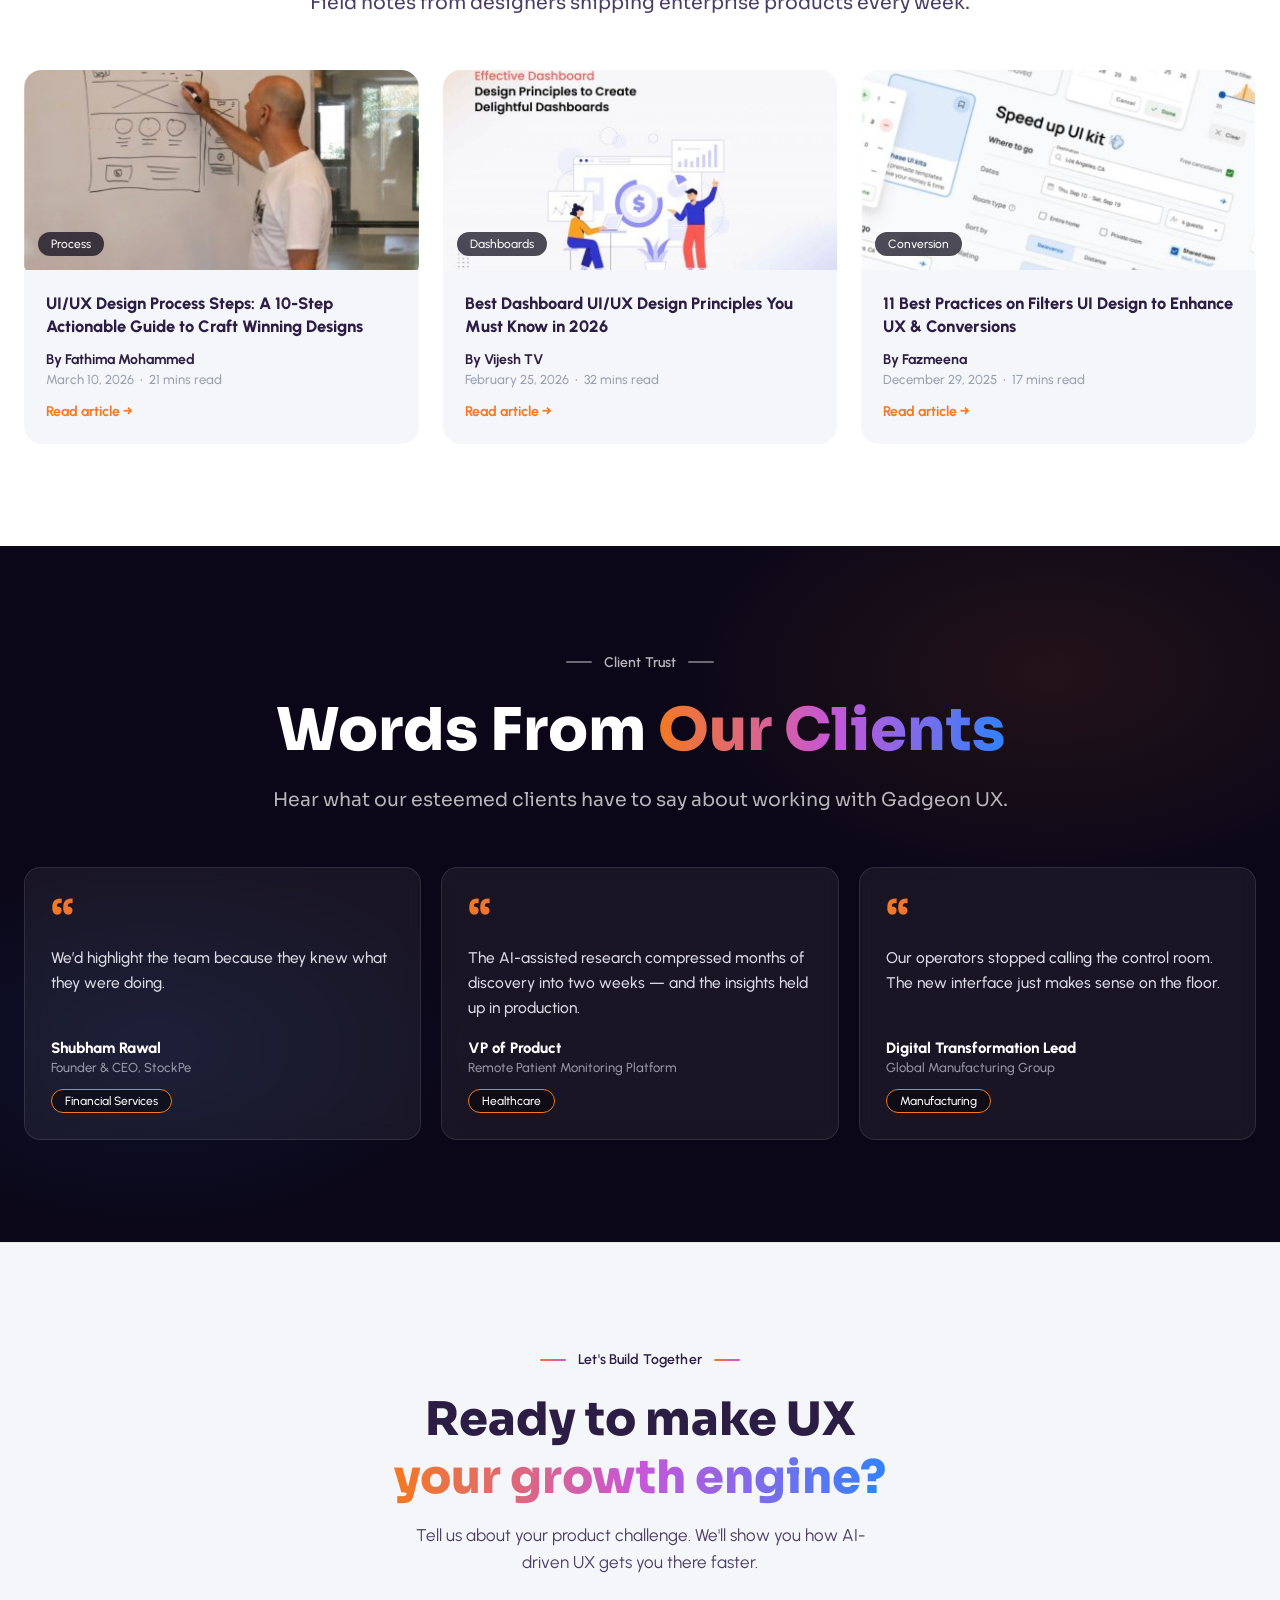
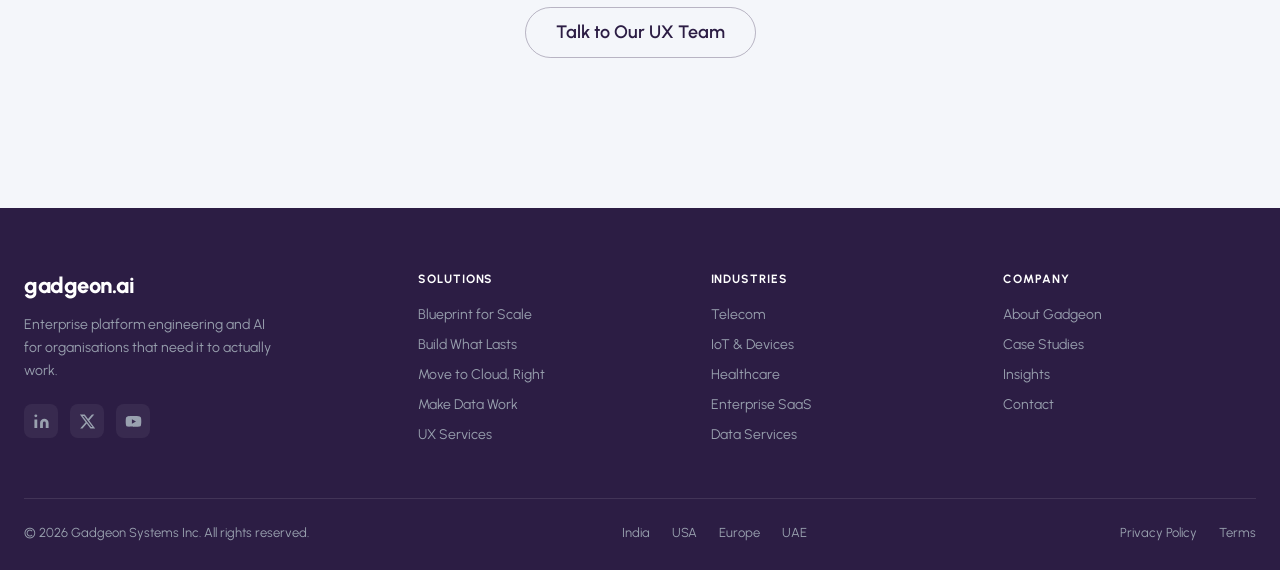
==== commit 10bee9f3: "Keep industry filters on a single line Switch .ux-filters from flex-wrap to nowrap so all 9 tabs sit" ====
--- a/ux.html
+++ b/ux.html
@@ -14,7 +14,7 @@
   <link rel="preconnect" href="https://fonts.gstatic.com" crossorigin />
   <link href="https://fonts.googleapis.com/css2?family=Sora:wght@400;600;700;800&family=Urbanist:ital,wght@0,400;0,500;0,600;0,700;0,800;0,900;1,600;1,700&family=Inter:wght@400;600;700;800&display=swap" rel="stylesheet" />
   <link rel="stylesheet" href="styles.css?v=3" />
-  <link rel="stylesheet" href="ux.css?v=17" />
+  <link rel="stylesheet" href="ux.css?v=18" />
 </head>
 <body class="ux-page">
 
--- a/ux.css
+++ b/ux.css
@@ -328,8 +328,14 @@
 
 /* ══ SUCCESS STORIES ═════════════════════════════ */
 .ux-stories { background: var(--bg-light); }
-.ux-filters { display: flex; flex-wrap: wrap; gap: 10px; justify-content: center; max-width: 900px; margin: 0 auto 40px; }
+.ux-filters {
+  display: flex; flex-wrap: nowrap; gap: 10px; justify-content: center;
+  max-width: var(--maxw); margin: 0 auto 40px;
+  overflow-x: auto; -ms-overflow-style: none; scrollbar-width: none; padding-bottom: 2px;
+}
+.ux-filters::-webkit-scrollbar { display: none; }
 .ux-filter {
+  flex: 0 0 auto; white-space: nowrap;
   font-family: var(--font-body); font-size: 14px; font-weight: 700; color: var(--primary);
   background: #fff; border: 1.5px solid var(--border); border-radius: 40px;
   padding: 9px 20px; cursor: pointer; transition: border-color .2s, background .2s, color .2s;
@@ -434,6 +440,8 @@
 }
 @media (max-width: 720px) {
   .ux-hero { min-height: 640px; }
+  /* filters overflow on mobile — left-align so every pill is scroll-reachable */
+  .ux-filters { justify-content: flex-start; padding: 0 20px 4px; }
   .uxb-grid, .uxt-grid, .uxinv-grid { grid-template-columns: 1fr; }
   .uxc-card { flex-basis: 86%; }   /* 1-up carousel, peek of next */
   .uxc-nav.prev { left: -6px; }
